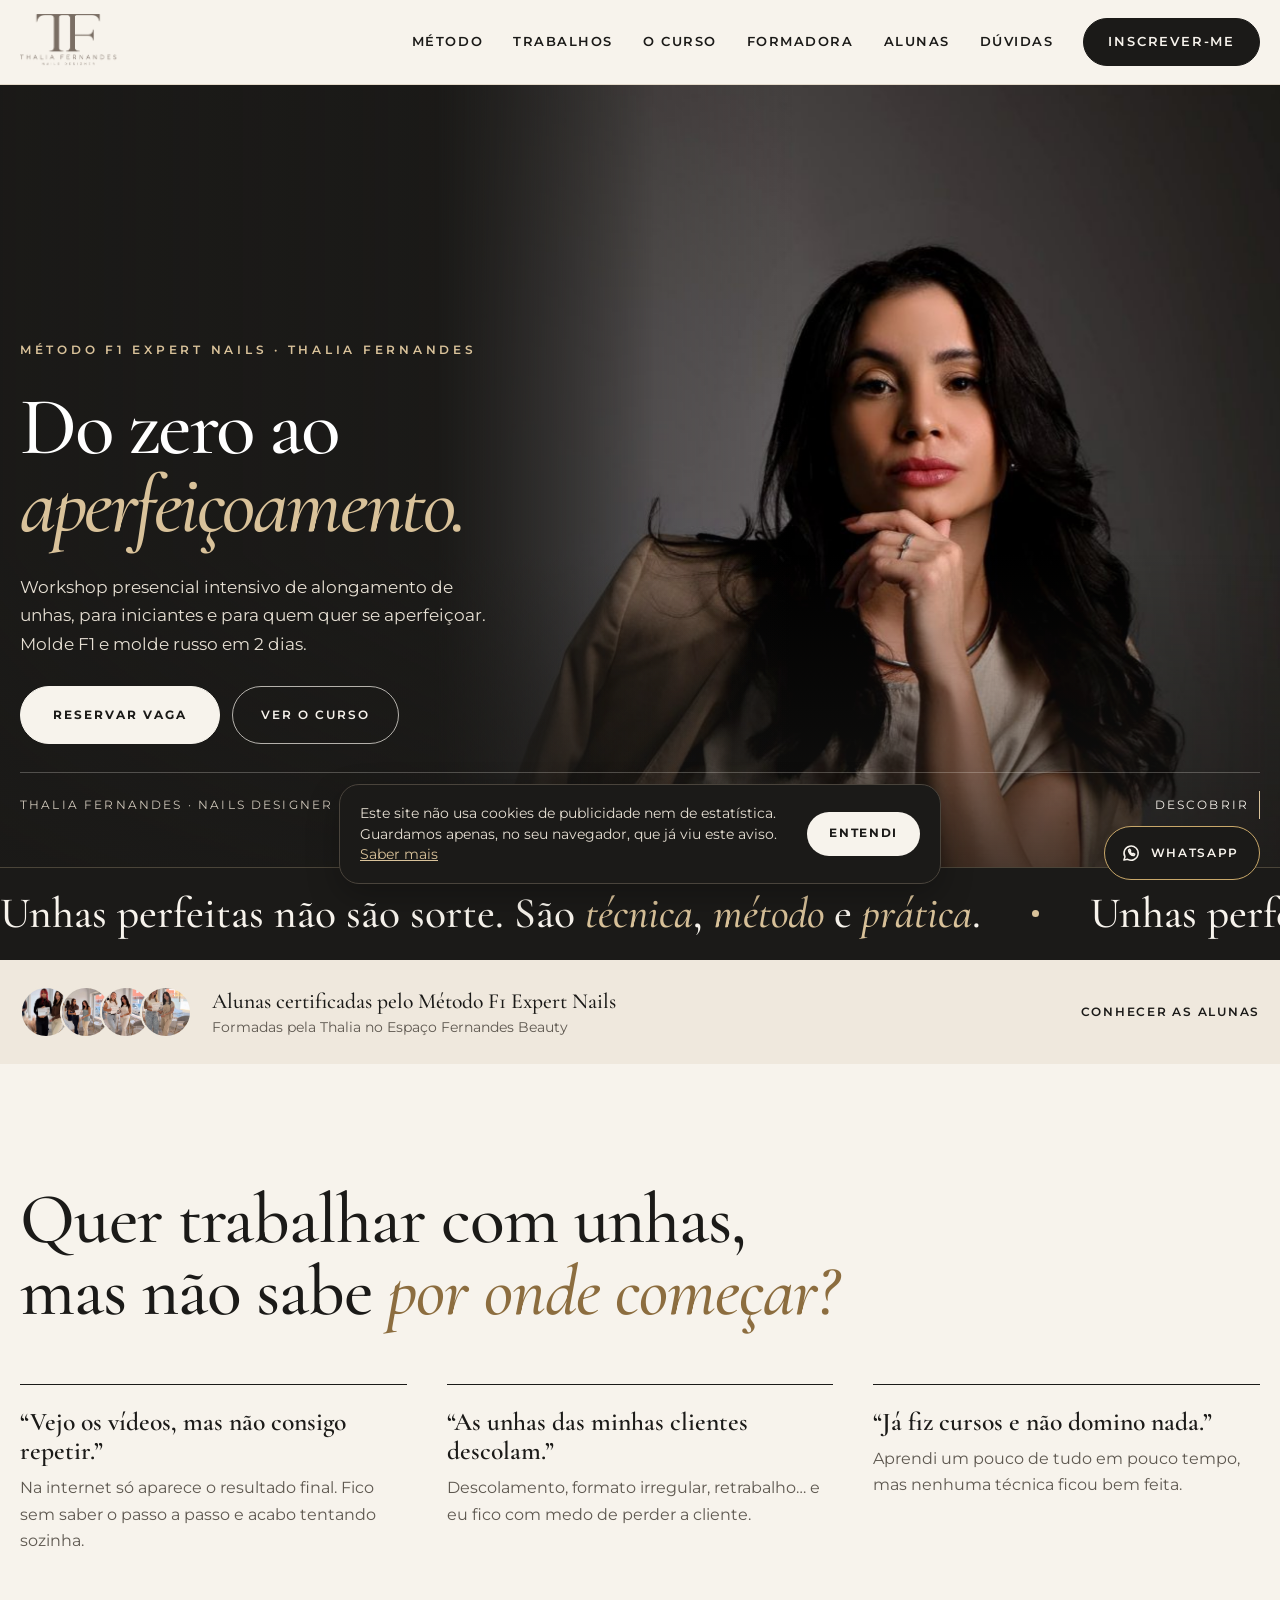
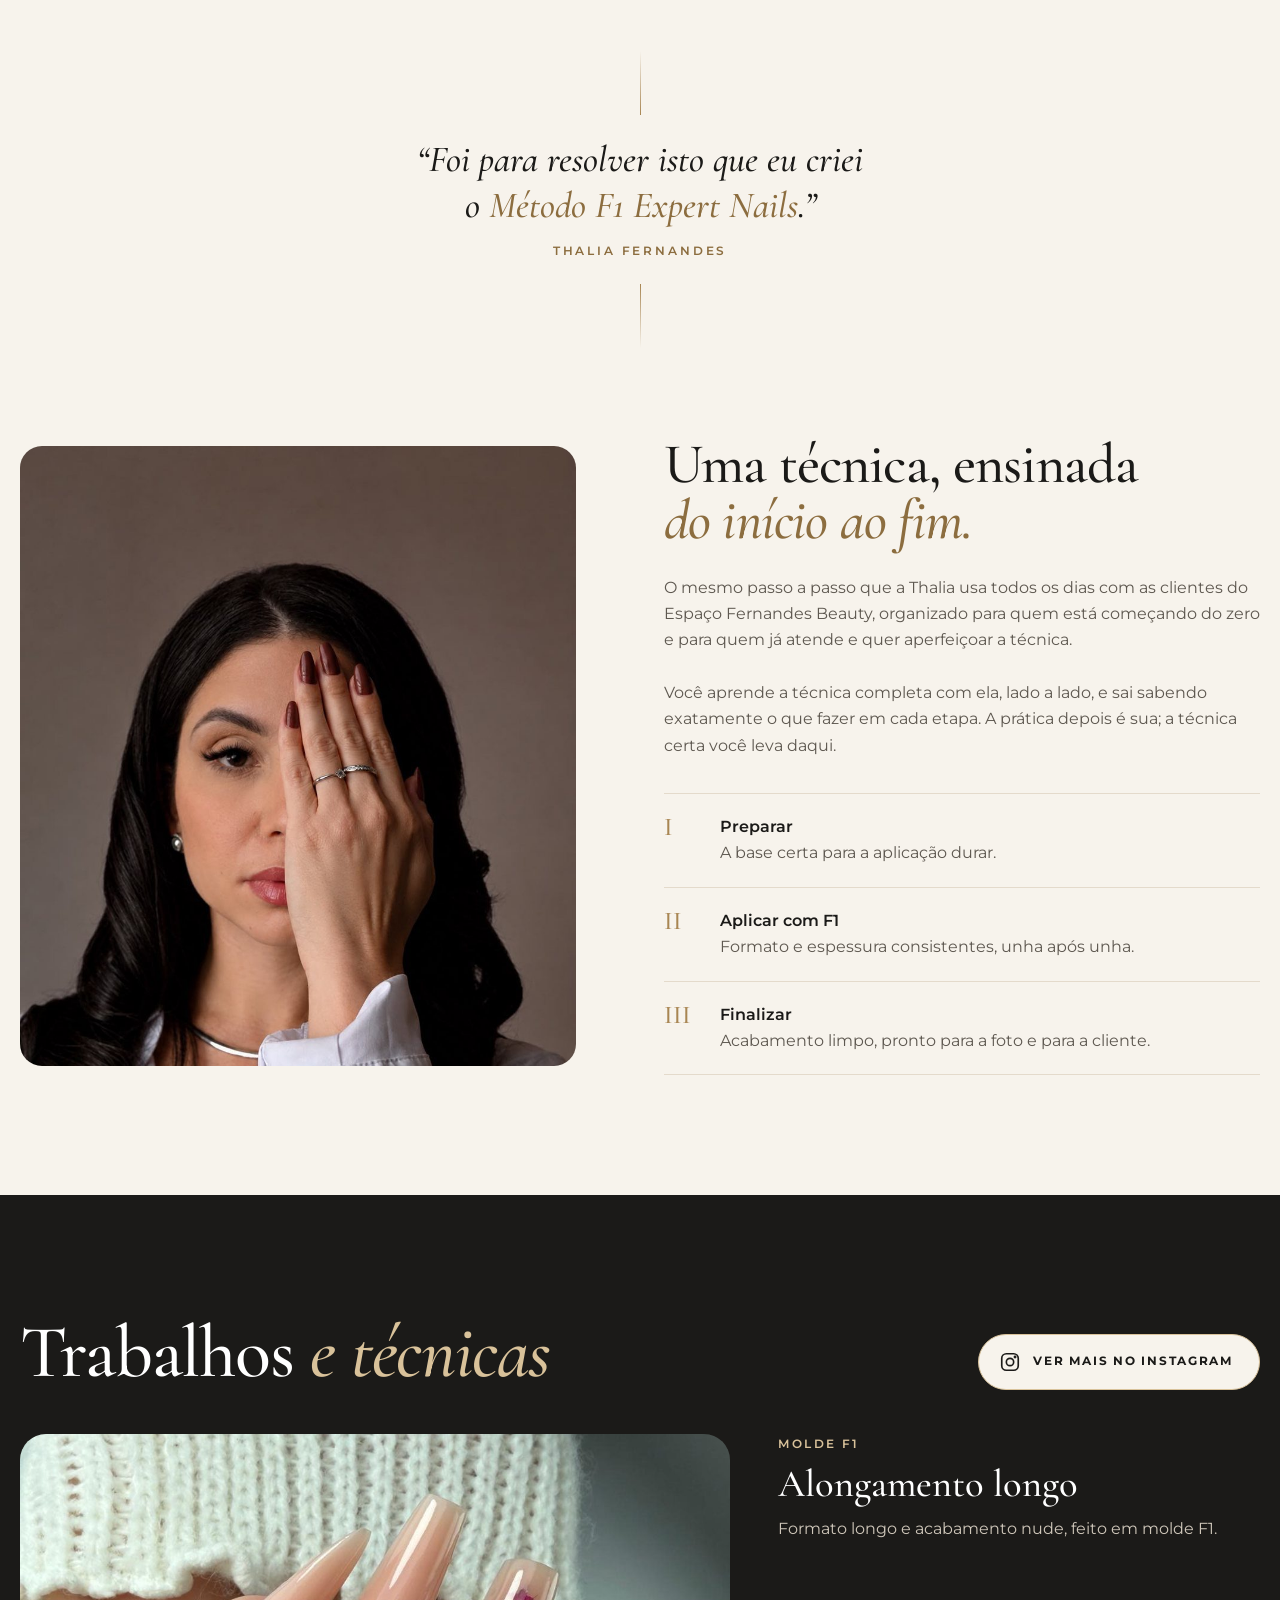
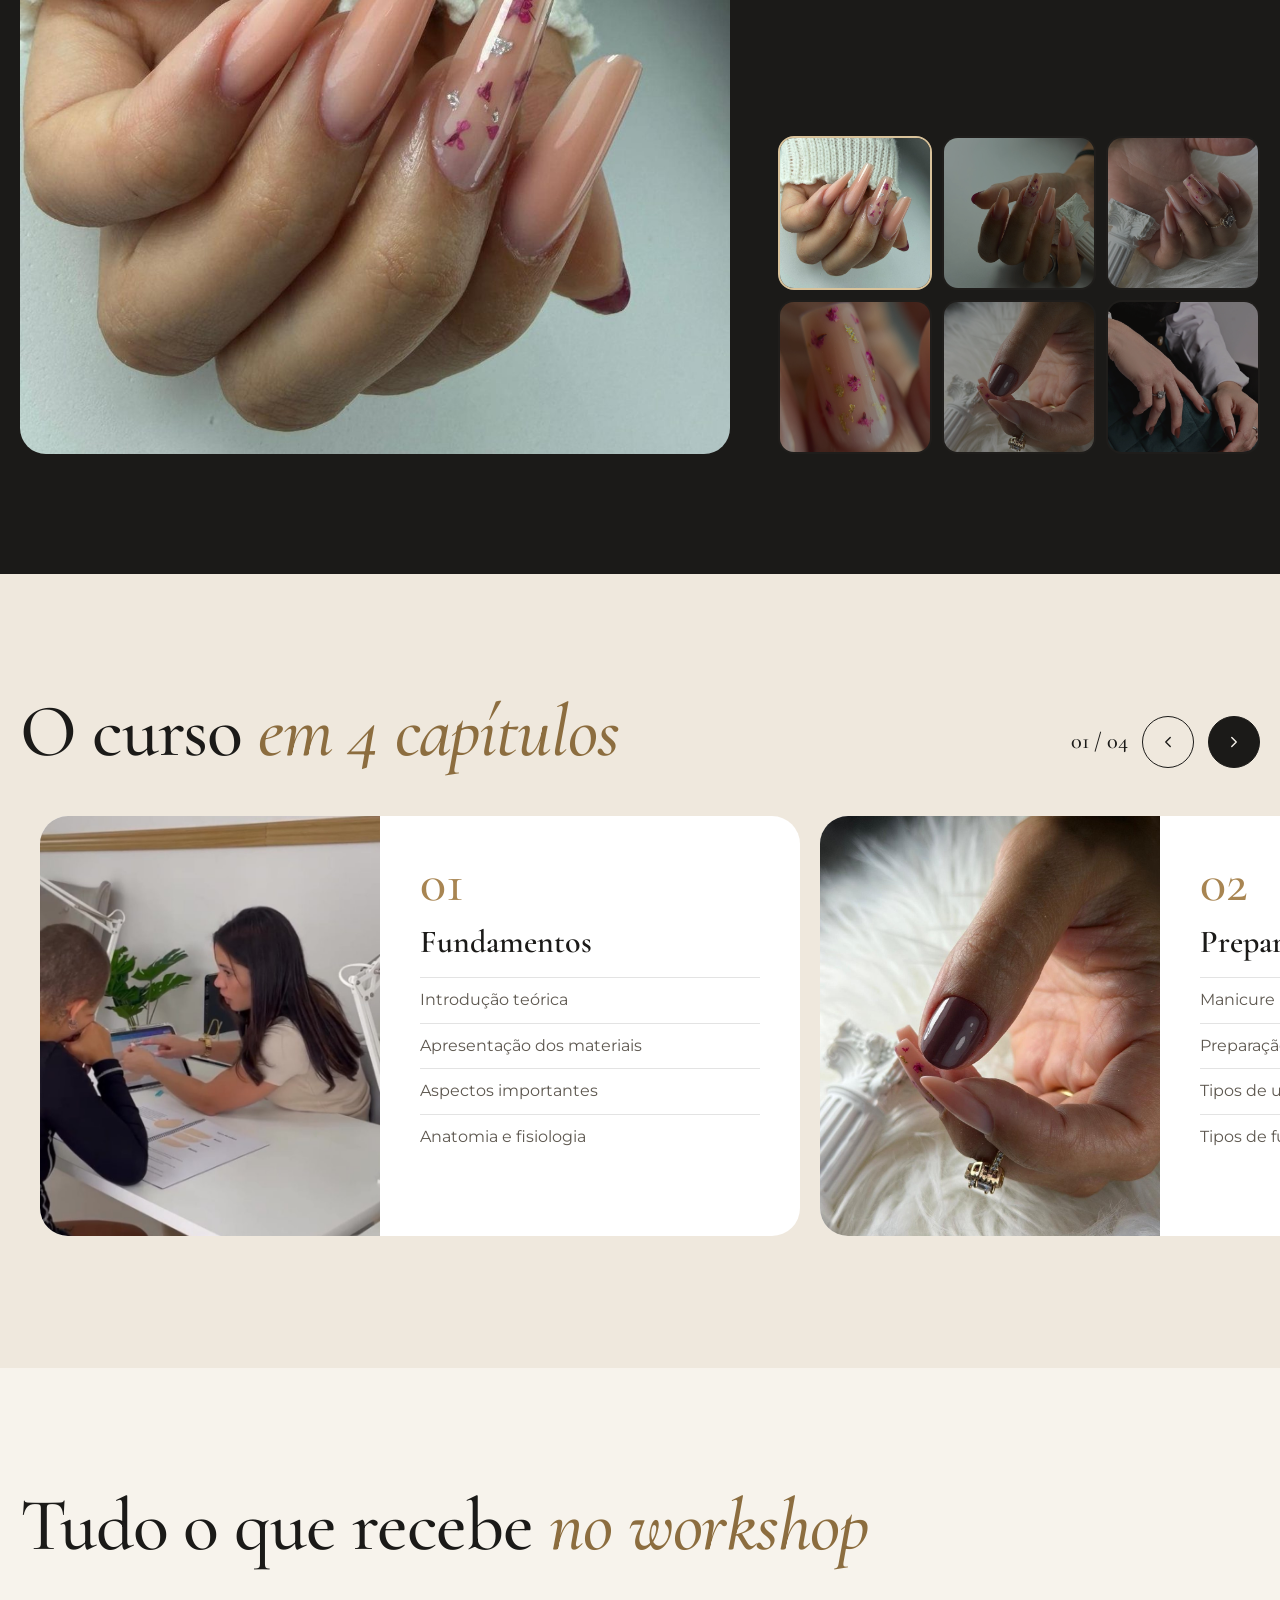
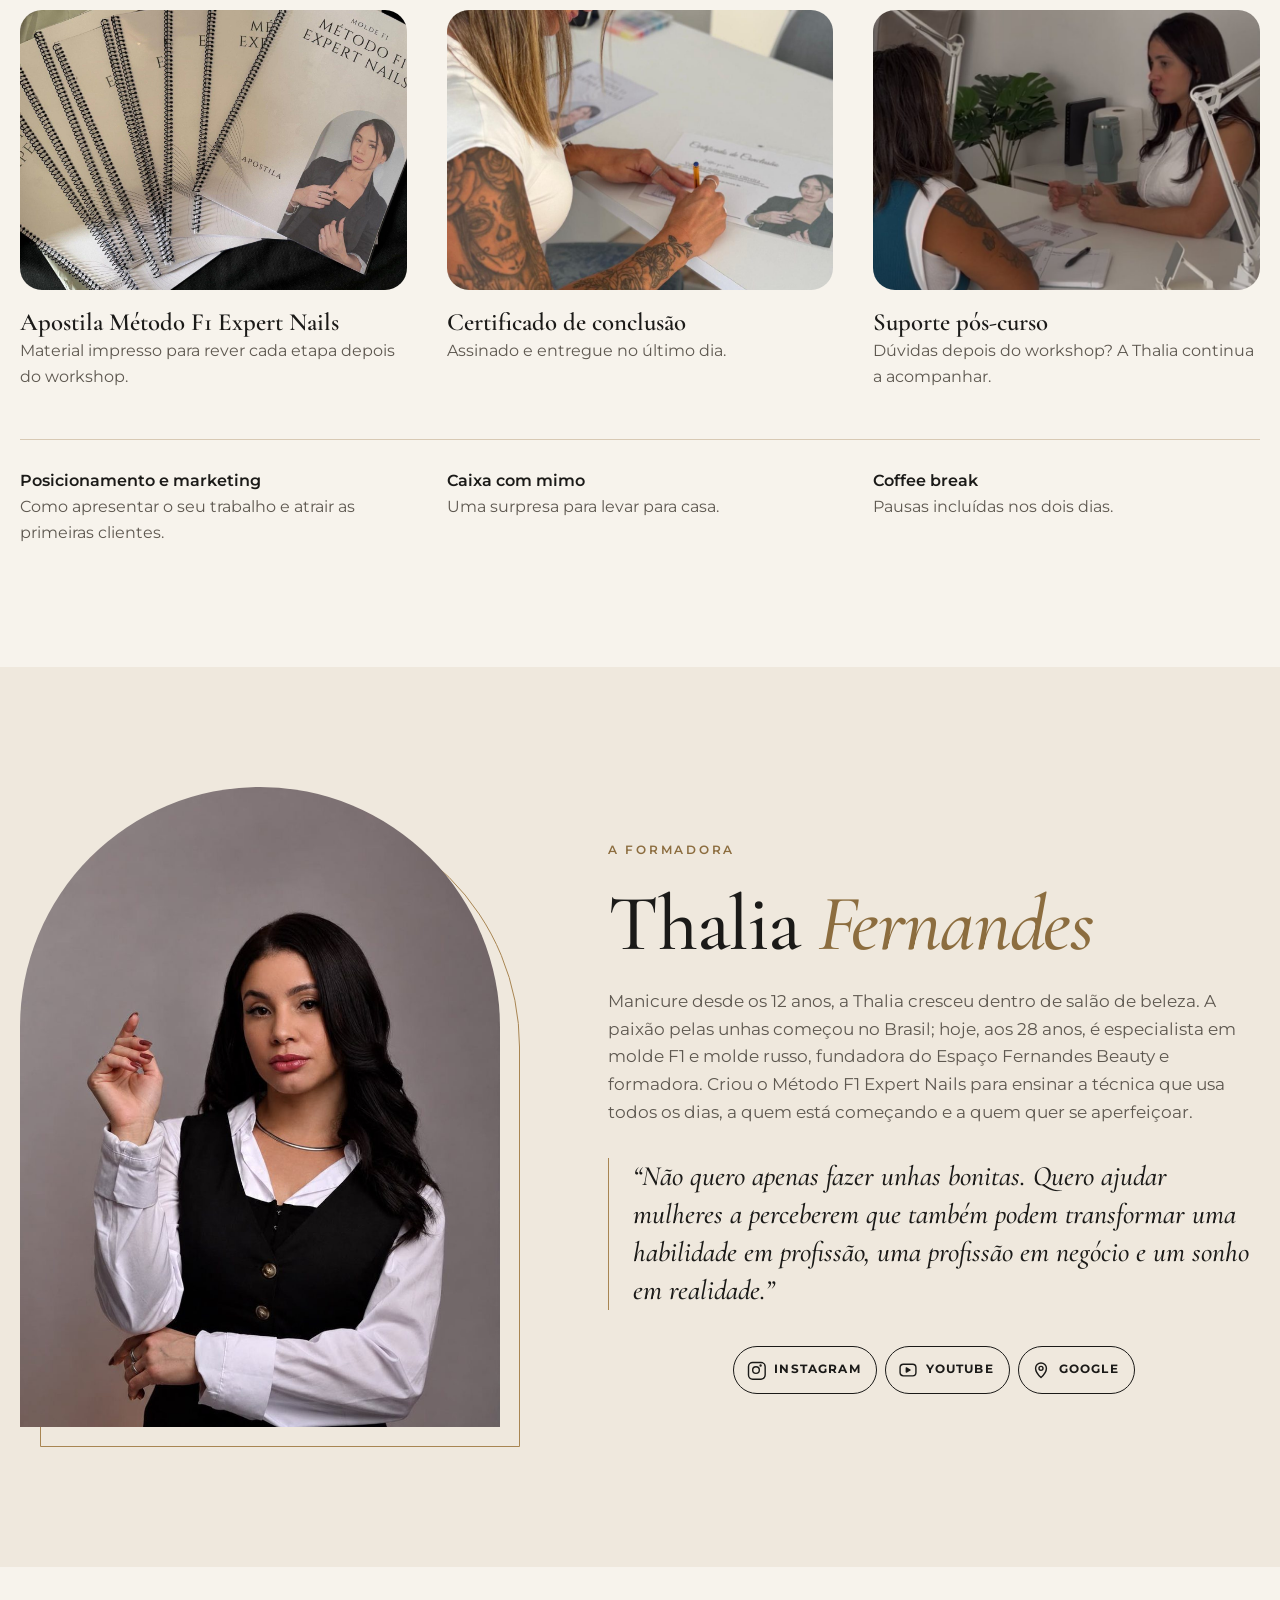
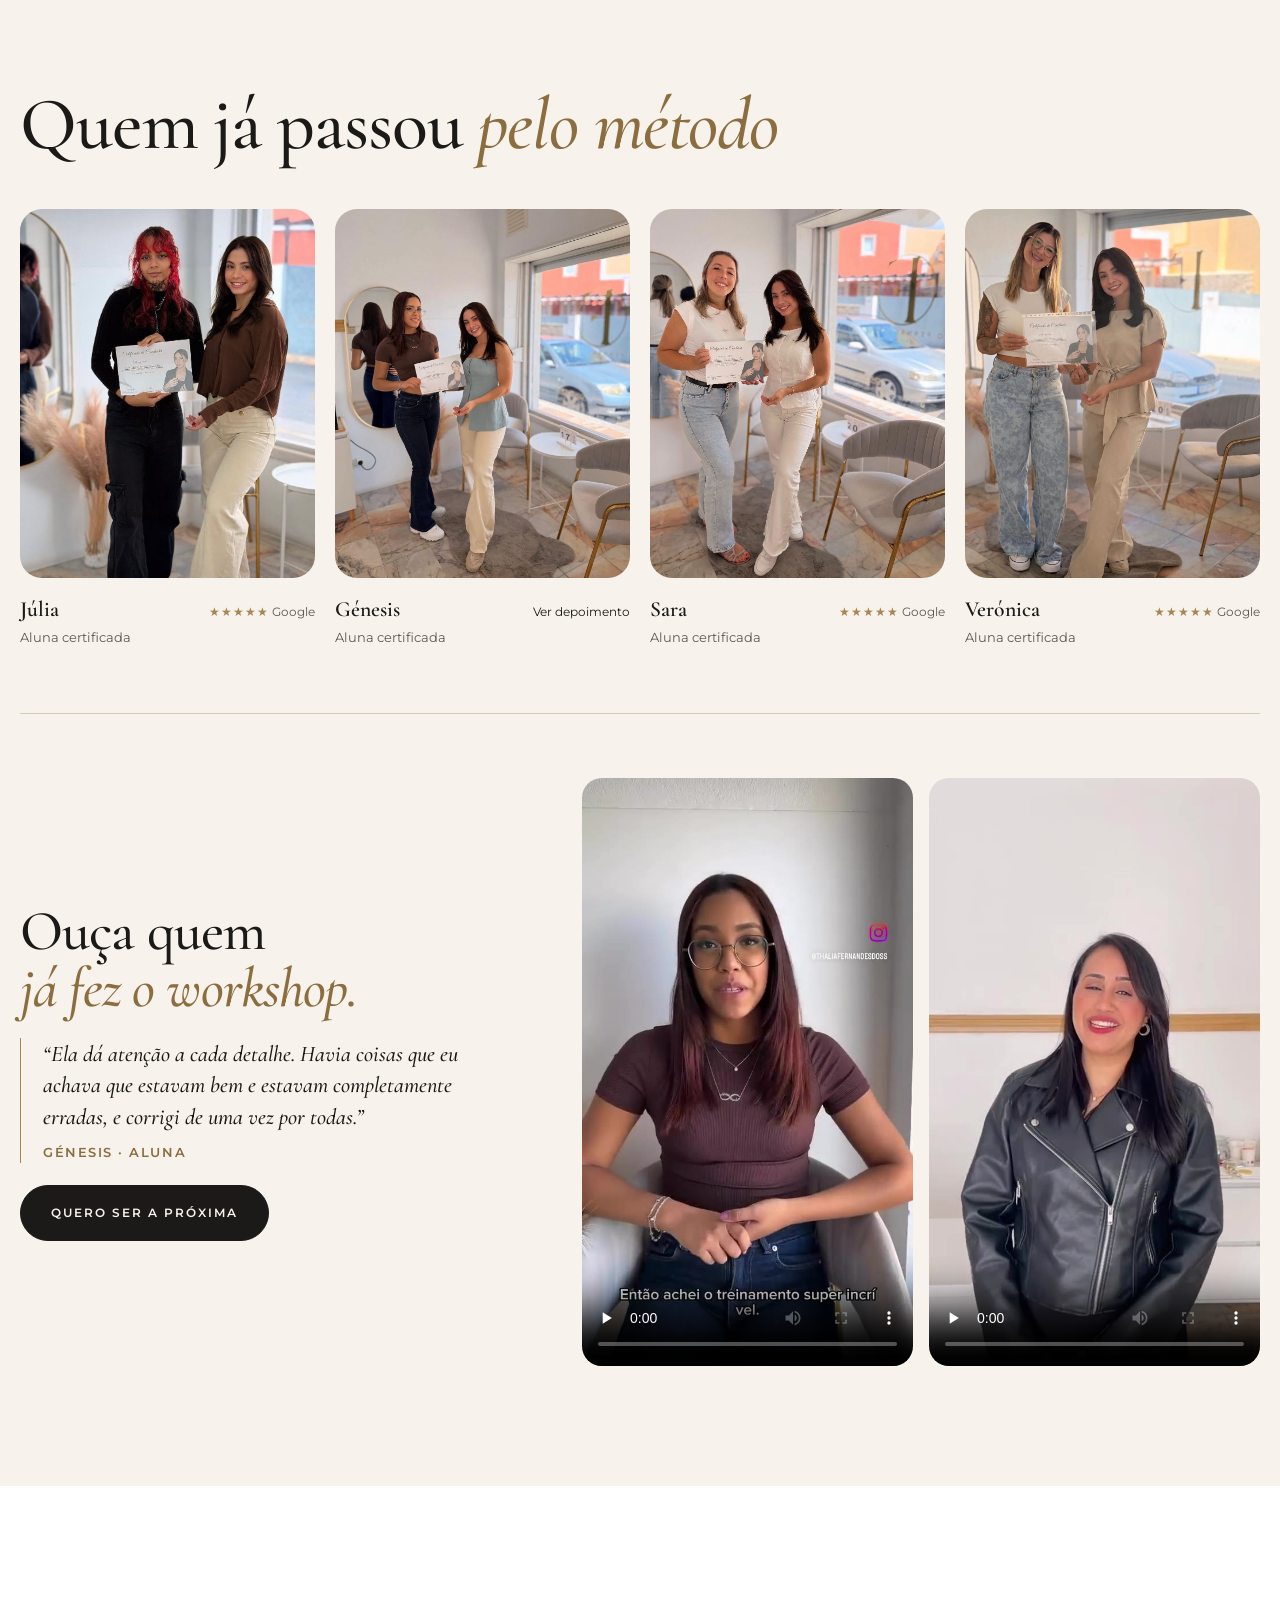
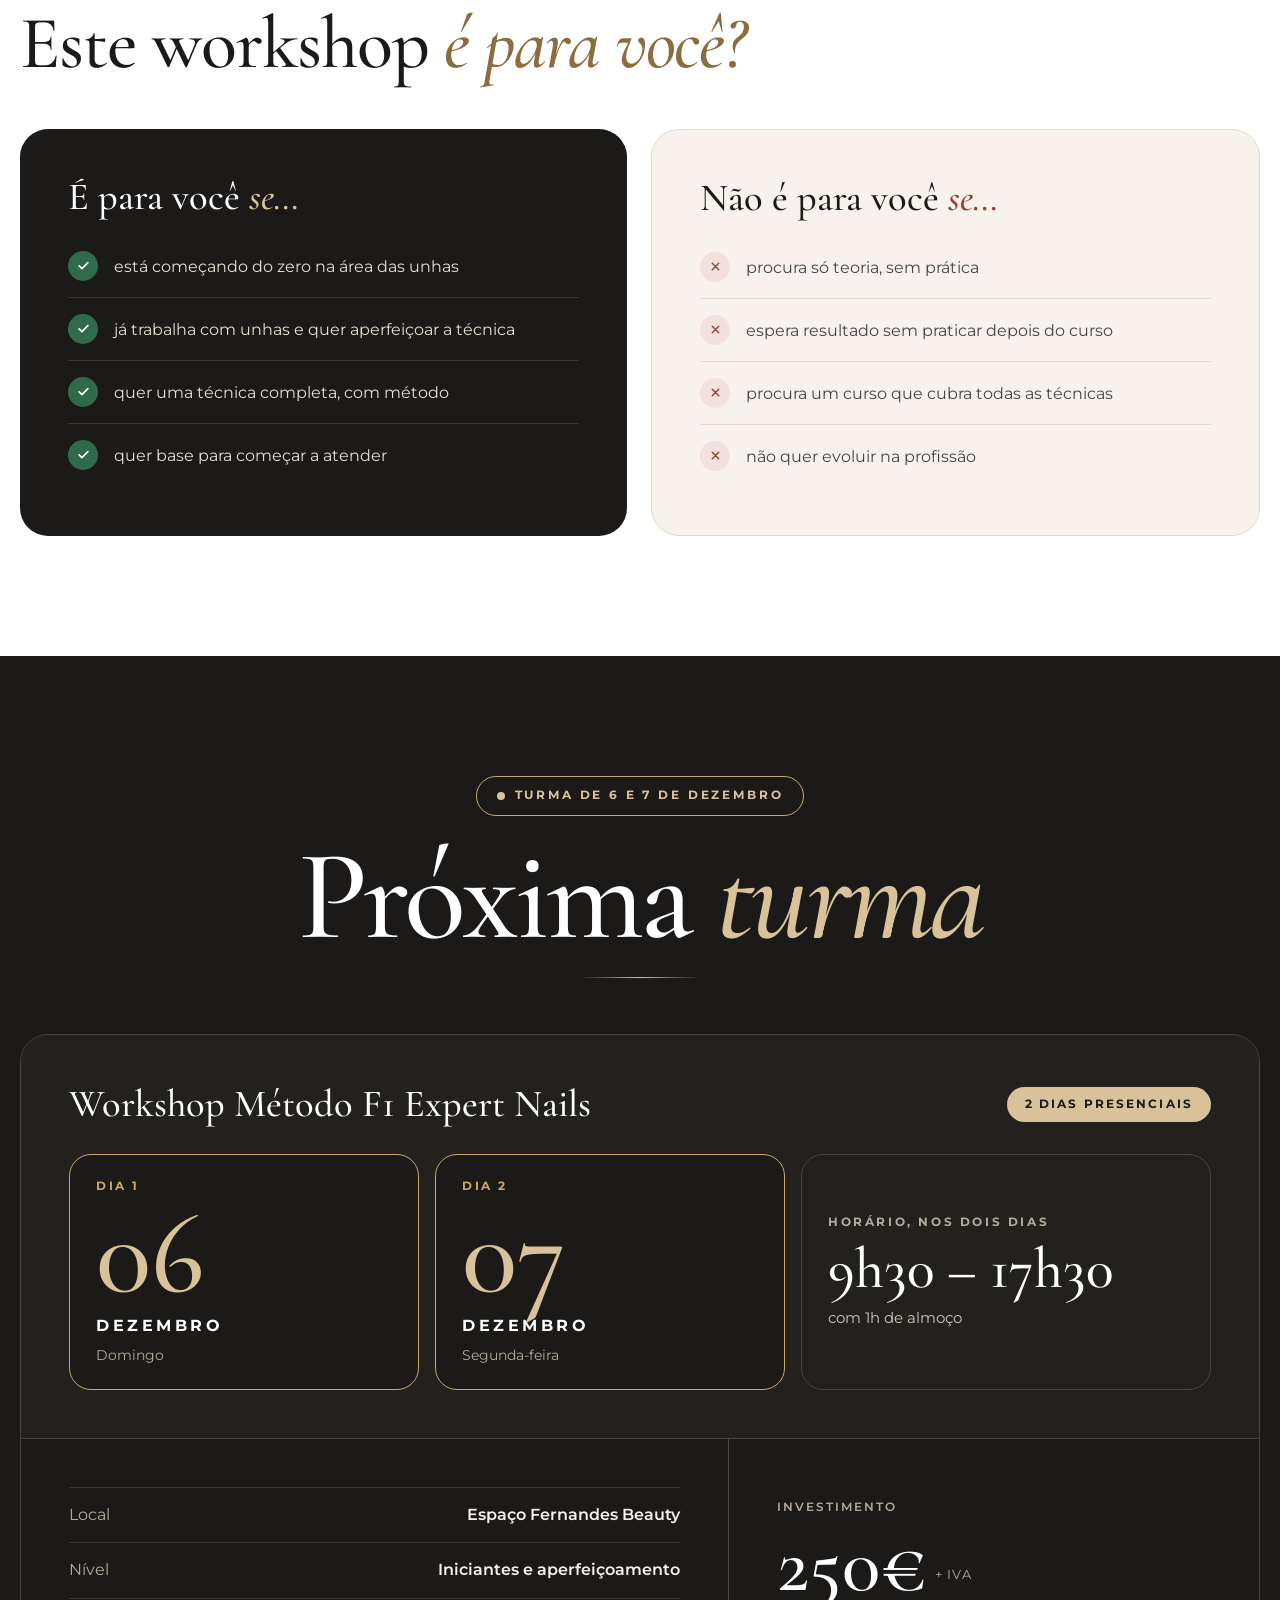
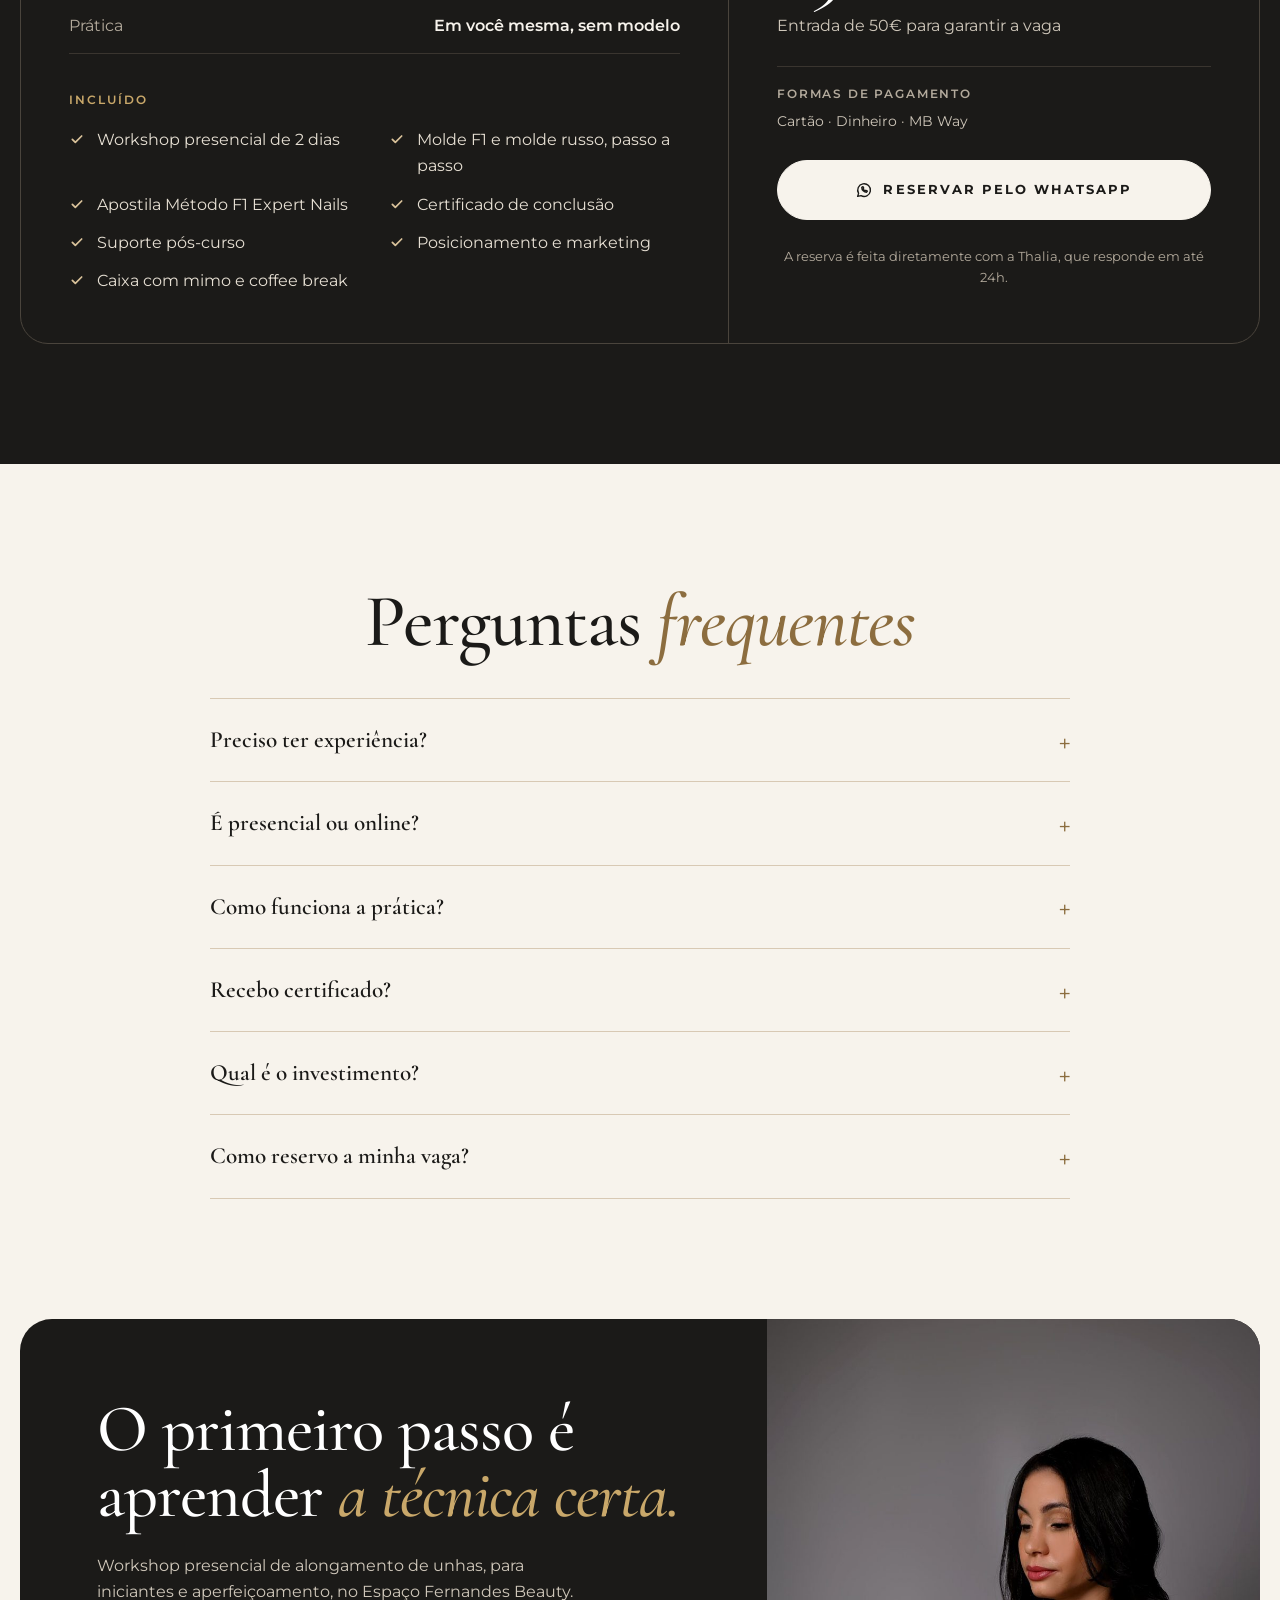
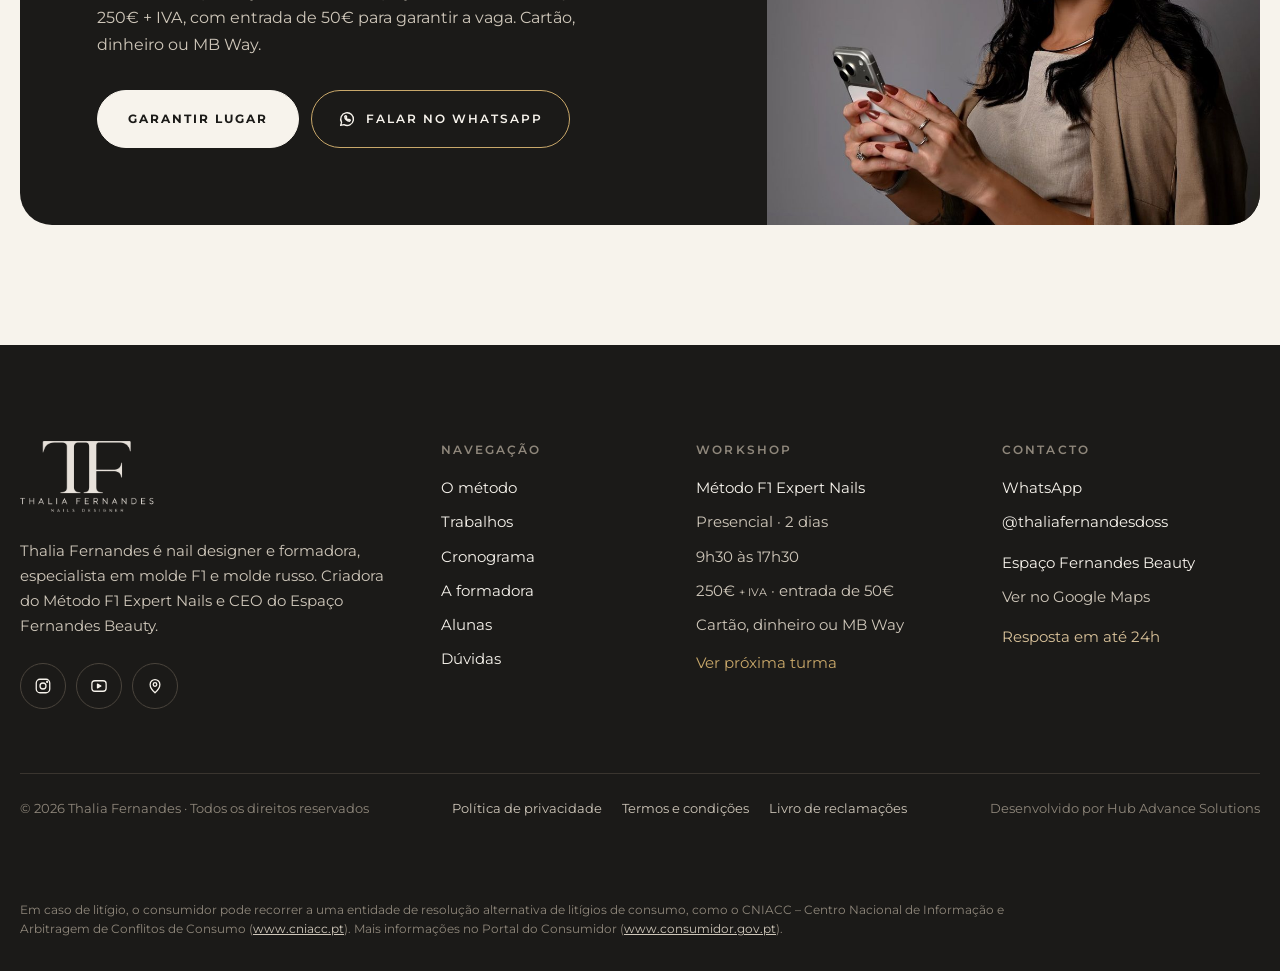
==== index.html @ 5b466d28 "Add files via upload" ====
<!doctype html>
<html lang="pt-BR">
<head>
<meta charset="utf-8">
<title>Método F1 Expert Nails · Workshop de alongamento de unhas com Thalia Fernandes</title>
<meta name="description" content="Workshop presencial intensivo de alongamento de unhas com Thalia Fernandes, para iniciantes e aperfeiçoamento. Molde F1 e molde russo em 2 dias, com apostila e certificado.">
<meta property="og:title" content="Método F1 Expert Nails · Thalia Fernandes">
<meta property="og:description" content="Workshop presencial intensivo de alongamento de unhas, para iniciantes e aperfeiçoamento. Molde F1 e molde russo em 2 dias.">
<meta property="og:type" content="website">
<meta http-equiv="Content-Security-Policy" content="default-src 'self'; img-src 'self' data:; media-src 'self'; font-src 'self'; style-src 'self' 'unsafe-inline'; script-src 'self'; connect-src 'self'; object-src 'none'; base-uri 'self'; form-action 'self'">
<meta name="referrer" content="strict-origin-when-cross-origin">
<meta name="viewport" content="width=device-width, initial-scale=1">
<meta name="robots" content="index, follow">
<link rel="icon" href="logo-dark.png">
</head>
<body>
<style>
@font-face{font-family:'Cormorant Garamond';font-style:normal;font-weight:500;font-display:swap;src:url(cg-500.woff2) format('woff2')}@font-face{font-family:'Cormorant Garamond';font-style:normal;font-weight:600;font-display:swap;src:url(cg-600.woff2) format('woff2')}@font-face{font-family:'Cormorant Garamond';font-style:italic;font-weight:500;font-display:swap;src:url(cg-500i.woff2) format('woff2')}@font-face{font-family:'Cormorant Garamond';font-style:italic;font-weight:600;font-display:swap;src:url(cg-600i.woff2) format('woff2')}@font-face{font-family:'Montserrat';font-style:normal;font-weight:400;font-display:swap;src:url(mo-400.woff2) format('woff2')}@font-face{font-family:'Montserrat';font-style:normal;font-weight:500;font-display:swap;src:url(mo-500.woff2) format('woff2')}@font-face{font-family:'Montserrat';font-style:normal;font-weight:600;font-display:swap;src:url(mo-600.woff2) format('woff2')}@font-face{font-family:'Montserrat';font-style:normal;font-weight:700;font-display:swap;src:url(mo-700.woff2) format('woff2')}
.tf-ck{font-family:'Montserrat',sans-serif;position:fixed;left:16px;right:16px;bottom:16px;z-index:9998;max-width:560px;margin:0 auto;background:#1B1A18;color:#E6DFD3;border:1px solid #4A443C;border-radius:20px;padding:18px 20px;display:none;gap:14px 18px;align-items:center;flex-wrap:wrap;font-size:.86rem;line-height:1.5;box-shadow:0 12px 32px rgba(0,0,0,.25)}.tf-ck.on{display:flex}.tf-ck p{margin:0;flex:1 1 260px}.tf-ck a{color:#D9C29A}.tf-ck button{font:inherit;font-size:.74rem;letter-spacing:.14em;text-transform:uppercase;font-weight:700;border:0;border-radius:999px;min-height:44px;padding:0 22px;background:#F7F3EC;color:#1B1A18;cursor:pointer}.tf-ck button:hover{background:#D9C29A}
html{scroll-padding-top:96px;scroll-behavior:smooth}body{margin:0;background:#F7F3EC}
a{color:#1B1A18}a:hover{color:#8C6D3F}
a:focus-visible,button:focus-visible,summary:focus-visible,video:focus-visible{outline:2px solid #A88552;outline-offset:3px}
em{font-style:italic}
h2 em,h3 em{color:#8C6D3F;font-weight:500}
.tf-btn{transition:background-color .3s ease,color .3s ease,border-color .3s ease,transform .3s cubic-bezier(.2,.7,.2,1),box-shadow .3s ease}
.tf-btn:hover{transform:translateY(-2px);box-shadow:0 8px 20px rgba(27,26,24,.14)}
.tf-btn:active{transform:translateY(0);box-shadow:none}
.tf-dark:hover{background:#8C6D3F!important;border-color:#8C6D3F!important;color:#FFFFFF!important}
.tf-line:hover{background:#1B1A18!important;color:#F7F3EC!important}
.tf-light:hover{background:#C9A86A!important;border-color:#C9A86A!important;color:#1B1A18!important}
.tf-soc:hover{background:#C9A86A!important;border-color:#C9A86A!important;color:#1B1A18!important}
.tf-gold:hover{background:#F7F3EC!important;color:#1B1A18!important}
.tf-u{position:relative;text-decoration:none;transition:color .25s ease}
.tf-u::after{content:"";position:absolute;left:0;right:0;bottom:-5px;height:1px;background:#A88552;transform:scaleX(0);transform-origin:right;transition:transform .35s cubic-bezier(.2,.7,.2,1)}
.tf-u:hover::after{transform:scaleX(1);transform-origin:left}
.tf-zoom{overflow:hidden;border-radius:22px}
video{border-radius:20px}
.tf-zoom img{transition:transform .7s cubic-bezier(.2,.7,.2,1)}
.tf-zoom:hover img{transform:scale(1.05)}
.tf-par{transform:translate3d(0,var(--tf-py,0px),0) scale(1.08);transition:transform .6s cubic-bezier(.2,.7,.2,1)!important;will-change:transform}
.tf-zoom:hover .tf-par{transform:translate3d(0,var(--tf-py,0px),0) scale(1.12)}
.tf-av img{transition:transform .3s cubic-bezier(.2,.7,.2,1)}
.tf-av img:hover{transform:translateY(-4px)}
.tf-mnav nav a{transition:color .25s ease,padding-left .3s ease}
.tf-mnav nav a:hover{padding-left:6px}
.tf-faq summary{cursor:pointer;list-style:none;display:flex;justify-content:space-between;gap:16px;align-items:center}
.tf-faq summary::-webkit-details-marker{display:none}
.tf-faq summary::after{content:"+";font-family:'Cormorant Garamond',serif;font-size:1.8rem;line-height:1;color:#8C6D3F;transition:transform .3s ease}
.tf-faq details[open] summary::after{transform:rotate(45deg)}
.tf-mnav summary{cursor:pointer;list-style:none}
.tf-mnav summary::-webkit-details-marker{display:none}
.tf-g3{display:grid;grid-template-columns:repeat(3,minmax(0,1fr));gap:40px}
.tf-g4{display:grid;grid-template-columns:repeat(4,minmax(0,1fr));gap:20px}
.tf-gal{display:grid;grid-template-columns:1.25fr 1fr 1fr;grid-template-rows:300px 300px;gap:16px}
.tf-gal > :first-child{grid-row:span 2}
.tf-mob{display:none!important}
.tf-w{opacity:clamp(0.14,calc(var(--p, 1) * (var(--n) + 4) - var(--i)),1);transition:opacity .25s linear}
.tf-track{scrollbar-width:thin;scrollbar-color:#A88552 transparent;scroll-behavior:smooth}
.tf-track:focus-visible{outline:2px solid #A88552;outline-offset:4px}
.tf-thumb{transition:opacity .3s ease,border-color .3s ease,transform .3s cubic-bezier(.2,.7,.2,1)}
.tf-thumb:hover{opacity:1!important;transform:translateY(-3px)}
.tf-gimg{animation:tfgal .6s cubic-bezier(.2,.7,.2,1)}
@keyframes tfgal{from{opacity:.4;transform:scale(1.03)}to{opacity:1;transform:none}}
@keyframes tfcue{0%{transform:scaleY(0);transform-origin:top}50%{transform:scaleY(1);transform-origin:top}51%{transform-origin:bottom}100%{transform:scaleY(0);transform-origin:bottom}}
@media (prefers-reduced-motion:no-preference){.tf-cue{animation:tfcue 2.2s ease-in-out infinite}}
@media (prefers-reduced-motion:reduce){.tf-w{opacity:1!important}.tf-expand{height:auto!important}.tf-expand > div{position:relative!important;height:auto!important;padding:40px 20px}.tf-expand figure{width:100%!important;height:80vh!important;border-radius:24px!important}.tf-expand figcaption{opacity:1!important}.tf-track{scroll-behavior:auto}.tf-gimg{animation:none}}
@media (max-width:760px){.tf-expand{height:170vh!important}}
@keyframes tfkb{from{scale:1;translate:0 0}to{scale:1.07;translate:-1.5% -1%}}
@keyframes tfmq{from{transform:translateX(0)}to{transform:translateX(-50%)}}
.tf-mq{display:flex;width:max-content}
@media (prefers-reduced-motion:no-preference){.tf-hero-img img{animation:tfkb 16s ease-in-out infinite alternate}.tf-mq{animation:tfmq 34s linear infinite}.tf-mqw:hover .tf-mq{animation-play-state:paused}}
@media (min-width:761px){.tf-hero-img{left:34%!important;-webkit-mask-image:linear-gradient(to right,transparent 0,#000 26%);mask-image:linear-gradient(to right,transparent 0,#000 26%)}.tf-hero-img img{object-position:center 22%!important}}
.tf-intro{display:none}
@keyframes tfiout{0%{clip-path:inset(0 0 0 0)}100%{clip-path:inset(0 0 100% 0);visibility:hidden}}
@keyframes tfilogo{0%{opacity:0;transform:scale(.9);filter:blur(8px)}60%{opacity:1;filter:blur(0)}100%{opacity:1;transform:scale(1);filter:blur(0)}}
@keyframes tfiline{from{transform:scaleX(0)}to{transform:scaleX(1)}}
@keyframes tfitxt{from{opacity:0;letter-spacing:.2em}to{opacity:1;letter-spacing:.42em}}
@media (prefers-reduced-motion:no-preference){
.tf-intro{display:flex;position:fixed;inset:0;z-index:9999;background:#1B1A18;flex-direction:column;align-items:center;justify-content:center;gap:24px;pointer-events:none;animation:tfiout .9s 2.1s cubic-bezier(.76,0,.24,1) forwards}
.tf-intro img{width:clamp(120px,16vw,180px);height:auto;animation:tfilogo 1.2s .15s cubic-bezier(.2,.7,.2,1) both}
.tf-intro i{display:block;width:140px;height:1px;background:#D9C29A;transform-origin:center;animation:tfiline .9s .7s cubic-bezier(.2,.7,.2,1) both}
.tf-intro span{font-size:.72rem;padding-left:.42em;text-transform:uppercase;color:#D9C29A;font-weight:600;animation:tfitxt 1.1s .9s cubic-bezier(.2,.7,.2,1) both}
.tf-hero .tf-in{animation-delay:2.35s!important}.tf-hero .tf-in2{animation-delay:2.5s!important}.tf-hero .tf-in3{animation-delay:2.65s!important}.tf-hero-img{animation-delay:2.2s!important}
}
.tf-hlg .tf-hl:first-child{border-left:0!important}
@media (max-width:960px){.tf-hlg{grid-template-columns:1fr 1fr!important}.tf-hlg .tf-hl:nth-child(3){border-left:0!important}.tf-hlg .tf-hl:nth-child(n+3){border-top:1px solid rgba(168,133,82,0.35)}}
@media (max-width:560px){.tf-hlg{grid-template-columns:1fr!important}.tf-hlg .tf-hl{border-left:0!important}.tf-hlg .tf-hl:nth-child(n+2){border-top:1px solid rgba(168,133,82,0.35)}}
@keyframes tfpulse{0%{box-shadow:0 0 0 0 rgba(217,194,154,.6)}70%{box-shadow:0 0 0 10px rgba(217,194,154,0)}100%{box-shadow:0 0 0 0 rgba(217,194,154,0)}}
@media (prefers-reduced-motion:no-preference){.tf-pulse{animation:tfpulse 2s ease-out infinite}}
@media (max-width:760px){.tf-brd{display:none}}
@media (max-width:760px){.tf-hero{display:block!important;min-height:0!important}.tf-hero-img{top:-20vw!important;bottom:auto!important;height:172vw}.tf-hero-img img{object-position:8% 60%!important}.tf-hero-scrim{top:-20vw!important;bottom:auto!important;height:172.5vw;background:linear-gradient(to bottom,rgba(27,26,24,0) 45%,rgba(27,26,24,0.55) 75%,#1B1A18 100%)!important}.tf-hero-body{box-sizing:border-box;padding-top:108vw!important;gap:22px!important}}
@keyframes tfin{from{opacity:0;transform:translateY(24px)}to{opacity:1;transform:none}}
@keyframes tfimg{from{opacity:0;transform:translateY(32px) scale(.98)}to{opacity:1;transform:none}}
@keyframes tfdraw{from{opacity:0;transform:translate(-16px,-16px)}to{opacity:1;transform:none}}
@media (prefers-reduced-motion:no-preference){
.tf-in{animation:tfin .7s cubic-bezier(.2,.7,.2,1) both}
.tf-in2{animation:tfin .7s .12s cubic-bezier(.2,.7,.2,1) both}
.tf-in3{animation:tfin .7s .24s cubic-bezier(.2,.7,.2,1) both}
.tf-hero-img{animation:tfimg .7s .18s cubic-bezier(.2,.7,.2,1) both}
.tf-draw{animation:tfdraw .7s .5s cubic-bezier(.2,.7,.2,1) both}
[data-anim] .tf-rv{opacity:0;transform:translateY(28px);transition:opacity .7s cubic-bezier(.2,.7,.2,1),transform .7s cubic-bezier(.2,.7,.2,1)}
[data-anim] .tf-rv[data-in]{opacity:1;transform:none}
[data-anim] .tf-stag > *{opacity:0;transform:translateY(20px);transition:opacity .6s cubic-bezier(.2,.7,.2,1),transform .6s cubic-bezier(.2,.7,.2,1)}
[data-anim] .tf-stag[data-in] > *{opacity:1;transform:none}
.tf-stag > :nth-child(2){transition-delay:.06s}.tf-stag > :nth-child(3){transition-delay:.12s}.tf-stag > :nth-child(4){transition-delay:.18s}.tf-stag > :nth-child(5){transition-delay:.24s}.tf-stag > :nth-child(6){transition-delay:.3s}.tf-stag > :nth-child(n+7){transition-delay:.36s}
}
@media (prefers-reduced-motion:reduce){*,*::before,*::after{animation:none!important;transition-duration:.01ms!important}.tf-zoom:hover img,.tf-btn:hover,.tf-av img:hover{transform:none!important}.tf-par{transform:none!important}}
@media (max-width:960px){.tf-g4{grid-template-columns:repeat(2,minmax(0,1fr))}.tf-desk{display:none!important}.tf-mob{display:block!important}}
@media (max-width:760px){.tf-g3{grid-template-columns:1fr;gap:28px}.tf-gal{grid-template-columns:1fr 1fr;grid-template-rows:220px 220px 220px}.tf-gal > :first-child{grid-row:span 1;grid-column:span 2}}
</style>
<div id="topo" style="font-family: 'Montserrat', sans-serif; color: #1B1A18; background: #F7F3EC; width: 100%; line-height: 1.65; font-size: 1rem">
<div class="tf-intro" aria-hidden="true"><img src="logo-light.png" alt=""><i></i><span>Método F1 Expert Nails</span></div>


<header style="position: sticky; top: 0; z-index: 30; background: rgba(247,243,236,0.94); border-bottom: 1px solid #E4DACB; padding: 0 20px">
<div style="max-width: 1240px; margin: 0 auto; min-height: 84px; display: flex; align-items: center; justify-content: space-between; gap: 20px">
<a href="#topo" aria-label="Thalia Fernandes · voltar ao início" style="display: inline-flex; align-items: center"><img src="logo-dark.png" alt="Thalia Fernandes · Nails Designer" style="height: 56px; width: auto; display: block"></a>
<nav aria-label="Navegação principal" class="tf-desk" style="display: flex; align-items: center; gap: 30px; font-size: 0.8rem; letter-spacing: 0.12em; text-transform: uppercase; font-weight: 600">
<a href="#metodo" class="tf-u">Método</a>
<a href="#resultados" class="tf-u">Trabalhos</a>
<a href="#cronograma" class="tf-u">O curso</a>
<a href="#sobre" class="tf-u">Formadora</a>
<a href="#alunas" class="tf-u">Alunas</a>
<a href="#faq" class="tf-u">Dúvidas</a>
<a href="#inscricao" class="tf-btn tf-dark" style="border-radius: 999px; display: inline-flex; align-items: center; min-height: 46px; padding: 0 24px; background: #1B1A18; border: 1px solid #1B1A18; color: #F7F3EC; text-decoration: none; letter-spacing: 0.14em">Inscrever-me</a>
</nav>
<details class="tf-mnav tf-mob" style="position: relative">
<summary aria-label="Abrir menu" style="border-radius: 999px; display: inline-flex; align-items: center; gap: 10px; min-height: 44px; padding: 0 16px; border: 1px solid #1B1A18; font-size: 0.75rem; letter-spacing: 0.16em; text-transform: uppercase; font-weight: 600">Menu</summary>
<nav aria-label="Navegação móvel" style="position: absolute; right: 0; top: 54px; width: 240px; background: #F7F3EC; border: 1px solid #E4DACB; border-radius: 18px; padding: 12px 20px; display: flex; flex-direction: column; font-size: 0.8rem; letter-spacing: 0.12em; text-transform: uppercase; font-weight: 600">
<a href="#metodo" style="text-decoration: none; padding: 12px 0; border-bottom: 1px solid #E4DACB">Método</a>
<a href="#resultados" style="text-decoration: none; padding: 12px 0; border-bottom: 1px solid #E4DACB">Trabalhos</a>
<a href="#cronograma" style="text-decoration: none; padding: 12px 0; border-bottom: 1px solid #E4DACB">Cronograma</a>
<a href="#sobre" style="text-decoration: none; padding: 12px 0; border-bottom: 1px solid #E4DACB">Formadora</a>
<a href="#alunas" style="text-decoration: none; padding: 12px 0; border-bottom: 1px solid #E4DACB">Alunas</a>
<a href="#faq" style="text-decoration: none; padding: 12px 0; border-bottom: 1px solid #E4DACB">Dúvidas</a>
<a href="#inscricao" style="text-decoration: none; padding: 14px 0 6px; color: #8C6D3F">Inscrever-me</a>
</nav>
</details>
</div>
</header>

<main>

<section aria-labelledby="hero-titulo" class="tf-hero" style="position: relative; min-height: max(620px, calc(100svh - 118px)); display: flex; align-items: flex-end; overflow: hidden; background: #1B1A18; color: #F7F3EC">
<div class="tf-hero-img" aria-hidden="true" style="position: absolute; inset: 0; overflow: hidden"><img class="tf-par" src="retrato.jpg" alt="" style="width: 100%; height: 100%; object-fit: cover; object-position: center 32%; display: block"></div>
<div aria-hidden="true" class="tf-hero-scrim" style="position: absolute; inset: 0; background: linear-gradient(to right, rgba(27,26,24,0.82) 0%, rgba(27,26,24,0.55) 34%, rgba(27,26,24,0) 62%), linear-gradient(to top, rgba(27,26,24,0.7) 0%, rgba(27,26,24,0) 40%)"></div>
<div class="tf-hero-body" style="position: relative; width: 100%; max-width: 1320px; margin: 0 auto; padding: 64px 20px 48px; display: flex; flex-direction: column; gap: 28px">
<span class="tf-in" style="font-size: 0.78rem; letter-spacing: 0.3em; text-transform: uppercase; font-weight: 600; color: #D9C29A">Método F1 Expert Nails · Thalia Fernandes</span>
<h1 id="hero-titulo" class="tf-in" style="margin: 0; font-family: 'Cormorant Garamond', serif; font-weight: 500; font-size: clamp(2.6rem, 6.4vw, 6.6rem); line-height: 0.95; letter-spacing: -0.03em; color: #FFFFFF">Do zero ao<br><em style="color: #D9C29A">aperfeiçoamento.</em></h1>
<div class="tf-in2" style="display: flex; flex-direction: column; align-items: stretch; gap: 28px">
<p style="margin: 0; max-width: 30rem; font-size: 1.08rem; color: #E6DFD3">Workshop presencial intensivo de alongamento de unhas, para iniciantes e para quem quer se aperfeiçoar. Molde F1 e molde russo em 2 dias.</p>
<div style="display: flex; flex-wrap: wrap; gap: 12px">
<a href="#inscricao" class="tf-btn tf-light" style="border-radius: 999px; display: inline-flex; align-items: center; min-height: 56px; padding: 0 32px; background: #F7F3EC; border: 1px solid #F7F3EC; color: #1B1A18; text-decoration: none; font-size: 0.78rem; letter-spacing: 0.16em; text-transform: uppercase; font-weight: 700">Reservar vaga</a>
<a href="#cronograma" class="tf-btn tf-gold" style="border-radius: 999px; display: inline-flex; align-items: center; min-height: 56px; padding: 0 28px; border: 1px solid rgba(247,243,236,0.7); color: #F7F3EC; text-decoration: none; font-size: 0.78rem; letter-spacing: 0.16em; text-transform: uppercase; font-weight: 600">Ver o curso</a>
</div>
</div>
<div class="tf-in3" style="display: flex; justify-content: space-between; align-items: center; gap: 16px; border-top: 1px solid rgba(247,243,236,0.25); padding-top: 18px; font-size: 0.75rem; letter-spacing: 0.18em; text-transform: uppercase; color: #CFC7BA">
<span>Thalia Fernandes · Nails Designer</span>
<a href="#metodo" class="tf-u" style="color: #F7F3EC; display: inline-flex; align-items: center; gap: 10px">Descobrir<span aria-hidden="true" class="tf-cue" style="display: inline-block; width: 1px; height: 28px; background: #D9C29A"></span></a>
</div>
</div>
</section>
<div class="tf-mqw" style="overflow:hidden;background:#1B1A18;color:#F7F3EC;border-top:1px solid rgba(217,194,154,0.25);padding:24px 0"><p class="tf-mq" style="margin:0;font-family: 'Cormorant Garamond', serif; font-size: clamp(1.7rem, 3.4vw, 2.8rem); line-height:1; white-space:nowrap"><span style="display:inline-flex"><span style="display:inline-flex;align-items:center;gap:clamp(28px,4vw,56px);padding-right:clamp(28px,4vw,56px)"><span>Unhas perfeitas não são sorte. São <em style="color:#D9C29A">técnica</em>, <em style="color:#D9C29A">método</em> e <em style="color:#D9C29A">prática</em>.</span><span aria-hidden="true" style="width:7px;height:7px;border-radius:50%;background:#D9C29A;display:inline-block"></span></span><span style="display:inline-flex;align-items:center;gap:clamp(28px,4vw,56px);padding-right:clamp(28px,4vw,56px)"><span>Unhas perfeitas não são sorte. São <em style="color:#D9C29A">técnica</em>, <em style="color:#D9C29A">método</em> e <em style="color:#D9C29A">prática</em>.</span><span aria-hidden="true" style="width:7px;height:7px;border-radius:50%;background:#D9C29A;display:inline-block"></span></span></span><span aria-hidden="true" style="display:inline-flex"><span style="display:inline-flex;align-items:center;gap:clamp(28px,4vw,56px);padding-right:clamp(28px,4vw,56px)"><span>Unhas perfeitas não são sorte. São <em style="color:#D9C29A">técnica</em>, <em style="color:#D9C29A">método</em> e <em style="color:#D9C29A">prática</em>.</span><span aria-hidden="true" style="width:7px;height:7px;border-radius:50%;background:#D9C29A;display:inline-block"></span></span><span style="display:inline-flex;align-items:center;gap:clamp(28px,4vw,56px);padding-right:clamp(28px,4vw,56px)"><span>Unhas perfeitas não são sorte. São <em style="color:#D9C29A">técnica</em>, <em style="color:#D9C29A">método</em> e <em style="color:#D9C29A">prática</em>.</span><span aria-hidden="true" style="width:7px;height:7px;border-radius:50%;background:#D9C29A;display:inline-block"></span></span></span></p></div>

<section aria-label="Alunas certificadas" style="background: #EFE8DD; padding: 26px 20px">
<div style="max-width: 1240px; margin: 0 auto; display: flex; flex-wrap: wrap; align-items: center; justify-content: space-between; gap: 16px 32px">
<div style="display: flex; align-items: center; gap: 20px; flex-wrap: wrap">
<div class="tf-av" style="display: flex"><img src="aluna-julia.jpg" alt="" style="width: 48px; height: 48px; border-radius: 999px; object-fit: cover; object-position: 30% 22%; border: 2px solid #EFE8DD"><img src="aluna-genesis.jpg" alt="" style="width: 48px; height: 48px; border-radius: 999px; object-fit: cover; object-position: 30% 22%; border: 2px solid #EFE8DD; margin-left: -12px"><img src="aluna-sara.jpg" alt="" style="width: 48px; height: 48px; border-radius: 999px; object-fit: cover; object-position: 30% 22%; border: 2px solid #EFE8DD; margin-left: -12px"><img src="aluna-veronica.jpg" alt="" style="width: 48px; height: 48px; border-radius: 999px; object-fit: cover; object-position: 30% 22%; border: 2px solid #EFE8DD; margin-left: -12px"></div>
<p style="margin: 0; line-height: 1.4"><span style="font-family: 'Cormorant Garamond', serif; font-size: 1.35rem">Alunas certificadas pelo Método F1 Expert Nails</span><br><span style="font-size: 0.85rem; color: #5E5850">Formadas pela Thalia no Espaço Fernandes Beauty</span></p>
</div>
<a href="#alunas" class="tf-u" style="font-size: 0.78rem; letter-spacing: 0.14em; text-transform: uppercase; font-weight: 600">Conhecer as alunas</a>
</div>
</section>
<section aria-labelledby="desafio-titulo" style="padding: 120px 20px 0">
<div style="max-width: 1240px; margin: 0 auto; display: flex; flex-direction: column; gap: 56px">
<div style="display: flex; flex-wrap: wrap; justify-content: space-between; align-items: flex-end; gap: 24px">
<h2 id="desafio-titulo" class="tf-rv" style="margin: 0; font-family: 'Cormorant Garamond', serif; font-weight: 500; font-size: clamp(2.2rem, 5.6vw, 4.9rem); line-height: 1; letter-spacing: -0.015em">Quer trabalhar com unhas,<br class="tf-brd"> mas não sabe <em>por onde começar?</em></h2>
</div>
<div class="tf-g3 tf-stag">
<div style="border-top: 1px solid #1B1A18; padding-top: 22px"><h3 style="margin: 0 0 10px; font-family: 'Cormorant Garamond', serif; font-weight: 600; font-size: 1.6rem; line-height: 1.15">“Vejo os vídeos, mas não consigo repetir.”</h3><p style="margin: 0; color: #5E5850">Na internet só aparece o resultado final. Fico sem saber o passo a passo e acabo tentando sozinha.</p></div>
<div style="border-top: 1px solid #1B1A18; padding-top: 22px"><h3 style="margin: 0 0 10px; font-family: 'Cormorant Garamond', serif; font-weight: 600; font-size: 1.6rem; line-height: 1.15">“As unhas das minhas clientes descolam.”</h3><p style="margin: 0; color: #5E5850">Descolamento, formato irregular, retrabalho… e eu fico com medo de perder a cliente.</p></div>
<div style="border-top: 1px solid #1B1A18; padding-top: 22px"><h3 style="margin: 0 0 10px; font-family: 'Cormorant Garamond', serif; font-weight: 600; font-size: 1.6rem; line-height: 1.15">“Já fiz cursos e não domino nada.”</h3><p style="margin: 0; color: #5E5850">Aprendi um pouco de tudo em pouco tempo, mas nenhuma técnica ficou bem feita.</p></div>
</div>
</div>
<div class="tf-rv" style="max-width: 1240px; margin: 0 auto; padding: clamp(64px, 8vw, 96px) 0 clamp(56px, 7vw, 88px); display: flex; flex-direction: column; align-items: center; text-align: center; gap: 22px"><span aria-hidden="true" style="display: block; width: 1px; height: 64px; background: linear-gradient(to bottom, rgba(168,133,82,0), #A88552)"></span><p style="margin: 0; font-family: 'Cormorant Garamond', serif; font-style: italic; font-size: clamp(1.15rem, 4.6vw, 2.3rem); line-height: 1.25; color: #1B1A18"><span style="white-space: nowrap">“Foi para resolver isto que eu criei</span><br><span style="white-space: nowrap">o <span style="color: #8C6D3F">Método F1 Expert Nails</span>.”</span></p><p style="margin: -8px 0 0; font-size: 0.74rem; letter-spacing: 0.24em; text-transform: uppercase; font-weight: 600; color: #8C6D3F">Thalia Fernandes</p><span aria-hidden="true" style="display: block; width: 1px; height: 64px; background: linear-gradient(to bottom, #A88552, rgba(168,133,82,0))"></span></div>
</section>

<section id="metodo" aria-labelledby="metodo-titulo" style="background: #F7F3EC; padding: 0 20px 120px">
<div style="max-width: 1240px; margin: 0 auto; display: flex; flex-wrap: wrap; align-items: center; gap: 56px 88px">
<figure class="tf-zoom tf-rv" style="margin: 0; flex: 1 1 380px; min-width: 0; height: clamp(440px, 50vw, 620px)"><img src="mao-rosto.jpg" alt="Thalia Fernandes mostrando unhas amêndoa em tom chocolate" style="width: 100%; height: 100%; object-fit: cover; object-position: center 35%; display: block"></figure>
<div class="tf-rv" style="flex: 1 1 420px; min-width: 0; display: flex; flex-direction: column; gap: 26px">
<h2 id="metodo-titulo" style="margin: 0; font-family: 'Cormorant Garamond', serif; font-weight: 500; font-size: clamp(2.2rem, 4.4vw, 4.2rem); line-height: 1; letter-spacing: -0.015em">Uma técnica, ensinada<br class="tf-brd"> <em>do início ao fim.</em></h2>
<p style="margin: 0; color: #5E5850">O mesmo passo a passo que a Thalia usa todos os dias com as clientes do Espaço Fernandes Beauty, organizado para quem está começando do zero e para quem já atende e quer aperfeiçoar a técnica.</p>
<p style="margin: 0; color: #5E5850">Você aprende a técnica completa com ela, lado a lado, e sai sabendo exatamente o que fazer em cada etapa. A prática depois é sua; a técnica certa você leva daqui.</p>
<ol style="list-style: none; margin: 8px 0 0; padding: 0">
<li style="display: flex; gap: 22px; padding: 20px 0; border-top: 1px solid #E4DACB"><span aria-hidden="true" style="font-family: 'Cormorant Garamond', serif; font-size: 1.6rem; line-height: 1; color: #A88552; min-width: 34px">I</span><span><strong style="display: block; font-weight: 600">Preparar</strong><span style="color: #5E5850">A base certa para a aplicação durar.</span></span></li>
<li style="display: flex; gap: 22px; padding: 20px 0; border-top: 1px solid #E4DACB"><span aria-hidden="true" style="font-family: 'Cormorant Garamond', serif; font-size: 1.6rem; line-height: 1; color: #A88552; min-width: 34px">II</span><span><strong style="display: block; font-weight: 600">Aplicar com F1</strong><span style="color: #5E5850">Formato e espessura consistentes, unha após unha.</span></span></li>
<li style="display: flex; gap: 22px; padding: 20px 0; border-top: 1px solid #E4DACB; border-bottom: 1px solid #E4DACB"><span aria-hidden="true" style="font-family: 'Cormorant Garamond', serif; font-size: 1.6rem; line-height: 1; color: #A88552; min-width: 34px">III</span><span><strong style="display: block; font-weight: 600">Finalizar</strong><span style="color: #5E5850">Acabamento limpo, pronto para a foto e para a cliente.</span></span></li>
</ol>
</div>
</div>
</section>

<section id="resultados" aria-labelledby="trabalhos-titulo" style="background: #1B1A18; color: #F7F3EC; padding: 120px 20px">
<div style="max-width: 1240px; margin: 0 auto; display: flex; flex-direction: column; gap: 44px">
<div class="tf-rv" style="display: flex; flex-wrap: wrap; justify-content: space-between; align-items: flex-end; gap: 16px">
<h2 id="trabalhos-titulo" style="margin: 0; font-family: 'Cormorant Garamond', serif; font-weight: 500; font-size: clamp(2.6rem, 5.8vw, 4.9rem); line-height: 1; letter-spacing: -0.015em; color: #FFFFFF">Trabalhos <em style="color: #D9C29A">e técnicas</em></h2>
<a href="https://www.instagram.com/thaliafernandesdoss/" target="_blank" rel="noopener" class="tf-btn tf-light" style="border-radius: 999px; display: inline-flex; align-items: center; gap: 12px; min-height: 54px; padding: 0 26px 0 20px; background: #F7F3EC; border: 1px solid #D9C29A; color: #1B1A18; text-decoration: none; font-size: 0.78rem; letter-spacing: 0.14em; text-transform: uppercase; font-weight: 700"><svg width="22" height="22" viewBox="0 0 24 24" fill="none" stroke="currentColor" stroke-width="1.8" stroke-linecap="round" stroke-linejoin="round" aria-hidden="true"><rect x="3" y="3" width="18" height="18" rx="5"></rect><circle cx="12" cy="12" r="4"></circle><circle cx="17.5" cy="6.5" r="0.7" fill="currentColor"></circle></svg>Ver mais no Instagram</a>
</div>
<div class="tf-rv" style="display: flex; flex-wrap: wrap; gap: 32px 48px; align-items: stretch">
<figure style="margin: 0; flex: 1.6 1 420px; min-width: 0; position: relative; height: clamp(380px, 52vw, 620px); border-radius: 26px; overflow: hidden; background: #23211E">
<img id="g-img" src="unha-camisola.jpg" alt="Alongamento longo em molde F1" class="tf-gimg" style="width: 100%; height: 100%; object-fit: cover; object-position: center 62%; display: block" data-x="1">
</figure>
<div style="flex: 1 1 300px; min-width: 0; display: flex; flex-direction: column; justify-content: space-between; gap: 28px">
<div aria-live="polite" style="display: flex; flex-direction: column; gap: 10px">
<span style="font-size: 0.75rem; letter-spacing: 0.2em; text-transform: uppercase; font-weight: 600; color: #D9C29A" id="g-tech">Molde F1</span>
<p style="margin: 0; font-family: 'Cormorant Garamond', serif; font-size: clamp(1.8rem, 3vw, 2.6rem); line-height: 1.1; color: #FFFFFF" id="g-title">Alongamento longo</p>
<p style="margin: 0; color: #CFC7BA" id="g-text">Formato longo e acabamento nude, feito em molde F1.</p>
</div>
<div role="group" aria-label="Escolher trabalho" style="display: grid; grid-template-columns: repeat(3, minmax(0, 1fr)); gap: 10px">

<button type="button" data-i="0" aria-label="Alongamento longo" aria-pressed="true" class="tf-thumb" style="padding: 0; aspect-ratio: 1 / 1; border-radius: 16px; overflow: hidden; cursor: pointer; background: #23211E; border: 2px solid #D9C29A; opacity: 1"><img src="unha-camisola.jpg" alt="" style="width: 100%; height: 100%; object-fit: cover; object-position: center 62%; display: block"></button>

<button type="button" data-i="1" aria-label="Nude com flores secas" aria-pressed="false" class="tf-thumb" style="padding: 0; aspect-ratio: 1 / 1; border-radius: 16px; overflow: hidden; cursor: pointer; background: #23211E; border: 2px solid transparent; opacity: 0.55"><img src="unha-coluna.jpg" alt="" style="width: 100%; height: 100%; object-fit: cover; object-position: center 55%; display: block"></button>

<button type="button" data-i="2" aria-label="Flores e folha de ouro" aria-pressed="false" class="tf-thumb" style="padding: 0; aspect-ratio: 1 / 1; border-radius: 16px; overflow: hidden; cursor: pointer; background: #23211E; border: 2px solid transparent; opacity: 0.55"><img src="unha-pelo.jpg" alt="" style="width: 100%; height: 100%; object-fit: cover; object-position: center 55%; display: block"></button>

<button type="button" data-i="3" aria-label="Detalhe em macro" aria-pressed="false" class="tf-thumb" style="padding: 0; aspect-ratio: 1 / 1; border-radius: 16px; overflow: hidden; cursor: pointer; background: #23211E; border: 2px solid transparent; opacity: 0.55"><img src="unha-macro.jpg" alt="" style="width: 100%; height: 100%; object-fit: cover; object-position: center 45%; display: block"></button>

<button type="button" data-i="4" aria-label="Tom chocolate" aria-pressed="false" class="tf-thumb" style="padding: 0; aspect-ratio: 1 / 1; border-radius: 16px; overflow: hidden; cursor: pointer; background: #23211E; border: 2px solid transparent; opacity: 0.55"><img src="unha-polegar.jpg" alt="" style="width: 100%; height: 100%; object-fit: cover; object-position: center 50%; display: block"></button>

<button type="button" data-i="5" aria-label="Chocolate em amêndoa" aria-pressed="false" class="tf-thumb" style="padding: 0; aspect-ratio: 1 / 1; border-radius: 16px; overflow: hidden; cursor: pointer; background: #23211E; border: 2px solid transparent; opacity: 0.55"><img src="thalia-maos.jpg" alt="" style="width: 100%; height: 100%; object-fit: cover; object-position: 60% center; display: block"></button>

</div>
</div>
</div>
</div>
</section>

<section id="cronograma" aria-labelledby="crono-titulo" style="background: #EFE8DD; padding: 120px 0">
<div style="max-width: 1240px; margin: 0 auto; padding: 0 20px; display: flex; flex-wrap: wrap; justify-content: space-between; align-items: flex-end; gap: 24px">
<div class="tf-rv" style="display: flex; flex-direction: column; gap: 14px; max-width: 46rem">
<h2 id="crono-titulo" style="margin: 0; font-family: 'Cormorant Garamond', serif; font-weight: 500; font-size: clamp(2.6rem, 5.8vw, 4.9rem); line-height: 1; letter-spacing: -0.015em">O curso <em>em 4 capítulos</em></h2>
</div>
<div style="display: flex; align-items: center; gap: 14px">
<span id="chap-label" aria-live="polite" style="font-family: 'Cormorant Garamond', serif; font-size: 1.4rem; min-width: 64px; text-align: right">01 / 04</span>
<button type="button" id="chap-prev" aria-label="Capítulo anterior" class="tf-btn tf-line" style="border-radius: 999px; width: 52px; height: 52px; display: inline-flex; align-items: center; justify-content: center; border: 1px solid #1B1A18; background: transparent; color: #1B1A18; cursor: pointer"><svg width="18" height="18" viewBox="0 0 24 24" fill="none" stroke="currentColor" stroke-width="1.8" stroke-linecap="round" stroke-linejoin="round" aria-hidden="true"><path d="M15 6l-6 6 6 6"></path></svg></button>
<button type="button" id="chap-next" aria-label="Próximo capítulo" class="tf-btn tf-dark" style="border-radius: 999px; width: 52px; height: 52px; display: inline-flex; align-items: center; justify-content: center; border: 1px solid #1B1A18; background: #1B1A18; color: #F7F3EC; cursor: pointer"><svg width="18" height="18" viewBox="0 0 24 24" fill="none" stroke="currentColor" stroke-width="1.8" stroke-linecap="round" stroke-linejoin="round" aria-hidden="true"><path d="M9 6l6 6-6 6"></path></svg></button>
</div>
</div>
<div id="tf-track" class="tf-track" role="region" aria-label="Capítulos do curso" tabindex="0" style="margin-top: 48px; display: flex; gap: 20px; overflow-x: auto; scroll-snap-type: x mandatory; scroll-padding-left: max(20px, calc((100vw - 1240px) / 2 + 20px)); padding: 0 max(20px, calc((100vw - 1240px) / 2 + 20px)) 12px">
<article class="tf-card" style="flex: 0 0 min(84vw, 760px); scroll-snap-align: start; display: flex; flex-wrap: wrap; background: #FFFFFF; border-radius: 28px; overflow: hidden; min-height: 420px">
<div class="tf-zoom" style="flex: 1 1 280px; min-width: 0; min-height: 240px; position: relative; border-radius: 0"><img src="aula1.jpg" alt="Thalia explicando a apostila a uma aluna" style="position: absolute; inset: 0; width: 100%; height: 100%; object-fit: cover; object-position: center 40%; display: block"></div>
<div style="flex: 1 1 280px; min-width: 0; padding: clamp(24px, 3.4vw, 40px); display: flex; flex-direction: column; gap: 14px">
<span aria-hidden="true" style="font-family: 'Cormorant Garamond', serif; font-size: 3.4rem; line-height: 1; color: #A88552">01</span>
<h3 style="margin: 0; font-family: 'Cormorant Garamond', serif; font-weight: 600; font-size: 2rem; line-height: 1.1">Fundamentos</h3>
<ul style="list-style: none; margin: 4px 0 0; padding: 0; color: #5E5850"><li style="padding: 9px 0; border-top: 1px solid rgba(27,26,24,0.12)">Introdução teórica</li><li style="padding: 9px 0; border-top: 1px solid rgba(27,26,24,0.12)">Apresentação dos materiais</li><li style="padding: 9px 0; border-top: 1px solid rgba(27,26,24,0.12)">Aspectos importantes</li><li style="padding: 9px 0; border-top: 1px solid rgba(27,26,24,0.12)">Anatomia e fisiologia</li></ul>
</div>
</article>
<article class="tf-card" style="flex: 0 0 min(84vw, 760px); scroll-snap-align: start; display: flex; flex-wrap: wrap; background: #FFFFFF; border-radius: 28px; overflow: hidden; min-height: 420px">
<div class="tf-zoom" style="flex: 1 1 280px; min-width: 0; min-height: 240px; position: relative; border-radius: 0"><img src="unha-polegar.jpg" alt="Unha preparada e esmaltada em gel" style="position: absolute; inset: 0; width: 100%; height: 100%; object-fit: cover; object-position: center 50%; display: block"></div>
<div style="flex: 1 1 280px; min-width: 0; padding: clamp(24px, 3.4vw, 40px); display: flex; flex-direction: column; gap: 14px">
<span aria-hidden="true" style="font-family: 'Cormorant Garamond', serif; font-size: 3.4rem; line-height: 1; color: #A88552">02</span>
<h3 style="margin: 0; font-family: 'Cormorant Garamond', serif; font-weight: 600; font-size: 2rem; line-height: 1.1">Preparação</h3>
<ul style="list-style: none; margin: 4px 0 0; padding: 0; color: #5E5850"><li style="padding: 9px 0; border-top: 1px solid rgba(27,26,24,0.12)">Manicure russa e combinada</li><li style="padding: 9px 0; border-top: 1px solid rgba(27,26,24,0.12)">Preparação correta da lâmina</li><li style="padding: 9px 0; border-top: 1px solid rgba(27,26,24,0.12)">Tipos de unhas</li><li style="padding: 9px 0; border-top: 1px solid rgba(27,26,24,0.12)">Tipos de fungos</li></ul>
</div>
</article>
<article class="tf-card" style="flex: 0 0 min(84vw, 760px); scroll-snap-align: start; display: flex; flex-wrap: wrap; background: #FFFFFF; border-radius: 28px; overflow: hidden; min-height: 420px">
<div class="tf-zoom" style="flex: 1 1 280px; min-width: 0; min-height: 240px; position: relative; border-radius: 0"><img src="unha-coluna.jpg" alt="Alongamento nude com flores secas" style="position: absolute; inset: 0; width: 100%; height: 100%; object-fit: cover; object-position: center 32%; display: block"></div>
<div style="flex: 1 1 280px; min-width: 0; padding: clamp(24px, 3.4vw, 40px); display: flex; flex-direction: column; gap: 14px">
<span aria-hidden="true" style="font-family: 'Cormorant Garamond', serif; font-size: 3.4rem; line-height: 1; color: #A88552">03</span>
<h3 style="margin: 0; font-family: 'Cormorant Garamond', serif; font-weight: 600; font-size: 2rem; line-height: 1.1">Aplicação</h3>
<ul style="list-style: none; margin: 4px 0 0; padding: 0; color: #5E5850"><li style="padding: 9px 0; border-top: 1px solid rgba(27,26,24,0.12)">Aplicações corretas</li><li style="padding: 9px 0; border-top: 1px solid rgba(27,26,24,0.12)">Formatos</li><li style="padding: 9px 0; border-top: 1px solid rgba(27,26,24,0.12)">Lixamentos técnicos</li><li style="padding: 9px 0; border-top: 1px solid rgba(27,26,24,0.12)">Esmaltação em gel correta</li></ul>
</div>
</article>
<article class="tf-card" style="flex: 0 0 min(84vw, 760px); scroll-snap-align: start; display: flex; flex-wrap: wrap; background: #FFFFFF; border-radius: 28px; overflow: hidden; min-height: 420px">
<div class="tf-zoom" style="flex: 1 1 280px; min-width: 0; min-height: 240px; position: relative; border-radius: 0"><img src="unha-camisola.jpg" alt="Alongamento longo em molde F1" style="position: absolute; inset: 0; width: 100%; height: 100%; object-fit: cover; object-position: center 62%; display: block"></div>
<div style="flex: 1 1 280px; min-width: 0; padding: clamp(24px, 3.4vw, 40px); display: flex; flex-direction: column; gap: 14px">
<span aria-hidden="true" style="font-family: 'Cormorant Garamond', serif; font-size: 3.4rem; line-height: 1; color: #A88552">04</span>
<h3 style="margin: 0; font-family: 'Cormorant Garamond', serif; font-weight: 600; font-size: 2rem; line-height: 1.1">Moldes e acabamento</h3>
<ul style="list-style: none; margin: 4px 0 0; padding: 0; color: #5E5850"><li style="padding: 9px 0; border-top: 1px solid rgba(27,26,24,0.12)">Acabamento fino</li><li style="padding: 9px 0; border-top: 1px solid rgba(27,26,24,0.12)">Molde F1</li><li style="padding: 9px 0; border-top: 1px solid rgba(27,26,24,0.12)">Molde russo</li></ul>
</div>
</article>
</div>
</section>

<section aria-labelledby="incluido-titulo" style="padding: 120px 20px">
<div style="max-width: 1240px; margin: 0 auto; display: flex; flex-direction: column; gap: 48px">
<h2 id="incluido-titulo" class="tf-rv" style="margin: 0; font-family: 'Cormorant Garamond', serif; font-weight: 500; font-size: clamp(2.6rem, 5.8vw, 4.9rem); line-height: 1; letter-spacing: -0.015em">Tudo o que recebe <em>no workshop</em></h2>
<div class="tf-g3 tf-stag">
<figure style="margin: 0; display: flex; flex-direction: column; gap: 18px"><div class="tf-zoom" style="height: 280px"><img src="apostila-rodada.jpg" alt="Apostilas do Método F1 Expert Nails" style="width: 100%; height: 100%; object-fit: cover; object-position: 85% 40%; display: block"></div><figcaption><strong style="display: block; font-family: 'Cormorant Garamond', serif; font-size: 1.55rem; font-weight: 600; line-height: 1.2">Apostila Método F1 Expert Nails</strong><span style="color: #5E5850">Material impresso para rever cada etapa depois do workshop.</span></figcaption></figure>
<figure style="margin: 0; display: flex; flex-direction: column; gap: 18px"><div class="tf-zoom" style="height: 280px"><img src="assina1.jpg" alt="Aluna assinando o certificado de conclusão" style="width: 100%; height: 100%; object-fit: cover; object-position: center 60%; display: block"></div><figcaption><strong style="display: block; font-family: 'Cormorant Garamond', serif; font-size: 1.55rem; font-weight: 600; line-height: 1.2">Certificado de conclusão</strong><span style="color: #5E5850">Assinado e entregue no último dia.</span></figcaption></figure>
<figure style="margin: 0; display: flex; flex-direction: column; gap: 18px"><div class="tf-zoom" style="height: 280px"><img src="aula2.jpg" alt="Thalia conversando com uma aluna no estúdio" style="width: 100%; height: 100%; object-fit: cover; object-position: center 45%; display: block"></div><figcaption><strong style="display: block; font-family: 'Cormorant Garamond', serif; font-size: 1.55rem; font-weight: 600; line-height: 1.2">Suporte pós-curso</strong><span style="color: #5E5850">Dúvidas depois do workshop? A Thalia continua a acompanhar.</span></figcaption></figure>
</div>
<div class="tf-g3 tf-stag" style="border-top: 1px solid #D8C9B4; padding-top: 28px">
<p style="margin: 0"><strong style="display: block; font-weight: 600">Posicionamento e marketing</strong><span style="color: #5E5850">Como apresentar o seu trabalho e atrair as primeiras clientes.</span></p>
<p style="margin: 0"><strong style="display: block; font-weight: 600">Caixa com mimo</strong><span style="color: #5E5850">Uma surpresa para levar para casa.</span></p>
<p style="margin: 0"><strong style="display: block; font-weight: 600">Coffee break</strong><span style="color: #5E5850">Pausas incluídas nos dois dias.</span></p>
</div>
</div>
</section>

<section id="sobre" aria-labelledby="sobre-titulo" style="background: #EFE8DD; padding: 120px 20px">
<div style="max-width: 1240px; margin: 0 auto; display: flex; flex-wrap: wrap; align-items: center; gap: 56px 88px">
<figure class="tf-rv" style="margin: 0; flex: 1 1 340px; min-width: 0; max-width: 480px; position: relative; padding: 0 20px 20px 0">
<div aria-hidden="true" style="position: absolute; top: 20px; left: 20px; right: 0; bottom: 0; border: 1px solid #A88552; border-radius: 240px 240px 0 0"></div>
<div class="tf-zoom" style="position: relative; aspect-ratio: 3 / 4; border-radius: 240px 240px 0 0"><img src="colete.jpg" alt="Thalia Fernandes, formadora do Método F1 Expert Nails" style="width: 100%; height: 100%; object-fit: cover; object-position: center 20%; display: block"></div>
</figure>
<div class="tf-rv" style="flex: 1 1 420px; min-width: 0; display: flex; flex-direction: column; gap: 24px">
<span style="font-size: 0.78rem; letter-spacing: 0.22em; text-transform: uppercase; font-weight: 600; color: #8C6D3F">A formadora</span>
<h2 id="sobre-titulo" style="margin: 0; font-family: 'Cormorant Garamond', serif; font-weight: 500; font-size: clamp(2.9rem, 6.2vw, 5.2rem); line-height: 1; letter-spacing: -0.015em">Thalia <em>Fernandes</em></h2>
<p style="margin: 0; color: #5E5850; font-size: 1.05rem">Manicure desde os 12 anos, a Thalia cresceu dentro de salão de beleza. A paixão pelas unhas começou no Brasil; hoje, aos 28 anos, é especialista em molde F1 e molde russo, fundadora do Espaço Fernandes Beauty e formadora. Criou o Método F1 Expert Nails para ensinar a técnica que usa todos os dias, a quem está começando e a quem quer se aperfeiçoar.</p>
<blockquote style="margin: 8px 0 0; padding: 0 0 0 24px; border-left: 1px solid #A88552; font-family: 'Cormorant Garamond', serif; font-style: italic; font-size: clamp(1.35rem, 2.4vw, 1.75rem); line-height: 1.35">“Não quero apenas fazer unhas bonitas. Quero ajudar mulheres a perceberem que também podem transformar uma habilidade em profissão, uma profissão em negócio e um sonho em realidade.”</blockquote>
<ul aria-label="Redes sociais da Thalia" style="list-style: none; margin: 12px 0 0; padding: 0; display: flex; flex-wrap: wrap; justify-content: center; gap: 8px"><li><a href="https://www.instagram.com/thaliafernandesdoss/" target="_blank" rel="noopener" aria-label="Instagram" class="tf-btn tf-line" style="border-radius: 999px; display: inline-flex; align-items: center; gap: 8px; min-height: 46px; padding: 0 15px 0 12px; border: 1px solid #1B1A18; color: #1B1A18; text-decoration: none; font-size: 0.72rem; letter-spacing: 0.1em; text-transform: uppercase; font-weight: 700"><svg width="20" height="20" viewBox="0 0 24 24" fill="none" stroke="currentColor" stroke-width="1.7" stroke-linecap="round" stroke-linejoin="round" aria-hidden="true"><rect x="3" y="3" width="20" height="20" rx="5"></rect><circle cx="12" cy="12" r="4"></circle><circle cx="17.5" cy="6.5" r="0.6" fill="currentColor"></circle></svg>Instagram</a></li><li><a href="https://www.youtube.com/@MThaliaFernandes" target="_blank" rel="noopener" aria-label="YouTube" class="tf-btn tf-line" style="border-radius: 999px; display: inline-flex; align-items: center; gap: 8px; min-height: 46px; padding: 0 15px 0 12px; border: 1px solid #1B1A18; color: #1B1A18; text-decoration: none; font-size: 0.72rem; letter-spacing: 0.1em; text-transform: uppercase; font-weight: 700"><svg width="20" height="20" viewBox="0 0 24 24" fill="none" stroke="currentColor" stroke-width="1.7" stroke-linecap="round" stroke-linejoin="round" aria-hidden="true"><rect x="2.5" y="5" width="19" height="14" rx="4"></rect><path d="M10 9.5v5l4.5-2.5z" fill="currentColor"></path></svg>YouTube</a></li><li><a href="https://share.google/vgiZKCmhRd2VCCxEB" target="_blank" rel="noopener" aria-label="Google" class="tf-btn tf-line" style="border-radius: 999px; display: inline-flex; align-items: center; gap: 8px; min-height: 46px; padding: 0 15px 0 12px; border: 1px solid #1B1A18; color: #1B1A18; text-decoration: none; font-size: 0.72rem; letter-spacing: 0.1em; text-transform: uppercase; font-weight: 700"><svg width="20" height="20" viewBox="0 0 24 24" fill="none" stroke="currentColor" stroke-width="1.7" stroke-linecap="round" stroke-linejoin="round" aria-hidden="true"><path d="M12 21s-6.5-5.6-6.5-11a6.5 6.5 0 0 1 13 0c0 5.4-6.5 11-6.5 11z"></path><circle cx="12" cy="10" r="2.4"></circle></svg>Google</a></li></ul>
</div>
</div>
</section>

<section id="alunas" aria-labelledby="alunas-titulo" style="padding: 120px 20px">
<div style="max-width: 1240px; margin: 0 auto; display: flex; flex-direction: column; gap: 48px">
<div class="tf-rv" style="display: flex; flex-wrap: wrap; justify-content: space-between; align-items: flex-end; gap: 20px">
<h2 id="alunas-titulo" style="margin: 0; font-family: 'Cormorant Garamond', serif; font-weight: 500; font-size: clamp(2.6rem, 5.8vw, 4.9rem); line-height: 1; letter-spacing: -0.015em">Quem já passou <em>pelo método</em></h2>
</div>
<div class="tf-g4 tf-stag">
<figure style="margin: 0; display: flex; flex-direction: column; gap: 14px"><div class="tf-zoom" style="aspect-ratio: 4 / 5"><img src="aluna-julia.jpg" alt="Júlia com o certificado, ao lado da Thalia" style="width: 100%; height: 100%; object-fit: cover; object-position: center 25%; display: block"></div><figcaption style="display: flex; justify-content: space-between; align-items: baseline; gap: 8px; flex-wrap: wrap"><span><strong style="font-family: 'Cormorant Garamond', serif; font-size: 1.35rem; font-weight: 600">Júlia</strong><span style="display: block; font-size: 0.82rem; color: #5E5850">Aluna certificada</span></span><span role="img" aria-label="Avaliação de 5 estrelas no Google" style="font-size: 0.75rem; color: #5E5850; white-space: nowrap"><span aria-hidden="true" style="color: #A88552; letter-spacing: 1px">★★★★★</span> Google</span></figcaption></figure>
<figure style="margin: 0; display: flex; flex-direction: column; gap: 14px"><div class="tf-zoom" style="aspect-ratio: 4 / 5"><img src="aluna-genesis.jpg" alt="Génesis com o certificado, ao lado da Thalia" style="width: 100%; height: 100%; object-fit: cover; object-position: center 25%; display: block"></div><figcaption style="display: flex; justify-content: space-between; align-items: baseline; gap: 8px; flex-wrap: wrap"><span><strong style="font-family: 'Cormorant Garamond', serif; font-size: 1.35rem; font-weight: 600">Génesis</strong><span style="display: block; font-size: 0.82rem; color: #5E5850">Aluna certificada</span></span><a href="#depoimentos" class="tf-u" style="font-size: 0.75rem; white-space: nowrap">Ver depoimento</a></figcaption></figure>
<figure style="margin: 0; display: flex; flex-direction: column; gap: 14px"><div class="tf-zoom" style="aspect-ratio: 4 / 5"><img src="aluna-sara.jpg" alt="Sara com o certificado, ao lado da Thalia" style="width: 100%; height: 100%; object-fit: cover; object-position: center 25%; display: block"></div><figcaption style="display: flex; justify-content: space-between; align-items: baseline; gap: 8px; flex-wrap: wrap"><span><strong style="font-family: 'Cormorant Garamond', serif; font-size: 1.35rem; font-weight: 600">Sara</strong><span style="display: block; font-size: 0.82rem; color: #5E5850">Aluna certificada</span></span><span role="img" aria-label="Avaliação de 5 estrelas no Google" style="font-size: 0.75rem; color: #5E5850; white-space: nowrap"><span aria-hidden="true" style="color: #A88552; letter-spacing: 1px">★★★★★</span> Google</span></figcaption></figure>
<figure style="margin: 0; display: flex; flex-direction: column; gap: 14px"><div class="tf-zoom" style="aspect-ratio: 4 / 5"><img src="aluna-veronica.jpg" alt="Verónica com o certificado, ao lado da Thalia" style="width: 100%; height: 100%; object-fit: cover; object-position: center 25%; display: block"></div><figcaption style="display: flex; justify-content: space-between; align-items: baseline; gap: 8px; flex-wrap: wrap"><span><strong style="font-family: 'Cormorant Garamond', serif; font-size: 1.35rem; font-weight: 600">Verónica</strong><span style="display: block; font-size: 0.82rem; color: #5E5850">Aluna certificada</span></span><span role="img" aria-label="Avaliação de 5 estrelas no Google" style="font-size: 0.75rem; color: #5E5850; white-space: nowrap"><span aria-hidden="true" style="color: #A88552; letter-spacing: 1px">★★★★★</span> Google</span></figcaption></figure>
</div>
<div id="depoimentos" class="tf-rv" style="display: flex; flex-wrap: wrap; align-items: center; gap: 48px 72px; border-top: 1px solid #D8C9B4; padding-top: 64px; margin-top: 16px">
<div style="flex: 1 1 320px; min-width: 0; display: flex; flex-direction: column; gap: 22px">
<h3 style="margin: 0; font-family: 'Cormorant Garamond', serif; font-weight: 500; font-size: clamp(2.4rem, 4.4vw, 3.6rem); line-height: 1; letter-spacing: -0.015em">Ouça quem<br><em>já fez o workshop.</em></h3>
<blockquote style="margin: 0; padding: 0 0 0 22px; border-left: 1px solid #A88552"><p style="margin: 0; font-family: 'Cormorant Garamond', serif; font-style: italic; font-size: 1.4rem; line-height: 1.4">“Ela dá atenção a cada detalhe. Havia coisas que eu achava que estavam bem e estavam completamente erradas, e corrigi de uma vez por todas.”</p><footer style="margin-top: 10px; font-size: 0.8rem; letter-spacing: 0.12em; text-transform: uppercase; font-weight: 600; color: #8C6D3F">Génesis · aluna</footer></blockquote>
<a href="#inscricao" class="tf-btn tf-dark" style="border-radius: 999px; align-self: flex-start; display: inline-flex; align-items: center; min-height: 54px; padding: 0 30px; background: #1B1A18; border: 1px solid #1B1A18; color: #F7F3EC; text-decoration: none; font-size: 0.78rem; letter-spacing: 0.16em; text-transform: uppercase; font-weight: 600">Quero ser a próxima</a>
</div>
<div style="flex: 1.4 1 440px; min-width: 0; display: grid; grid-template-columns: repeat(2, minmax(0, 1fr)); gap: 16px">
<video src="depoimento-genesis.mp4" poster="poster-genesis.jpg" controls="" playsinline="" preload="none" aria-label="Depoimento em vídeo da aluna Génesis" style="width: 100%; aspect-ratio: 9 / 16; background: #1B1A18; object-fit: cover; display: block"></video>
<video src="depoimento-2.mp4" poster="poster-2.jpg" controls="" playsinline="" preload="none" aria-label="Depoimento em vídeo de aluna" style="width: 100%; aspect-ratio: 9 / 16; background: #1B1A18; object-fit: cover; display: block"></video>
</div>
</div>
</div>
</section>

<section aria-labelledby="paraquem-titulo" style="background: #FFFFFF; padding: 120px 20px">
<div style="max-width: 1240px; margin: 0 auto; display: flex; flex-direction: column; gap: 48px">
<h2 id="paraquem-titulo" class="tf-rv" style="margin: 0; font-family: 'Cormorant Garamond', serif; font-weight: 500; font-size: clamp(2.6rem, 5.8vw, 4.9rem); line-height: 1; letter-spacing: -0.015em">Este workshop <em>é para você?</em></h2>
<div class="tf-rv tf-stag" style="display: flex; flex-wrap: wrap; gap: 24px">
<div style="flex: 1 1 340px; min-width: 0; background: #1B1A18; color: #F7F3EC; border-radius: 28px; padding: clamp(28px, 4vw, 48px)">
<h3 style="margin: 0 0 18px; font-family: 'Cormorant Garamond', serif; font-weight: 500; font-size: clamp(1.9rem, 3vw, 2.4rem); line-height: 1.05; color: #FFFFFF">É para você <em style="color: #D9C29A">se…</em></h3>
<ul style="list-style: none; margin: 0; padding: 0"><li style="display: flex; gap: 16px; align-items: center; padding: 16px 0;; color: #E6DFD3; font-size: 1.02rem"><span aria-hidden="true" style="flex: 0 0 auto; width: 30px; height: 30px; border-radius: 50%; background: #2F6B4A; display: inline-flex; align-items: center; justify-content: center"><svg width="15" height="15" viewBox="0 0 24 24" fill="none" stroke="#FFFFFF" stroke-width="2.6" stroke-linecap="round" stroke-linejoin="round"><path d="M5 12.5l4.5 4.5L19 7.5"></path></svg></span>está começando do zero na área das unhas</li><li style="display: flex; gap: 16px; align-items: center; padding: 16px 0; border-top: 1px solid #3A352F; color: #E6DFD3; font-size: 1.02rem"><span aria-hidden="true" style="flex: 0 0 auto; width: 30px; height: 30px; border-radius: 50%; background: #2F6B4A; display: inline-flex; align-items: center; justify-content: center"><svg width="15" height="15" viewBox="0 0 24 24" fill="none" stroke="#FFFFFF" stroke-width="2.6" stroke-linecap="round" stroke-linejoin="round"><path d="M5 12.5l4.5 4.5L19 7.5"></path></svg></span>já trabalha com unhas e quer aperfeiçoar a técnica</li><li style="display: flex; gap: 16px; align-items: center; padding: 16px 0; border-top: 1px solid #3A352F; color: #E6DFD3; font-size: 1.02rem"><span aria-hidden="true" style="flex: 0 0 auto; width: 30px; height: 30px; border-radius: 50%; background: #2F6B4A; display: inline-flex; align-items: center; justify-content: center"><svg width="15" height="15" viewBox="0 0 24 24" fill="none" stroke="#FFFFFF" stroke-width="2.6" stroke-linecap="round" stroke-linejoin="round"><path d="M5 12.5l4.5 4.5L19 7.5"></path></svg></span>quer uma técnica completa, com método</li><li style="display: flex; gap: 16px; align-items: center; padding: 16px 0; border-top: 1px solid #3A352F; color: #E6DFD3; font-size: 1.02rem"><span aria-hidden="true" style="flex: 0 0 auto; width: 30px; height: 30px; border-radius: 50%; background: #2F6B4A; display: inline-flex; align-items: center; justify-content: center"><svg width="15" height="15" viewBox="0 0 24 24" fill="none" stroke="#FFFFFF" stroke-width="2.6" stroke-linecap="round" stroke-linejoin="round"><path d="M5 12.5l4.5 4.5L19 7.5"></path></svg></span>quer base para começar a atender</li></ul>
</div>
<div style="flex: 1 1 340px; min-width: 0; background: #F7F3EC; border: 1px solid #E4DACB; border-radius: 28px; padding: clamp(28px, 4vw, 48px)">
<h3 style="margin: 0 0 18px; font-family: 'Cormorant Garamond', serif; font-weight: 500; font-size: clamp(1.9rem, 3vw, 2.4rem); line-height: 1.05; color: #1B1A18">Não é para você <em style="color: #9A3F37">se…</em></h3>
<ul style="list-style: none; margin: 0; padding: 0"><li style="display: flex; gap: 16px; align-items: center; padding: 16px 0;; color: #4A443C; font-size: 1.02rem"><span aria-hidden="true" style="flex: 0 0 auto; width: 30px; height: 30px; border-radius: 50%; background: #F3E1DE; display: inline-flex; align-items: center; justify-content: center"><svg width="13" height="13" viewBox="0 0 24 24" fill="none" stroke="#9A3F37" stroke-width="2.6" stroke-linecap="round"><path d="M6 6l12 12M18 6L6 18"></path></svg></span>procura só teoria, sem prática</li><li style="display: flex; gap: 16px; align-items: center; padding: 16px 0; border-top: 1px solid #E4DACB; color: #4A443C; font-size: 1.02rem"><span aria-hidden="true" style="flex: 0 0 auto; width: 30px; height: 30px; border-radius: 50%; background: #F3E1DE; display: inline-flex; align-items: center; justify-content: center"><svg width="13" height="13" viewBox="0 0 24 24" fill="none" stroke="#9A3F37" stroke-width="2.6" stroke-linecap="round"><path d="M6 6l12 12M18 6L6 18"></path></svg></span>espera resultado sem praticar depois do curso</li><li style="display: flex; gap: 16px; align-items: center; padding: 16px 0; border-top: 1px solid #E4DACB; color: #4A443C; font-size: 1.02rem"><span aria-hidden="true" style="flex: 0 0 auto; width: 30px; height: 30px; border-radius: 50%; background: #F3E1DE; display: inline-flex; align-items: center; justify-content: center"><svg width="13" height="13" viewBox="0 0 24 24" fill="none" stroke="#9A3F37" stroke-width="2.6" stroke-linecap="round"><path d="M6 6l12 12M18 6L6 18"></path></svg></span>procura um curso que cubra todas as técnicas</li><li style="display: flex; gap: 16px; align-items: center; padding: 16px 0; border-top: 1px solid #E4DACB; color: #4A443C; font-size: 1.02rem"><span aria-hidden="true" style="flex: 0 0 auto; width: 30px; height: 30px; border-radius: 50%; background: #F3E1DE; display: inline-flex; align-items: center; justify-content: center"><svg width="13" height="13" viewBox="0 0 24 24" fill="none" stroke="#9A3F37" stroke-width="2.6" stroke-linecap="round"><path d="M6 6l12 12M18 6L6 18"></path></svg></span>não quer evoluir na profissão</li></ul>
</div>
</div>
</div>
</section>

<section id="inscricao" aria-labelledby="turma-titulo" style="background: #1B1A18; color: #F7F3EC; padding: 120px 20px">
<div style="max-width: 1240px; margin: 0 auto; display: flex; flex-direction: column; gap: 56px">
<div class="tf-rv" style="display: flex; flex-direction: column; align-items: center; text-align: center; gap: 22px">
<span style="display: inline-flex; align-items: center; gap: 10px; border: 1px solid #C9A86A; border-radius: 999px; padding: 9px 20px; font-size: 0.74rem; letter-spacing: 0.24em; text-transform: uppercase; font-weight: 700; color: #D9C29A"><span aria-hidden="true" class="tf-pulse" style="width: 8px; height: 8px; border-radius: 50%; background: #D9C29A; display: inline-block"></span>Turma de 6 e 7 de dezembro</span>
<h2 id="turma-titulo" style="margin: 0; font-family: 'Cormorant Garamond', serif; font-weight: 500; font-size: clamp(3.6rem, 10vw, 8.4rem); line-height: 0.92; letter-spacing: -0.03em; color: #FFFFFF">Próxima <em style="color: #D9C29A">turma</em></h2>
<span aria-hidden="true" style="display: block; width: 120px; height: 1px; background: linear-gradient(90deg, rgba(217,194,154,0), #D9C29A, rgba(217,194,154,0))"></span>
</div>
<div class="tf-rv" style="display: flex; flex-direction: column; border: 1px solid #4A443C; border-radius: 28px; overflow: hidden">
<div style="padding: clamp(28px, 4vw, 48px); background: #23211E; border-bottom: 1px solid #4A443C; display: flex; flex-direction: column; gap: 28px">
<div style="display: flex; flex-wrap: wrap; align-items: center; justify-content: space-between; gap: 12px 24px">
<h3 style="margin: 0; font-family: 'Cormorant Garamond', serif; font-weight: 500; font-size: clamp(1.8rem, 3vw, 2.4rem); line-height: 1.1; color: #FFFFFF">Workshop Método F1 Expert Nails</h3>
<span style="display: inline-flex; align-items: center; gap: 8px; background: #D9C29A; color: #1B1A18; border-radius: 999px; padding: 8px 18px; font-size: 0.74rem; letter-spacing: 0.18em; text-transform: uppercase; font-weight: 700">2 dias presenciais</span>
</div>
<div style="display: flex; flex-wrap: wrap; gap: 16px">
<div style="flex: 1 1 200px; min-width: 0; border: 1px solid #C9A86A; border-radius: 22px; padding: 22px 26px; background: #1B1A18; display: flex; flex-direction: column; gap: 4px">
<span style="font-size: 0.74rem; letter-spacing: 0.22em; text-transform: uppercase; font-weight: 700; color: #C9A86A">Dia 1</span>
<span style="font-family: 'Cormorant Garamond', serif; font-weight: 500; font-size: clamp(4.6rem, 9vw, 7.4rem); line-height: 0.95; color: #D9C29A">06</span>
<span style="font-size: 1rem; letter-spacing: 0.22em; text-transform: uppercase; font-weight: 700; color: #FFFFFF">Dezembro</span>
<span style="font-size: 0.88rem; color: #B3AA9C">Domingo</span>
</div>
<div style="flex: 1 1 200px; min-width: 0; border: 1px solid #C9A86A; border-radius: 22px; padding: 22px 26px; background: #1B1A18; display: flex; flex-direction: column; gap: 4px">
<span style="font-size: 0.74rem; letter-spacing: 0.22em; text-transform: uppercase; font-weight: 700; color: #C9A86A">Dia 2</span>
<span style="font-family: 'Cormorant Garamond', serif; font-weight: 500; font-size: clamp(4.6rem, 9vw, 7.4rem); line-height: 0.95; color: #D9C29A">07</span>
<span style="font-size: 1rem; letter-spacing: 0.22em; text-transform: uppercase; font-weight: 700; color: #FFFFFF">Dezembro</span>
<span style="font-size: 0.88rem; color: #B3AA9C">Segunda-feira</span>
</div>
<div style="flex: 1 1 260px; min-width: 0; border: 1px solid #4A443C; border-radius: 22px; padding: 22px 26px; display: flex; flex-direction: column; justify-content: center; gap: 8px">
<span style="font-size: 0.74rem; letter-spacing: 0.22em; text-transform: uppercase; font-weight: 700; color: #B3AA9C">Horário, nos dois dias</span>
<span style="font-family: 'Cormorant Garamond', serif; font-weight: 500; font-size: clamp(2.4rem, 4.6vw, 3.6rem); line-height: 1; color: #FFFFFF; white-space: nowrap">9h30 – 17h30</span>
<span style="font-size: 0.92rem; color: #CFC7BA">com 1h de almoço</span>
</div>
</div>
</div>
<div style="display: flex; flex-wrap: wrap">
<div style="flex: 3 1 440px; min-width: 0; padding: clamp(28px, 4vw, 48px); display: flex; flex-direction: column; gap: 36px">
<dl style="margin: 0">
<div style="display: flex; justify-content: space-between; gap: 16px; padding: 14px 0; border-top: 1px solid #3A352F"><dt style="color: #B3AA9C">Local</dt><dd style="margin: 0; text-align: right; font-weight: 600">Espaço Fernandes Beauty</dd></div>
<div style="display: flex; justify-content: space-between; gap: 16px; padding: 14px 0; border-top: 1px solid #3A352F"><dt style="color: #B3AA9C">Nível</dt><dd style="margin: 0; text-align: right; font-weight: 600">Iniciantes e aperfeiçoamento</dd></div>
<div style="display: flex; justify-content: space-between; gap: 16px; padding: 14px 0; border-top: 1px solid #3A352F; border-bottom: 1px solid #3A352F"><dt style="color: #B3AA9C">Prática</dt><dd style="margin: 0; text-align: right; font-weight: 600">Em você mesma, sem modelo</dd></div>
</dl>
<div>
<h4 style="margin: 0 0 16px; font-size: 0.78rem; letter-spacing: 0.16em; text-transform: uppercase; font-weight: 600; color: #C9A86A">Incluído</h4>
<ul style="list-style: none; margin: 0; padding: 0; display: grid; grid-template-columns: repeat(auto-fit, minmax(240px, 1fr)); gap: 12px 28px; color: #E6DFD3">
<li style="display: flex; gap: 12px; align-items: flex-start"><svg width="16" height="16" viewBox="0 0 24 24" fill="none" stroke="#D9C29A" stroke-width="2.6" stroke-linecap="round" stroke-linejoin="round" aria-hidden="true" style="flex: 0 0 auto; margin-top: 4px"><path d="M5 12.5l4.5 4.5L19 7.5"></path></svg>Workshop presencial de 2 dias</li>
<li style="display: flex; gap: 12px; align-items: flex-start"><svg width="16" height="16" viewBox="0 0 24 24" fill="none" stroke="#D9C29A" stroke-width="2.6" stroke-linecap="round" stroke-linejoin="round" aria-hidden="true" style="flex: 0 0 auto; margin-top: 4px"><path d="M5 12.5l4.5 4.5L19 7.5"></path></svg>Molde F1 e molde russo, passo a passo</li>
<li style="display: flex; gap: 12px; align-items: flex-start"><svg width="16" height="16" viewBox="0 0 24 24" fill="none" stroke="#D9C29A" stroke-width="2.6" stroke-linecap="round" stroke-linejoin="round" aria-hidden="true" style="flex: 0 0 auto; margin-top: 4px"><path d="M5 12.5l4.5 4.5L19 7.5"></path></svg>Apostila Método F1 Expert Nails</li>
<li style="display: flex; gap: 12px; align-items: flex-start"><svg width="16" height="16" viewBox="0 0 24 24" fill="none" stroke="#D9C29A" stroke-width="2.6" stroke-linecap="round" stroke-linejoin="round" aria-hidden="true" style="flex: 0 0 auto; margin-top: 4px"><path d="M5 12.5l4.5 4.5L19 7.5"></path></svg>Certificado de conclusão</li>
<li style="display: flex; gap: 12px; align-items: flex-start"><svg width="16" height="16" viewBox="0 0 24 24" fill="none" stroke="#D9C29A" stroke-width="2.6" stroke-linecap="round" stroke-linejoin="round" aria-hidden="true" style="flex: 0 0 auto; margin-top: 4px"><path d="M5 12.5l4.5 4.5L19 7.5"></path></svg>Suporte pós-curso</li>
<li style="display: flex; gap: 12px; align-items: flex-start"><svg width="16" height="16" viewBox="0 0 24 24" fill="none" stroke="#D9C29A" stroke-width="2.6" stroke-linecap="round" stroke-linejoin="round" aria-hidden="true" style="flex: 0 0 auto; margin-top: 4px"><path d="M5 12.5l4.5 4.5L19 7.5"></path></svg>Posicionamento e marketing</li>
<li style="display: flex; gap: 12px; align-items: flex-start"><svg width="16" height="16" viewBox="0 0 24 24" fill="none" stroke="#D9C29A" stroke-width="2.6" stroke-linecap="round" stroke-linejoin="round" aria-hidden="true" style="flex: 0 0 auto; margin-top: 4px"><path d="M5 12.5l4.5 4.5L19 7.5"></path></svg>Caixa com mimo e coffee break</li>
</ul>
</div>
</div>
<div style="flex: 2 1 320px; min-width: 0; padding: clamp(28px, 4vw, 48px); border-left: 1px solid #4A443C; display: flex; flex-direction: column; justify-content: center; gap: 26px">
<div>
<span style="font-size: 0.78rem; letter-spacing: 0.16em; text-transform: uppercase; font-weight: 600; color: #B3AA9C">Investimento</span>
<p style="margin: 6px 0 0; font-family: 'Cormorant Garamond', serif; font-size: clamp(3.6rem, 7vw, 5rem); line-height: 1; color: #FFFFFF">250€<span style="font-family: 'Montserrat', sans-serif; font-size: 0.8rem; letter-spacing: 0.08em; color: #B3AA9C; margin-left: 8px; vertical-align: middle">+ IVA</span></p>
<p style="margin: 8px 0 0; color: #CFC7BA">Entrada de 50€ para garantir a vaga</p>
</div>
<p style="margin: 0; font-size: 0.9rem; color: #CFC7BA; border-top: 1px solid #3A352F; padding-top: 18px"><span style="display: block; font-size: 0.72rem; letter-spacing: 0.16em; text-transform: uppercase; font-weight: 600; color: #B3AA9C; margin-bottom: 6px">Formas de pagamento</span>Cartão · Dinheiro · MB Way</p>
<a href="https://wa.me/351960323924?text=Ol%C3%A1%20Thalia%2C%20quero%20reservar%20a%20minha%20vaga%20no%20workshop%20M%C3%A9todo%20F1" target="_blank" rel="noopener" class="tf-btn tf-light" style="border-radius: 999px; display: inline-flex; align-items: center; justify-content: center; gap: 10px; min-height: 58px; padding: 0 24px; background: #F7F3EC; border: 1px solid #F7F3EC; color: #1B1A18; text-decoration: none; font-size: 0.8rem; letter-spacing: 0.16em; text-transform: uppercase; font-weight: 700"><svg width="18" height="18" viewBox="0 0 24 24" fill="none" stroke="currentColor" stroke-width="1.8" stroke-linecap="round" stroke-linejoin="round" aria-hidden="true"><path d="M3.5 20.5l1.3-4A8.5 8.5 0 1 1 8 19.6z"></path><path d="M9 8.5c0 3.5 3 6.5 6.5 6.5l1-1.6-2-1-1 .8a5 5 0 0 1-2.7-2.7l.8-1-1-2z"></path></svg>Reservar pelo WhatsApp</a>
<p style="margin: 0; font-size: 0.82rem; color: #B3AA9C; text-align: center">A reserva é feita diretamente com a Thalia, que responde em até 24h.</p>
</div>
</div>
</div>
</div>
</section>

<section id="faq" aria-labelledby="faq-titulo" style="padding: 120px 20px">
<div class="tf-faq" style="max-width: 860px; margin: 0 auto; display: flex; flex-direction: column; gap: 40px">
<h2 id="faq-titulo" class="tf-rv" style="margin: 0; text-align: center; font-family: 'Cormorant Garamond', serif; font-weight: 500; font-size: clamp(2.6rem, 5.8vw, 4.9rem); line-height: 1; letter-spacing: -0.015em">Perguntas <em>frequentes</em></h2>
<div class="tf-rv" style="border-top: 1px solid #D8C9B4">
<details style="border-bottom: 1px solid #D8C9B4; padding: 22px 0"><summary style="font-family: 'Cormorant Garamond', serif; font-size: 1.45rem; font-weight: 600">Preciso ter experiência?</summary><p style="margin: 12px 0 0; color: #5E5850">Não. O workshop começa do zero para quem é iniciante e também serve para quem já trabalha com unhas e quer aperfeiçoar a técnica.</p></details>
<details style="border-bottom: 1px solid #D8C9B4; padding: 22px 0"><summary style="font-family: 'Cormorant Garamond', serif; font-size: 1.45rem; font-weight: 600">É presencial ou online?</summary><p style="margin: 12px 0 0; color: #5E5850">Presencial, no Espaço Fernandes Beauty, em 2 dias intensivos, das 9h30 às 17h30, com 1 hora de pausa para almoço.</p></details>
<details style="border-bottom: 1px solid #D8C9B4; padding: 22px 0"><summary style="font-family: 'Cormorant Garamond', serif; font-size: 1.45rem; font-weight: 600">Como funciona a prática?</summary><p style="margin: 12px 0 0; color: #5E5850">Não há modelo: a prática é feita em você mesma. Por isso, venha com as unhas sem resíduos de produto.</p></details>
<details style="border-bottom: 1px solid #D8C9B4; padding: 22px 0"><summary style="font-family: 'Cormorant Garamond', serif; font-size: 1.45rem; font-weight: 600">Recebo certificado?</summary><p style="margin: 12px 0 0; color: #5E5850">Sim. Ao terminar o workshop recebe o certificado de conclusão, além da apostila Método F1 Expert Nails.</p></details>
<details style="border-bottom: 1px solid #D8C9B4; padding: 22px 0"><summary style="font-family: 'Cormorant Garamond', serif; font-size: 1.45rem; font-weight: 600">Qual é o investimento?</summary><p style="margin: 12px 0 0; color: #5E5850">250€ + IVA no total. A vaga fica garantida com uma entrada de 50€; as vagas são limitadas. Pode pagar com cartão, dinheiro ou MB Way.</p></details>
<details style="border-bottom: 1px solid #D8C9B4; padding: 22px 0"><summary style="font-family: 'Cormorant Garamond', serif; font-size: 1.45rem; font-weight: 600">Como reservo a minha vaga?</summary><p style="margin: 12px 0 0; color: #5E5850">Fale com a Thalia pelo WhatsApp e garanta a vaga com a entrada de 50€.</p></details>
</div>
</div>
</section>

<section aria-labelledby="final-titulo" style="padding: 0 20px 120px">
<div class="tf-rv" style="max-width: 1240px; margin: 0 auto; display: flex; flex-wrap: wrap; background: #1B1A18; color: #F7F3EC; border-radius: 32px; overflow: hidden">
<div style="flex: 1 1 460px; min-width: 0; padding: clamp(40px, 6vw, 80px); display: flex; flex-direction: column; justify-content: center; gap: 24px">
<h2 id="final-titulo" style="margin: 0; font-family: 'Cormorant Garamond', serif; font-weight: 500; font-size: clamp(2.5rem, 5.2vw, 4.2rem); line-height: 1; letter-spacing: -0.015em; color: #FFFFFF">O primeiro passo é aprender <em style="color: #C9A86A">a técnica certa.</em></h2>
<p style="margin: 0; color: #CFC7BA; max-width: 30rem">Workshop presencial de alongamento de unhas, para iniciantes e aperfeiçoamento, no Espaço Fernandes Beauty. 250€ + IVA, com entrada de 50€ para garantir a vaga. Cartão, dinheiro ou MB Way.</p>
<div style="display: flex; flex-wrap: wrap; gap: 12px; margin-top: 8px">
<a href="#inscricao" class="tf-btn tf-light" style="border-radius: 999px; display: inline-flex; align-items: center; justify-content: center; min-height: 56px; padding: 0 30px; background: #F7F3EC; border: 1px solid #F7F3EC; color: #1B1A18; text-decoration: none; font-size: 0.78rem; letter-spacing: 0.16em; text-transform: uppercase; font-weight: 700">Garantir lugar</a>
<a href="https://wa.me/351960323924?text=Ol%C3%A1%20Thalia%2C%20quero%20mais%20informa%C3%A7%C3%B5es%20sobre%20o%20M%C3%A9todo%20F1" target="_blank" rel="noopener" class="tf-btn tf-gold" style="border-radius: 999px; display: inline-flex; align-items: center; justify-content: center; gap: 10px; min-height: 56px; padding: 0 26px; border: 1px solid #C9A86A; color: #F7F3EC; text-decoration: none; font-size: 0.78rem; letter-spacing: 0.16em; text-transform: uppercase; font-weight: 600"><svg width="18" height="18" viewBox="0 0 24 24" fill="none" stroke="currentColor" stroke-width="1.8" stroke-linecap="round" stroke-linejoin="round" aria-hidden="true"><path d="M3.5 20.5l1.3-4A8.5 8.5 0 1 1 8 19.6z"></path><path d="M9 8.5c0 3.5 3 6.5 6.5 6.5l1-1.6-2-1-1 .8a5 5 0 0 1-2.7-2.7l.8-1-1-2z"></path></svg>Falar no WhatsApp</a>
</div>
</div>
<figure class="tf-zoom" style="margin: 0; flex: 1 1 360px; min-width: 0; min-height: 440px; position: relative; border-radius: 0"><img src="telemovel.jpg" alt="Thalia Fernandes ao telemóvel" style="position: absolute; inset: 0; width: 100%; height: 100%; object-fit: cover; object-position: center 30%; display: block"></figure>
</div>
</section>

</main>

<a href="https://wa.me/351960323924?text=Ol%C3%A1%20Thalia%2C%20quero%20mais%20informa%C3%A7%C3%B5es%20sobre%20o%20M%C3%A9todo%20F1" target="_blank" rel="noopener" aria-label="Falar com a Thalia no WhatsApp" class="tf-btn tf-dark" style="border-radius: 999px; position: fixed; right: 20px; bottom: 20px; z-index: 50; display: inline-flex; align-items: center; gap: 10px; min-height: 52px; padding: 0 20px 0 16px; background: #1B1A18; border: 1px solid #C9A86A; color: #F7F3EC; text-decoration: none; font-size: 0.75rem; letter-spacing: 0.14em; text-transform: uppercase; font-weight: 600"><svg width="20" height="20" viewBox="0 0 24 24" fill="none" stroke="currentColor" stroke-width="1.8" stroke-linecap="round" stroke-linejoin="round" aria-hidden="true"><path d="M3.5 20.5l1.3-4A8.5 8.5 0 1 1 8 19.6z"></path><path d="M9 8.5c0 3.5 3 6.5 6.5 6.5l1-1.6-2-1-1 .8a5 5 0 0 1-2.7-2.7l.8-1-1-2z"></path></svg>WhatsApp</a>


<footer style="background: #1B1A18; color: #CFC7BA; padding: 96px 20px 32px; font-size: 0.92rem">
<div style="max-width: 1240px; margin: 0 auto; display: flex; flex-direction: column; gap: 64px">
<div style="display: flex; flex-wrap: wrap; gap: 48px; justify-content: space-between">
<div style="flex: 1.6 1 280px; min-width: 0; display: flex; flex-direction: column; gap: 20px">
<a href="#topo" aria-label="Voltar ao início" style="align-self: flex-start"><img src="logo-light.png" alt="Thalia Fernandes · Nails Designer" style="height: 78px; width: auto; display: block"></a>
<p style="margin: 0; max-width: 24rem; line-height: 1.7">Thalia Fernandes é nail designer e formadora, especialista em molde F1 e molde russo. Criadora do Método F1 Expert Nails e CEO do Espaço Fernandes Beauty.</p>
<ul aria-label="Redes sociais" style="list-style: none; margin: 4px 0 0; padding: 0; display: flex; flex-wrap: wrap; gap: 10px"><li><a href="https://www.instagram.com/thaliafernandesdoss/" target="_blank" rel="noopener" aria-label="Instagram" title="Instagram" class="tf-btn tf-soc" style="display: inline-flex; align-items: center; justify-content: center; width: 44px; height: 44px; border-radius: 999px; border: 1px solid #4A443C; color: #F7F3EC"><svg width="18" height="18" viewBox="0 0 24 24" fill="none" stroke="currentColor" stroke-width="1.7" stroke-linecap="round" stroke-linejoin="round" aria-hidden="true"><rect x="3" y="3" width="18" height="18" rx="5"></rect><circle cx="12" cy="12" r="4"></circle><circle cx="17.5" cy="6.5" r="0.6" fill="currentColor"></circle></svg></a></li><li><a href="https://www.youtube.com/@MThaliaFernandes" target="_blank" rel="noopener" aria-label="YouTube" title="YouTube" class="tf-btn tf-soc" style="display: inline-flex; align-items: center; justify-content: center; width: 44px; height: 44px; border-radius: 999px; border: 1px solid #4A443C; color: #F7F3EC"><svg width="18" height="18" viewBox="0 0 24 24" fill="none" stroke="currentColor" stroke-width="1.7" stroke-linecap="round" stroke-linejoin="round" aria-hidden="true"><rect x="2.5" y="5" width="19" height="14" rx="4"></rect><path d="M10 9.5v5l4.5-2.5z" fill="currentColor"></path></svg></a></li><li><a href="https://share.google/vgiZKCmhRd2VCCxEB" target="_blank" rel="noopener" aria-label="Google Business" title="Google Business" class="tf-btn tf-soc" style="display: inline-flex; align-items: center; justify-content: center; width: 44px; height: 44px; border-radius: 999px; border: 1px solid #4A443C; color: #F7F3EC"><svg width="18" height="18" viewBox="0 0 24 24" fill="none" stroke="currentColor" stroke-width="1.7" stroke-linecap="round" stroke-linejoin="round" aria-hidden="true"><path d="M12 21s-6.5-5.6-6.5-11a6.5 6.5 0 0 1 13 0c0 5.4-6.5 11-6.5 11z"></path><circle cx="12" cy="10" r="2.4"></circle></svg></a></li></ul>
</div>
<nav aria-label="Rodapé" style="flex: 1 1 150px; display: flex; flex-direction: column; gap: 10px">
<h2 style="margin: 0 0 6px; font-size: 0.72rem; letter-spacing: 0.18em; text-transform: uppercase; font-weight: 600; color: #8F877B">Navegação</h2>
<a href="#metodo" class="tf-u" style="color: #F7F3EC; align-self: flex-start">O método</a>
<a href="#resultados" class="tf-u" style="color: #F7F3EC; align-self: flex-start">Trabalhos</a>
<a href="#cronograma" class="tf-u" style="color: #F7F3EC; align-self: flex-start">Cronograma</a>
<a href="#sobre" class="tf-u" style="color: #F7F3EC; align-self: flex-start">A formadora</a>
<a href="#alunas" class="tf-u" style="color: #F7F3EC; align-self: flex-start">Alunas</a>
<a href="#faq" class="tf-u" style="color: #F7F3EC; align-self: flex-start">Dúvidas</a>
</nav>
<div style="flex: 1 1 200px; display: flex; flex-direction: column; gap: 10px">
<h2 style="margin: 0 0 6px; font-size: 0.72rem; letter-spacing: 0.18em; text-transform: uppercase; font-weight: 600; color: #8F877B">Workshop</h2>
<span style="color: #F7F3EC">Método F1 Expert Nails</span>
<span>Presencial · 2 dias</span>
<span>9h30 às 17h30</span>
<span>250€ <small style="font-size: 0.72em">+ IVA</small> · entrada de 50€</span>
<span>Cartão, dinheiro ou MB Way</span>
<a href="#inscricao" class="tf-u" style="color: #C9A86A; align-self: flex-start; margin-top: 4px">Ver próxima turma</a>
</div>
<address style="flex: 1 1 200px; display: flex; flex-direction: column; gap: 10px; font-style: normal">
<h2 style="margin: 0 0 6px; font-size: 0.72rem; letter-spacing: 0.18em; text-transform: uppercase; font-weight: 600; color: #8F877B">Contacto</h2>
<a href="https://wa.me/351960323924?text=Ol%C3%A1%20Thalia%2C%20quero%20mais%20informa%C3%A7%C3%B5es%20sobre%20o%20M%C3%A9todo%20F1" target="_blank" rel="noopener" class="tf-u" style="color: #F7F3EC; align-self: flex-start">WhatsApp</a>
<a href="https://www.instagram.com/thaliafernandesdoss/" target="_blank" rel="noopener" class="tf-u" style="color: #F7F3EC; align-self: flex-start">@thaliafernandesdoss</a>
<span style="color: #F7F3EC; margin-top: 6px">Espaço Fernandes Beauty</span>
<a href="https://share.google/vgiZKCmhRd2VCCxEB" target="_blank" rel="noopener" class="tf-u" style="color: #CFC7BA; align-self: flex-start">Ver no Google Maps</a>
<span style="margin-top: 6px; color: #D9C29A">Resposta em até 24h</span>
</address>
</div>
<div style="border-top: 1px solid #3A352F; padding-top: 24px; display: flex; flex-wrap: wrap; justify-content: space-between; align-items: center; gap: 12px 24px; font-size: 0.8rem; color: #8F877B">
<span>© 2026 Thalia Fernandes · Todos os direitos reservados</span>
<div style="display: flex; flex-wrap: wrap; gap: 20px"><a href="privacidade.html" class="tf-u" style="color: #CFC7BA">Política de privacidade</a><a href="termos.html" class="tf-u" style="color: #CFC7BA">Termos e condições</a><a href="https://www.livroreclamacoes.pt" target="_blank" rel="noopener" class="tf-u" style="color: #CFC7BA">Livro de reclamações</a></div>
<span>Desenvolvido por Hub Advance Solutions</span>
</div>
<p style="margin: 18px 0 0; font-size: 0.74rem; line-height: 1.6; color: #8F877B; max-width: 62rem">Em caso de litígio, o consumidor pode recorrer a uma entidade de resolução alternativa de litígios de consumo, como o CNIACC – Centro Nacional de Informação e Arbitragem de Conflitos de Consumo (<a href="https://www.cniacc.pt" target="_blank" rel="noopener" style="color: #CFC7BA">www.cniacc.pt</a>). Mais informações no Portal do Consumidor (<a href="https://www.consumidor.gov.pt" target="_blank" rel="noopener" style="color: #CFC7BA">www.consumidor.gov.pt</a>).</p>
</div>
</footer>

</div>
<div class="tf-ck" id="tf-ck" role="region" aria-label="Aviso de cookies"><p>Este site não usa cookies de publicidade nem de estatística. Guardamos apenas, no seu navegador, que já viu este aviso. <a href="privacidade.html#cookies">Saber mais</a></p><button type="button" id="tf-ck-ok">Entendi</button></div>
<script src="site.js" defer></script>
</body>
</html>
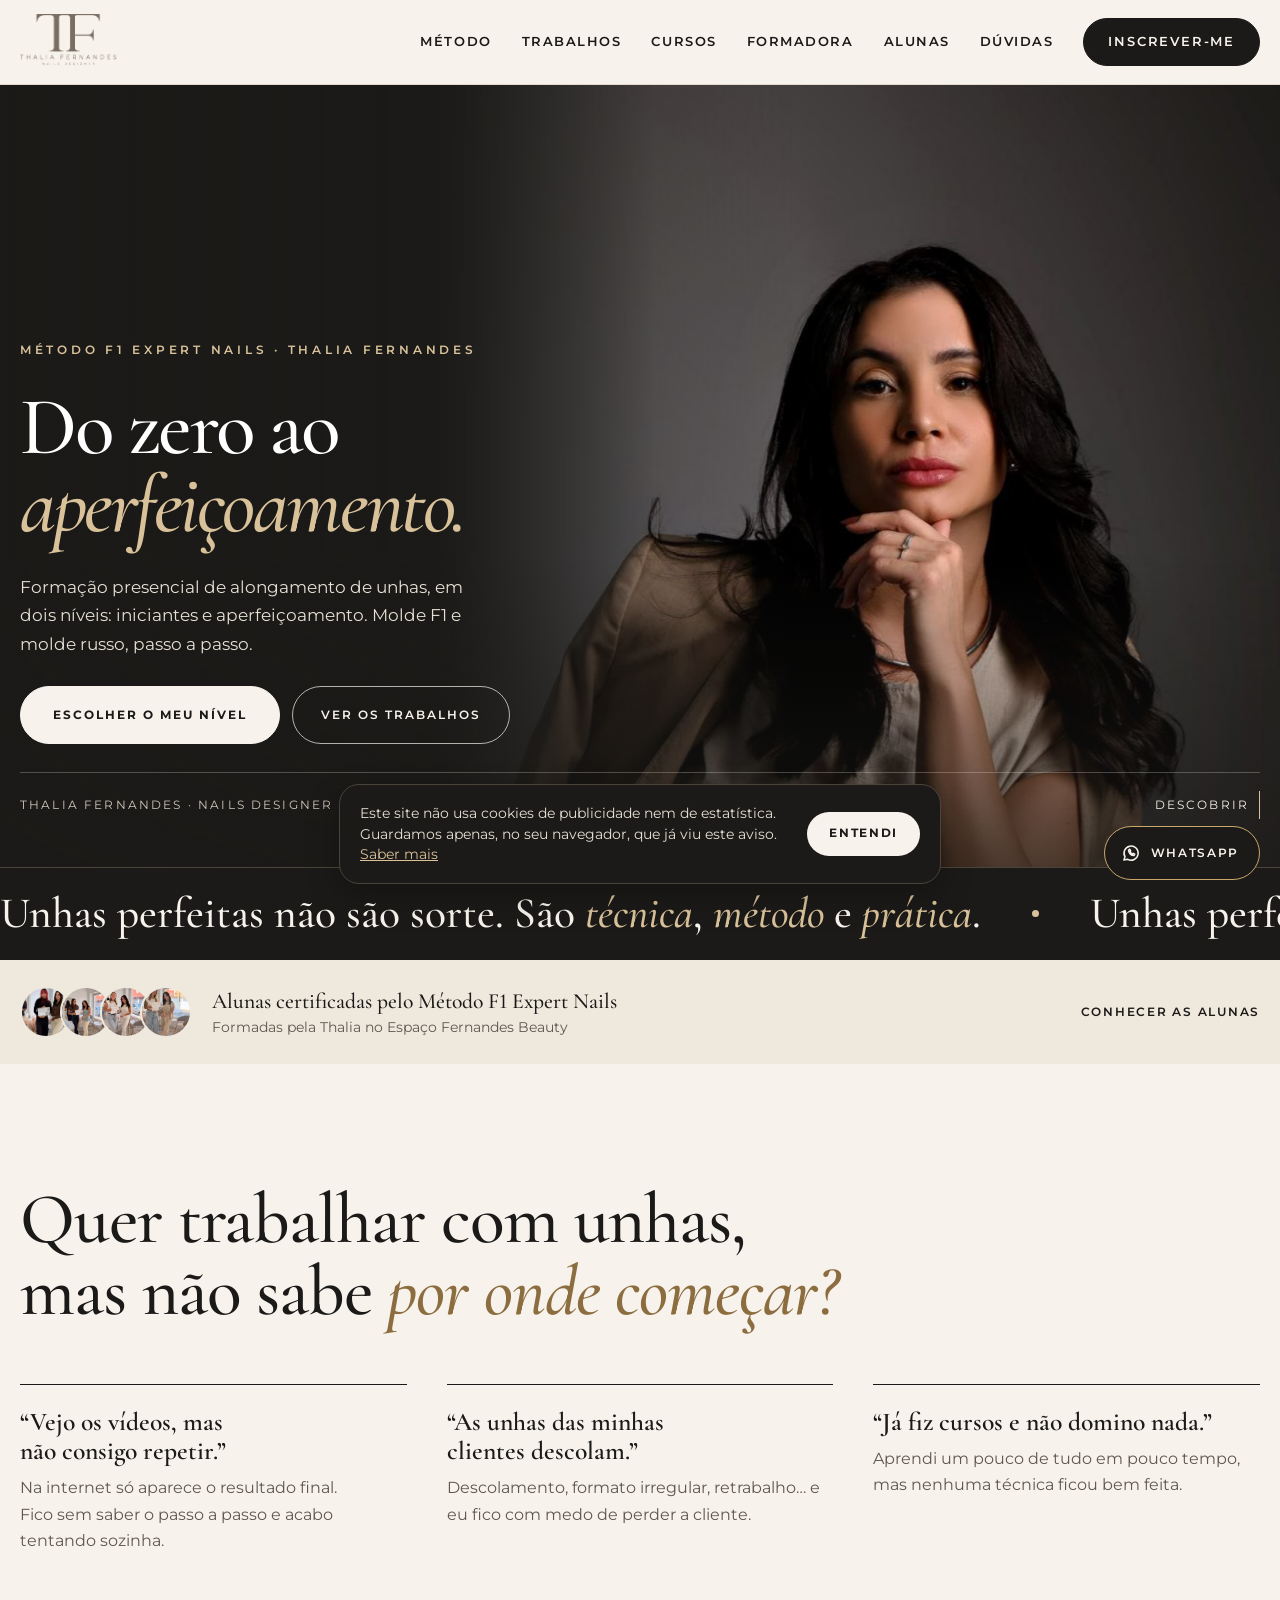
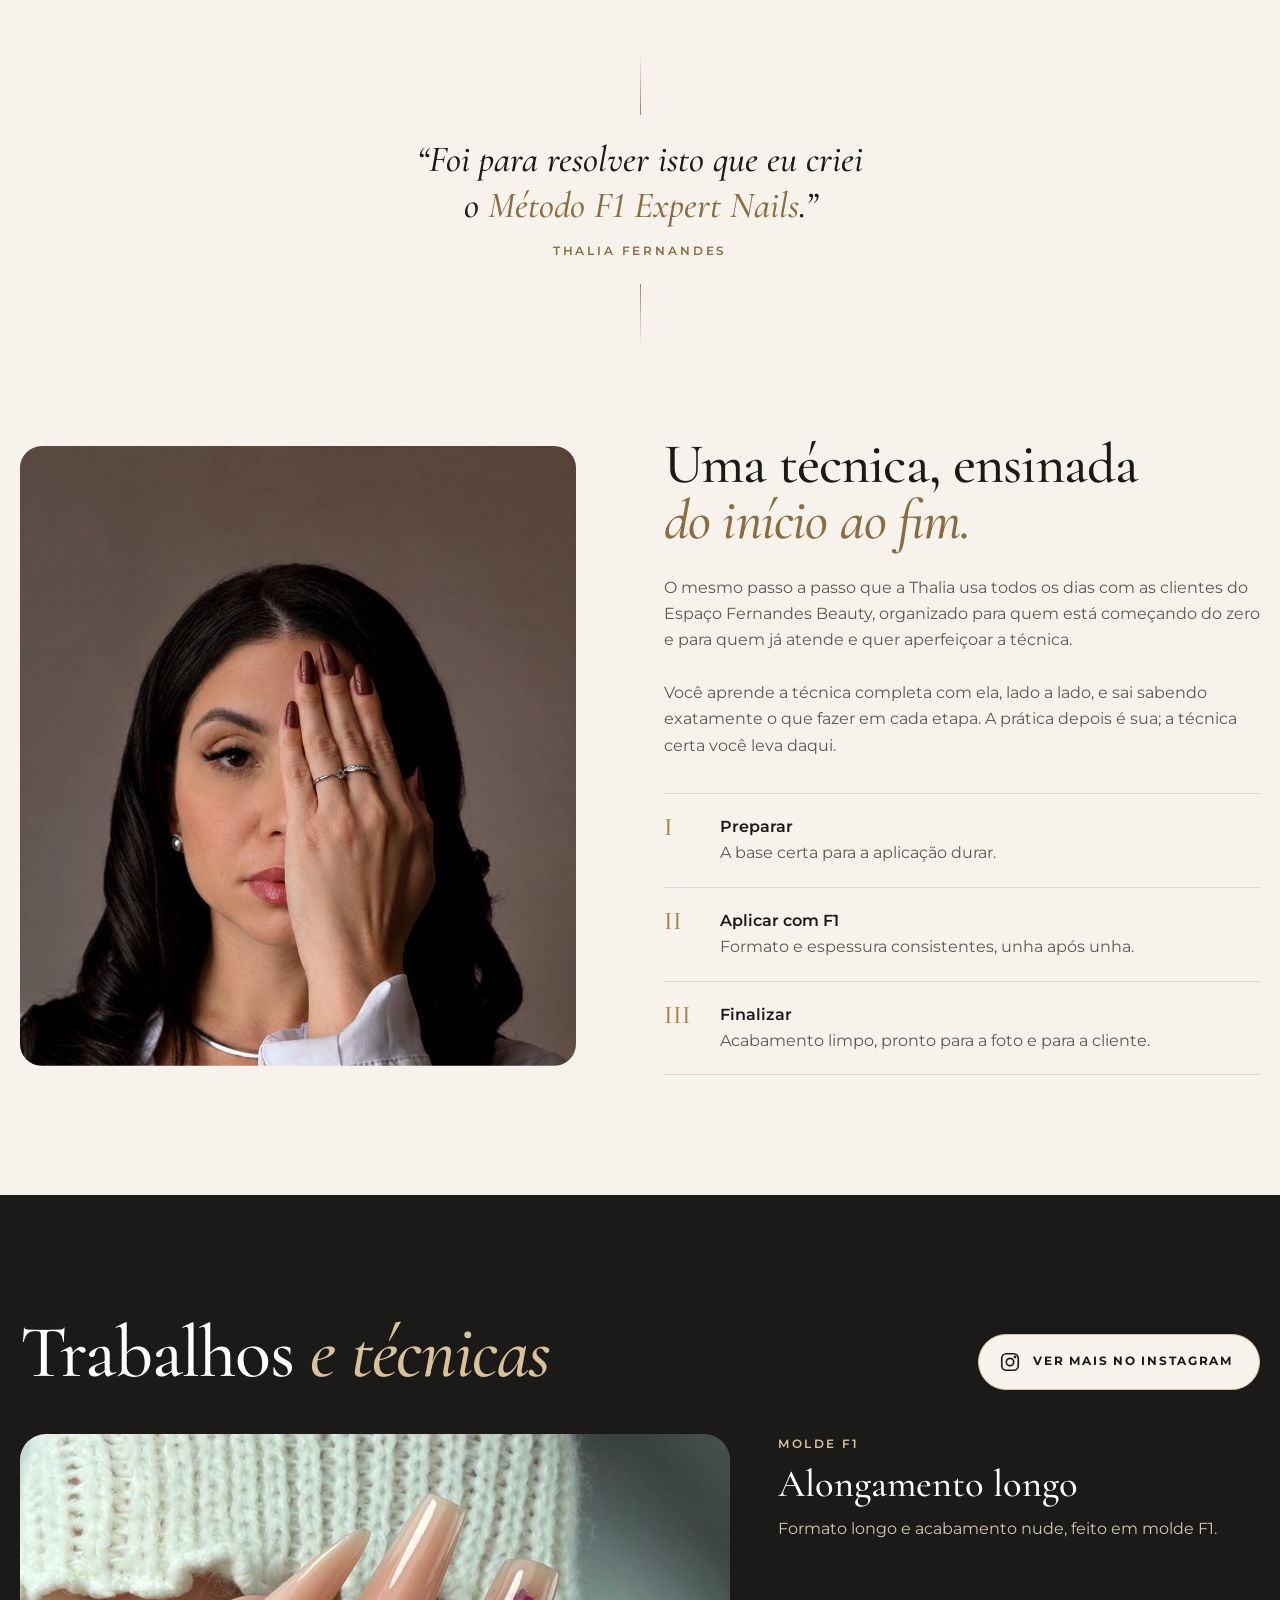
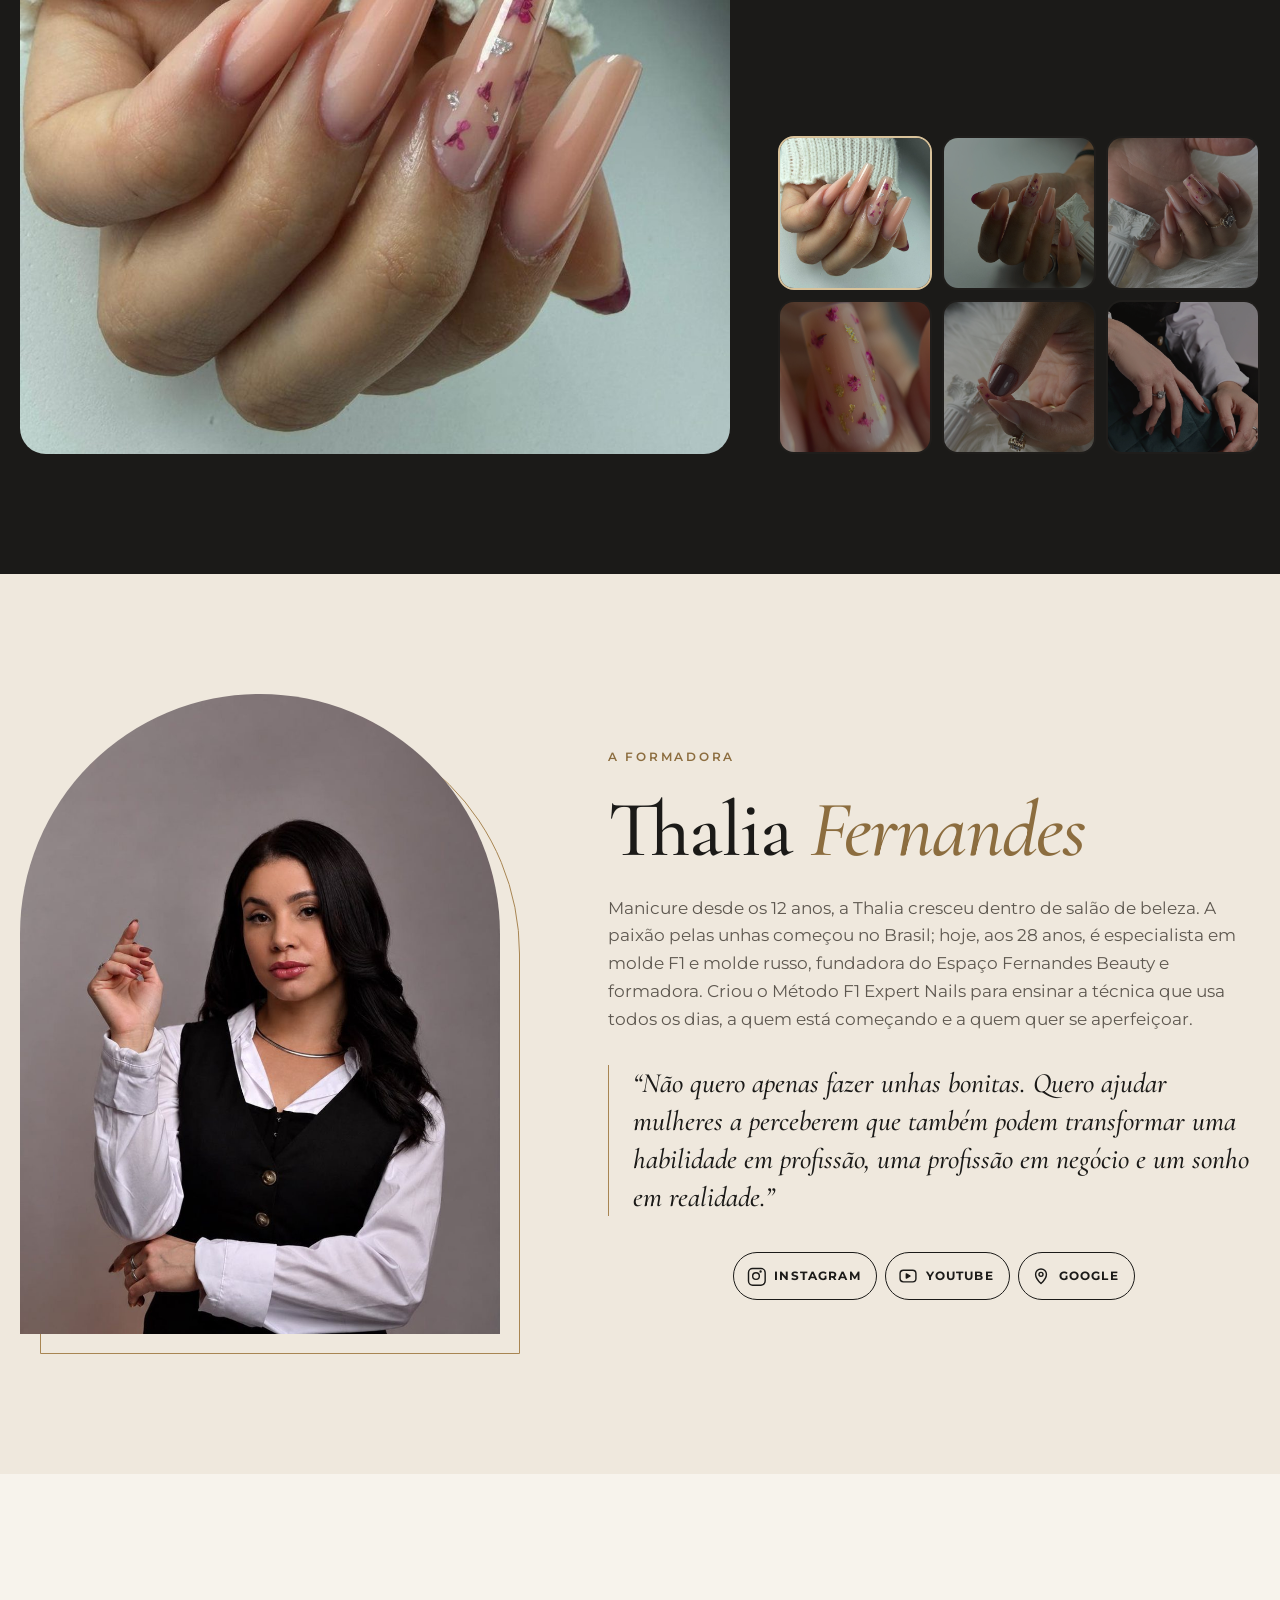
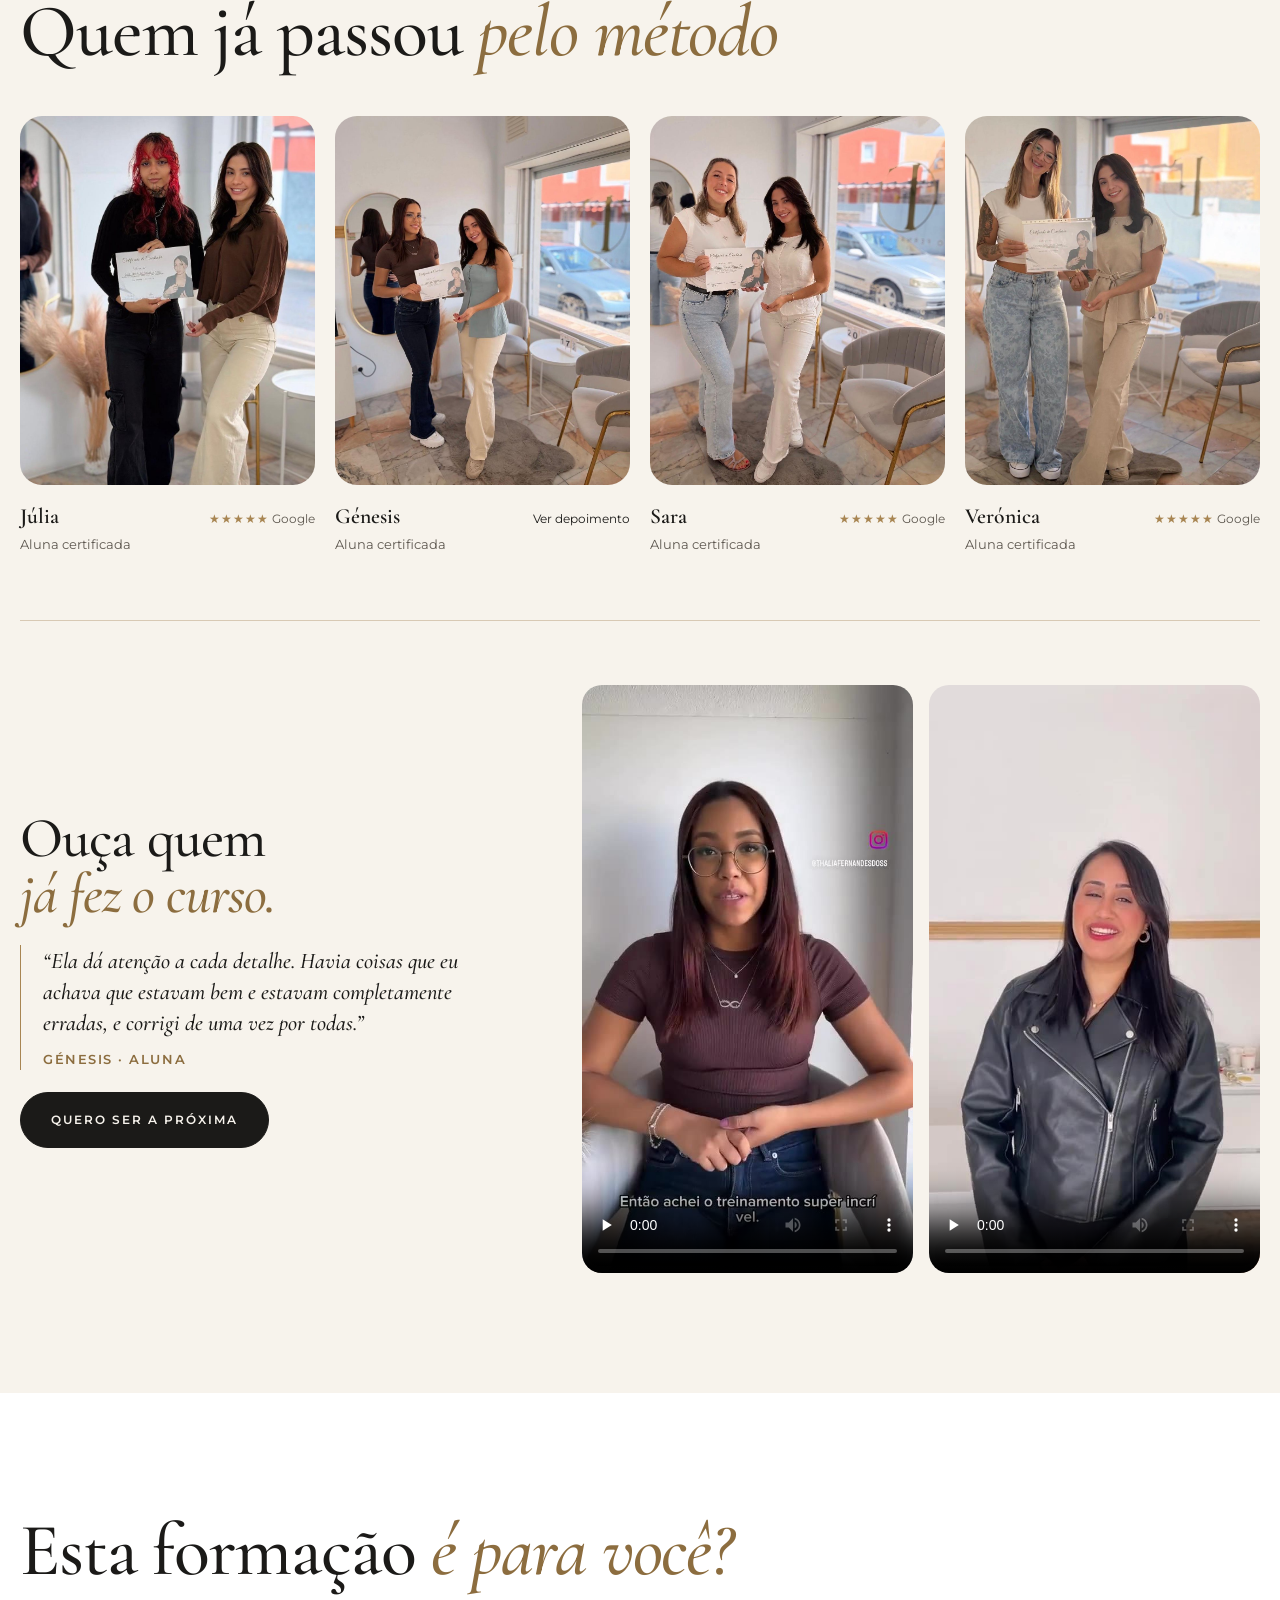
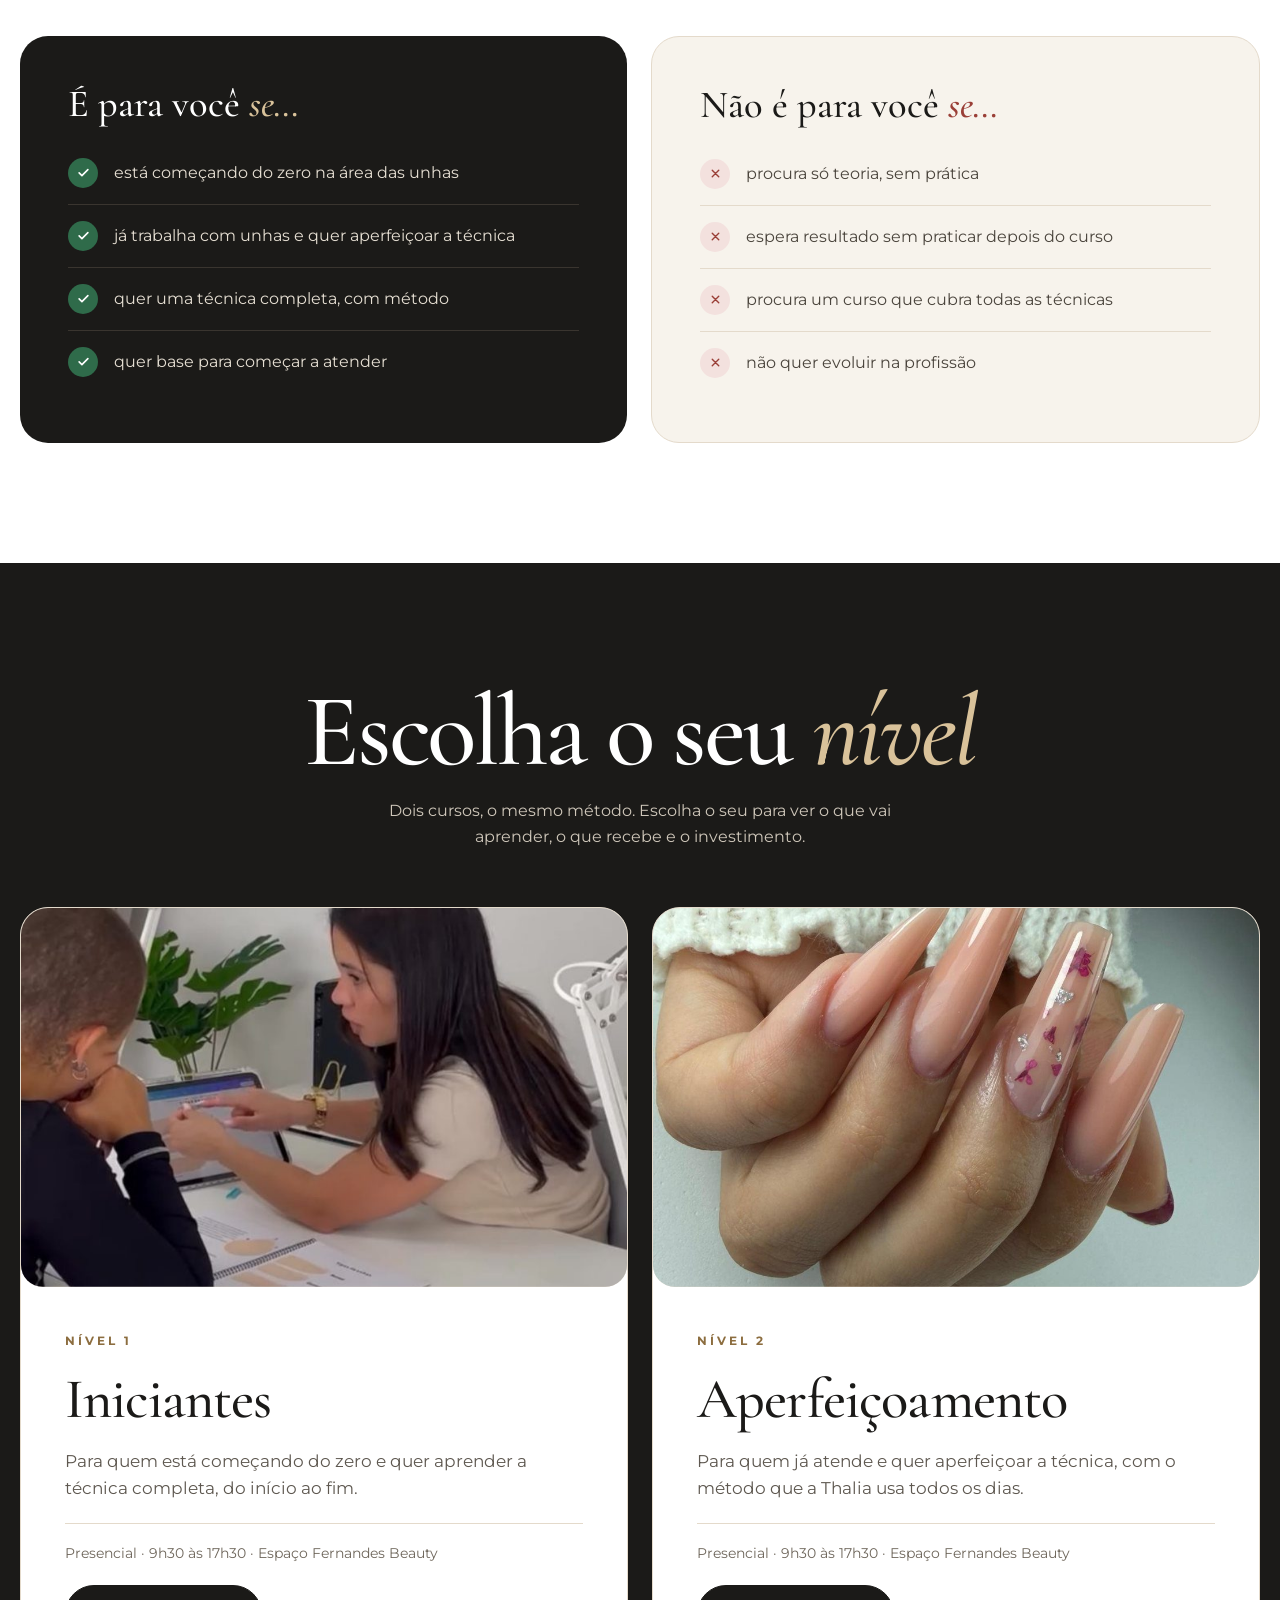
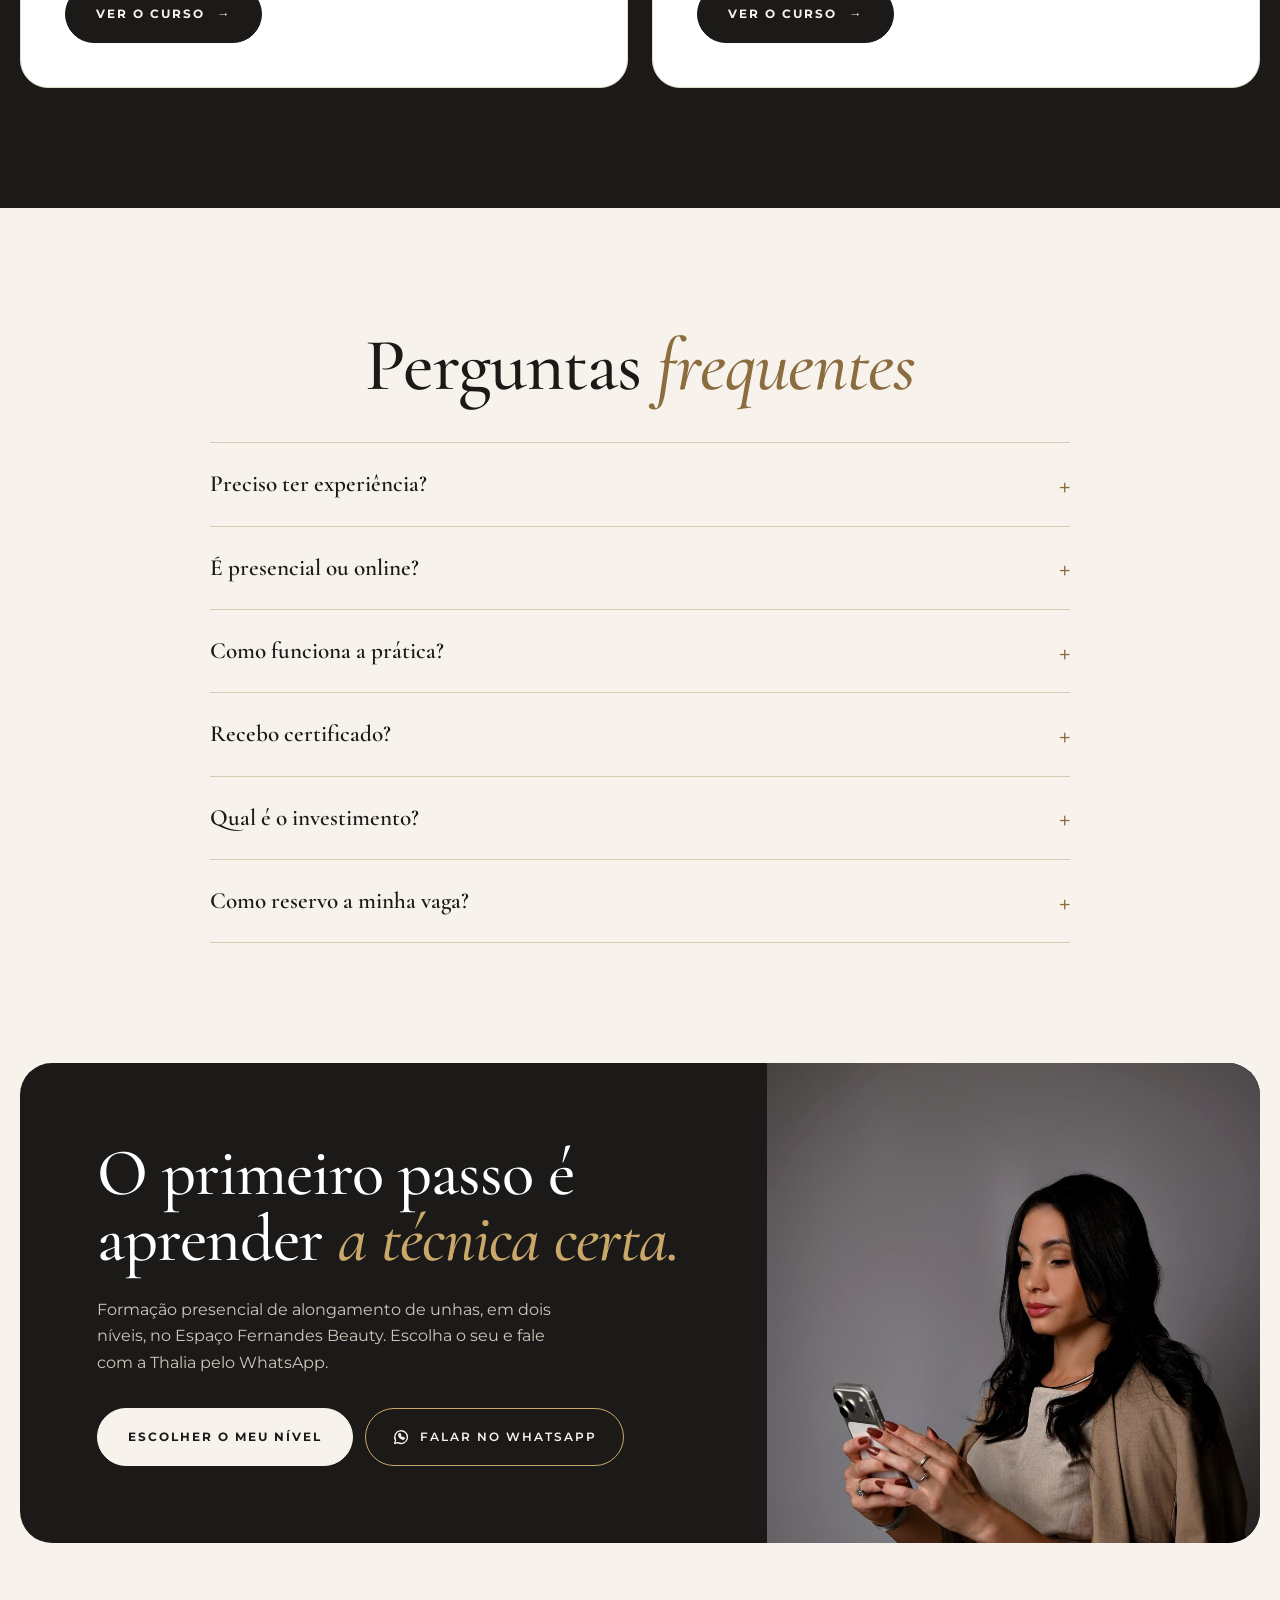
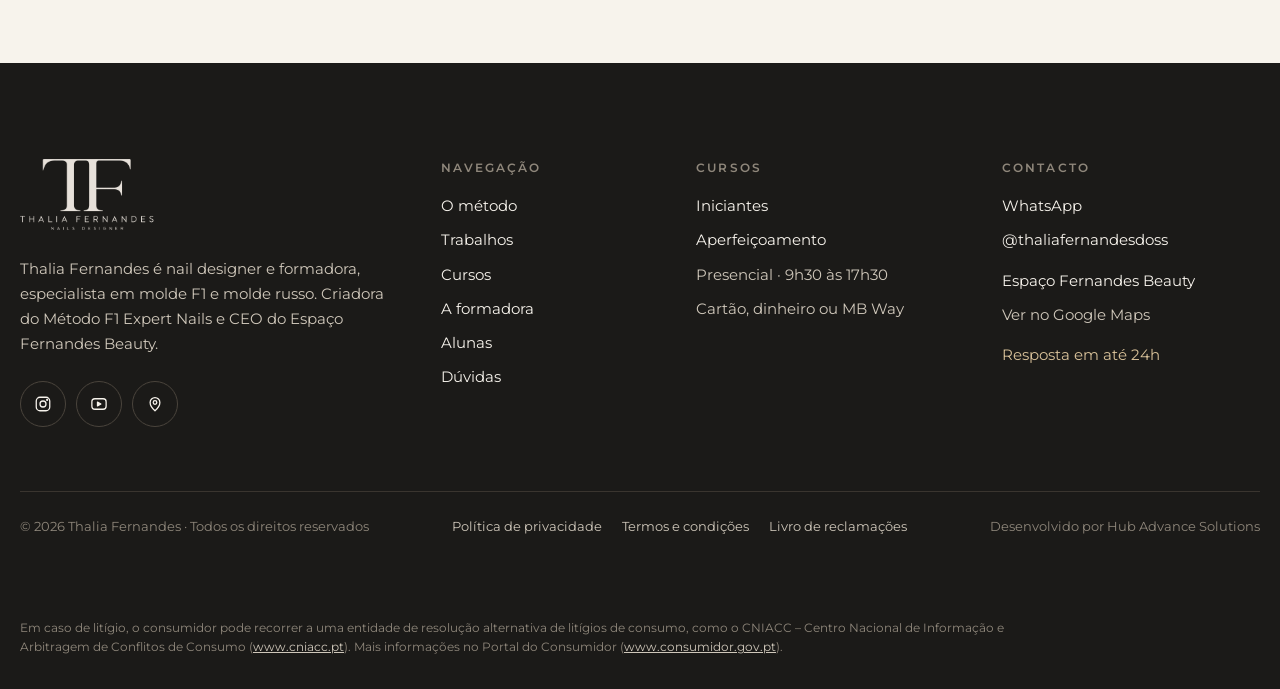
==== commit 2ea5b6e3: "Add files via upload" ====
--- a/index.html
+++ b/index.html
@@ -2,16 +2,17 @@
 <html lang="pt-BR">
 <head>
 <meta charset="utf-8">
-<title>Método F1 Expert Nails · Workshop de alongamento de unhas com Thalia Fernandes</title>
-<meta name="description" content="Workshop presencial intensivo de alongamento de unhas com Thalia Fernandes, para iniciantes e aperfeiçoamento. Molde F1 e molde russo em 2 dias, com apostila e certificado.">
+<title>Método F1 Expert Nails · Formação de alongamento de unhas com Thalia Fernandes</title>
+<meta name="description" content="Formação presencial de alongamento de unhas com Thalia Fernandes, em dois níveis: iniciantes e aperfeiçoamento. Molde F1 e molde russo, com certificado.">
 <meta property="og:title" content="Método F1 Expert Nails · Thalia Fernandes">
-<meta property="og:description" content="Workshop presencial intensivo de alongamento de unhas, para iniciantes e aperfeiçoamento. Molde F1 e molde russo em 2 dias.">
+<meta property="og:description" content="Formação presencial de alongamento de unhas, em dois níveis: iniciantes e aperfeiçoamento. Molde F1 e molde russo.">
 <meta property="og:type" content="website">
 <meta http-equiv="Content-Security-Policy" content="default-src 'self'; img-src 'self' data:; media-src 'self'; font-src 'self'; style-src 'self' 'unsafe-inline'; script-src 'self'; connect-src 'self'; object-src 'none'; base-uri 'self'; form-action 'self'">
 <meta name="referrer" content="strict-origin-when-cross-origin">
 <meta name="viewport" content="width=device-width, initial-scale=1">
 <meta name="robots" content="index, follow">
 <link rel="icon" href="logo-dark.png">
+<link rel="stylesheet" href="motion.css">
 </head>
 <body>
 <style>
@@ -118,22 +119,22 @@
 <nav aria-label="Navegação principal" class="tf-desk" style="display: flex; align-items: center; gap: 30px; font-size: 0.8rem; letter-spacing: 0.12em; text-transform: uppercase; font-weight: 600">
 <a href="#metodo" class="tf-u">Método</a>
 <a href="#resultados" class="tf-u">Trabalhos</a>
-<a href="#cronograma" class="tf-u">O curso</a>
+<a href="#niveis" class="tf-u">Cursos</a>
 <a href="#sobre" class="tf-u">Formadora</a>
 <a href="#alunas" class="tf-u">Alunas</a>
 <a href="#faq" class="tf-u">Dúvidas</a>
-<a href="#inscricao" class="tf-btn tf-dark" style="border-radius: 999px; display: inline-flex; align-items: center; min-height: 46px; padding: 0 24px; background: #1B1A18; border: 1px solid #1B1A18; color: #F7F3EC; text-decoration: none; letter-spacing: 0.14em">Inscrever-me</a>
+<a href="#niveis" class="tf-btn tf-dark" style="border-radius: 999px; display: inline-flex; align-items: center; min-height: 46px; padding: 0 24px; background: #1B1A18; border: 1px solid #1B1A18; color: #F7F3EC; text-decoration: none; letter-spacing: 0.14em">Inscrever-me</a>
 </nav>
 <details class="tf-mnav tf-mob" style="position: relative">
 <summary aria-label="Abrir menu" style="border-radius: 999px; display: inline-flex; align-items: center; gap: 10px; min-height: 44px; padding: 0 16px; border: 1px solid #1B1A18; font-size: 0.75rem; letter-spacing: 0.16em; text-transform: uppercase; font-weight: 600">Menu</summary>
 <nav aria-label="Navegação móvel" style="position: absolute; right: 0; top: 54px; width: 240px; background: #F7F3EC; border: 1px solid #E4DACB; border-radius: 18px; padding: 12px 20px; display: flex; flex-direction: column; font-size: 0.8rem; letter-spacing: 0.12em; text-transform: uppercase; font-weight: 600">
 <a href="#metodo" style="text-decoration: none; padding: 12px 0; border-bottom: 1px solid #E4DACB">Método</a>
 <a href="#resultados" style="text-decoration: none; padding: 12px 0; border-bottom: 1px solid #E4DACB">Trabalhos</a>
-<a href="#cronograma" style="text-decoration: none; padding: 12px 0; border-bottom: 1px solid #E4DACB">Cronograma</a>
+<a href="#niveis" style="text-decoration: none; padding: 12px 0; border-bottom: 1px solid #E4DACB">Cursos</a>
 <a href="#sobre" style="text-decoration: none; padding: 12px 0; border-bottom: 1px solid #E4DACB">Formadora</a>
 <a href="#alunas" style="text-decoration: none; padding: 12px 0; border-bottom: 1px solid #E4DACB">Alunas</a>
 <a href="#faq" style="text-decoration: none; padding: 12px 0; border-bottom: 1px solid #E4DACB">Dúvidas</a>
-<a href="#inscricao" style="text-decoration: none; padding: 14px 0 6px; color: #8C6D3F">Inscrever-me</a>
+<a href="#niveis" style="text-decoration: none; padding: 14px 0 6px; color: #8C6D3F">Inscrever-me</a>
 </nav>
 </details>
 </div>
@@ -148,10 +149,10 @@
 <span class="tf-in" style="font-size: 0.78rem; letter-spacing: 0.3em; text-transform: uppercase; font-weight: 600; color: #D9C29A">Método F1 Expert Nails · Thalia Fernandes</span>
 <h1 id="hero-titulo" class="tf-in" style="margin: 0; font-family: 'Cormorant Garamond', serif; font-weight: 500; font-size: clamp(2.6rem, 6.4vw, 6.6rem); line-height: 0.95; letter-spacing: -0.03em; color: #FFFFFF">Do zero ao<br><em style="color: #D9C29A">aperfeiçoamento.</em></h1>
 <div class="tf-in2" style="display: flex; flex-direction: column; align-items: stretch; gap: 28px">
-<p style="margin: 0; max-width: 30rem; font-size: 1.08rem; color: #E6DFD3">Workshop presencial intensivo de alongamento de unhas, para iniciantes e para quem quer se aperfeiçoar. Molde F1 e molde russo em 2 dias.</p>
+<p style="margin: 0; max-width: 30rem; font-size: 1.08rem; color: #E6DFD3">Formação presencial de alongamento de unhas, em dois níveis: iniciantes e aperfeiçoamento. Molde F1 e molde russo, passo a passo.</p>
 <div style="display: flex; flex-wrap: wrap; gap: 12px">
-<a href="#inscricao" class="tf-btn tf-light" style="border-radius: 999px; display: inline-flex; align-items: center; min-height: 56px; padding: 0 32px; background: #F7F3EC; border: 1px solid #F7F3EC; color: #1B1A18; text-decoration: none; font-size: 0.78rem; letter-spacing: 0.16em; text-transform: uppercase; font-weight: 700">Reservar vaga</a>
-<a href="#cronograma" class="tf-btn tf-gold" style="border-radius: 999px; display: inline-flex; align-items: center; min-height: 56px; padding: 0 28px; border: 1px solid rgba(247,243,236,0.7); color: #F7F3EC; text-decoration: none; font-size: 0.78rem; letter-spacing: 0.16em; text-transform: uppercase; font-weight: 600">Ver o curso</a>
+<a href="#niveis" class="tf-btn tf-light" style="border-radius: 999px; display: inline-flex; align-items: center; min-height: 56px; padding: 0 32px; background: #F7F3EC; border: 1px solid #F7F3EC; color: #1B1A18; text-decoration: none; font-size: 0.78rem; letter-spacing: 0.16em; text-transform: uppercase; font-weight: 700">Escolher o meu nível</a>
+<a href="#resultados" class="tf-btn tf-gold" style="border-radius: 999px; display: inline-flex; align-items: center; min-height: 56px; padding: 0 28px; border: 1px solid rgba(247,243,236,0.7); color: #F7F3EC; text-decoration: none; font-size: 0.78rem; letter-spacing: 0.16em; text-transform: uppercase; font-weight: 600">Ver os trabalhos</a>
 </div>
 </div>
 <div class="tf-in3" style="display: flex; justify-content: space-between; align-items: center; gap: 16px; border-top: 1px solid rgba(247,243,236,0.25); padding-top: 18px; font-size: 0.75rem; letter-spacing: 0.18em; text-transform: uppercase; color: #CFC7BA">
@@ -237,69 +238,6 @@
 </div>
 </section>
 
-<section id="cronograma" aria-labelledby="crono-titulo" style="background: #EFE8DD; padding: 120px 0">
-<div style="max-width: 1240px; margin: 0 auto; padding: 0 20px; display: flex; flex-wrap: wrap; justify-content: space-between; align-items: flex-end; gap: 24px">
-<div class="tf-rv" style="display: flex; flex-direction: column; gap: 14px; max-width: 46rem">
-<h2 id="crono-titulo" style="margin: 0; font-family: 'Cormorant Garamond', serif; font-weight: 500; font-size: clamp(2.6rem, 5.8vw, 4.9rem); line-height: 1; letter-spacing: -0.015em">O curso <em>em 4 capítulos</em></h2>
-</div>
-<div style="display: flex; align-items: center; gap: 14px">
-<span id="chap-label" aria-live="polite" style="font-family: 'Cormorant Garamond', serif; font-size: 1.4rem; min-width: 64px; text-align: right">01 / 04</span>
-<button type="button" id="chap-prev" aria-label="Capítulo anterior" class="tf-btn tf-line" style="border-radius: 999px; width: 52px; height: 52px; display: inline-flex; align-items: center; justify-content: center; border: 1px solid #1B1A18; background: transparent; color: #1B1A18; cursor: pointer"><svg width="18" height="18" viewBox="0 0 24 24" fill="none" stroke="currentColor" stroke-width="1.8" stroke-linecap="round" stroke-linejoin="round" aria-hidden="true"><path d="M15 6l-6 6 6 6"></path></svg></button>
-<button type="button" id="chap-next" aria-label="Próximo capítulo" class="tf-btn tf-dark" style="border-radius: 999px; width: 52px; height: 52px; display: inline-flex; align-items: center; justify-content: center; border: 1px solid #1B1A18; background: #1B1A18; color: #F7F3EC; cursor: pointer"><svg width="18" height="18" viewBox="0 0 24 24" fill="none" stroke="currentColor" stroke-width="1.8" stroke-linecap="round" stroke-linejoin="round" aria-hidden="true"><path d="M9 6l6 6-6 6"></path></svg></button>
-</div>
-</div>
-<div id="tf-track" class="tf-track" role="region" aria-label="Capítulos do curso" tabindex="0" style="margin-top: 48px; display: flex; gap: 20px; overflow-x: auto; scroll-snap-type: x mandatory; scroll-padding-left: max(20px, calc((100vw - 1240px) / 2 + 20px)); padding: 0 max(20px, calc((100vw - 1240px) / 2 + 20px)) 12px">
-<article class="tf-card" style="flex: 0 0 min(84vw, 760px); scroll-snap-align: start; display: flex; flex-wrap: wrap; background: #FFFFFF; border-radius: 28px; overflow: hidden; min-height: 420px">
-<div class="tf-zoom" style="flex: 1 1 280px; min-width: 0; min-height: 240px; position: relative; border-radius: 0"><img src="aula1.jpg" alt="Thalia explicando a apostila a uma aluna" style="position: absolute; inset: 0; width: 100%; height: 100%; object-fit: cover; object-position: center 40%; display: block"></div>
-<div style="flex: 1 1 280px; min-width: 0; padding: clamp(24px, 3.4vw, 40px); display: flex; flex-direction: column; gap: 14px">
-<span aria-hidden="true" style="font-family: 'Cormorant Garamond', serif; font-size: 3.4rem; line-height: 1; color: #A88552">01</span>
-<h3 style="margin: 0; font-family: 'Cormorant Garamond', serif; font-weight: 600; font-size: 2rem; line-height: 1.1">Fundamentos</h3>
-<ul style="list-style: none; margin: 4px 0 0; padding: 0; color: #5E5850"><li style="padding: 9px 0; border-top: 1px solid rgba(27,26,24,0.12)">Introdução teórica</li><li style="padding: 9px 0; border-top: 1px solid rgba(27,26,24,0.12)">Apresentação dos materiais</li><li style="padding: 9px 0; border-top: 1px solid rgba(27,26,24,0.12)">Aspectos importantes</li><li style="padding: 9px 0; border-top: 1px solid rgba(27,26,24,0.12)">Anatomia e fisiologia</li></ul>
-</div>
-</article>
-<article class="tf-card" style="flex: 0 0 min(84vw, 760px); scroll-snap-align: start; display: flex; flex-wrap: wrap; background: #FFFFFF; border-radius: 28px; overflow: hidden; min-height: 420px">
-<div class="tf-zoom" style="flex: 1 1 280px; min-width: 0; min-height: 240px; position: relative; border-radius: 0"><img src="unha-polegar.jpg" alt="Unha preparada e esmaltada em gel" style="position: absolute; inset: 0; width: 100%; height: 100%; object-fit: cover; object-position: center 50%; display: block"></div>
-<div style="flex: 1 1 280px; min-width: 0; padding: clamp(24px, 3.4vw, 40px); display: flex; flex-direction: column; gap: 14px">
-<span aria-hidden="true" style="font-family: 'Cormorant Garamond', serif; font-size: 3.4rem; line-height: 1; color: #A88552">02</span>
-<h3 style="margin: 0; font-family: 'Cormorant Garamond', serif; font-weight: 600; font-size: 2rem; line-height: 1.1">Preparação</h3>
-<ul style="list-style: none; margin: 4px 0 0; padding: 0; color: #5E5850"><li style="padding: 9px 0; border-top: 1px solid rgba(27,26,24,0.12)">Manicure russa e combinada</li><li style="padding: 9px 0; border-top: 1px solid rgba(27,26,24,0.12)">Preparação correta da lâmina</li><li style="padding: 9px 0; border-top: 1px solid rgba(27,26,24,0.12)">Tipos de unhas</li><li style="padding: 9px 0; border-top: 1px solid rgba(27,26,24,0.12)">Tipos de fungos</li></ul>
-</div>
-</article>
-<article class="tf-card" style="flex: 0 0 min(84vw, 760px); scroll-snap-align: start; display: flex; flex-wrap: wrap; background: #FFFFFF; border-radius: 28px; overflow: hidden; min-height: 420px">
-<div class="tf-zoom" style="flex: 1 1 280px; min-width: 0; min-height: 240px; position: relative; border-radius: 0"><img src="unha-coluna.jpg" alt="Alongamento nude com flores secas" style="position: absolute; inset: 0; width: 100%; height: 100%; object-fit: cover; object-position: center 32%; display: block"></div>
-<div style="flex: 1 1 280px; min-width: 0; padding: clamp(24px, 3.4vw, 40px); display: flex; flex-direction: column; gap: 14px">
-<span aria-hidden="true" style="font-family: 'Cormorant Garamond', serif; font-size: 3.4rem; line-height: 1; color: #A88552">03</span>
-<h3 style="margin: 0; font-family: 'Cormorant Garamond', serif; font-weight: 600; font-size: 2rem; line-height: 1.1">Aplicação</h3>
-<ul style="list-style: none; margin: 4px 0 0; padding: 0; color: #5E5850"><li style="padding: 9px 0; border-top: 1px solid rgba(27,26,24,0.12)">Aplicações corretas</li><li style="padding: 9px 0; border-top: 1px solid rgba(27,26,24,0.12)">Formatos</li><li style="padding: 9px 0; border-top: 1px solid rgba(27,26,24,0.12)">Lixamentos técnicos</li><li style="padding: 9px 0; border-top: 1px solid rgba(27,26,24,0.12)">Esmaltação em gel correta</li></ul>
-</div>
-</article>
-<article class="tf-card" style="flex: 0 0 min(84vw, 760px); scroll-snap-align: start; display: flex; flex-wrap: wrap; background: #FFFFFF; border-radius: 28px; overflow: hidden; min-height: 420px">
-<div class="tf-zoom" style="flex: 1 1 280px; min-width: 0; min-height: 240px; position: relative; border-radius: 0"><img src="unha-camisola.jpg" alt="Alongamento longo em molde F1" style="position: absolute; inset: 0; width: 100%; height: 100%; object-fit: cover; object-position: center 62%; display: block"></div>
-<div style="flex: 1 1 280px; min-width: 0; padding: clamp(24px, 3.4vw, 40px); display: flex; flex-direction: column; gap: 14px">
-<span aria-hidden="true" style="font-family: 'Cormorant Garamond', serif; font-size: 3.4rem; line-height: 1; color: #A88552">04</span>
-<h3 style="margin: 0; font-family: 'Cormorant Garamond', serif; font-weight: 600; font-size: 2rem; line-height: 1.1">Moldes e acabamento</h3>
-<ul style="list-style: none; margin: 4px 0 0; padding: 0; color: #5E5850"><li style="padding: 9px 0; border-top: 1px solid rgba(27,26,24,0.12)">Acabamento fino</li><li style="padding: 9px 0; border-top: 1px solid rgba(27,26,24,0.12)">Molde F1</li><li style="padding: 9px 0; border-top: 1px solid rgba(27,26,24,0.12)">Molde russo</li></ul>
-</div>
-</article>
-</div>
-</section>
-
-<section aria-labelledby="incluido-titulo" style="padding: 120px 20px">
-<div style="max-width: 1240px; margin: 0 auto; display: flex; flex-direction: column; gap: 48px">
-<h2 id="incluido-titulo" class="tf-rv" style="margin: 0; font-family: 'Cormorant Garamond', serif; font-weight: 500; font-size: clamp(2.6rem, 5.8vw, 4.9rem); line-height: 1; letter-spacing: -0.015em">Tudo o que recebe <em>no workshop</em></h2>
-<div class="tf-g3 tf-stag">
-<figure style="margin: 0; display: flex; flex-direction: column; gap: 18px"><div class="tf-zoom" style="height: 280px"><img src="apostila-rodada.jpg" alt="Apostilas do Método F1 Expert Nails" style="width: 100%; height: 100%; object-fit: cover; object-position: 85% 40%; display: block"></div><figcaption><strong style="display: block; font-family: 'Cormorant Garamond', serif; font-size: 1.55rem; font-weight: 600; line-height: 1.2">Apostila Método F1 Expert Nails</strong><span style="color: #5E5850">Material impresso para rever cada etapa depois do workshop.</span></figcaption></figure>
-<figure style="margin: 0; display: flex; flex-direction: column; gap: 18px"><div class="tf-zoom" style="height: 280px"><img src="assina1.jpg" alt="Aluna assinando o certificado de conclusão" style="width: 100%; height: 100%; object-fit: cover; object-position: center 60%; display: block"></div><figcaption><strong style="display: block; font-family: 'Cormorant Garamond', serif; font-size: 1.55rem; font-weight: 600; line-height: 1.2">Certificado de conclusão</strong><span style="color: #5E5850">Assinado e entregue no último dia.</span></figcaption></figure>
-<figure style="margin: 0; display: flex; flex-direction: column; gap: 18px"><div class="tf-zoom" style="height: 280px"><img src="aula2.jpg" alt="Thalia conversando com uma aluna no estúdio" style="width: 100%; height: 100%; object-fit: cover; object-position: center 45%; display: block"></div><figcaption><strong style="display: block; font-family: 'Cormorant Garamond', serif; font-size: 1.55rem; font-weight: 600; line-height: 1.2">Suporte pós-curso</strong><span style="color: #5E5850">Dúvidas depois do workshop? A Thalia continua a acompanhar.</span></figcaption></figure>
-</div>
-<div class="tf-g3 tf-stag" style="border-top: 1px solid #D8C9B4; padding-top: 28px">
-<p style="margin: 0"><strong style="display: block; font-weight: 600">Posicionamento e marketing</strong><span style="color: #5E5850">Como apresentar o seu trabalho e atrair as primeiras clientes.</span></p>
-<p style="margin: 0"><strong style="display: block; font-weight: 600">Caixa com mimo</strong><span style="color: #5E5850">Uma surpresa para levar para casa.</span></p>
-<p style="margin: 0"><strong style="display: block; font-weight: 600">Coffee break</strong><span style="color: #5E5850">Pausas incluídas nos dois dias.</span></p>
-</div>
-</div>
-</section>
-
 <section id="sobre" aria-labelledby="sobre-titulo" style="background: #EFE8DD; padding: 120px 20px">
 <div style="max-width: 1240px; margin: 0 auto; display: flex; flex-wrap: wrap; align-items: center; gap: 56px 88px">
 <figure class="tf-rv" style="margin: 0; flex: 1 1 340px; min-width: 0; max-width: 480px; position: relative; padding: 0 20px 20px 0">
@@ -329,9 +267,9 @@
 </div>
 <div id="depoimentos" class="tf-rv" style="display: flex; flex-wrap: wrap; align-items: center; gap: 48px 72px; border-top: 1px solid #D8C9B4; padding-top: 64px; margin-top: 16px">
 <div style="flex: 1 1 320px; min-width: 0; display: flex; flex-direction: column; gap: 22px">
-<h3 style="margin: 0; font-family: 'Cormorant Garamond', serif; font-weight: 500; font-size: clamp(2.4rem, 4.4vw, 3.6rem); line-height: 1; letter-spacing: -0.015em">Ouça quem<br><em>já fez o workshop.</em></h3>
+<h3 style="margin: 0; font-family: 'Cormorant Garamond', serif; font-weight: 500; font-size: clamp(2.4rem, 4.4vw, 3.6rem); line-height: 1; letter-spacing: -0.015em">Ouça quem<br><em>já fez o curso.</em></h3>
 <blockquote style="margin: 0; padding: 0 0 0 22px; border-left: 1px solid #A88552"><p style="margin: 0; font-family: 'Cormorant Garamond', serif; font-style: italic; font-size: 1.4rem; line-height: 1.4">“Ela dá atenção a cada detalhe. Havia coisas que eu achava que estavam bem e estavam completamente erradas, e corrigi de uma vez por todas.”</p><footer style="margin-top: 10px; font-size: 0.8rem; letter-spacing: 0.12em; text-transform: uppercase; font-weight: 600; color: #8C6D3F">Génesis · aluna</footer></blockquote>
-<a href="#inscricao" class="tf-btn tf-dark" style="border-radius: 999px; align-self: flex-start; display: inline-flex; align-items: center; min-height: 54px; padding: 0 30px; background: #1B1A18; border: 1px solid #1B1A18; color: #F7F3EC; text-decoration: none; font-size: 0.78rem; letter-spacing: 0.16em; text-transform: uppercase; font-weight: 600">Quero ser a próxima</a>
+<a href="#niveis" class="tf-btn tf-dark" style="border-radius: 999px; align-self: flex-start; display: inline-flex; align-items: center; min-height: 54px; padding: 0 30px; background: #1B1A18; border: 1px solid #1B1A18; color: #F7F3EC; text-decoration: none; font-size: 0.78rem; letter-spacing: 0.16em; text-transform: uppercase; font-weight: 600">Quero ser a próxima</a>
 </div>
 <div style="flex: 1.4 1 440px; min-width: 0; display: grid; grid-template-columns: repeat(2, minmax(0, 1fr)); gap: 16px">
 <video src="depoimento-genesis.mp4" poster="poster-genesis.jpg" controls="" playsinline="" preload="none" aria-label="Depoimento em vídeo da aluna Génesis" style="width: 100%; aspect-ratio: 9 / 16; background: #1B1A18; object-fit: cover; display: block"></video>
@@ -343,7 +281,7 @@
 
 <section aria-labelledby="paraquem-titulo" style="background: #FFFFFF; padding: 120px 20px">
 <div style="max-width: 1240px; margin: 0 auto; display: flex; flex-direction: column; gap: 48px">
-<h2 id="paraquem-titulo" class="tf-rv" style="margin: 0; font-family: 'Cormorant Garamond', serif; font-weight: 500; font-size: clamp(2.6rem, 5.8vw, 4.9rem); line-height: 1; letter-spacing: -0.015em">Este workshop <em>é para você?</em></h2>
+<h2 id="paraquem-titulo" class="tf-rv" style="margin: 0; font-family: 'Cormorant Garamond', serif; font-weight: 500; font-size: clamp(2.6rem, 5.8vw, 4.9rem); line-height: 1; letter-spacing: -0.015em">Esta formação <em>é para você?</em></h2>
 <div class="tf-rv tf-stag" style="display: flex; flex-wrap: wrap; gap: 24px">
 <div style="flex: 1 1 340px; min-width: 0; background: #1B1A18; color: #F7F3EC; border-radius: 28px; padding: clamp(28px, 4vw, 48px)">
 <h3 style="margin: 0 0 18px; font-family: 'Cormorant Garamond', serif; font-weight: 500; font-size: clamp(1.9rem, 3vw, 2.4rem); line-height: 1.05; color: #FFFFFF">É para você <em style="color: #D9C29A">se…</em></h3>
@@ -357,68 +295,31 @@
 </div>
 </section>
 
-<section id="inscricao" aria-labelledby="turma-titulo" style="background: #1B1A18; color: #F7F3EC; padding: 120px 20px">
+<section id="niveis" aria-labelledby="niveis-titulo" style="background: #1B1A18; color: #F7F3EC; padding: 120px 20px">
 <div style="max-width: 1240px; margin: 0 auto; display: flex; flex-direction: column; gap: 56px">
-<div class="tf-rv" style="display: flex; flex-direction: column; align-items: center; text-align: center; gap: 22px">
-<span style="display: inline-flex; align-items: center; gap: 10px; border: 1px solid #C9A86A; border-radius: 999px; padding: 9px 20px; font-size: 0.74rem; letter-spacing: 0.24em; text-transform: uppercase; font-weight: 700; color: #D9C29A"><span aria-hidden="true" class="tf-pulse" style="width: 8px; height: 8px; border-radius: 50%; background: #D9C29A; display: inline-block"></span>Turma de 6 e 7 de dezembro</span>
-<h2 id="turma-titulo" style="margin: 0; font-family: 'Cormorant Garamond', serif; font-weight: 500; font-size: clamp(3.6rem, 10vw, 8.4rem); line-height: 0.92; letter-spacing: -0.03em; color: #FFFFFF">Próxima <em style="color: #D9C29A">turma</em></h2>
-<span aria-hidden="true" style="display: block; width: 120px; height: 1px; background: linear-gradient(90deg, rgba(217,194,154,0), #D9C29A, rgba(217,194,154,0))"></span>
-</div>
-<div class="tf-rv" style="display: flex; flex-direction: column; border: 1px solid #4A443C; border-radius: 28px; overflow: hidden">
-<div style="padding: clamp(28px, 4vw, 48px); background: #23211E; border-bottom: 1px solid #4A443C; display: flex; flex-direction: column; gap: 28px">
-<div style="display: flex; flex-wrap: wrap; align-items: center; justify-content: space-between; gap: 12px 24px">
-<h3 style="margin: 0; font-family: 'Cormorant Garamond', serif; font-weight: 500; font-size: clamp(1.8rem, 3vw, 2.4rem); line-height: 1.1; color: #FFFFFF">Workshop Método F1 Expert Nails</h3>
-<span style="display: inline-flex; align-items: center; gap: 8px; background: #D9C29A; color: #1B1A18; border-radius: 999px; padding: 8px 18px; font-size: 0.74rem; letter-spacing: 0.18em; text-transform: uppercase; font-weight: 700">2 dias presenciais</span>
-</div>
-<div style="display: flex; flex-wrap: wrap; gap: 16px">
-<div style="flex: 1 1 200px; min-width: 0; border: 1px solid #C9A86A; border-radius: 22px; padding: 22px 26px; background: #1B1A18; display: flex; flex-direction: column; gap: 4px">
-<span style="font-size: 0.74rem; letter-spacing: 0.22em; text-transform: uppercase; font-weight: 700; color: #C9A86A">Dia 1</span>
-<span style="font-family: 'Cormorant Garamond', serif; font-weight: 500; font-size: clamp(4.6rem, 9vw, 7.4rem); line-height: 0.95; color: #D9C29A">06</span>
-<span style="font-size: 1rem; letter-spacing: 0.22em; text-transform: uppercase; font-weight: 700; color: #FFFFFF">Dezembro</span>
-<span style="font-size: 0.88rem; color: #B3AA9C">Domingo</span>
-</div>
-<div style="flex: 1 1 200px; min-width: 0; border: 1px solid #C9A86A; border-radius: 22px; padding: 22px 26px; background: #1B1A18; display: flex; flex-direction: column; gap: 4px">
-<span style="font-size: 0.74rem; letter-spacing: 0.22em; text-transform: uppercase; font-weight: 700; color: #C9A86A">Dia 2</span>
-<span style="font-family: 'Cormorant Garamond', serif; font-weight: 500; font-size: clamp(4.6rem, 9vw, 7.4rem); line-height: 0.95; color: #D9C29A">07</span>
-<span style="font-size: 1rem; letter-spacing: 0.22em; text-transform: uppercase; font-weight: 700; color: #FFFFFF">Dezembro</span>
-<span style="font-size: 0.88rem; color: #B3AA9C">Segunda-feira</span>
-</div>
-<div style="flex: 1 1 260px; min-width: 0; border: 1px solid #4A443C; border-radius: 22px; padding: 22px 26px; display: flex; flex-direction: column; justify-content: center; gap: 8px">
-<span style="font-size: 0.74rem; letter-spacing: 0.22em; text-transform: uppercase; font-weight: 700; color: #B3AA9C">Horário, nos dois dias</span>
-<span style="font-family: 'Cormorant Garamond', serif; font-weight: 500; font-size: clamp(2.4rem, 4.6vw, 3.6rem); line-height: 1; color: #FFFFFF; white-space: nowrap">9h30 – 17h30</span>
-<span style="font-size: 0.92rem; color: #CFC7BA">com 1h de almoço</span>
-</div>
-</div>
-</div>
-<div style="display: flex; flex-wrap: wrap">
-<div style="flex: 3 1 440px; min-width: 0; padding: clamp(28px, 4vw, 48px); display: flex; flex-direction: column; gap: 36px">
-<dl style="margin: 0">
-<div style="display: flex; justify-content: space-between; gap: 16px; padding: 14px 0; border-top: 1px solid #3A352F"><dt style="color: #B3AA9C">Local</dt><dd style="margin: 0; text-align: right; font-weight: 600">Espaço Fernandes Beauty</dd></div>
-<div style="display: flex; justify-content: space-between; gap: 16px; padding: 14px 0; border-top: 1px solid #3A352F"><dt style="color: #B3AA9C">Nível</dt><dd style="margin: 0; text-align: right; font-weight: 600">Iniciantes e aperfeiçoamento</dd></div>
-<div style="display: flex; justify-content: space-between; gap: 16px; padding: 14px 0; border-top: 1px solid #3A352F; border-bottom: 1px solid #3A352F"><dt style="color: #B3AA9C">Prática</dt><dd style="margin: 0; text-align: right; font-weight: 600">Em você mesma, sem modelo</dd></div>
-</dl>
-<div>
-<h4 style="margin: 0 0 16px; font-size: 0.78rem; letter-spacing: 0.16em; text-transform: uppercase; font-weight: 600; color: #C9A86A">Incluído</h4>
-<ul style="list-style: none; margin: 0; padding: 0; display: grid; grid-template-columns: repeat(auto-fit, minmax(240px, 1fr)); gap: 12px 28px; color: #E6DFD3">
-<li style="display: flex; gap: 12px; align-items: flex-start"><svg width="16" height="16" viewBox="0 0 24 24" fill="none" stroke="#D9C29A" stroke-width="2.6" stroke-linecap="round" stroke-linejoin="round" aria-hidden="true" style="flex: 0 0 auto; margin-top: 4px"><path d="M5 12.5l4.5 4.5L19 7.5"></path></svg>Workshop presencial de 2 dias</li>
-<li style="display: flex; gap: 12px; align-items: flex-start"><svg width="16" height="16" viewBox="0 0 24 24" fill="none" stroke="#D9C29A" stroke-width="2.6" stroke-linecap="round" stroke-linejoin="round" aria-hidden="true" style="flex: 0 0 auto; margin-top: 4px"><path d="M5 12.5l4.5 4.5L19 7.5"></path></svg>Molde F1 e molde russo, passo a passo</li>
-<li style="display: flex; gap: 12px; align-items: flex-start"><svg width="16" height="16" viewBox="0 0 24 24" fill="none" stroke="#D9C29A" stroke-width="2.6" stroke-linecap="round" stroke-linejoin="round" aria-hidden="true" style="flex: 0 0 auto; margin-top: 4px"><path d="M5 12.5l4.5 4.5L19 7.5"></path></svg>Apostila Método F1 Expert Nails</li>
-<li style="display: flex; gap: 12px; align-items: flex-start"><svg width="16" height="16" viewBox="0 0 24 24" fill="none" stroke="#D9C29A" stroke-width="2.6" stroke-linecap="round" stroke-linejoin="round" aria-hidden="true" style="flex: 0 0 auto; margin-top: 4px"><path d="M5 12.5l4.5 4.5L19 7.5"></path></svg>Certificado de conclusão</li>
-<li style="display: flex; gap: 12px; align-items: flex-start"><svg width="16" height="16" viewBox="0 0 24 24" fill="none" stroke="#D9C29A" stroke-width="2.6" stroke-linecap="round" stroke-linejoin="round" aria-hidden="true" style="flex: 0 0 auto; margin-top: 4px"><path d="M5 12.5l4.5 4.5L19 7.5"></path></svg>Suporte pós-curso</li>
-<li style="display: flex; gap: 12px; align-items: flex-start"><svg width="16" height="16" viewBox="0 0 24 24" fill="none" stroke="#D9C29A" stroke-width="2.6" stroke-linecap="round" stroke-linejoin="round" aria-hidden="true" style="flex: 0 0 auto; margin-top: 4px"><path d="M5 12.5l4.5 4.5L19 7.5"></path></svg>Posicionamento e marketing</li>
-<li style="display: flex; gap: 12px; align-items: flex-start"><svg width="16" height="16" viewBox="0 0 24 24" fill="none" stroke="#D9C29A" stroke-width="2.6" stroke-linecap="round" stroke-linejoin="round" aria-hidden="true" style="flex: 0 0 auto; margin-top: 4px"><path d="M5 12.5l4.5 4.5L19 7.5"></path></svg>Caixa com mimo e coffee break</li>
-</ul>
-</div>
-</div>
-<div style="flex: 2 1 320px; min-width: 0; padding: clamp(28px, 4vw, 48px); border-left: 1px solid #4A443C; display: flex; flex-direction: column; justify-content: center; gap: 26px">
-<div>
-<span style="font-size: 0.78rem; letter-spacing: 0.16em; text-transform: uppercase; font-weight: 600; color: #B3AA9C">Investimento</span>
-<p style="margin: 6px 0 0; font-family: 'Cormorant Garamond', serif; font-size: clamp(3.6rem, 7vw, 5rem); line-height: 1; color: #FFFFFF">250€<span style="font-family: 'Montserrat', sans-serif; font-size: 0.8rem; letter-spacing: 0.08em; color: #B3AA9C; margin-left: 8px; vertical-align: middle">+ IVA</span></p>
-<p style="margin: 8px 0 0; color: #CFC7BA">Entrada de 50€ para garantir a vaga</p>
-</div>
-<p style="margin: 0; font-size: 0.9rem; color: #CFC7BA; border-top: 1px solid #3A352F; padding-top: 18px"><span style="display: block; font-size: 0.72rem; letter-spacing: 0.16em; text-transform: uppercase; font-weight: 600; color: #B3AA9C; margin-bottom: 6px">Formas de pagamento</span>Cartão · Dinheiro · MB Way</p>
-<a href="https://wa.me/351960323924?text=Ol%C3%A1%20Thalia%2C%20quero%20reservar%20a%20minha%20vaga%20no%20workshop%20M%C3%A9todo%20F1" target="_blank" rel="noopener" class="tf-btn tf-light" style="border-radius: 999px; display: inline-flex; align-items: center; justify-content: center; gap: 10px; min-height: 58px; padding: 0 24px; background: #F7F3EC; border: 1px solid #F7F3EC; color: #1B1A18; text-decoration: none; font-size: 0.8rem; letter-spacing: 0.16em; text-transform: uppercase; font-weight: 700"><svg width="18" height="18" viewBox="0 0 24 24" fill="none" stroke="currentColor" stroke-width="1.8" stroke-linecap="round" stroke-linejoin="round" aria-hidden="true"><path d="M3.5 20.5l1.3-4A8.5 8.5 0 1 1 8 19.6z"></path><path d="M9 8.5c0 3.5 3 6.5 6.5 6.5l1-1.6-2-1-1 .8a5 5 0 0 1-2.7-2.7l.8-1-1-2z"></path></svg>Reservar pelo WhatsApp</a>
-<p style="margin: 0; font-size: 0.82rem; color: #B3AA9C; text-align: center">A reserva é feita diretamente com a Thalia, que responde em até 24h.</p>
+<div class="tf-rv" style="display: flex; flex-direction: column; align-items: center; text-align: center; gap: 18px">
+<h2 id="niveis-titulo" style="margin: 0; font-family: 'Cormorant Garamond', serif; font-weight: 500; font-size: clamp(3rem, 8vw, 6.4rem); line-height: 0.95; letter-spacing: -0.03em; color: #FFFFFF">Escolha o seu <em style="color: #D9C29A">nível</em></h2>
+<p style="margin: 0; max-width: 36rem; color: #CFC7BA">Dois cursos, o mesmo método. Escolha o seu para ver o que vai aprender, o que recebe e o investimento.</p>
+</div>
+<div style="display: flex; flex-wrap: wrap; gap: 24px; color: #1B1A18">
+<div class="tf-rv tf-card" style="flex: 1 1 420px; min-width: 0; background: #FFFFFF; border: 1px solid #E4DACB; border-radius: 28px; overflow: hidden; display: flex; flex-direction: column">
+<figure class="tf-zoom" style="margin: 0; aspect-ratio: 16 / 10; background: #E4DACB; overflow: hidden"><img src="aula1.jpg" alt="Iniciantes" width="1050" height="656" loading="lazy" decoding="async" style="width: 100%; height: 100%; object-fit: cover; object-position: center 48%; display: block"></figure>
+<div style="padding: clamp(28px, 4vw, 44px); display: flex; flex-direction: column; gap: 20px; flex: 1">
+<span style="font-size: 0.78rem; letter-spacing: 0.24em; text-transform: uppercase; font-weight: 700; color: #8C6D3F">Nível 1</span>
+<h3 style="margin: 0; font-family: 'Cormorant Garamond', serif; font-weight: 500; font-size: clamp(2.6rem, 4.4vw, 3.8rem); line-height: 1; letter-spacing: -0.015em">Iniciantes</h3>
+<p style="margin: 0; color: #5E5850; font-size: 1.05rem">Para quem está começando do zero e quer aprender a técnica completa, do início ao fim.</p>
+<p style="margin: 0; font-size: 0.88rem; color: #6F675C; border-top: 1px solid #E4DACB; padding-top: 18px">Presencial · 9h30 às 17h30 · Espaço Fernandes Beauty</p>
+<a href="iniciantes.html" class="tf-btn tf-dark tf-stretch" style="border-radius: 999px; display: inline-flex; align-items: center; justify-content: center; align-self: flex-start; margin-top: auto; min-height: 56px; padding: 0 30px; background: #1B1A18; border: 1px solid #1B1A18; color: #F7F3EC; text-decoration: none; font-size: 0.78rem; letter-spacing: 0.16em; text-transform: uppercase; font-weight: 700">Ver o curso<span class="tf-arrow" aria-hidden="true">→</span></a>
+</div>
+</div>
+<div class="tf-rv tf-card" style="flex: 1 1 420px; min-width: 0; background: #FFFFFF; border: 1px solid #E4DACB; border-radius: 28px; overflow: hidden; display: flex; flex-direction: column">
+<figure class="tf-zoom" style="margin: 0; aspect-ratio: 16 / 10; background: #E4DACB; overflow: hidden"><img src="unha-camisola.jpg" alt="Aperfeiçoamento" width="1050" height="656" loading="lazy" decoding="async" style="width: 100%; height: 100%; object-fit: cover; object-position: center 62%; display: block"></figure>
+<div style="padding: clamp(28px, 4vw, 44px); display: flex; flex-direction: column; gap: 20px; flex: 1">
+<span style="font-size: 0.78rem; letter-spacing: 0.24em; text-transform: uppercase; font-weight: 700; color: #8C6D3F">Nível 2</span>
+<h3 style="margin: 0; font-family: 'Cormorant Garamond', serif; font-weight: 500; font-size: clamp(2.6rem, 4.4vw, 3.8rem); line-height: 1; letter-spacing: -0.015em">Aperfeiçoamento</h3>
+<p style="margin: 0; color: #5E5850; font-size: 1.05rem">Para quem já atende e quer aperfeiçoar a técnica, com o método que a Thalia usa todos os dias.</p>
+<p style="margin: 0; font-size: 0.88rem; color: #6F675C; border-top: 1px solid #E4DACB; padding-top: 18px">Presencial · 9h30 às 17h30 · Espaço Fernandes Beauty</p>
+<a href="aperfeicoamento.html" class="tf-btn tf-dark tf-stretch" style="border-radius: 999px; display: inline-flex; align-items: center; justify-content: center; align-self: flex-start; margin-top: auto; min-height: 56px; padding: 0 30px; background: #1B1A18; border: 1px solid #1B1A18; color: #F7F3EC; text-decoration: none; font-size: 0.78rem; letter-spacing: 0.16em; text-transform: uppercase; font-weight: 700">Ver o curso<span class="tf-arrow" aria-hidden="true">→</span></a>
 </div>
 </div>
 </div>
@@ -429,12 +330,12 @@
 <div class="tf-faq" style="max-width: 860px; margin: 0 auto; display: flex; flex-direction: column; gap: 40px">
 <h2 id="faq-titulo" class="tf-rv" style="margin: 0; text-align: center; font-family: 'Cormorant Garamond', serif; font-weight: 500; font-size: clamp(2.6rem, 5.8vw, 4.9rem); line-height: 1; letter-spacing: -0.015em">Perguntas <em>frequentes</em></h2>
 <div class="tf-rv" style="border-top: 1px solid #D8C9B4">
-<details style="border-bottom: 1px solid #D8C9B4; padding: 22px 0"><summary style="font-family: 'Cormorant Garamond', serif; font-size: 1.45rem; font-weight: 600">Preciso ter experiência?</summary><p style="margin: 12px 0 0; color: #5E5850">Não. O workshop começa do zero para quem é iniciante e também serve para quem já trabalha com unhas e quer aperfeiçoar a técnica.</p></details>
-<details style="border-bottom: 1px solid #D8C9B4; padding: 22px 0"><summary style="font-family: 'Cormorant Garamond', serif; font-size: 1.45rem; font-weight: 600">É presencial ou online?</summary><p style="margin: 12px 0 0; color: #5E5850">Presencial, no Espaço Fernandes Beauty, em 2 dias intensivos, das 9h30 às 17h30, com 1 hora de pausa para almoço.</p></details>
+<details style="border-bottom: 1px solid #D8C9B4; padding: 22px 0"><summary style="font-family: 'Cormorant Garamond', serif; font-size: 1.45rem; font-weight: 600">Preciso ter experiência?</summary><p style="margin: 12px 0 0; color: #5E5850">Não. Há um curso para quem está começando do zero, o de Iniciantes, e outro para quem já trabalha com unhas e quer aperfeiçoar a técnica, o de Aperfeiçoamento.</p></details>
+<details style="border-bottom: 1px solid #D8C9B4; padding: 22px 0"><summary style="font-family: 'Cormorant Garamond', serif; font-size: 1.45rem; font-weight: 600">É presencial ou online?</summary><p style="margin: 12px 0 0; color: #5E5850">Presencial, no Espaço Fernandes Beauty, das 9h30 às 17h30, com pausa para almoço. A duração de cada curso está na sua página.</p></details>
 <details style="border-bottom: 1px solid #D8C9B4; padding: 22px 0"><summary style="font-family: 'Cormorant Garamond', serif; font-size: 1.45rem; font-weight: 600">Como funciona a prática?</summary><p style="margin: 12px 0 0; color: #5E5850">Não há modelo: a prática é feita em você mesma. Por isso, venha com as unhas sem resíduos de produto.</p></details>
-<details style="border-bottom: 1px solid #D8C9B4; padding: 22px 0"><summary style="font-family: 'Cormorant Garamond', serif; font-size: 1.45rem; font-weight: 600">Recebo certificado?</summary><p style="margin: 12px 0 0; color: #5E5850">Sim. Ao terminar o workshop recebe o certificado de conclusão, além da apostila Método F1 Expert Nails.</p></details>
-<details style="border-bottom: 1px solid #D8C9B4; padding: 22px 0"><summary style="font-family: 'Cormorant Garamond', serif; font-size: 1.45rem; font-weight: 600">Qual é o investimento?</summary><p style="margin: 12px 0 0; color: #5E5850">250€ + IVA no total. A vaga fica garantida com uma entrada de 50€; as vagas são limitadas. Pode pagar com cartão, dinheiro ou MB Way.</p></details>
-<details style="border-bottom: 1px solid #D8C9B4; padding: 22px 0"><summary style="font-family: 'Cormorant Garamond', serif; font-size: 1.45rem; font-weight: 600">Como reservo a minha vaga?</summary><p style="margin: 12px 0 0; color: #5E5850">Fale com a Thalia pelo WhatsApp e garanta a vaga com a entrada de 50€.</p></details>
+<details style="border-bottom: 1px solid #D8C9B4; padding: 22px 0"><summary style="font-family: 'Cormorant Garamond', serif; font-size: 1.45rem; font-weight: 600">Recebo certificado?</summary><p style="margin: 12px 0 0; color: #5E5850">Sim. Ao terminar o curso recebe o certificado, além da apostila Método F1 Expert Nails.</p></details>
+<details style="border-bottom: 1px solid #D8C9B4; padding: 22px 0"><summary style="font-family: 'Cormorant Garamond', serif; font-size: 1.45rem; font-weight: 600">Qual é o investimento?</summary><p style="margin: 12px 0 0; color: #5E5850">Depende do curso: o investimento de cada um está na sua página. A vaga fica garantida com uma entrada de 50€, descontada no valor total, e as vagas são limitadas. Pode pagar com cartão, dinheiro ou MB Way.</p></details>
+<details style="border-bottom: 1px solid #D8C9B4; padding: 22px 0"><summary style="font-family: 'Cormorant Garamond', serif; font-size: 1.45rem; font-weight: 600">Como reservo a minha vaga?</summary><p style="margin: 12px 0 0; color: #5E5850">Escolha o seu curso, Iniciantes ou Aperfeiçoamento, e fale com a Thalia pelo WhatsApp para garantir a vaga com a entrada de 50€.</p></details>
 </div>
 </div>
 </section>
@@ -443,9 +344,9 @@
 <div class="tf-rv" style="max-width: 1240px; margin: 0 auto; display: flex; flex-wrap: wrap; background: #1B1A18; color: #F7F3EC; border-radius: 32px; overflow: hidden">
 <div style="flex: 1 1 460px; min-width: 0; padding: clamp(40px, 6vw, 80px); display: flex; flex-direction: column; justify-content: center; gap: 24px">
 <h2 id="final-titulo" style="margin: 0; font-family: 'Cormorant Garamond', serif; font-weight: 500; font-size: clamp(2.5rem, 5.2vw, 4.2rem); line-height: 1; letter-spacing: -0.015em; color: #FFFFFF">O primeiro passo é aprender <em style="color: #C9A86A">a técnica certa.</em></h2>
-<p style="margin: 0; color: #CFC7BA; max-width: 30rem">Workshop presencial de alongamento de unhas, para iniciantes e aperfeiçoamento, no Espaço Fernandes Beauty. 250€ + IVA, com entrada de 50€ para garantir a vaga. Cartão, dinheiro ou MB Way.</p>
+<p style="margin: 0; color: #CFC7BA; max-width: 30rem">Formação presencial de alongamento de unhas, em dois níveis, no Espaço Fernandes Beauty. Escolha o seu e fale com a Thalia pelo WhatsApp.</p>
 <div style="display: flex; flex-wrap: wrap; gap: 12px; margin-top: 8px">
-<a href="#inscricao" class="tf-btn tf-light" style="border-radius: 999px; display: inline-flex; align-items: center; justify-content: center; min-height: 56px; padding: 0 30px; background: #F7F3EC; border: 1px solid #F7F3EC; color: #1B1A18; text-decoration: none; font-size: 0.78rem; letter-spacing: 0.16em; text-transform: uppercase; font-weight: 700">Garantir lugar</a>
+<a href="#niveis" class="tf-btn tf-light" style="border-radius: 999px; display: inline-flex; align-items: center; justify-content: center; min-height: 56px; padding: 0 30px; background: #F7F3EC; border: 1px solid #F7F3EC; color: #1B1A18; text-decoration: none; font-size: 0.78rem; letter-spacing: 0.16em; text-transform: uppercase; font-weight: 700">Escolher o meu nível</a>
 <a href="https://wa.me/351960323924?text=Ol%C3%A1%20Thalia%2C%20quero%20mais%20informa%C3%A7%C3%B5es%20sobre%20o%20M%C3%A9todo%20F1" target="_blank" rel="noopener" class="tf-btn tf-gold" style="border-radius: 999px; display: inline-flex; align-items: center; justify-content: center; gap: 10px; min-height: 56px; padding: 0 26px; border: 1px solid #C9A86A; color: #F7F3EC; text-decoration: none; font-size: 0.78rem; letter-spacing: 0.16em; text-transform: uppercase; font-weight: 600"><svg width="18" height="18" viewBox="0 0 24 24" fill="none" stroke="currentColor" stroke-width="1.8" stroke-linecap="round" stroke-linejoin="round" aria-hidden="true"><path d="M3.5 20.5l1.3-4A8.5 8.5 0 1 1 8 19.6z"></path><path d="M9 8.5c0 3.5 3 6.5 6.5 6.5l1-1.6-2-1-1 .8a5 5 0 0 1-2.7-2.7l.8-1-1-2z"></path></svg>Falar no WhatsApp</a>
 </div>
 </div>
@@ -470,19 +371,17 @@
 <h2 style="margin: 0 0 6px; font-size: 0.72rem; letter-spacing: 0.18em; text-transform: uppercase; font-weight: 600; color: #8F877B">Navegação</h2>
 <a href="#metodo" class="tf-u" style="color: #F7F3EC; align-self: flex-start">O método</a>
 <a href="#resultados" class="tf-u" style="color: #F7F3EC; align-self: flex-start">Trabalhos</a>
-<a href="#cronograma" class="tf-u" style="color: #F7F3EC; align-self: flex-start">Cronograma</a>
+<a href="#niveis" class="tf-u" style="color: #F7F3EC; align-self: flex-start">Cursos</a>
 <a href="#sobre" class="tf-u" style="color: #F7F3EC; align-self: flex-start">A formadora</a>
 <a href="#alunas" class="tf-u" style="color: #F7F3EC; align-self: flex-start">Alunas</a>
 <a href="#faq" class="tf-u" style="color: #F7F3EC; align-self: flex-start">Dúvidas</a>
 </nav>
 <div style="flex: 1 1 200px; display: flex; flex-direction: column; gap: 10px">
-<h2 style="margin: 0 0 6px; font-size: 0.72rem; letter-spacing: 0.18em; text-transform: uppercase; font-weight: 600; color: #8F877B">Workshop</h2>
-<span style="color: #F7F3EC">Método F1 Expert Nails</span>
-<span>Presencial · 2 dias</span>
-<span>9h30 às 17h30</span>
-<span>250€ <small style="font-size: 0.72em">+ IVA</small> · entrada de 50€</span>
+<h2 style="margin: 0 0 6px; font-size: 0.72rem; letter-spacing: 0.18em; text-transform: uppercase; font-weight: 600; color: #8F877B">Cursos</h2>
+<a href="iniciantes.html" class="tf-u" style="color: #F7F3EC; align-self: flex-start">Iniciantes</a>
+<a href="aperfeicoamento.html" class="tf-u" style="color: #F7F3EC; align-self: flex-start">Aperfeiçoamento</a>
+<span>Presencial · 9h30 às 17h30</span>
 <span>Cartão, dinheiro ou MB Way</span>
-<a href="#inscricao" class="tf-u" style="color: #C9A86A; align-self: flex-start; margin-top: 4px">Ver próxima turma</a>
 </div>
 <address style="flex: 1 1 200px; display: flex; flex-direction: column; gap: 10px; font-style: normal">
 <h2 style="margin: 0 0 6px; font-size: 0.72rem; letter-spacing: 0.18em; text-transform: uppercase; font-weight: 600; color: #8F877B">Contacto</h2>
--- a/motion.css
+++ b/motion.css
@@ -0,0 +1,48 @@
+/* Tipografia: números alinhados, quebras de linha equilibradas, melhor leitura */
+html{-webkit-font-smoothing:antialiased;-moz-osx-font-smoothing:grayscale;text-rendering:optimizeLegibility;font-kerning:normal}
+body{font-variant-numeric:lining-nums;font-feature-settings:"kern","liga","lnum"}
+h1,h2,h3,h4{font-variant-numeric:lining-nums;font-feature-settings:"kern","liga","lnum";text-wrap:balance}
+p,li,dd,summary{text-wrap:pretty}
+::selection{background:#D9C29A;color:#1B1A18}
+
+/* Transição suave entre páginas (Chrome, Edge e Safari recentes) */
+@view-transition{navigation:auto}
+::view-transition-old(root){animation:tfvt-out .28s ease both}
+::view-transition-new(root){animation:tfvt-in .42s .05s cubic-bezier(.2,.7,.2,1) both}
+@keyframes tfvt-out{to{opacity:0}}
+@keyframes tfvt-in{from{opacity:0;transform:translateY(8px)}}
+
+/* Barra de progresso de leitura */
+.tf-prog{position:fixed;left:0;top:0;height:3px;width:100%;background:linear-gradient(90deg,#A88552,#D9C29A);transform:scaleX(0);transform-origin:0 50%;z-index:9997;pointer-events:none}
+
+/* Cabeçalho que encolhe ao fazer scroll */
+header > div,header img{transition:min-height .35s cubic-bezier(.2,.7,.2,1),height .35s cubic-bezier(.2,.7,.2,1)}
+header{transition:box-shadow .35s ease,background-color .35s ease}
+header.tf-scrolled{box-shadow:0 10px 34px rgba(27,26,24,.08);-webkit-backdrop-filter:saturate(1.2) blur(10px);backdrop-filter:saturate(1.2) blur(10px)}
+header.tf-scrolled > div{min-height:68px!important}
+header.tf-scrolled img{height:44px!important}
+
+/* Cartões dos níveis */
+.tf-card{position:relative;transition:transform .5s cubic-bezier(.2,.7,.2,1),box-shadow .5s ease,border-color .5s ease}
+.tf-stretch::after{content:"";position:absolute;inset:0;border-radius:inherit}
+.tf-arrow{display:inline-block;margin-left:12px;transition:transform .4s cubic-bezier(.2,.7,.2,1)}
+@media (hover:hover){
+.tf-card:hover{border-color:#C9A86A!important;box-shadow:0 26px 60px rgba(0,0,0,.32)}
+.tf-card:hover .tf-arrow{transform:translateX(6px)}
+}
+@media (hover:hover) and (prefers-reduced-motion:no-preference){
+[data-anim] .tf-card.tf-rv[data-in]:hover,.tf-card:hover{transform:translateY(-6px)}
+}
+
+/* Imagens que se revelam como uma cortina e assentam */
+@media (prefers-reduced-motion:no-preference){
+.tf-cur{overflow:hidden}
+.tf-cur > img{clip-path:inset(0 0 100% 0);transform:scale(1.12)}
+.tf-cur.tf-on > img{clip-path:inset(0 0 0 0);transform:scale(1);transition:clip-path 1.1s cubic-bezier(.76,0,.24,1),transform 1.7s cubic-bezier(.2,.7,.2,1)}
+.tf-cur.tf-on:hover > img{transform:scale(1.04);transition:transform .9s cubic-bezier(.2,.7,.2,1)}
+/* Entrada das secções nas páginas de curso */
+.tf-r2{opacity:0;transform:translateY(26px)}
+.tf-r2.tf-on{opacity:1;transform:none;transition:opacity .8s cubic-bezier(.2,.7,.2,1),transform .8s cubic-bezier(.2,.7,.2,1)}
+}
+@media (prefers-reduced-motion:reduce){.tf-prog{display:none}}
+@media (hover:hover) and (prefers-reduced-motion:no-preference){.tf-card:hover .tf-cur.tf-on > img{transform:scale(1.05)}}
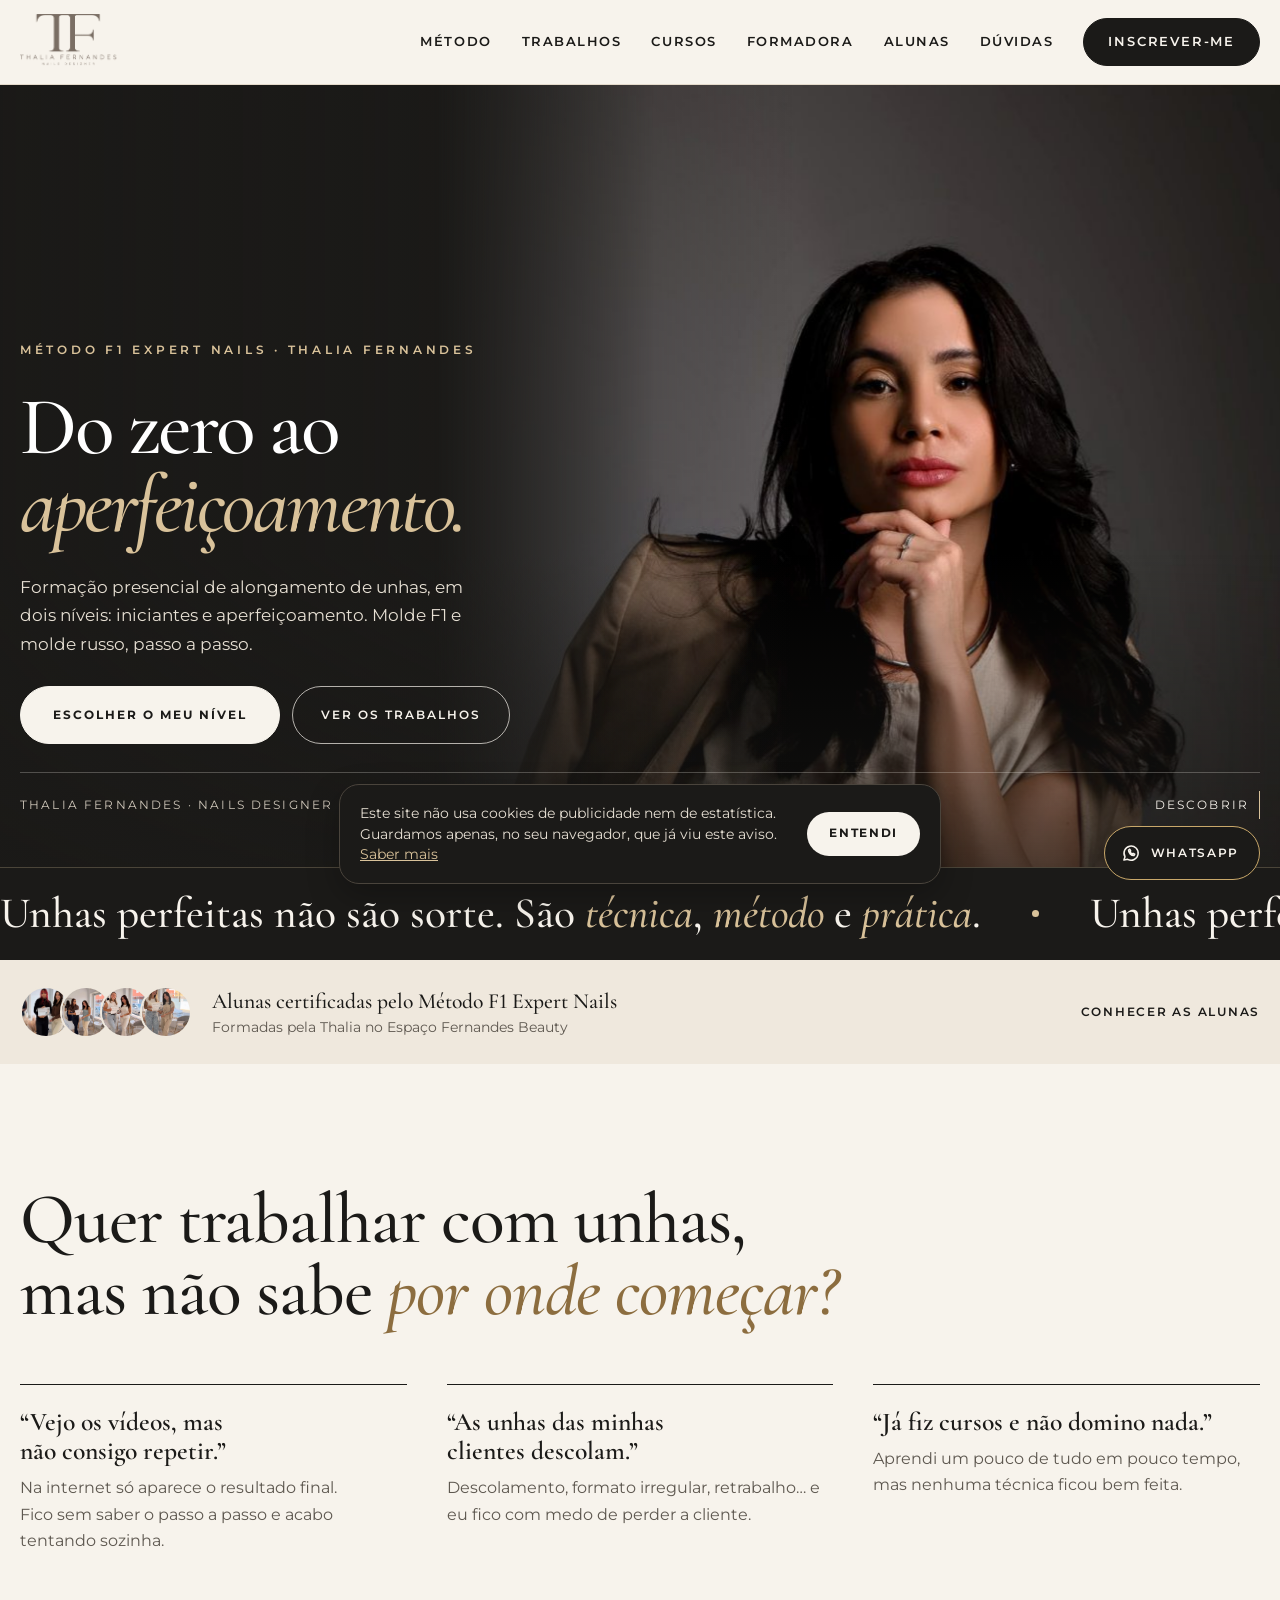
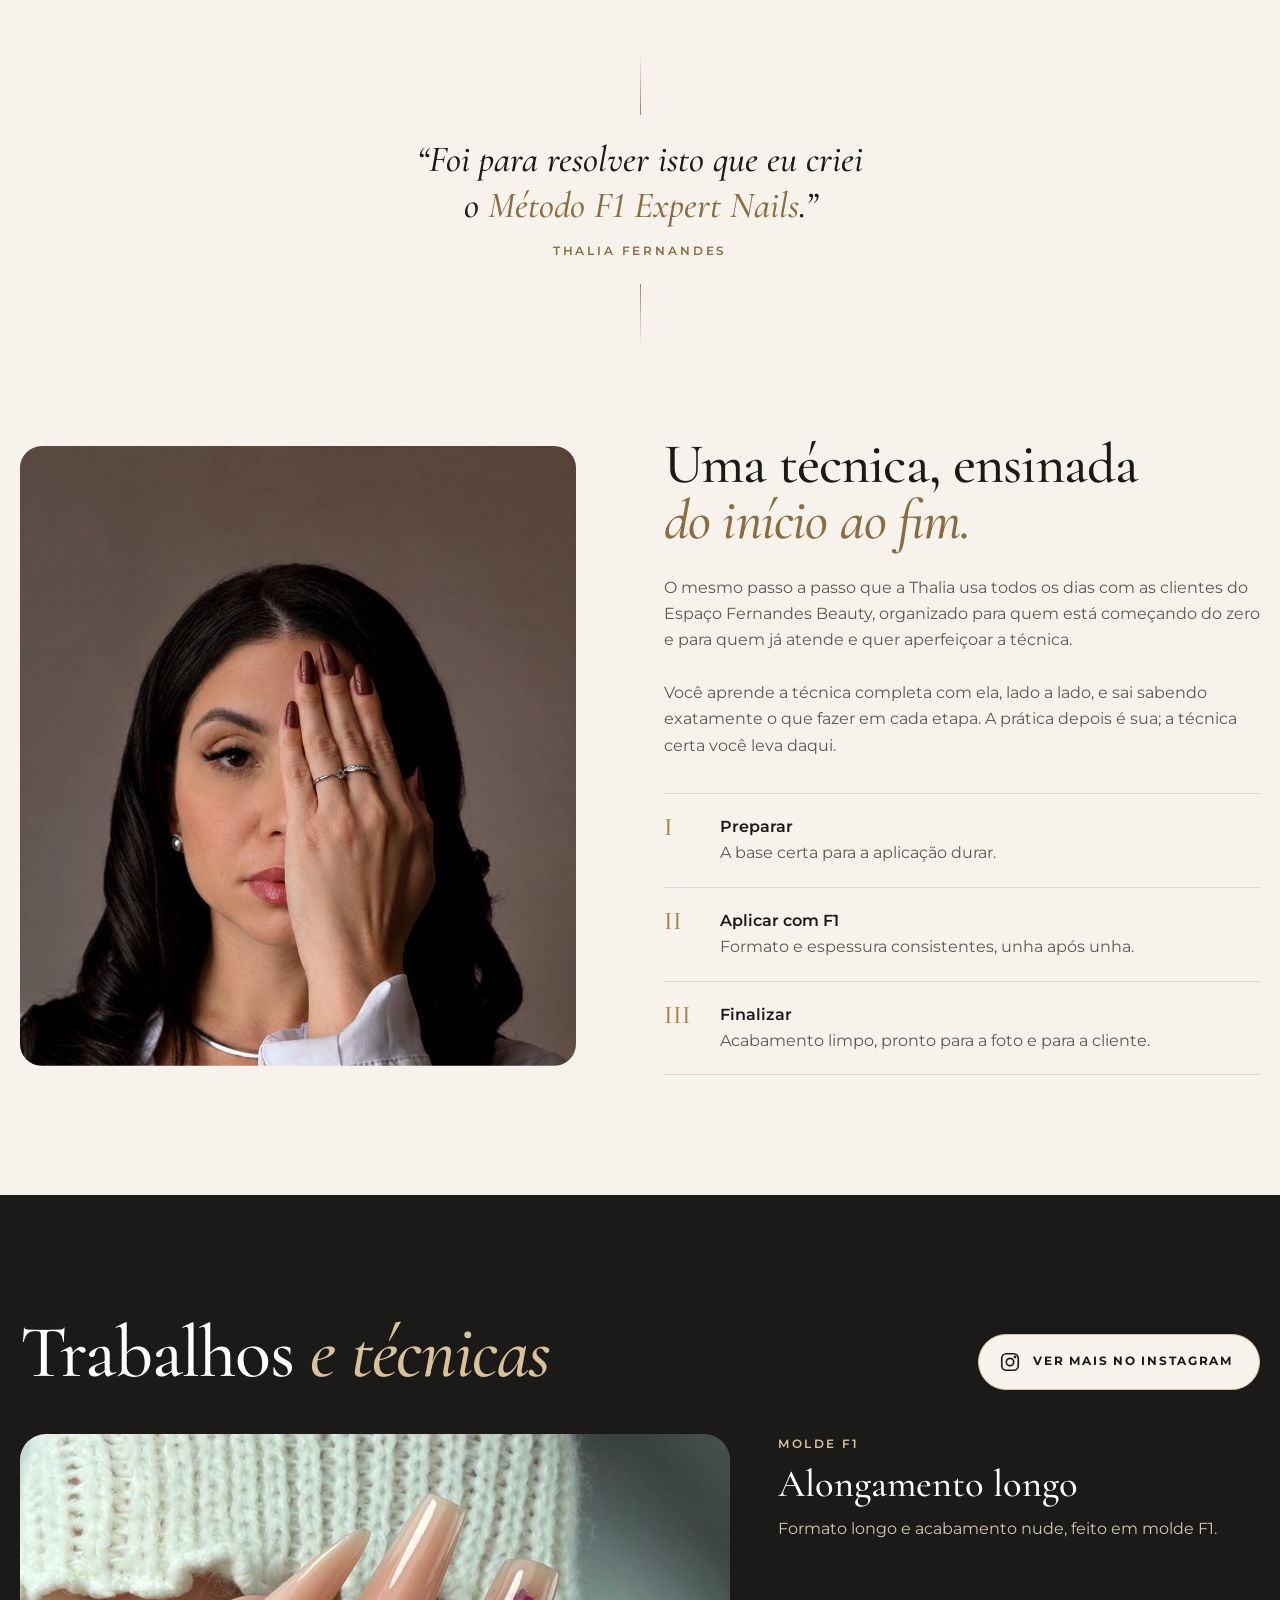
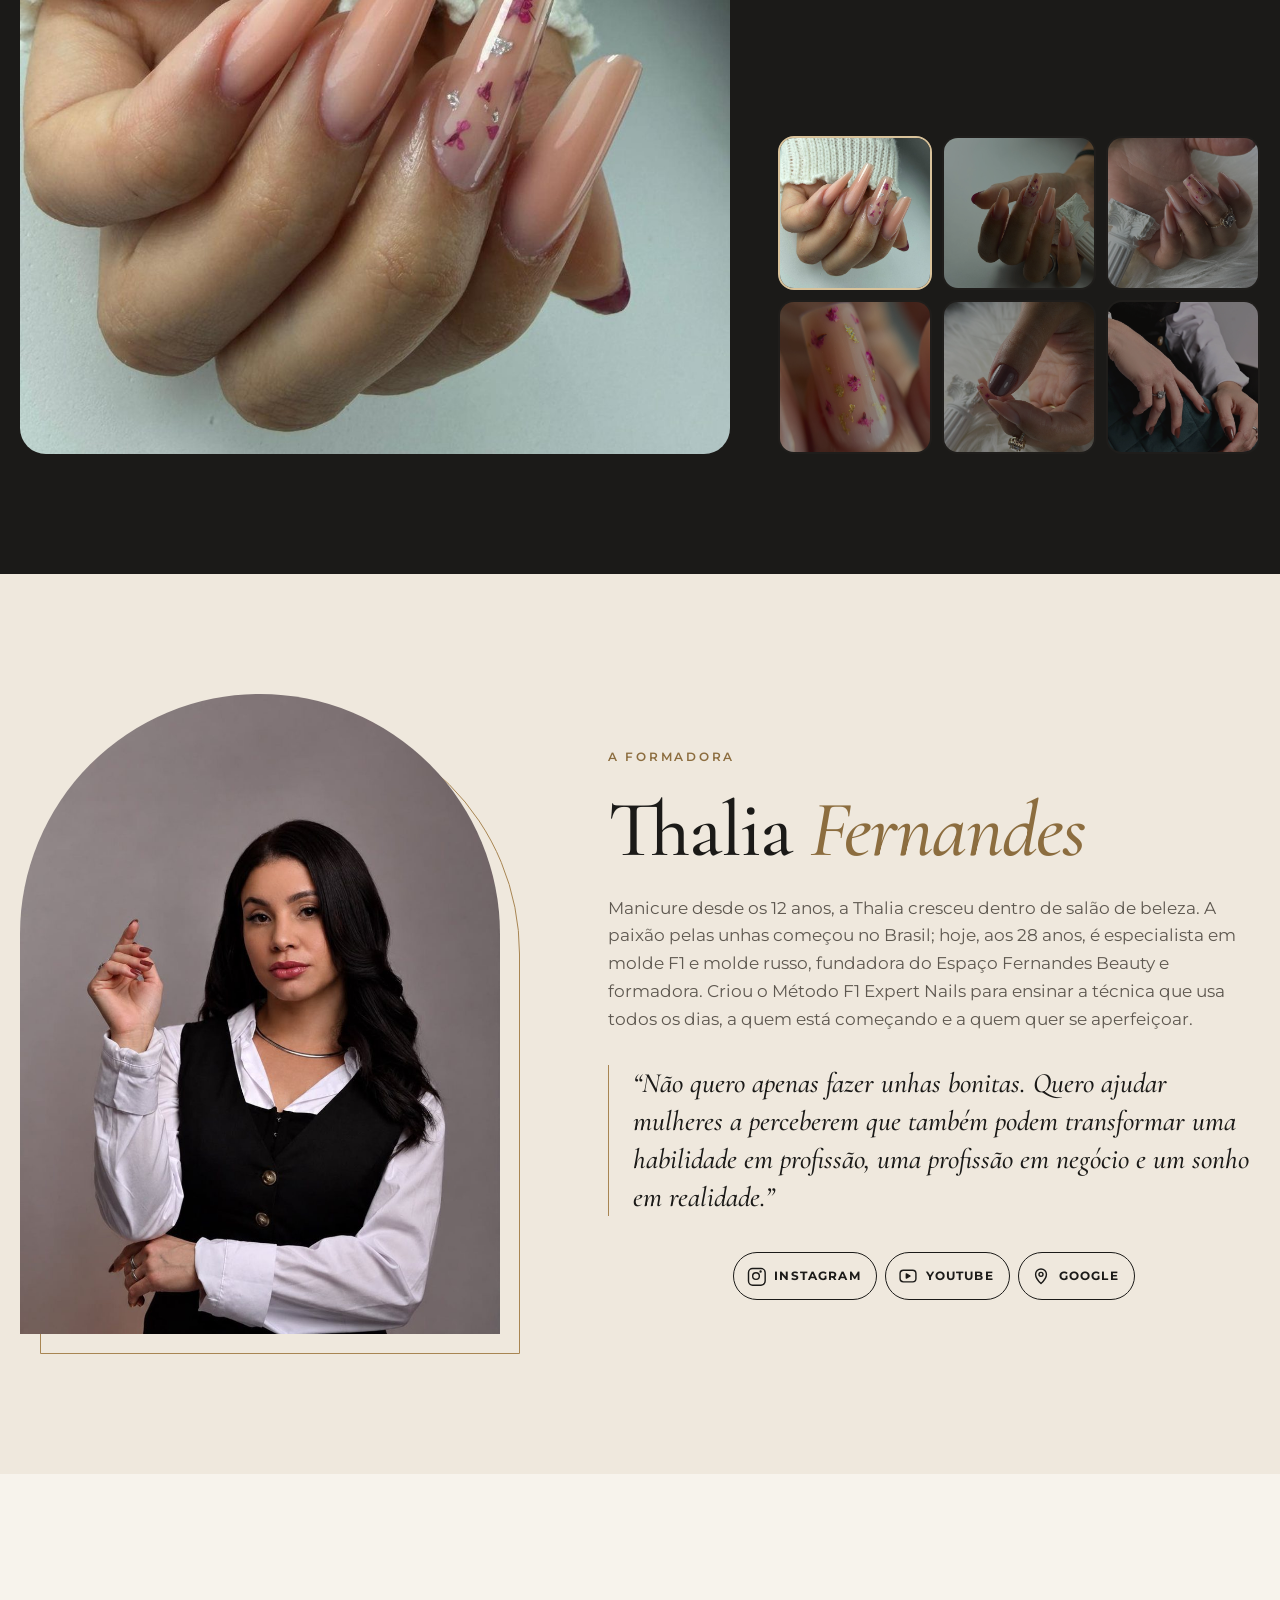
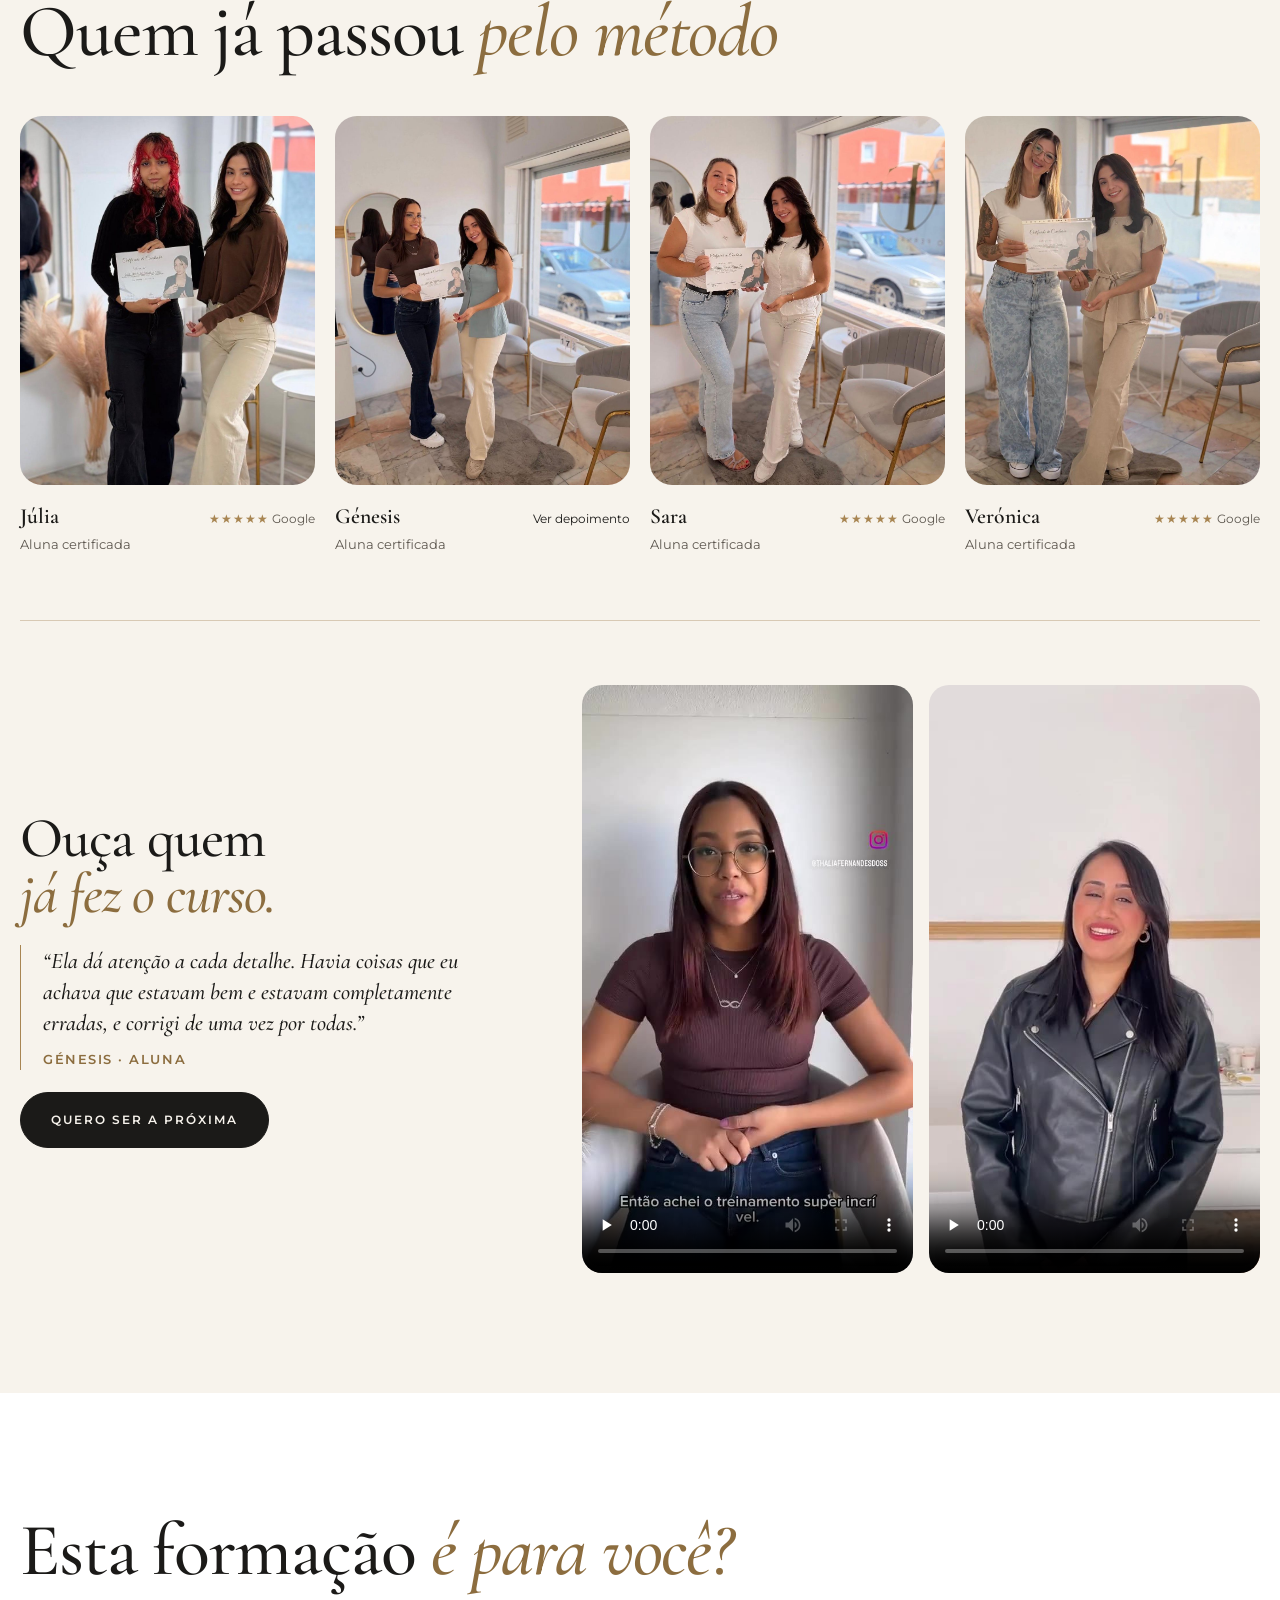
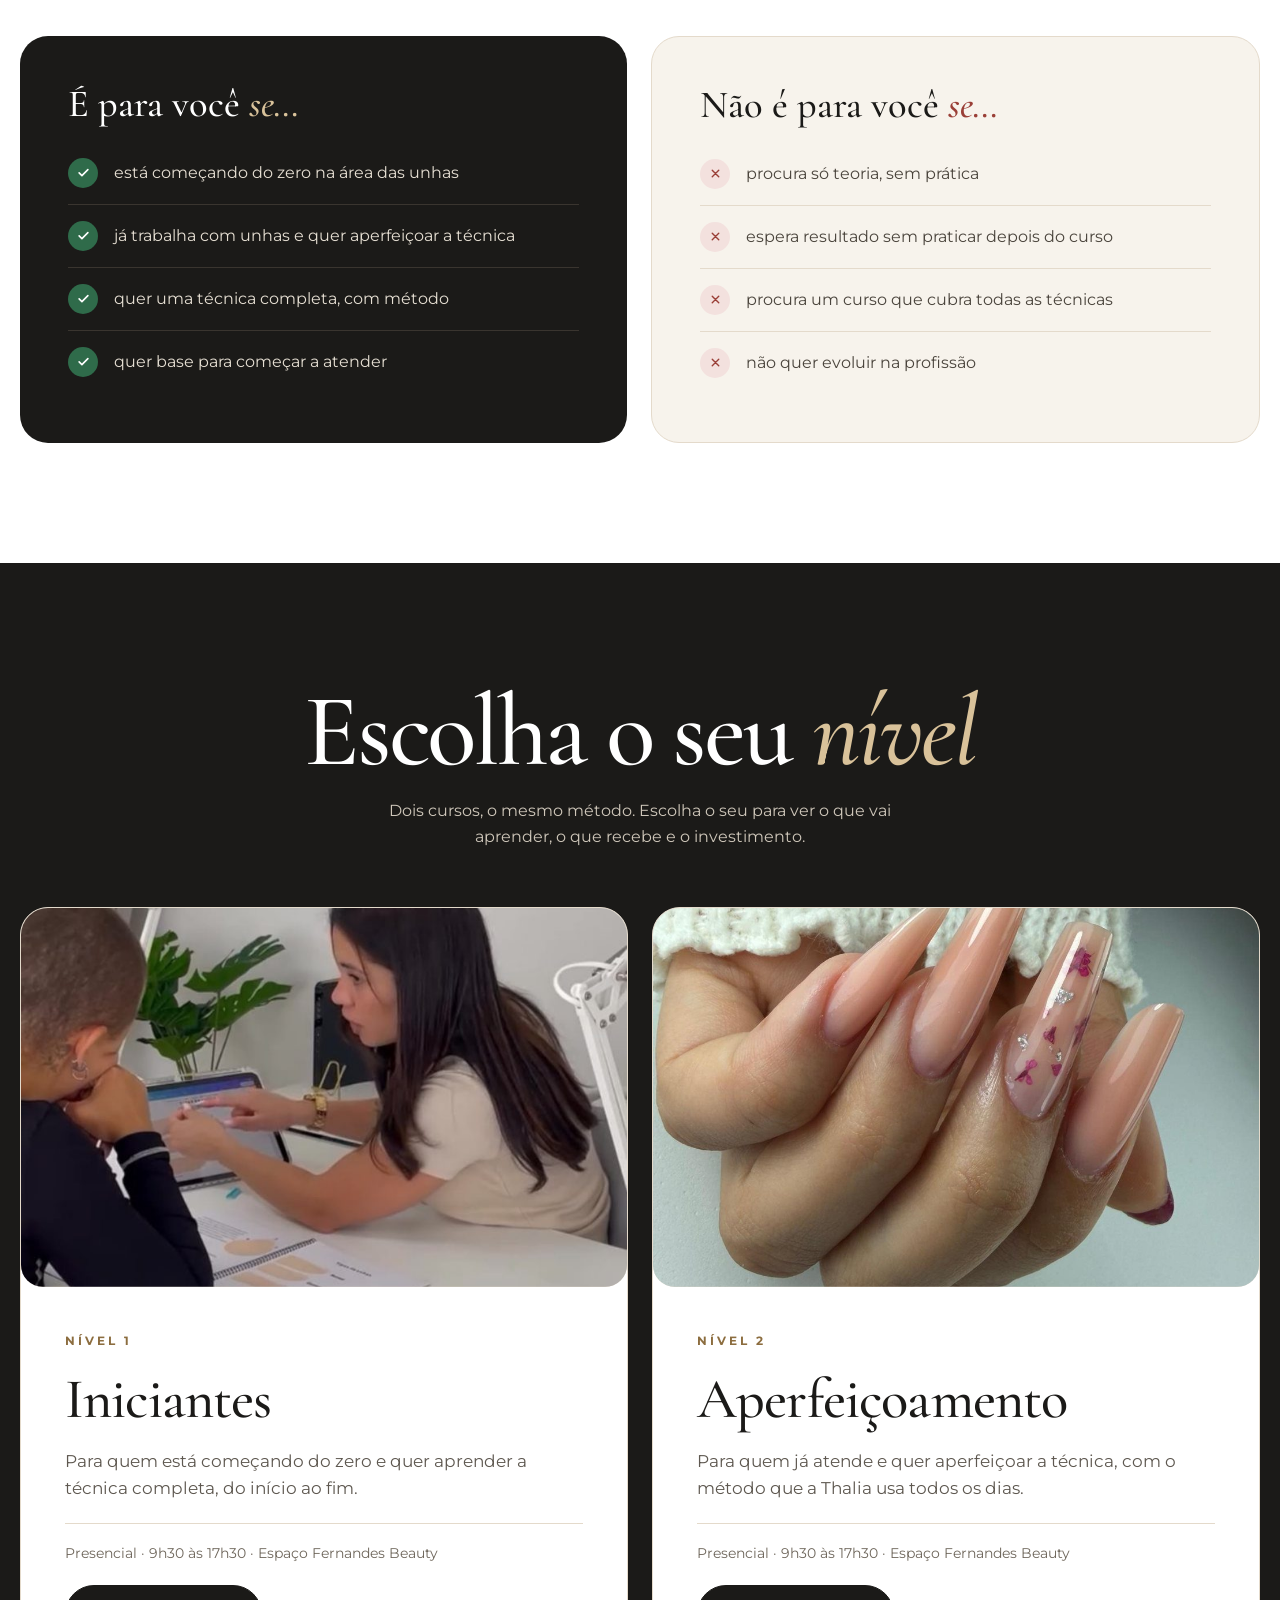
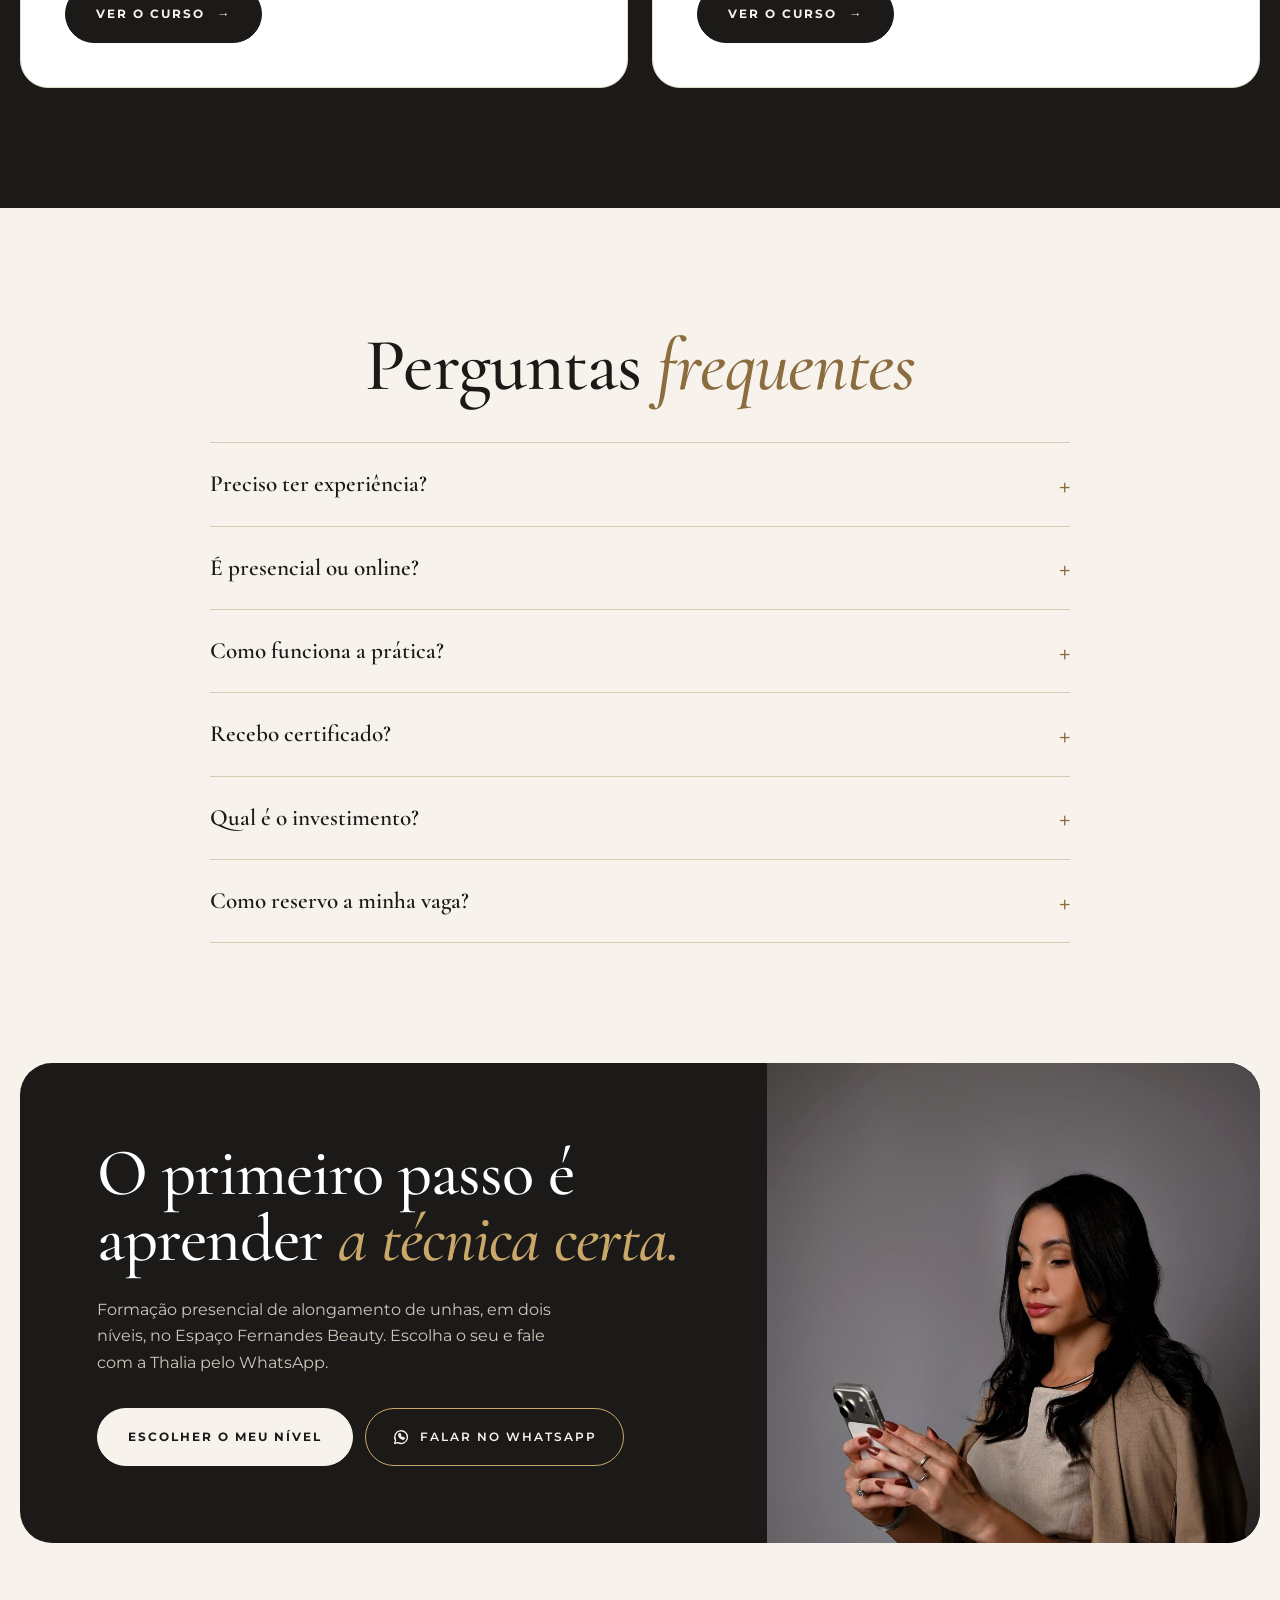
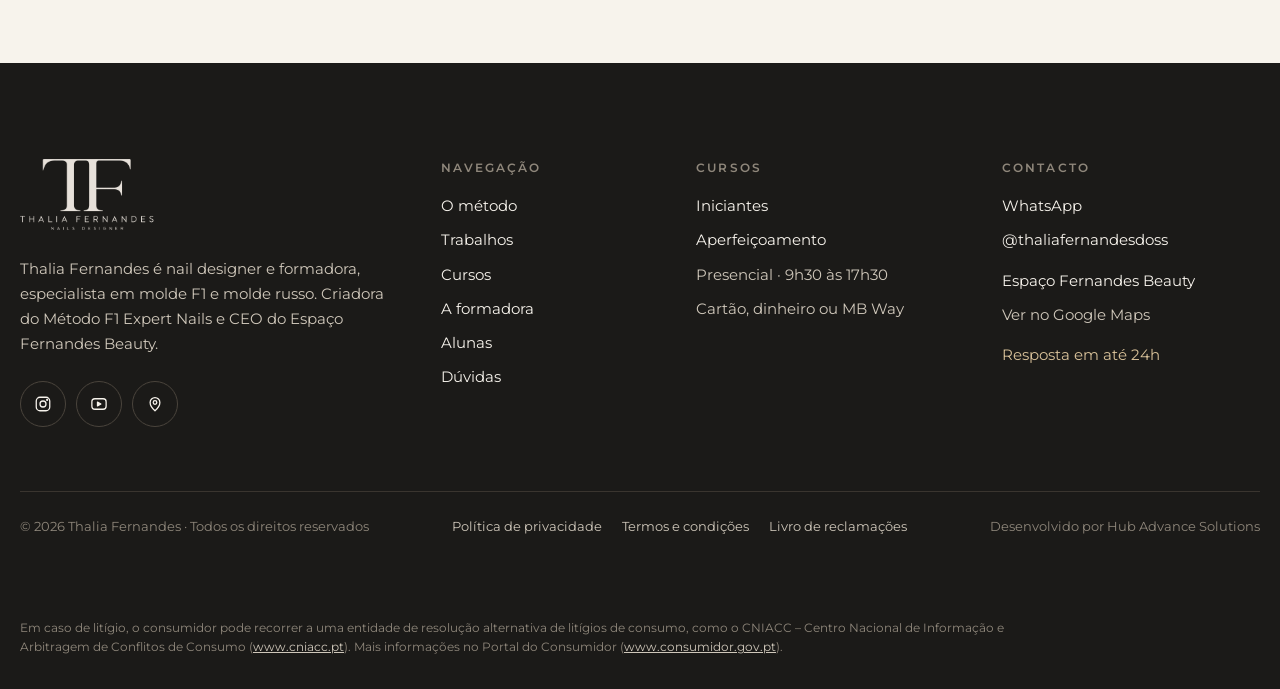
==== commit 5e00ffda: "Add files via upload" ====
--- a/index.html
+++ b/index.html
@@ -13,7 +13,7 @@
 <meta name="robots" content="index, follow">
 <link rel="icon" href="logo-dark.png">
 <link rel="stylesheet" href="motion.css">
-</head>
+<link rel="preload" href="cg-500.woff2" as="font" type="font/woff2" crossorigin><link rel="preload" href="mo-400.woff2" as="font" type="font/woff2" crossorigin></head>
 <body>
 <style>
 @font-face{font-family:'Cormorant Garamond';font-style:normal;font-weight:500;font-display:swap;src:url(cg-500.woff2) format('woff2')}@font-face{font-family:'Cormorant Garamond';font-style:normal;font-weight:600;font-display:swap;src:url(cg-600.woff2) format('woff2')}@font-face{font-family:'Cormorant Garamond';font-style:italic;font-weight:500;font-display:swap;src:url(cg-500i.woff2) format('woff2')}@font-face{font-family:'Cormorant Garamond';font-style:italic;font-weight:600;font-display:swap;src:url(cg-600i.woff2) format('woff2')}@font-face{font-family:'Montserrat';font-style:normal;font-weight:400;font-display:swap;src:url(mo-400.woff2) format('woff2')}@font-face{font-family:'Montserrat';font-style:normal;font-weight:500;font-display:swap;src:url(mo-500.woff2) format('woff2')}@font-face{font-family:'Montserrat';font-style:normal;font-weight:600;font-display:swap;src:url(mo-600.woff2) format('woff2')}@font-face{font-family:'Montserrat';font-style:normal;font-weight:700;font-display:swap;src:url(mo-700.woff2) format('woff2')}
@@ -77,10 +77,10 @@
 @keyframes tfiline{from{transform:scaleX(0)}to{transform:scaleX(1)}}
 @keyframes tfitxt{from{opacity:0;letter-spacing:.2em}to{opacity:1;letter-spacing:.42em}}
 @media (prefers-reduced-motion:no-preference){
-.tf-intro{display:flex;position:fixed;inset:0;z-index:9999;background:#1B1A18;flex-direction:column;align-items:center;justify-content:center;gap:24px;pointer-events:none;animation:tfiout .9s 2.1s cubic-bezier(.76,0,.24,1) forwards}
-.tf-intro img{width:clamp(120px,16vw,180px);height:auto;animation:tfilogo 1.2s .15s cubic-bezier(.2,.7,.2,1) both}
-.tf-intro i{display:block;width:140px;height:1px;background:#D9C29A;transform-origin:center;animation:tfiline .9s .7s cubic-bezier(.2,.7,.2,1) both}
-.tf-intro span{font-size:.72rem;padding-left:.42em;text-transform:uppercase;color:#D9C29A;font-weight:600;animation:tfitxt 1.1s .9s cubic-bezier(.2,.7,.2,1) both}
+.tf-intro{display:flex;position:fixed;inset:0;z-index:9999;background:#1B1A18;flex-direction:column;align-items:center;justify-content:center;gap:24px;pointer-events:none;animation:tfiout .5s .8s cubic-bezier(.76,0,.24,1) forwards}
+.tf-intro img{width:clamp(120px,16vw,180px);height:auto;animation:tfilogo .7s .05s cubic-bezier(.2,.7,.2,1) both}
+.tf-intro i{display:block;width:140px;height:1px;background:#D9C29A;transform-origin:center;animation:tfiline .5s .3s cubic-bezier(.2,.7,.2,1) both}
+.tf-intro span{font-size:.72rem;padding-left:.42em;text-transform:uppercase;color:#D9C29A;font-weight:600;animation:tfitxt .6s .4s cubic-bezier(.2,.7,.2,1) both}
 .tf-hero .tf-in{animation-delay:2.35s!important}.tf-hero .tf-in2{animation-delay:2.5s!important}.tf-hero .tf-in3{animation-delay:2.65s!important}.tf-hero-img{animation-delay:2.2s!important}
 }
 .tf-hlg .tf-hl:first-child{border-left:0!important}
@@ -166,7 +166,7 @@
 <section aria-label="Alunas certificadas" style="background: #EFE8DD; padding: 26px 20px">
 <div style="max-width: 1240px; margin: 0 auto; display: flex; flex-wrap: wrap; align-items: center; justify-content: space-between; gap: 16px 32px">
 <div style="display: flex; align-items: center; gap: 20px; flex-wrap: wrap">
-<div class="tf-av" style="display: flex"><img src="aluna-julia.jpg" alt="" style="width: 48px; height: 48px; border-radius: 999px; object-fit: cover; object-position: 30% 22%; border: 2px solid #EFE8DD"><img src="aluna-genesis.jpg" alt="" style="width: 48px; height: 48px; border-radius: 999px; object-fit: cover; object-position: 30% 22%; border: 2px solid #EFE8DD; margin-left: -12px"><img src="aluna-sara.jpg" alt="" style="width: 48px; height: 48px; border-radius: 999px; object-fit: cover; object-position: 30% 22%; border: 2px solid #EFE8DD; margin-left: -12px"><img src="aluna-veronica.jpg" alt="" style="width: 48px; height: 48px; border-radius: 999px; object-fit: cover; object-position: 30% 22%; border: 2px solid #EFE8DD; margin-left: -12px"></div>
+<div class="tf-av" style="display: flex"><img src="aluna-julia.jpg" alt="" style="width: 48px; height: 48px; border-radius: 999px; object-fit: cover; object-position: 30% 22%; border: 2px solid #EFE8DD" loading="lazy" decoding="async"><img src="aluna-genesis.jpg" alt="" style="width: 48px; height: 48px; border-radius: 999px; object-fit: cover; object-position: 30% 22%; border: 2px solid #EFE8DD; margin-left: -12px" loading="lazy" decoding="async"><img src="aluna-sara.jpg" alt="" style="width: 48px; height: 48px; border-radius: 999px; object-fit: cover; object-position: 30% 22%; border: 2px solid #EFE8DD; margin-left: -12px" loading="lazy" decoding="async"><img src="aluna-veronica.jpg" alt="" style="width: 48px; height: 48px; border-radius: 999px; object-fit: cover; object-position: 30% 22%; border: 2px solid #EFE8DD; margin-left: -12px" loading="lazy" decoding="async"></div>
 <p style="margin: 0; line-height: 1.4"><span style="font-family: 'Cormorant Garamond', serif; font-size: 1.35rem">Alunas certificadas pelo Método F1 Expert Nails</span><br><span style="font-size: 0.85rem; color: #5E5850">Formadas pela Thalia no Espaço Fernandes Beauty</span></p>
 </div>
 <a href="#alunas" class="tf-u" style="font-size: 0.78rem; letter-spacing: 0.14em; text-transform: uppercase; font-weight: 600">Conhecer as alunas</a>
@@ -188,7 +188,7 @@
 
 <section id="metodo" aria-labelledby="metodo-titulo" style="background: #F7F3EC; padding: 0 20px 120px">
 <div style="max-width: 1240px; margin: 0 auto; display: flex; flex-wrap: wrap; align-items: center; gap: 56px 88px">
-<figure class="tf-zoom tf-rv" style="margin: 0; flex: 1 1 380px; min-width: 0; height: clamp(440px, 50vw, 620px)"><img src="mao-rosto.jpg" alt="Thalia Fernandes mostrando unhas amêndoa em tom chocolate" style="width: 100%; height: 100%; object-fit: cover; object-position: center 35%; display: block"></figure>
+<figure class="tf-zoom tf-rv" style="margin: 0; flex: 1 1 380px; min-width: 0; height: clamp(440px, 50vw, 620px)"><img src="mao-rosto.jpg" alt="Thalia Fernandes mostrando unhas amêndoa em tom chocolate" style="width: 100%; height: 100%; object-fit: cover; object-position: center 35%; display: block" loading="lazy" decoding="async"></figure>
 <div class="tf-rv" style="flex: 1 1 420px; min-width: 0; display: flex; flex-direction: column; gap: 26px">
 <h2 id="metodo-titulo" style="margin: 0; font-family: 'Cormorant Garamond', serif; font-weight: 500; font-size: clamp(2.2rem, 4.4vw, 4.2rem); line-height: 1; letter-spacing: -0.015em">Uma técnica, ensinada<br class="tf-brd"> <em>do início ao fim.</em></h2>
 <p style="margin: 0; color: #5E5850">O mesmo passo a passo que a Thalia usa todos os dias com as clientes do Espaço Fernandes Beauty, organizado para quem está começando do zero e para quem já atende e quer aperfeiçoar a técnica.</p>
@@ -210,7 +210,7 @@
 </div>
 <div class="tf-rv" style="display: flex; flex-wrap: wrap; gap: 32px 48px; align-items: stretch">
 <figure style="margin: 0; flex: 1.6 1 420px; min-width: 0; position: relative; height: clamp(380px, 52vw, 620px); border-radius: 26px; overflow: hidden; background: #23211E">
-<img id="g-img" src="unha-camisola.jpg" alt="Alongamento longo em molde F1" class="tf-gimg" style="width: 100%; height: 100%; object-fit: cover; object-position: center 62%; display: block" data-x="1">
+<img id="g-img" src="unha-camisola.jpg" alt="Alongamento longo em molde F1" class="tf-gimg" style="width: 100%; height: 100%; object-fit: cover; object-position: center 62%; display: block" data-x="1" loading="lazy" decoding="async">
 </figure>
 <div style="flex: 1 1 300px; min-width: 0; display: flex; flex-direction: column; justify-content: space-between; gap: 28px">
 <div aria-live="polite" style="display: flex; flex-direction: column; gap: 10px">
@@ -220,17 +220,17 @@
 </div>
 <div role="group" aria-label="Escolher trabalho" style="display: grid; grid-template-columns: repeat(3, minmax(0, 1fr)); gap: 10px">
 
-<button type="button" data-i="0" aria-label="Alongamento longo" aria-pressed="true" class="tf-thumb" style="padding: 0; aspect-ratio: 1 / 1; border-radius: 16px; overflow: hidden; cursor: pointer; background: #23211E; border: 2px solid #D9C29A; opacity: 1"><img src="unha-camisola.jpg" alt="" style="width: 100%; height: 100%; object-fit: cover; object-position: center 62%; display: block"></button>
-
-<button type="button" data-i="1" aria-label="Nude com flores secas" aria-pressed="false" class="tf-thumb" style="padding: 0; aspect-ratio: 1 / 1; border-radius: 16px; overflow: hidden; cursor: pointer; background: #23211E; border: 2px solid transparent; opacity: 0.55"><img src="unha-coluna.jpg" alt="" style="width: 100%; height: 100%; object-fit: cover; object-position: center 55%; display: block"></button>
-
-<button type="button" data-i="2" aria-label="Flores e folha de ouro" aria-pressed="false" class="tf-thumb" style="padding: 0; aspect-ratio: 1 / 1; border-radius: 16px; overflow: hidden; cursor: pointer; background: #23211E; border: 2px solid transparent; opacity: 0.55"><img src="unha-pelo.jpg" alt="" style="width: 100%; height: 100%; object-fit: cover; object-position: center 55%; display: block"></button>
-
-<button type="button" data-i="3" aria-label="Detalhe em macro" aria-pressed="false" class="tf-thumb" style="padding: 0; aspect-ratio: 1 / 1; border-radius: 16px; overflow: hidden; cursor: pointer; background: #23211E; border: 2px solid transparent; opacity: 0.55"><img src="unha-macro.jpg" alt="" style="width: 100%; height: 100%; object-fit: cover; object-position: center 45%; display: block"></button>
-
-<button type="button" data-i="4" aria-label="Tom chocolate" aria-pressed="false" class="tf-thumb" style="padding: 0; aspect-ratio: 1 / 1; border-radius: 16px; overflow: hidden; cursor: pointer; background: #23211E; border: 2px solid transparent; opacity: 0.55"><img src="unha-polegar.jpg" alt="" style="width: 100%; height: 100%; object-fit: cover; object-position: center 50%; display: block"></button>
-
-<button type="button" data-i="5" aria-label="Chocolate em amêndoa" aria-pressed="false" class="tf-thumb" style="padding: 0; aspect-ratio: 1 / 1; border-radius: 16px; overflow: hidden; cursor: pointer; background: #23211E; border: 2px solid transparent; opacity: 0.55"><img src="thalia-maos.jpg" alt="" style="width: 100%; height: 100%; object-fit: cover; object-position: 60% center; display: block"></button>
+<button type="button" data-i="0" aria-label="Alongamento longo" aria-pressed="true" class="tf-thumb" style="padding: 0; aspect-ratio: 1 / 1; border-radius: 16px; overflow: hidden; cursor: pointer; background: #23211E; border: 2px solid #D9C29A; opacity: 1"><img src="unha-camisola.jpg" alt="" style="width: 100%; height: 100%; object-fit: cover; object-position: center 62%; display: block" loading="lazy" decoding="async"></button>
+
+<button type="button" data-i="1" aria-label="Nude com flores secas" aria-pressed="false" class="tf-thumb" style="padding: 0; aspect-ratio: 1 / 1; border-radius: 16px; overflow: hidden; cursor: pointer; background: #23211E; border: 2px solid transparent; opacity: 0.55"><img src="unha-coluna.jpg" alt="" style="width: 100%; height: 100%; object-fit: cover; object-position: center 55%; display: block" loading="lazy" decoding="async"></button>
+
+<button type="button" data-i="2" aria-label="Flores e folha de ouro" aria-pressed="false" class="tf-thumb" style="padding: 0; aspect-ratio: 1 / 1; border-radius: 16px; overflow: hidden; cursor: pointer; background: #23211E; border: 2px solid transparent; opacity: 0.55"><img src="unha-pelo.jpg" alt="" style="width: 100%; height: 100%; object-fit: cover; object-position: center 55%; display: block" loading="lazy" decoding="async"></button>
+
+<button type="button" data-i="3" aria-label="Detalhe em macro" aria-pressed="false" class="tf-thumb" style="padding: 0; aspect-ratio: 1 / 1; border-radius: 16px; overflow: hidden; cursor: pointer; background: #23211E; border: 2px solid transparent; opacity: 0.55"><img src="unha-macro.jpg" alt="" style="width: 100%; height: 100%; object-fit: cover; object-position: center 45%; display: block" loading="lazy" decoding="async"></button>
+
+<button type="button" data-i="4" aria-label="Tom chocolate" aria-pressed="false" class="tf-thumb" style="padding: 0; aspect-ratio: 1 / 1; border-radius: 16px; overflow: hidden; cursor: pointer; background: #23211E; border: 2px solid transparent; opacity: 0.55"><img src="unha-polegar.jpg" alt="" style="width: 100%; height: 100%; object-fit: cover; object-position: center 50%; display: block" loading="lazy" decoding="async"></button>
+
+<button type="button" data-i="5" aria-label="Chocolate em amêndoa" aria-pressed="false" class="tf-thumb" style="padding: 0; aspect-ratio: 1 / 1; border-radius: 16px; overflow: hidden; cursor: pointer; background: #23211E; border: 2px solid transparent; opacity: 0.55"><img src="thalia-maos.jpg" alt="" style="width: 100%; height: 100%; object-fit: cover; object-position: 60% center; display: block" loading="lazy" decoding="async"></button>
 
 </div>
 </div>
@@ -242,7 +242,7 @@
 <div style="max-width: 1240px; margin: 0 auto; display: flex; flex-wrap: wrap; align-items: center; gap: 56px 88px">
 <figure class="tf-rv" style="margin: 0; flex: 1 1 340px; min-width: 0; max-width: 480px; position: relative; padding: 0 20px 20px 0">
 <div aria-hidden="true" style="position: absolute; top: 20px; left: 20px; right: 0; bottom: 0; border: 1px solid #A88552; border-radius: 240px 240px 0 0"></div>
-<div class="tf-zoom" style="position: relative; aspect-ratio: 3 / 4; border-radius: 240px 240px 0 0"><img src="colete.jpg" alt="Thalia Fernandes, formadora do Método F1 Expert Nails" style="width: 100%; height: 100%; object-fit: cover; object-position: center 20%; display: block"></div>
+<div class="tf-zoom" style="position: relative; aspect-ratio: 3 / 4; border-radius: 240px 240px 0 0"><img src="colete.jpg" alt="Thalia Fernandes, formadora do Método F1 Expert Nails" style="width: 100%; height: 100%; object-fit: cover; object-position: center 20%; display: block" loading="lazy" decoding="async"></div>
 </figure>
 <div class="tf-rv" style="flex: 1 1 420px; min-width: 0; display: flex; flex-direction: column; gap: 24px">
 <span style="font-size: 0.78rem; letter-spacing: 0.22em; text-transform: uppercase; font-weight: 600; color: #8C6D3F">A formadora</span>
@@ -260,10 +260,10 @@
 <h2 id="alunas-titulo" style="margin: 0; font-family: 'Cormorant Garamond', serif; font-weight: 500; font-size: clamp(2.6rem, 5.8vw, 4.9rem); line-height: 1; letter-spacing: -0.015em">Quem já passou <em>pelo método</em></h2>
 </div>
 <div class="tf-g4 tf-stag">
-<figure style="margin: 0; display: flex; flex-direction: column; gap: 14px"><div class="tf-zoom" style="aspect-ratio: 4 / 5"><img src="aluna-julia.jpg" alt="Júlia com o certificado, ao lado da Thalia" style="width: 100%; height: 100%; object-fit: cover; object-position: center 25%; display: block"></div><figcaption style="display: flex; justify-content: space-between; align-items: baseline; gap: 8px; flex-wrap: wrap"><span><strong style="font-family: 'Cormorant Garamond', serif; font-size: 1.35rem; font-weight: 600">Júlia</strong><span style="display: block; font-size: 0.82rem; color: #5E5850">Aluna certificada</span></span><span role="img" aria-label="Avaliação de 5 estrelas no Google" style="font-size: 0.75rem; color: #5E5850; white-space: nowrap"><span aria-hidden="true" style="color: #A88552; letter-spacing: 1px">★★★★★</span> Google</span></figcaption></figure>
-<figure style="margin: 0; display: flex; flex-direction: column; gap: 14px"><div class="tf-zoom" style="aspect-ratio: 4 / 5"><img src="aluna-genesis.jpg" alt="Génesis com o certificado, ao lado da Thalia" style="width: 100%; height: 100%; object-fit: cover; object-position: center 25%; display: block"></div><figcaption style="display: flex; justify-content: space-between; align-items: baseline; gap: 8px; flex-wrap: wrap"><span><strong style="font-family: 'Cormorant Garamond', serif; font-size: 1.35rem; font-weight: 600">Génesis</strong><span style="display: block; font-size: 0.82rem; color: #5E5850">Aluna certificada</span></span><a href="#depoimentos" class="tf-u" style="font-size: 0.75rem; white-space: nowrap">Ver depoimento</a></figcaption></figure>
-<figure style="margin: 0; display: flex; flex-direction: column; gap: 14px"><div class="tf-zoom" style="aspect-ratio: 4 / 5"><img src="aluna-sara.jpg" alt="Sara com o certificado, ao lado da Thalia" style="width: 100%; height: 100%; object-fit: cover; object-position: center 25%; display: block"></div><figcaption style="display: flex; justify-content: space-between; align-items: baseline; gap: 8px; flex-wrap: wrap"><span><strong style="font-family: 'Cormorant Garamond', serif; font-size: 1.35rem; font-weight: 600">Sara</strong><span style="display: block; font-size: 0.82rem; color: #5E5850">Aluna certificada</span></span><span role="img" aria-label="Avaliação de 5 estrelas no Google" style="font-size: 0.75rem; color: #5E5850; white-space: nowrap"><span aria-hidden="true" style="color: #A88552; letter-spacing: 1px">★★★★★</span> Google</span></figcaption></figure>
-<figure style="margin: 0; display: flex; flex-direction: column; gap: 14px"><div class="tf-zoom" style="aspect-ratio: 4 / 5"><img src="aluna-veronica.jpg" alt="Verónica com o certificado, ao lado da Thalia" style="width: 100%; height: 100%; object-fit: cover; object-position: center 25%; display: block"></div><figcaption style="display: flex; justify-content: space-between; align-items: baseline; gap: 8px; flex-wrap: wrap"><span><strong style="font-family: 'Cormorant Garamond', serif; font-size: 1.35rem; font-weight: 600">Verónica</strong><span style="display: block; font-size: 0.82rem; color: #5E5850">Aluna certificada</span></span><span role="img" aria-label="Avaliação de 5 estrelas no Google" style="font-size: 0.75rem; color: #5E5850; white-space: nowrap"><span aria-hidden="true" style="color: #A88552; letter-spacing: 1px">★★★★★</span> Google</span></figcaption></figure>
+<figure style="margin: 0; display: flex; flex-direction: column; gap: 14px"><div class="tf-zoom" style="aspect-ratio: 4 / 5"><img src="aluna-julia.jpg" alt="Júlia com o certificado, ao lado da Thalia" style="width: 100%; height: 100%; object-fit: cover; object-position: center 25%; display: block" loading="lazy" decoding="async"></div><figcaption style="display: flex; justify-content: space-between; align-items: baseline; gap: 8px; flex-wrap: wrap"><span><strong style="font-family: 'Cormorant Garamond', serif; font-size: 1.35rem; font-weight: 600">Júlia</strong><span style="display: block; font-size: 0.82rem; color: #5E5850">Aluna certificada</span></span><span role="img" aria-label="Avaliação de 5 estrelas no Google" style="font-size: 0.75rem; color: #5E5850; white-space: nowrap"><span aria-hidden="true" style="color: #A88552; letter-spacing: 1px">★★★★★</span> Google</span></figcaption></figure>
+<figure style="margin: 0; display: flex; flex-direction: column; gap: 14px"><div class="tf-zoom" style="aspect-ratio: 4 / 5"><img src="aluna-genesis.jpg" alt="Génesis com o certificado, ao lado da Thalia" style="width: 100%; height: 100%; object-fit: cover; object-position: center 25%; display: block" loading="lazy" decoding="async"></div><figcaption style="display: flex; justify-content: space-between; align-items: baseline; gap: 8px; flex-wrap: wrap"><span><strong style="font-family: 'Cormorant Garamond', serif; font-size: 1.35rem; font-weight: 600">Génesis</strong><span style="display: block; font-size: 0.82rem; color: #5E5850">Aluna certificada</span></span><a href="#depoimentos" class="tf-u" style="font-size: 0.75rem; white-space: nowrap">Ver depoimento</a></figcaption></figure>
+<figure style="margin: 0; display: flex; flex-direction: column; gap: 14px"><div class="tf-zoom" style="aspect-ratio: 4 / 5"><img src="aluna-sara.jpg" alt="Sara com o certificado, ao lado da Thalia" style="width: 100%; height: 100%; object-fit: cover; object-position: center 25%; display: block" loading="lazy" decoding="async"></div><figcaption style="display: flex; justify-content: space-between; align-items: baseline; gap: 8px; flex-wrap: wrap"><span><strong style="font-family: 'Cormorant Garamond', serif; font-size: 1.35rem; font-weight: 600">Sara</strong><span style="display: block; font-size: 0.82rem; color: #5E5850">Aluna certificada</span></span><span role="img" aria-label="Avaliação de 5 estrelas no Google" style="font-size: 0.75rem; color: #5E5850; white-space: nowrap"><span aria-hidden="true" style="color: #A88552; letter-spacing: 1px">★★★★★</span> Google</span></figcaption></figure>
+<figure style="margin: 0; display: flex; flex-direction: column; gap: 14px"><div class="tf-zoom" style="aspect-ratio: 4 / 5"><img src="aluna-veronica.jpg" alt="Verónica com o certificado, ao lado da Thalia" style="width: 100%; height: 100%; object-fit: cover; object-position: center 25%; display: block" loading="lazy" decoding="async"></div><figcaption style="display: flex; justify-content: space-between; align-items: baseline; gap: 8px; flex-wrap: wrap"><span><strong style="font-family: 'Cormorant Garamond', serif; font-size: 1.35rem; font-weight: 600">Verónica</strong><span style="display: block; font-size: 0.82rem; color: #5E5850">Aluna certificada</span></span><span role="img" aria-label="Avaliação de 5 estrelas no Google" style="font-size: 0.75rem; color: #5E5850; white-space: nowrap"><span aria-hidden="true" style="color: #A88552; letter-spacing: 1px">★★★★★</span> Google</span></figcaption></figure>
 </div>
 <div id="depoimentos" class="tf-rv" style="display: flex; flex-wrap: wrap; align-items: center; gap: 48px 72px; border-top: 1px solid #D8C9B4; padding-top: 64px; margin-top: 16px">
 <div style="flex: 1 1 320px; min-width: 0; display: flex; flex-direction: column; gap: 22px">
@@ -350,7 +350,7 @@
 <a href="https://wa.me/351960323924?text=Ol%C3%A1%20Thalia%2C%20quero%20mais%20informa%C3%A7%C3%B5es%20sobre%20o%20M%C3%A9todo%20F1" target="_blank" rel="noopener" class="tf-btn tf-gold" style="border-radius: 999px; display: inline-flex; align-items: center; justify-content: center; gap: 10px; min-height: 56px; padding: 0 26px; border: 1px solid #C9A86A; color: #F7F3EC; text-decoration: none; font-size: 0.78rem; letter-spacing: 0.16em; text-transform: uppercase; font-weight: 600"><svg width="18" height="18" viewBox="0 0 24 24" fill="none" stroke="currentColor" stroke-width="1.8" stroke-linecap="round" stroke-linejoin="round" aria-hidden="true"><path d="M3.5 20.5l1.3-4A8.5 8.5 0 1 1 8 19.6z"></path><path d="M9 8.5c0 3.5 3 6.5 6.5 6.5l1-1.6-2-1-1 .8a5 5 0 0 1-2.7-2.7l.8-1-1-2z"></path></svg>Falar no WhatsApp</a>
 </div>
 </div>
-<figure class="tf-zoom" style="margin: 0; flex: 1 1 360px; min-width: 0; min-height: 440px; position: relative; border-radius: 0"><img src="telemovel.jpg" alt="Thalia Fernandes ao telemóvel" style="position: absolute; inset: 0; width: 100%; height: 100%; object-fit: cover; object-position: center 30%; display: block"></figure>
+<figure class="tf-zoom" style="margin: 0; flex: 1 1 360px; min-width: 0; min-height: 440px; position: relative; border-radius: 0"><img src="telemovel.jpg" alt="Thalia Fernandes ao telemóvel" style="position: absolute; inset: 0; width: 100%; height: 100%; object-fit: cover; object-position: center 30%; display: block" loading="lazy" decoding="async"></figure>
 </div>
 </section>
 
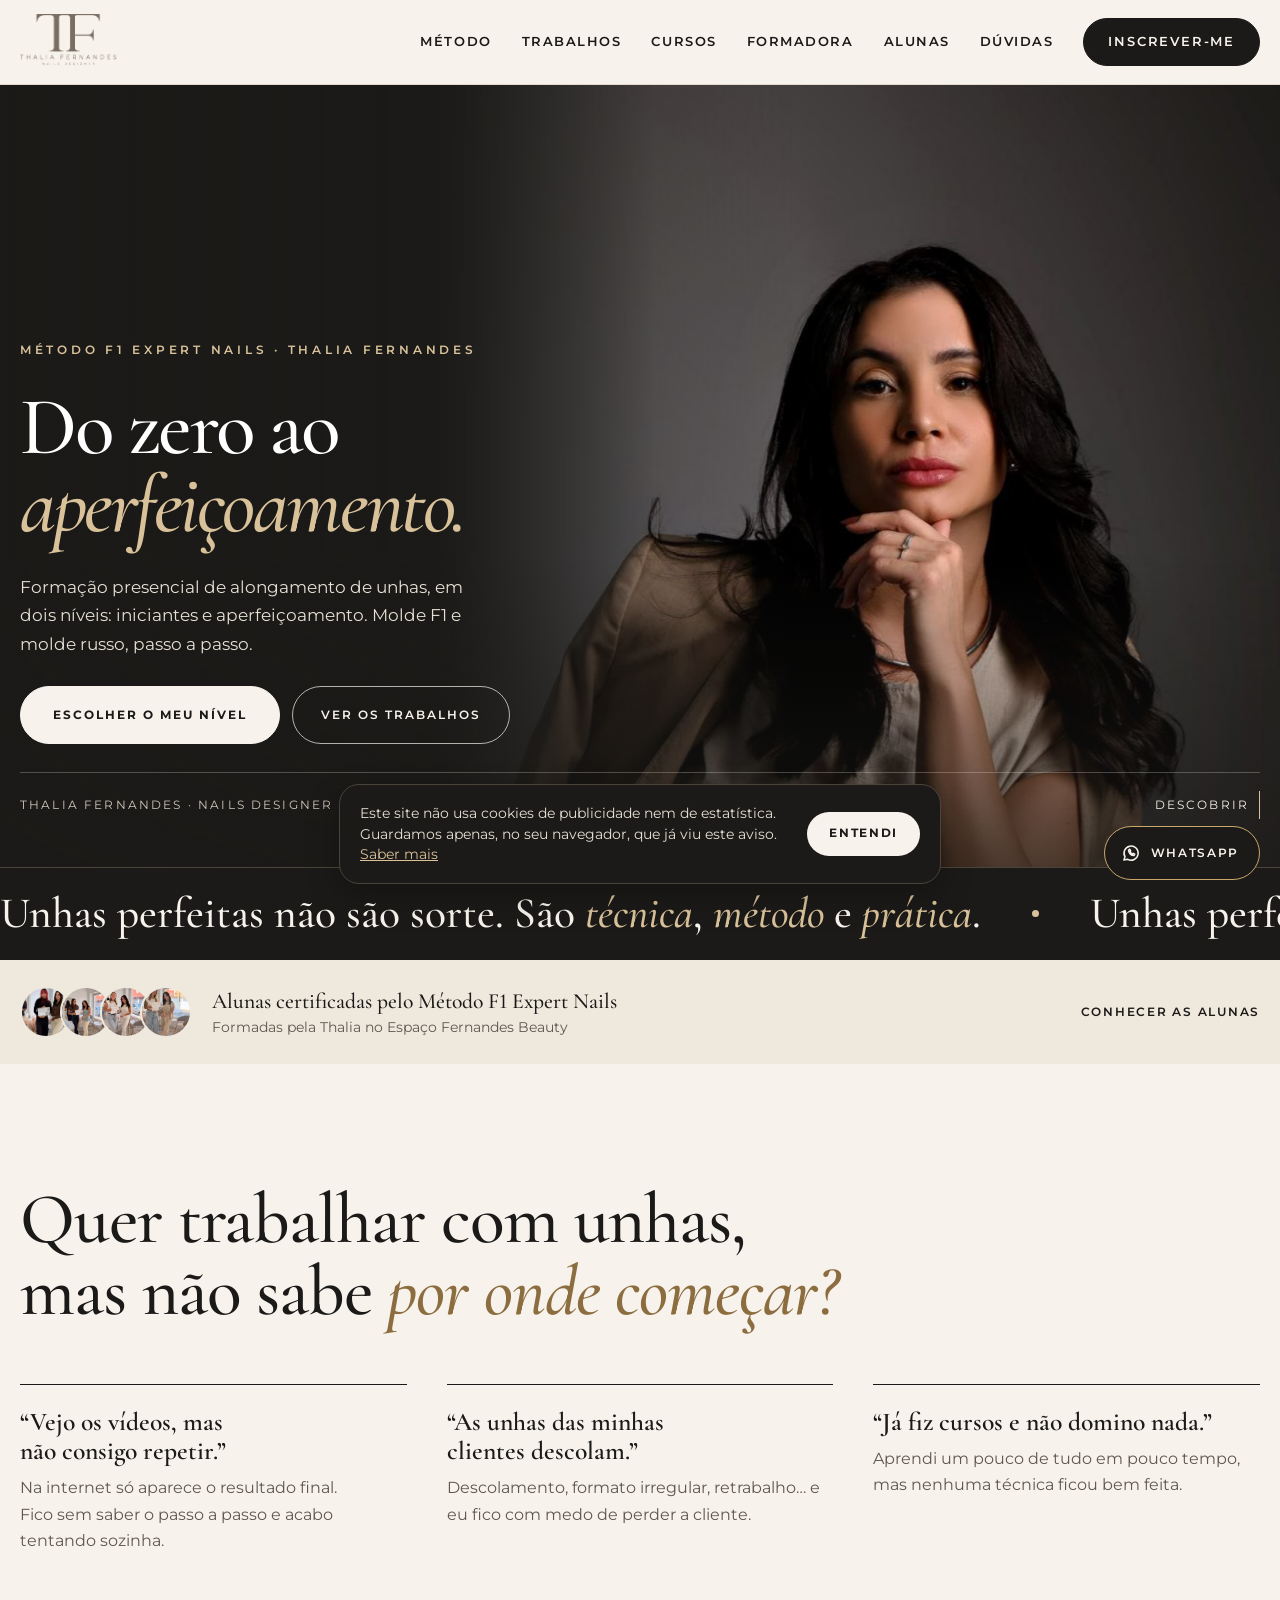
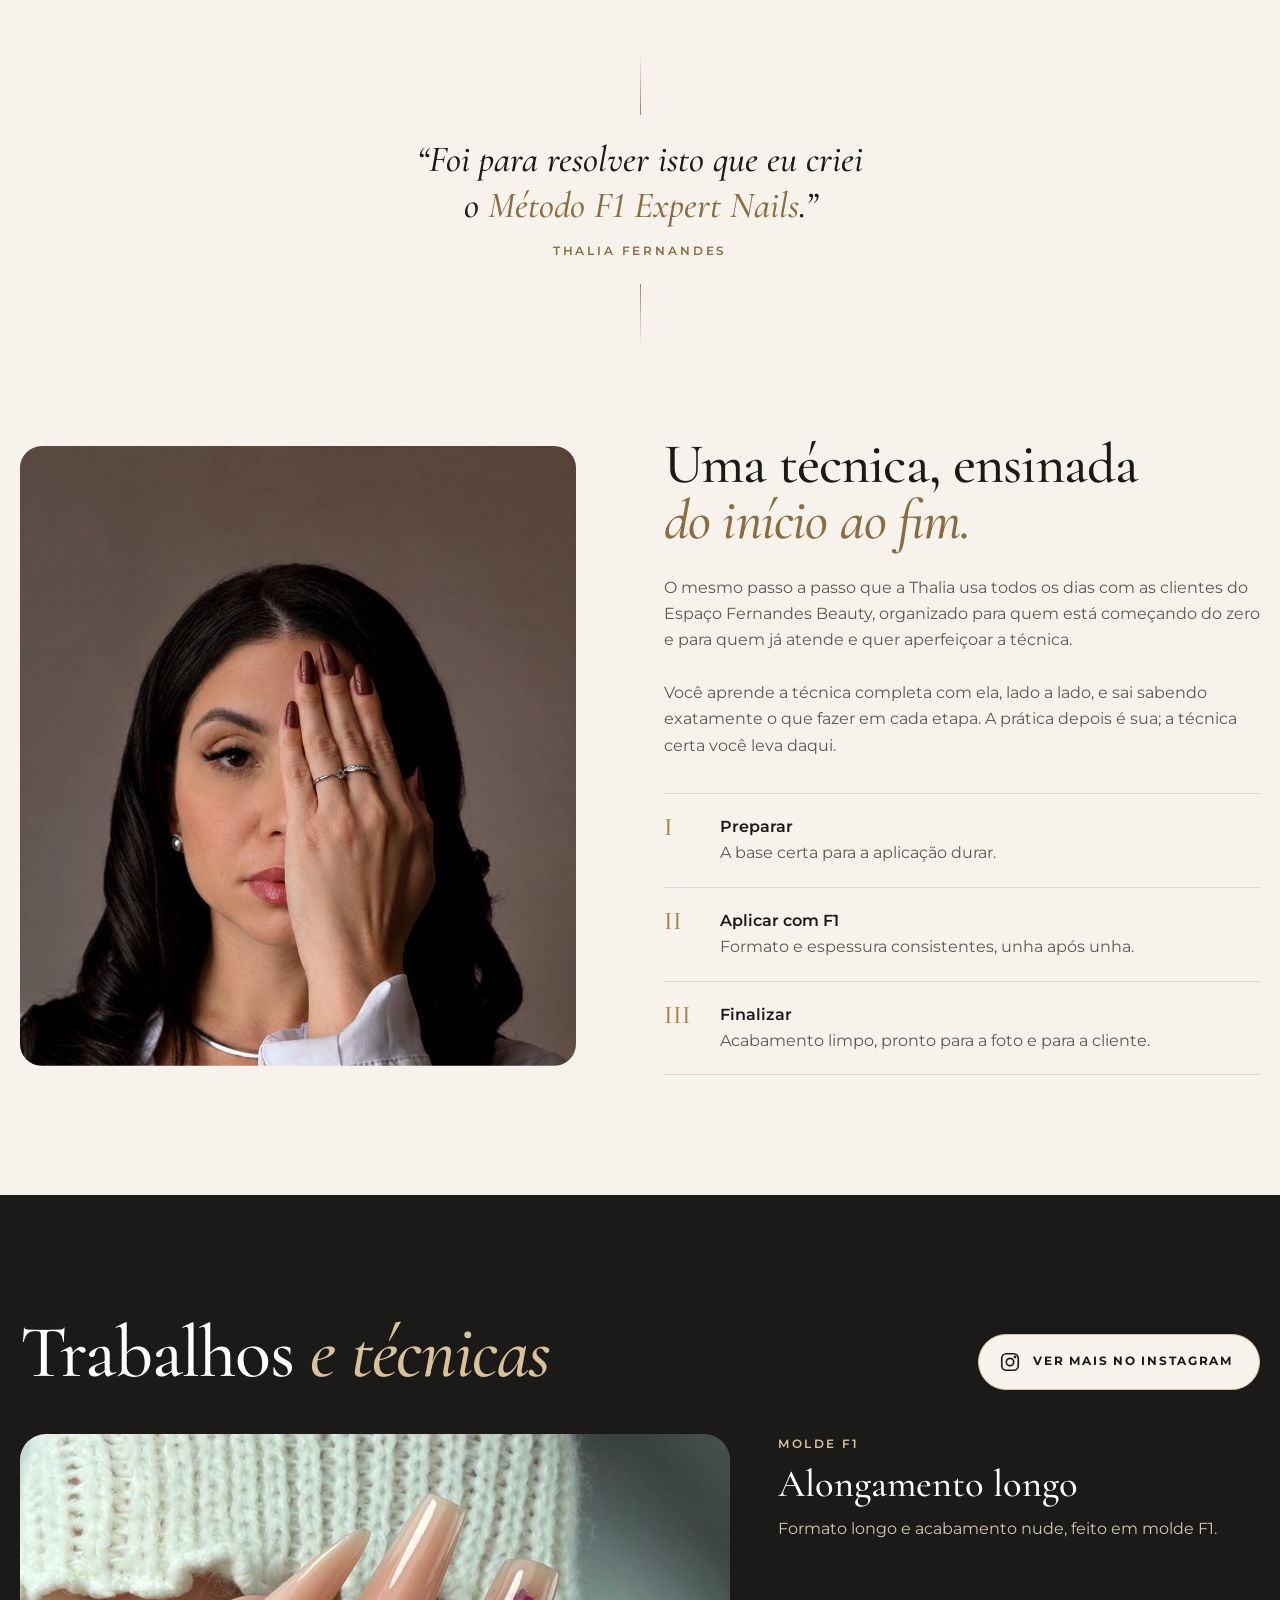
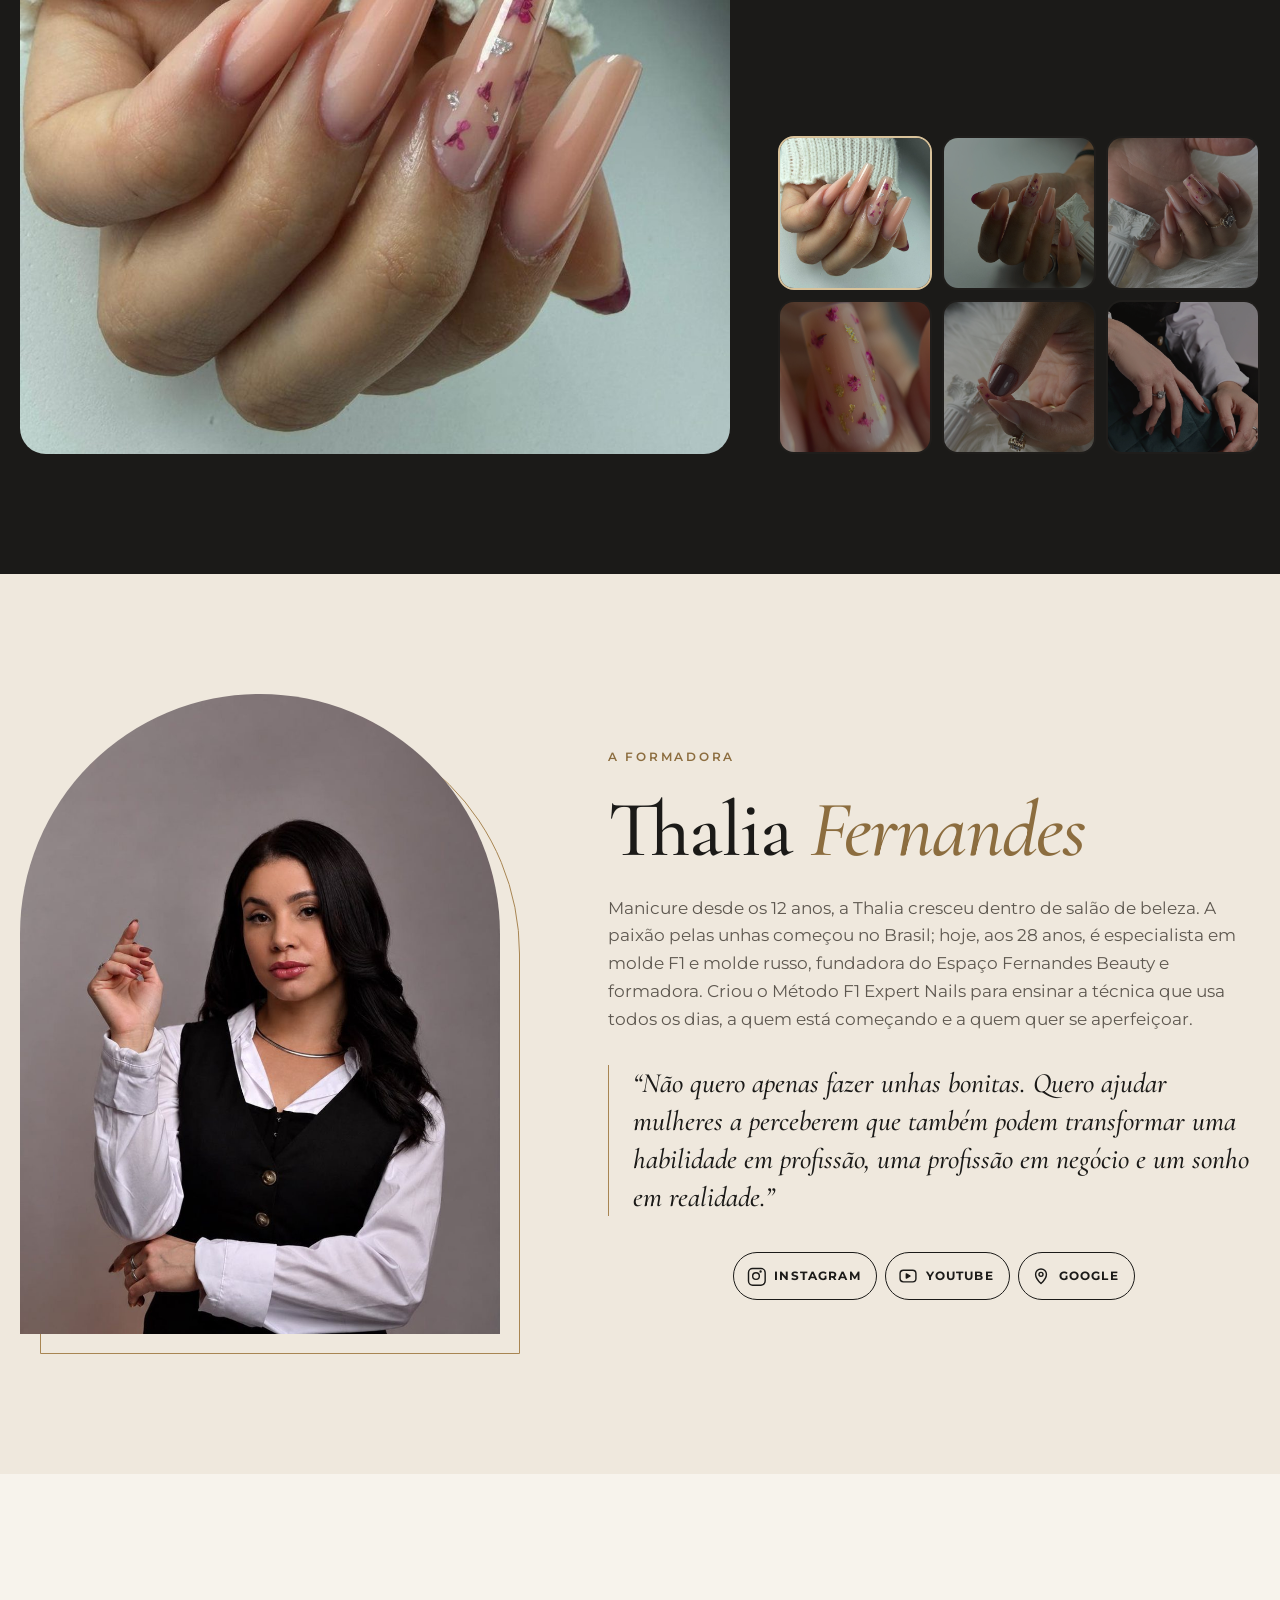
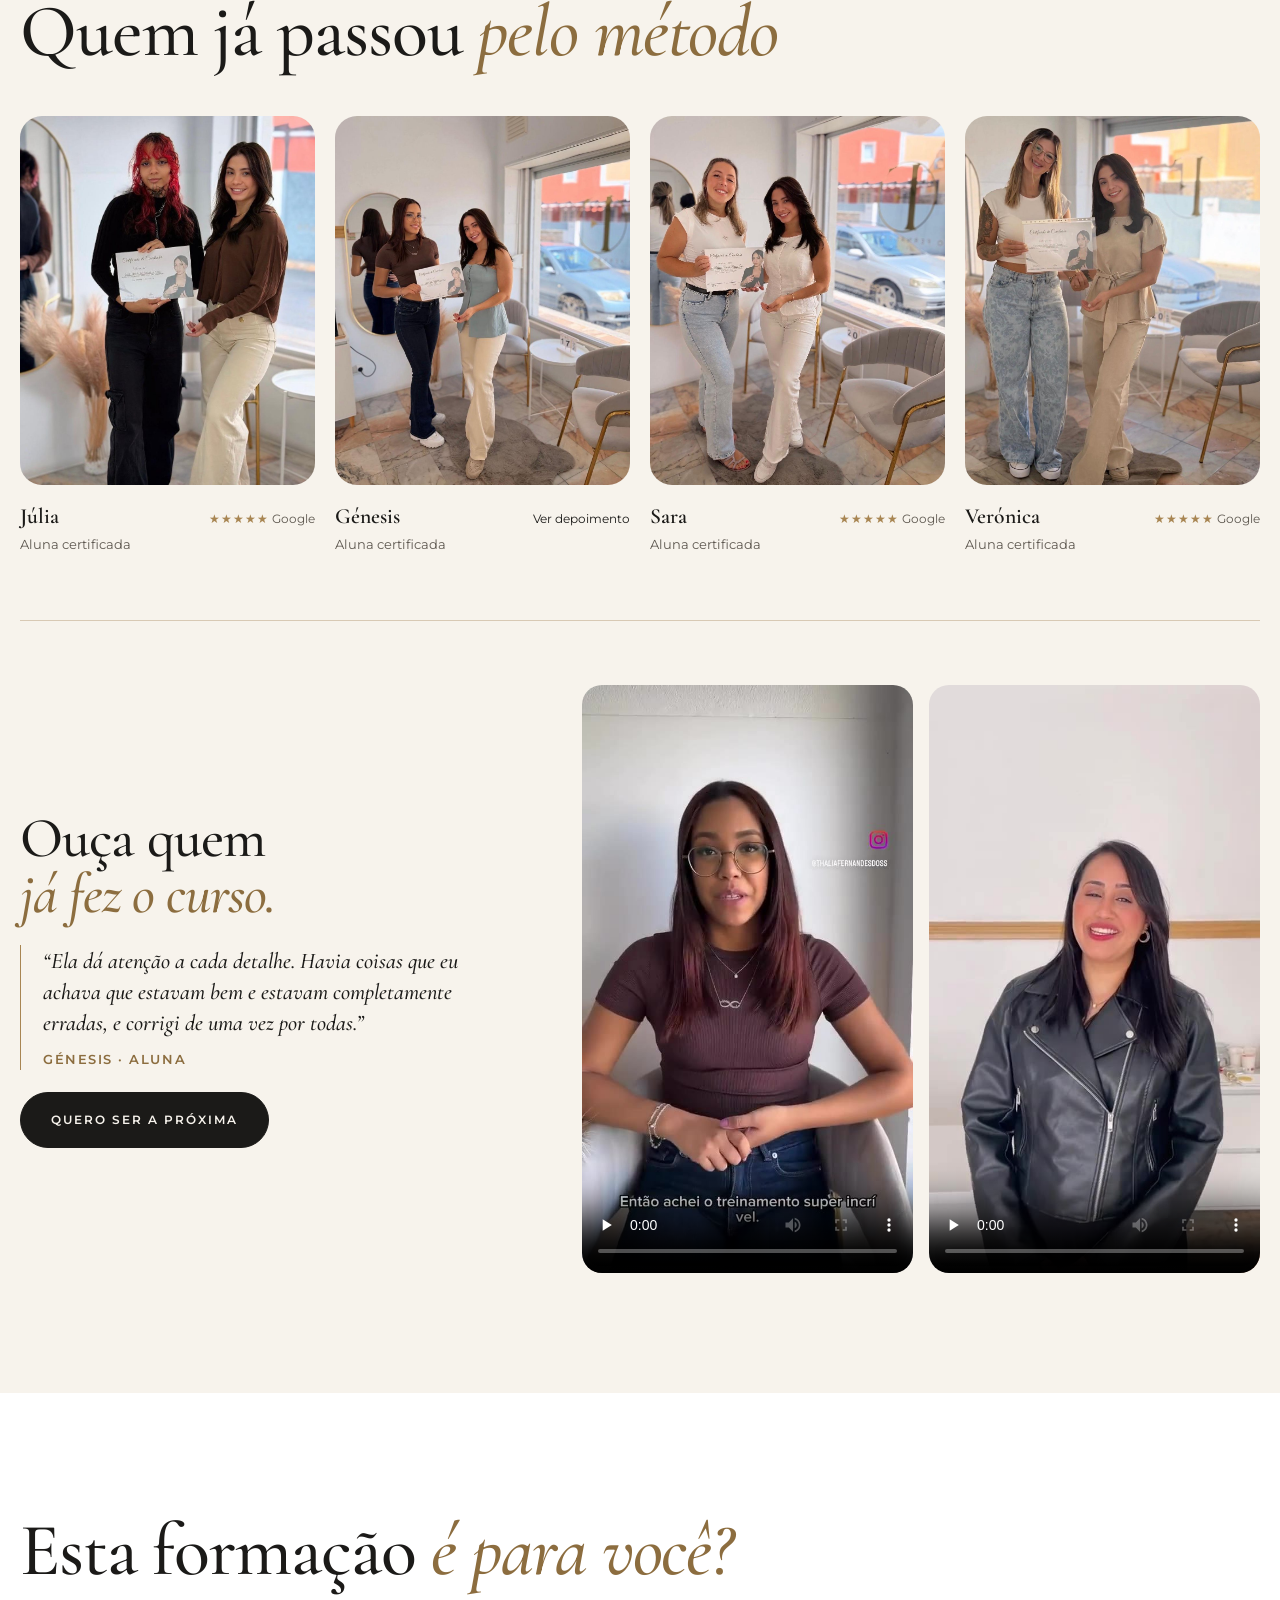
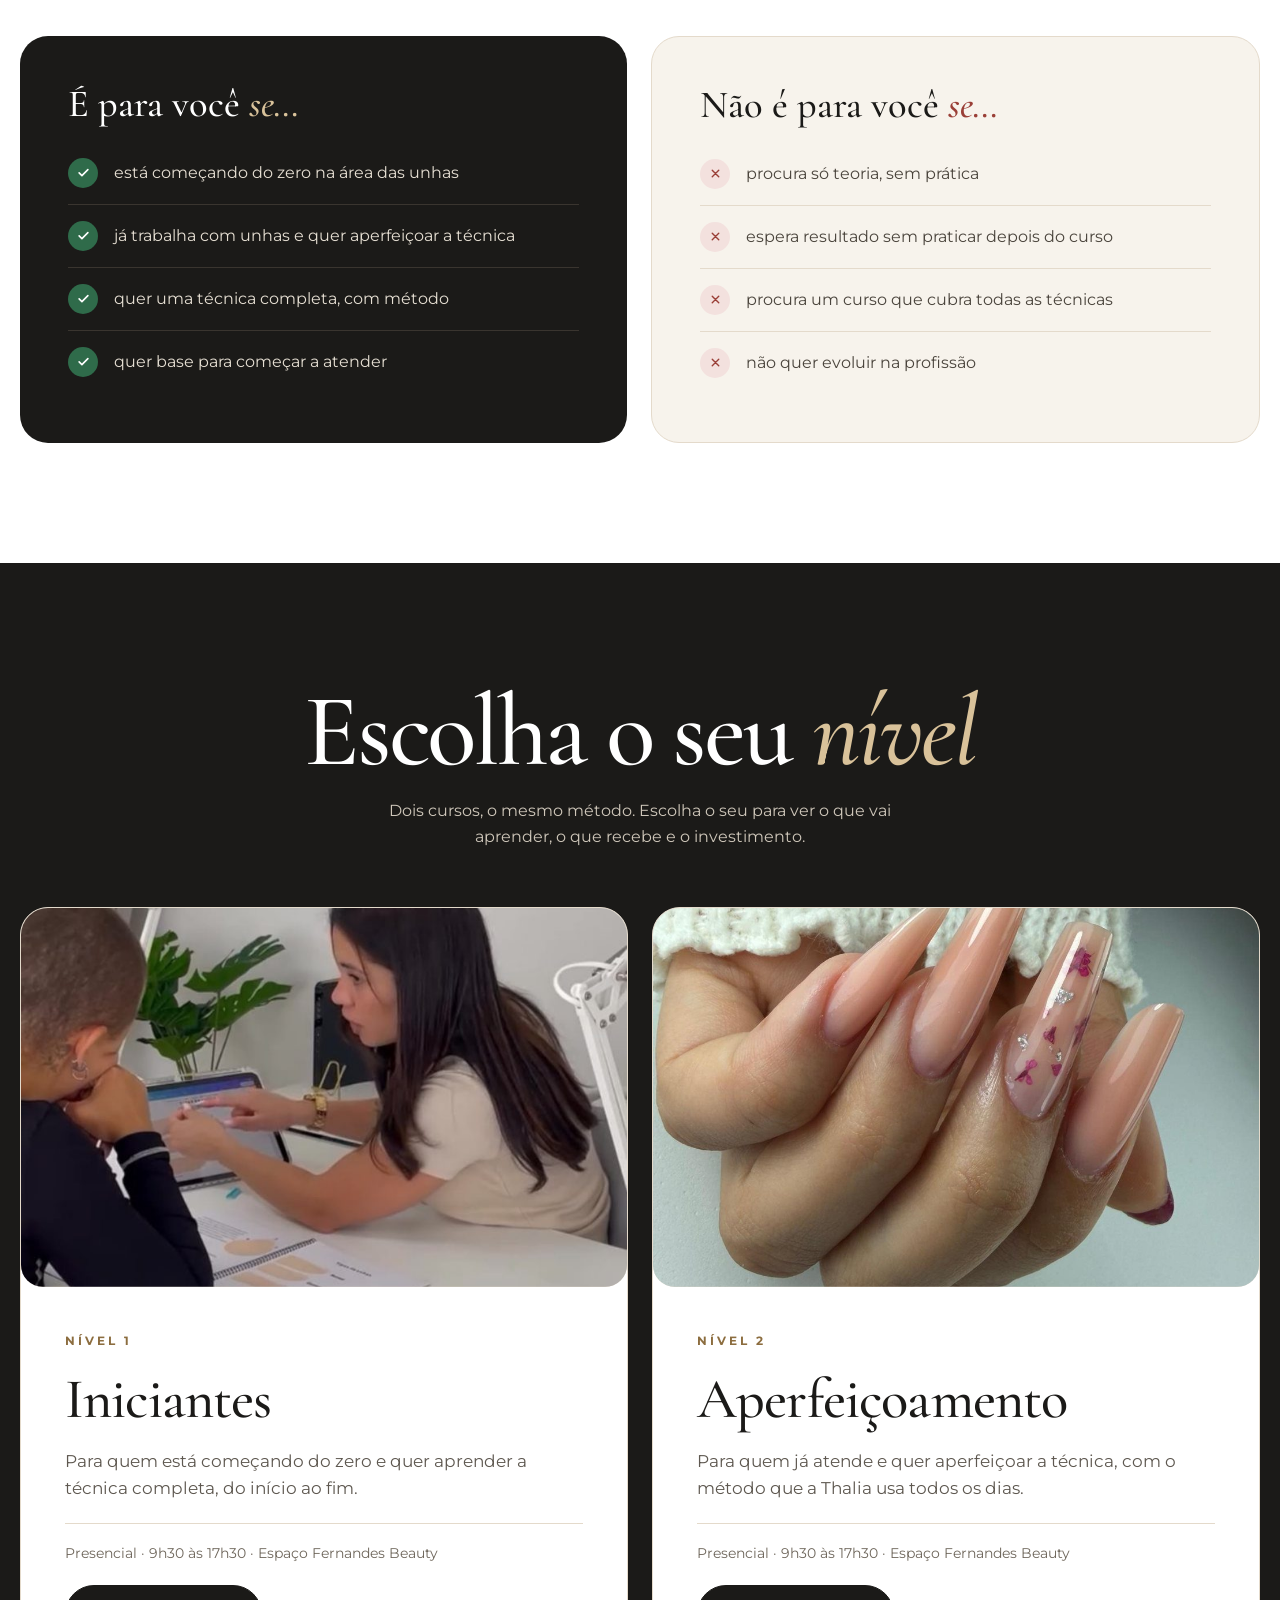
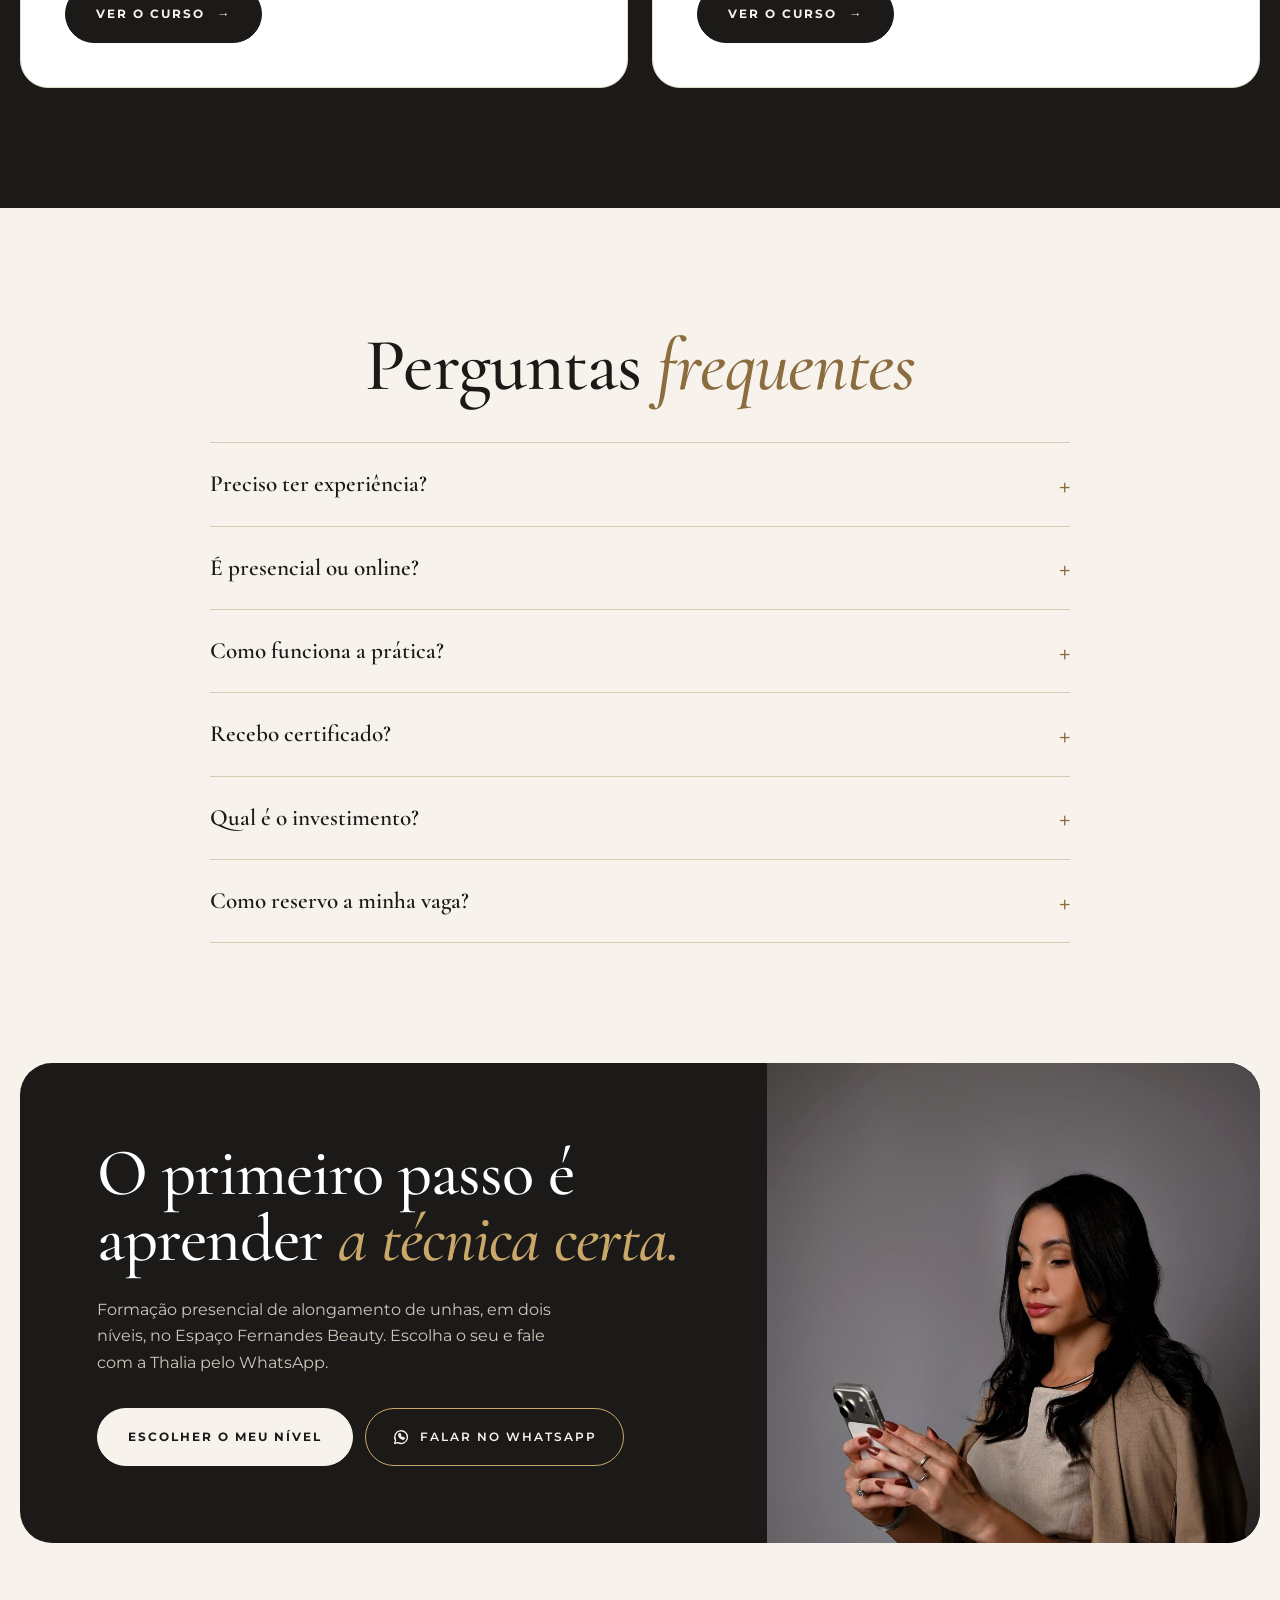
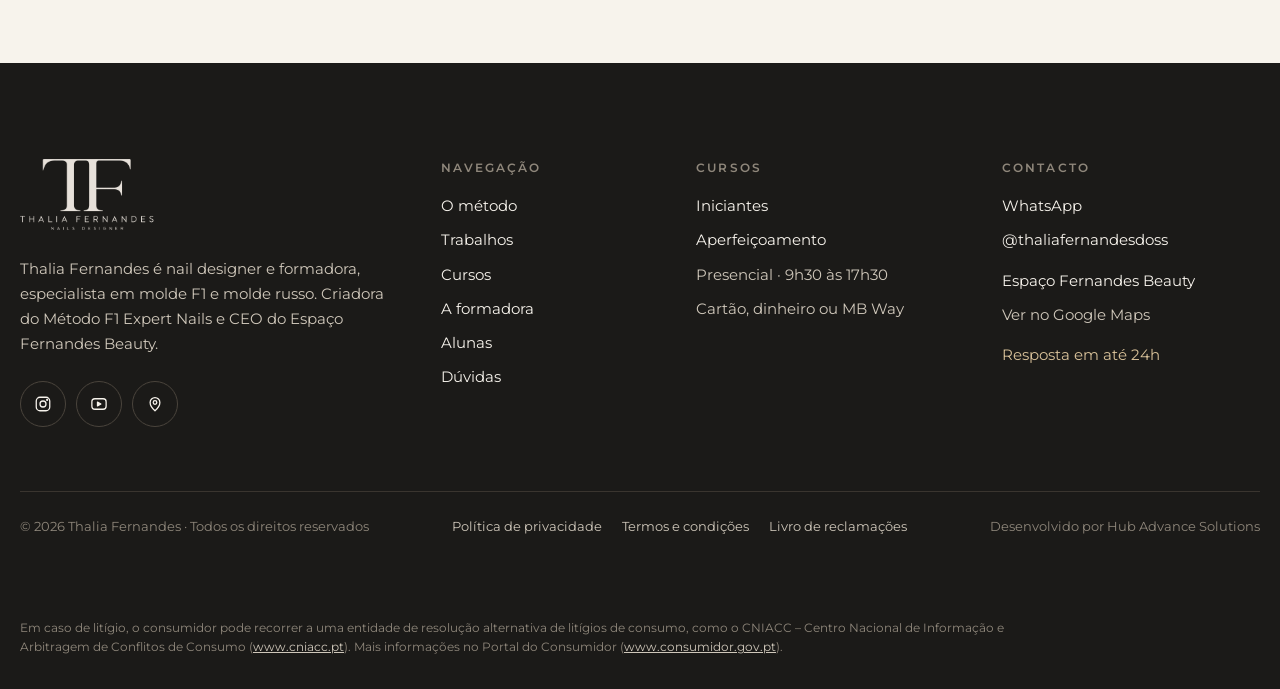
==== commit 2ca2e5e1: "Add files via upload" ====
--- a/index.html
+++ b/index.html
@@ -10,7 +10,7 @@
 <meta http-equiv="Content-Security-Policy" content="default-src 'self'; img-src 'self' data:; media-src 'self'; font-src 'self'; style-src 'self' 'unsafe-inline'; script-src 'self'; connect-src 'self'; object-src 'none'; base-uri 'self'; form-action 'self'">
 <meta name="referrer" content="strict-origin-when-cross-origin">
 <meta name="viewport" content="width=device-width, initial-scale=1">
-<meta name="robots" content="index, follow">
+<meta property="og:type" content="website"><meta property="og:locale" content="pt_PT"><meta property="og:site_name" content="Método F1 Expert Nails"><meta property="og:title" content="Thalia Fernandes · Método F1 Expert Nails"><meta property="og:description" content="Formadora de alongamento de unhas. Escolha o seu nível: curso de Iniciantes ou de Aperfeiçoamento, com molde F1 e molde russo."><meta property="og:url" content="https://metodothaliafernandes.github.io/thalia-site/"><meta property="og:image" content="https://metodothaliafernandes.github.io/thalia-site/og-index.jpg"><meta property="og:image:width" content="1200"><meta property="og:image:height" content="630"><meta property="og:image:alt" content="Thalia Fernandes, formadora do Método F1 Expert Nails"><meta name="twitter:card" content="summary_large_image"><meta name="robots" content="index, follow">
 <link rel="icon" href="logo-dark.png">
 <link rel="stylesheet" href="motion.css">
 <link rel="preload" href="cg-500.woff2" as="font" type="font/woff2" crossorigin><link rel="preload" href="mo-400.woff2" as="font" type="font/woff2" crossorigin></head>
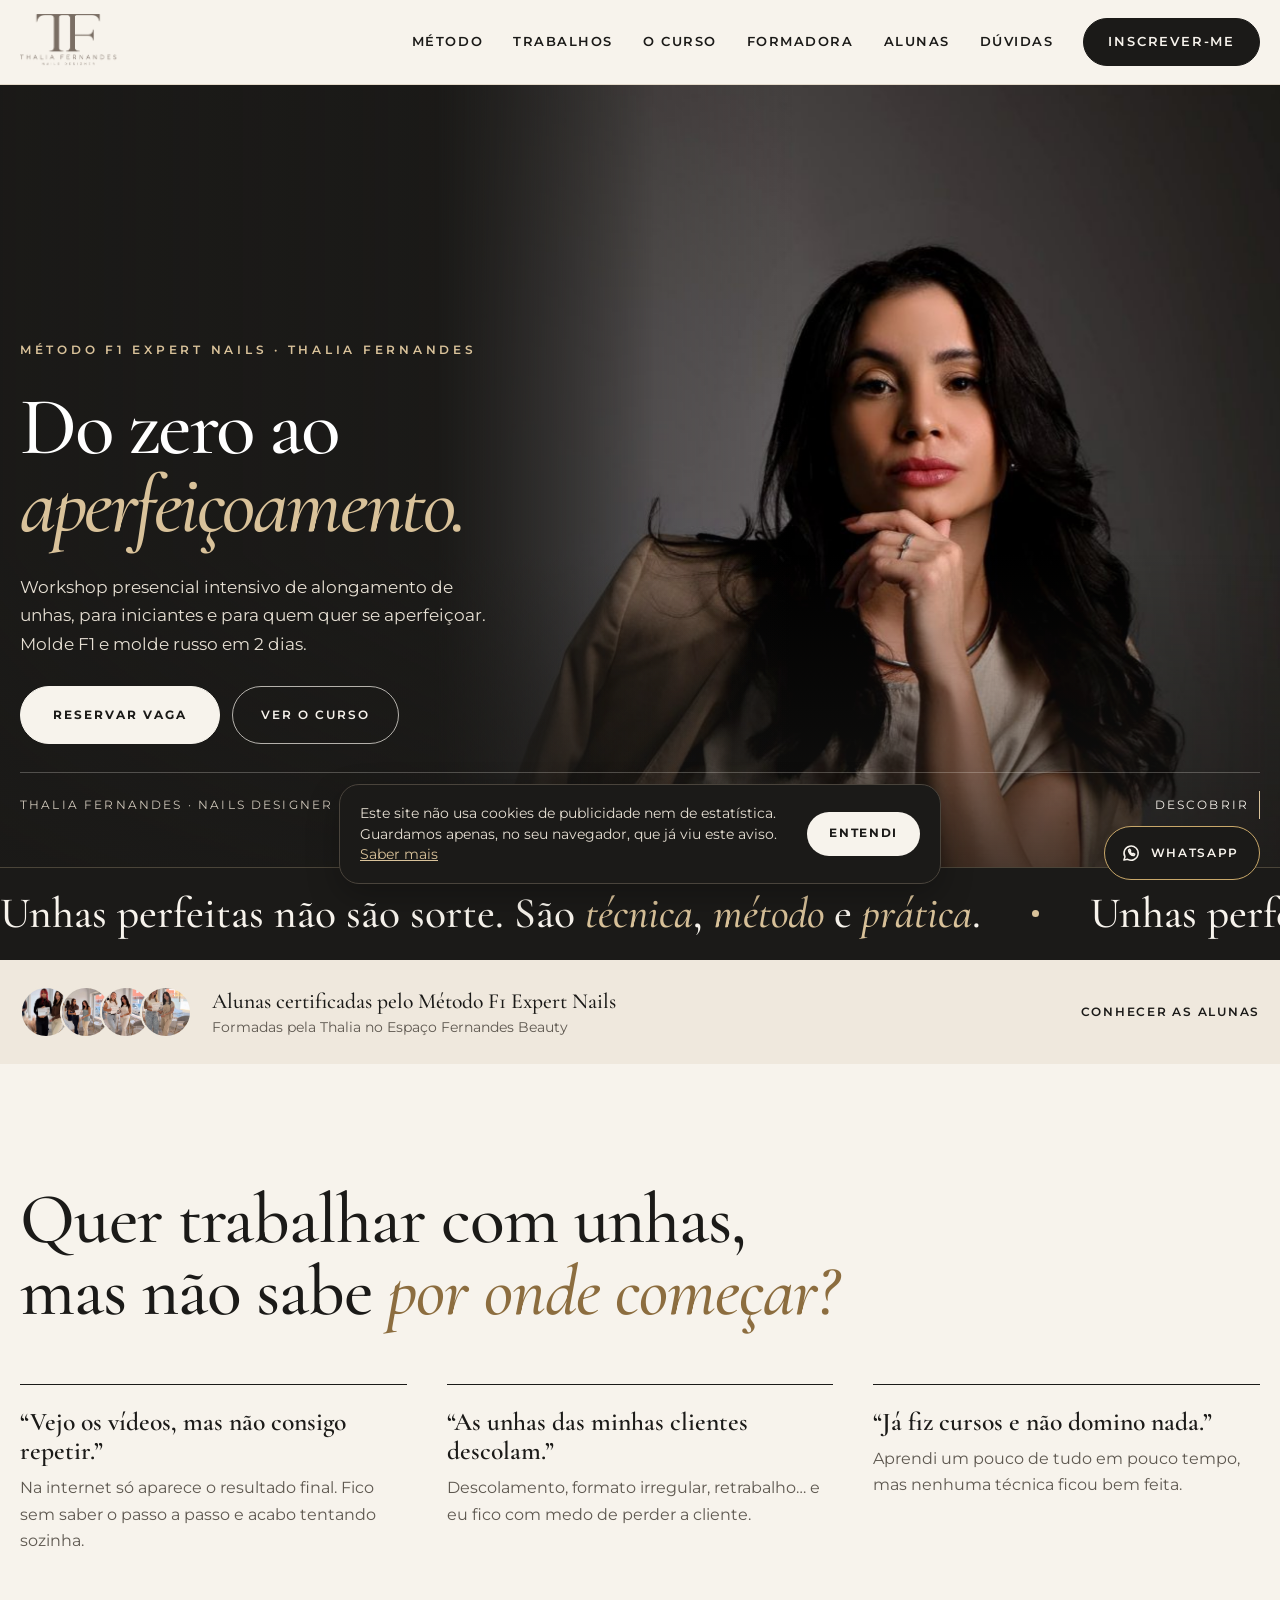
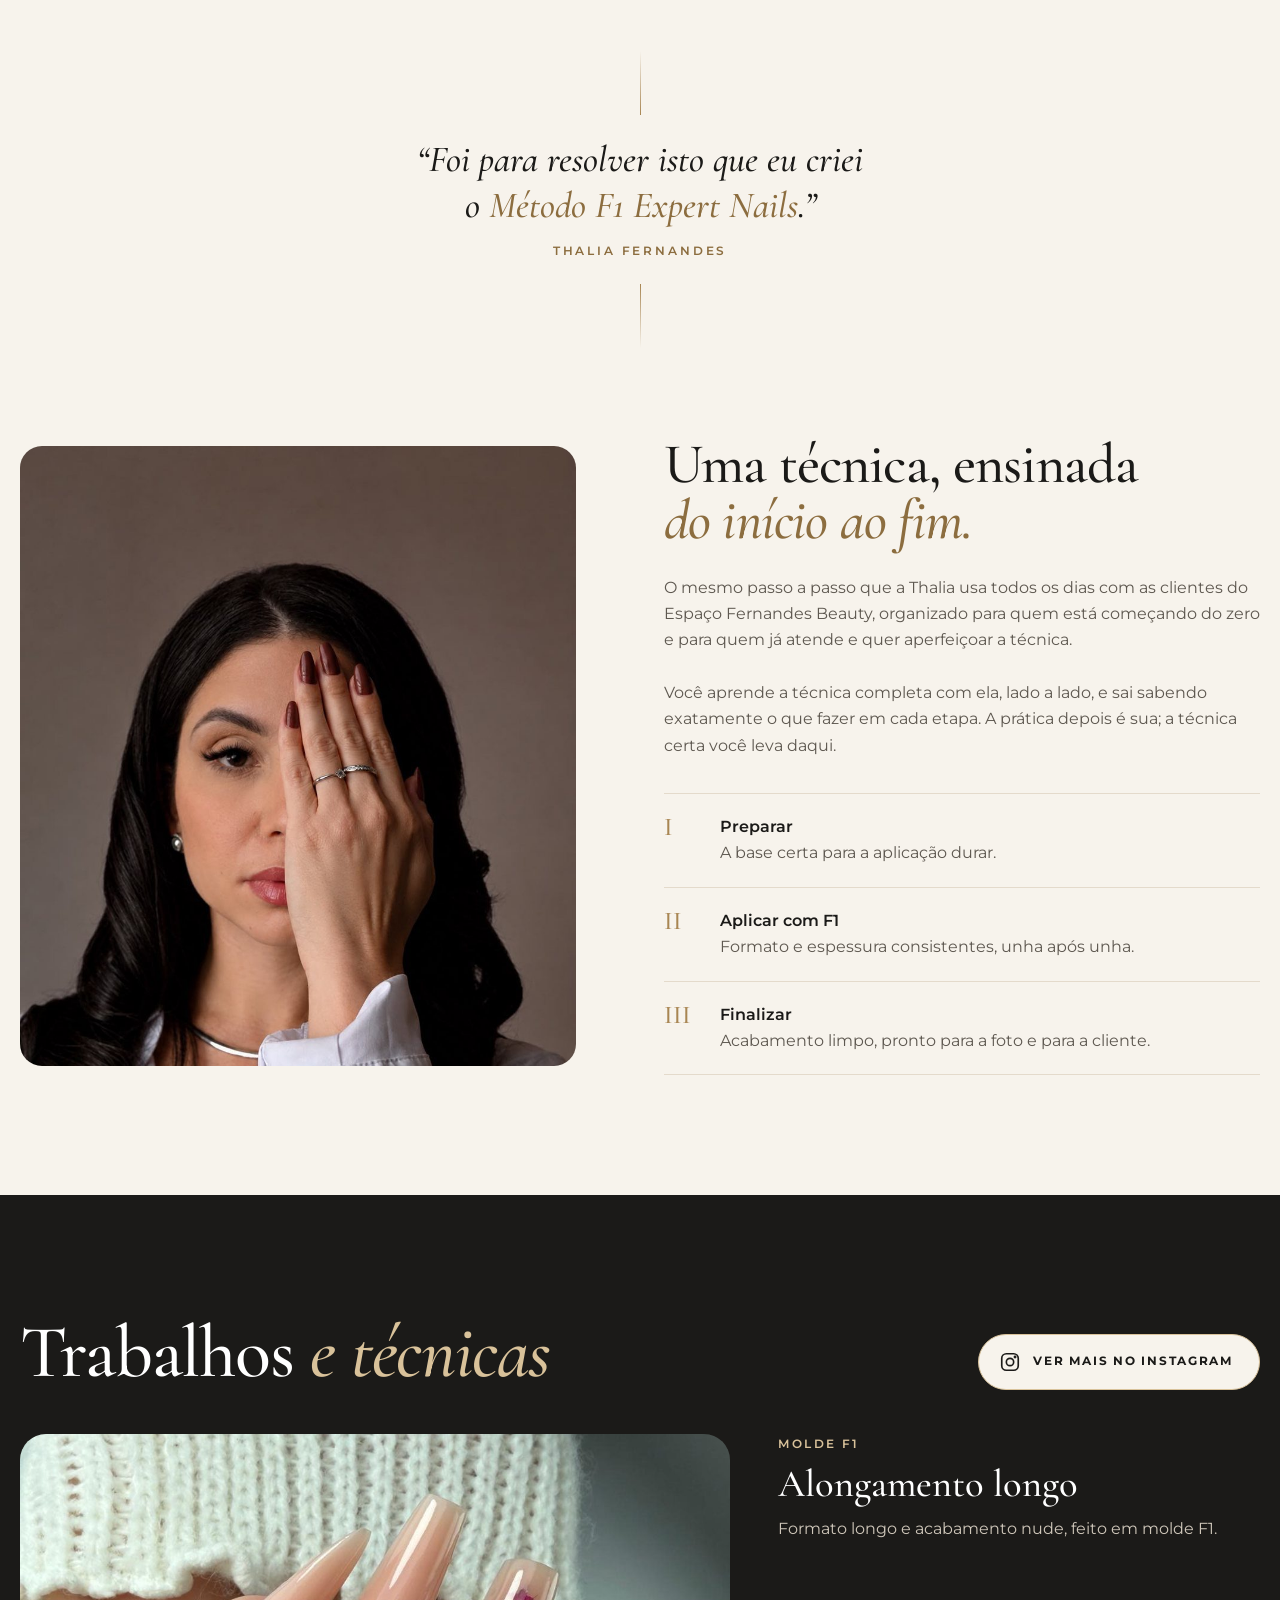
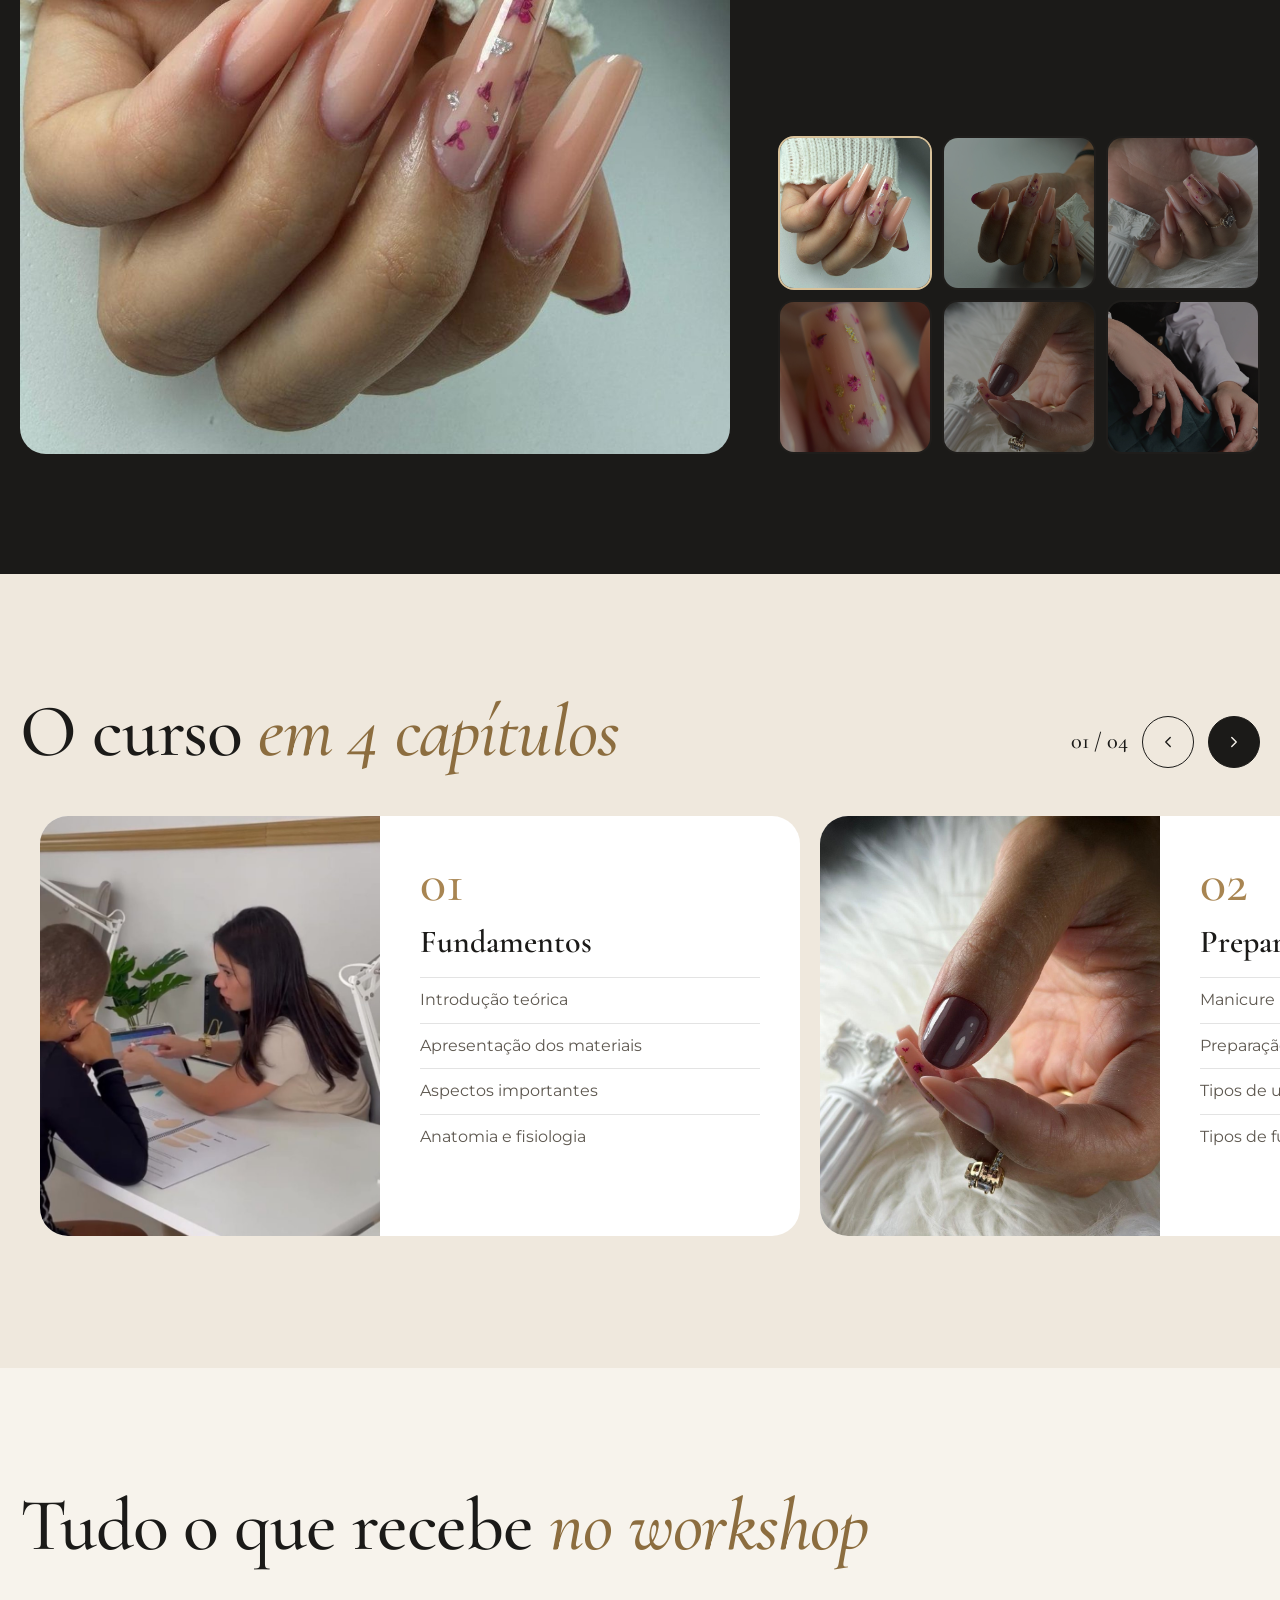
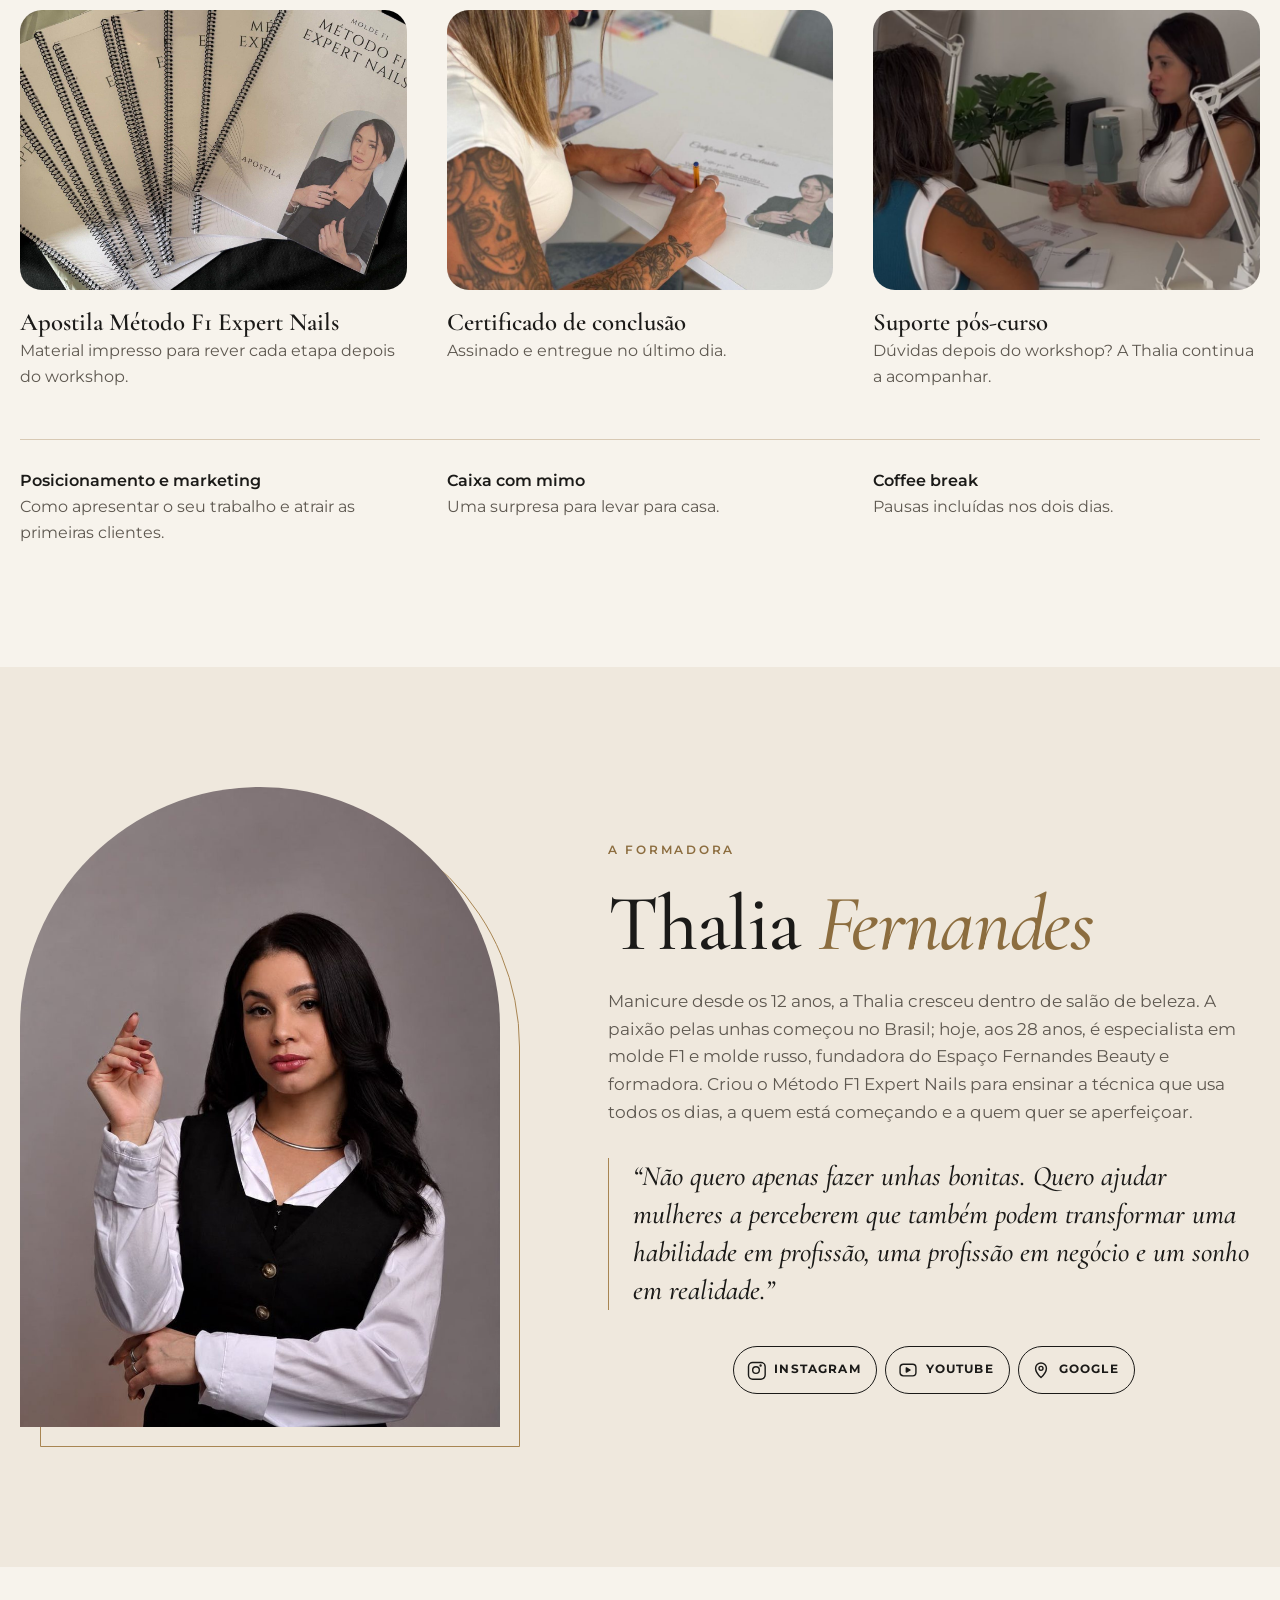
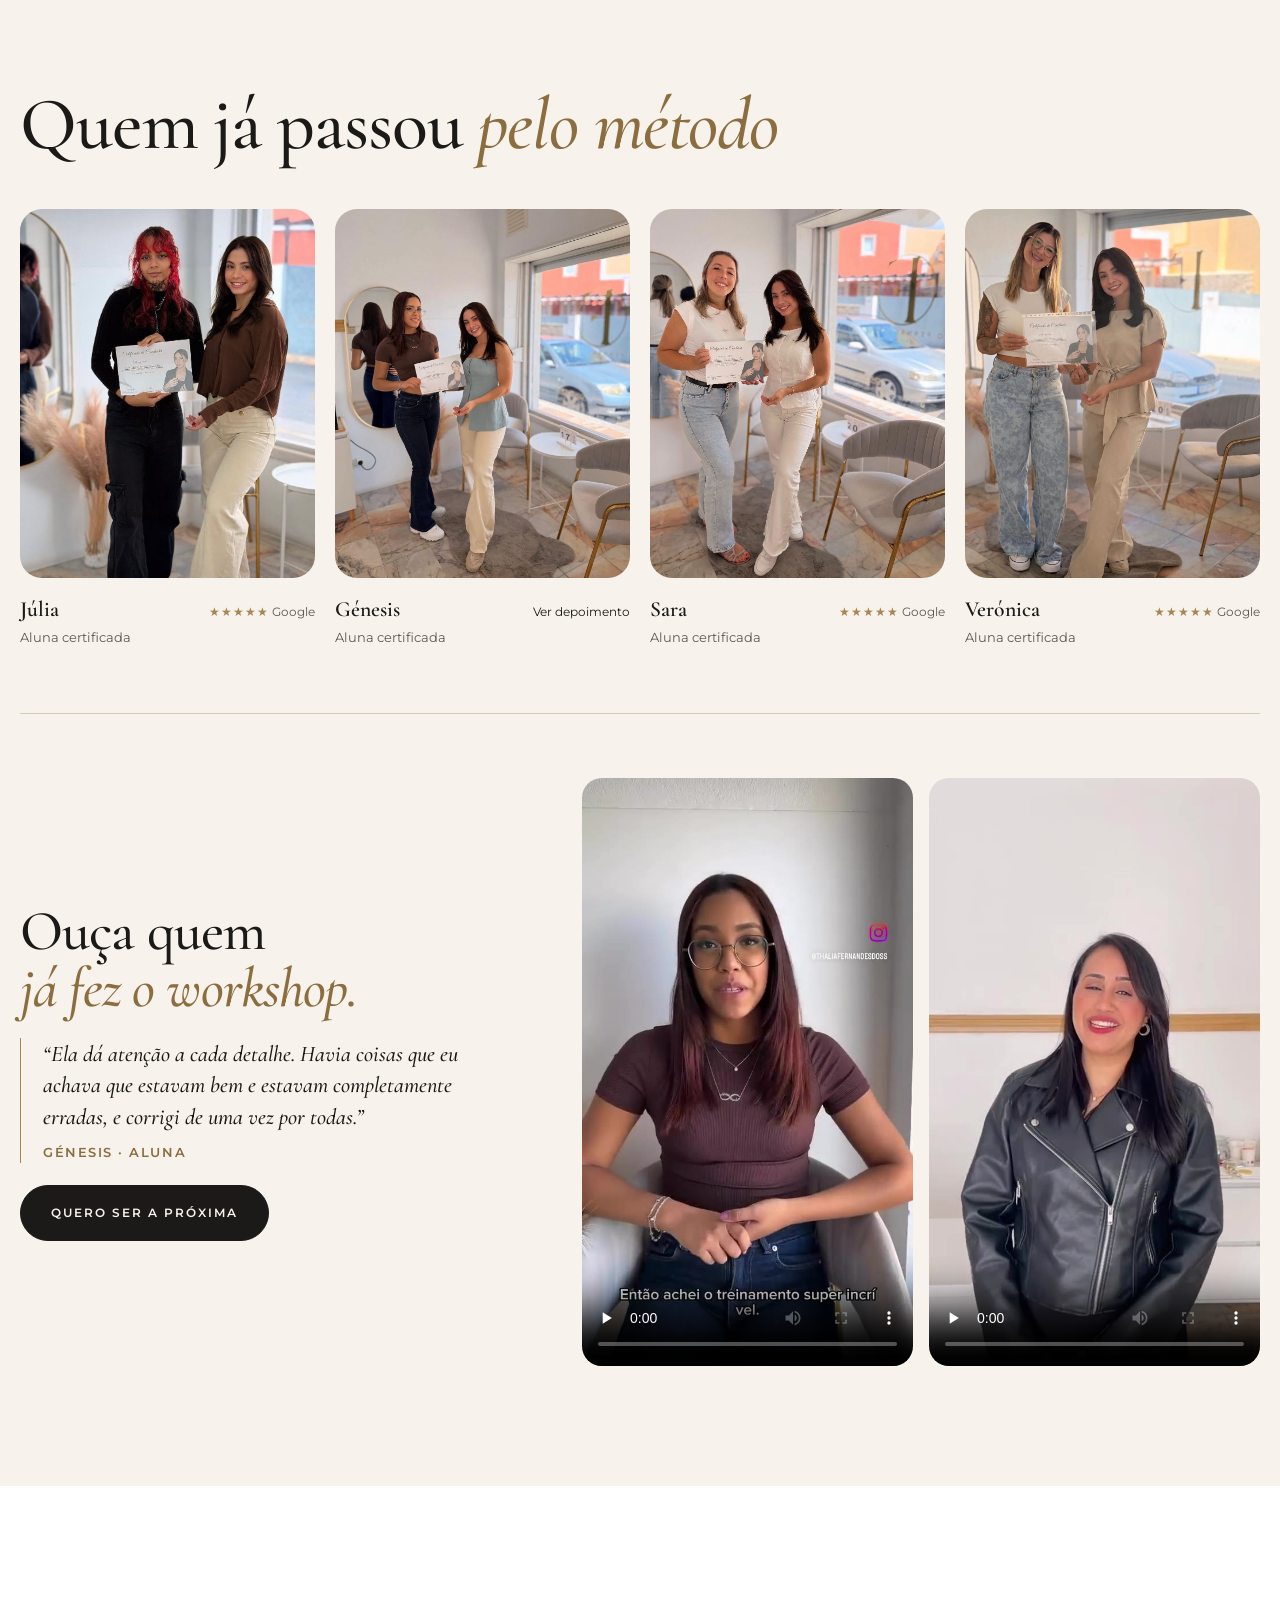
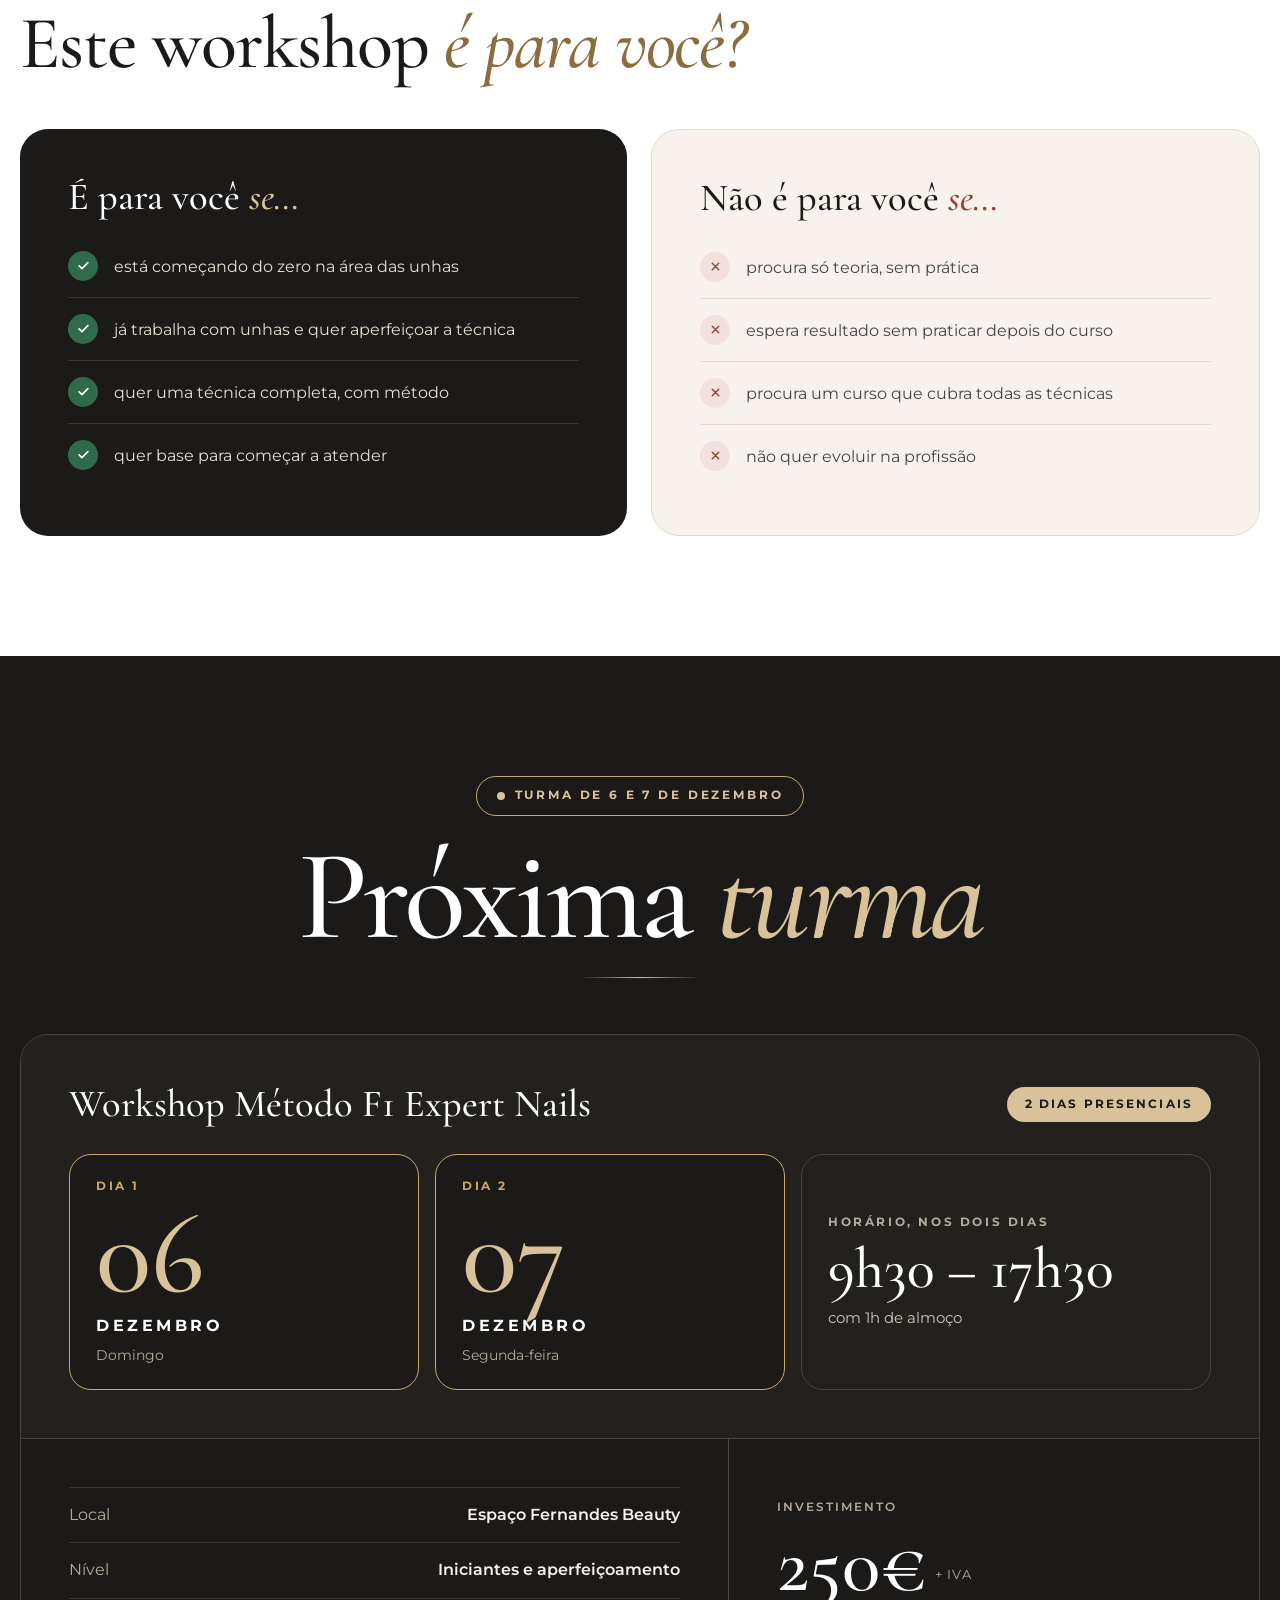
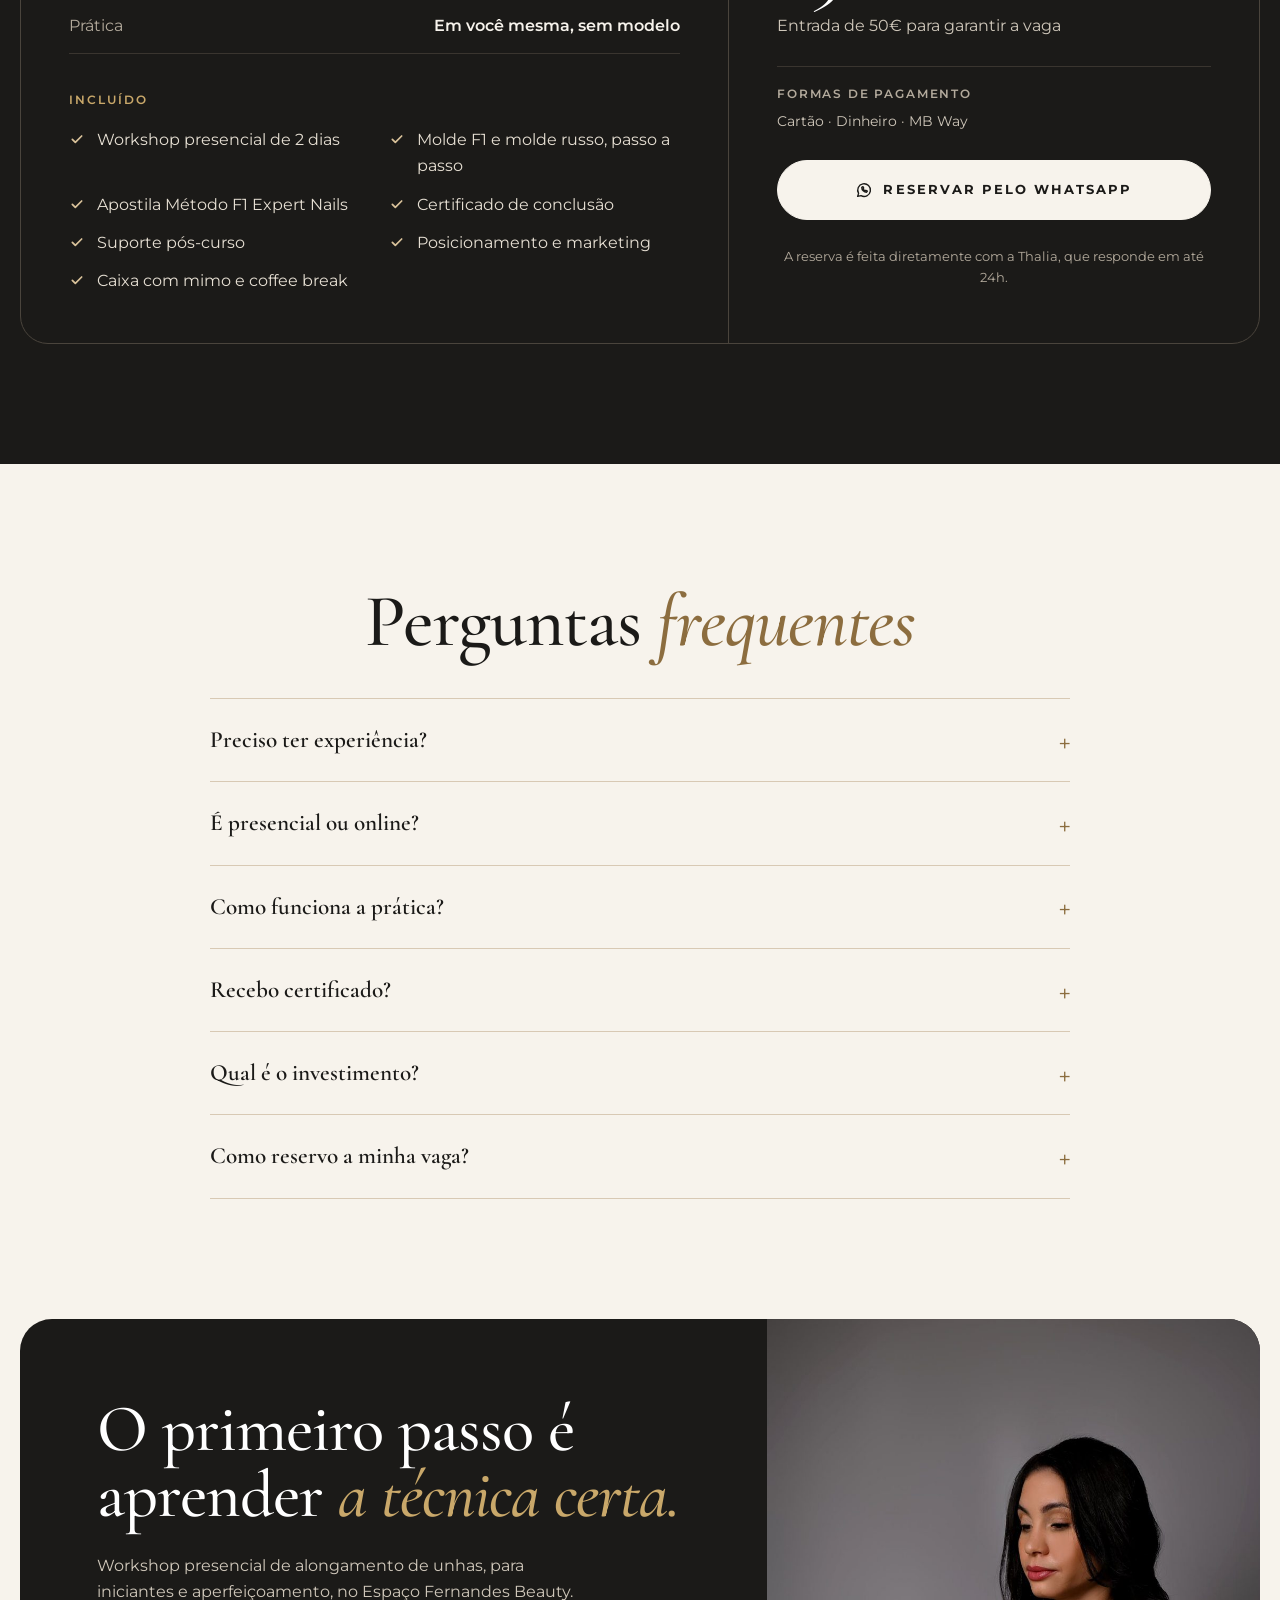
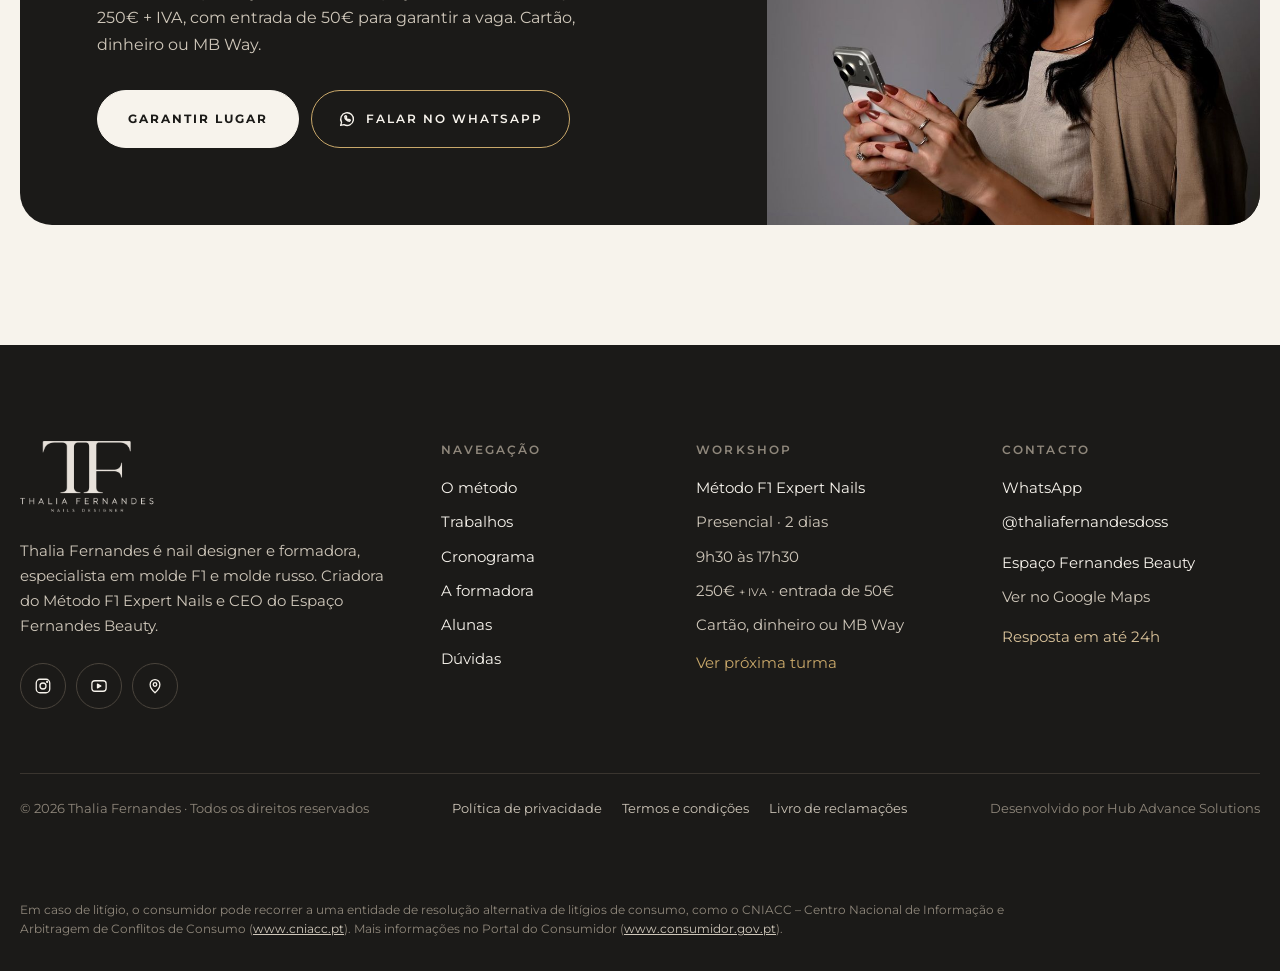
==== commit c364223e: "Add files via upload" ====
--- a/index.html
+++ b/index.html
@@ -2,18 +2,17 @@
 <html lang="pt-BR">
 <head>
 <meta charset="utf-8">
-<title>Método F1 Expert Nails · Formação de alongamento de unhas com Thalia Fernandes</title>
-<meta name="description" content="Formação presencial de alongamento de unhas com Thalia Fernandes, em dois níveis: iniciantes e aperfeiçoamento. Molde F1 e molde russo, com certificado.">
+<title>Método F1 Expert Nails · Workshop de alongamento de unhas com Thalia Fernandes</title>
+<meta name="description" content="Workshop presencial intensivo de alongamento de unhas com Thalia Fernandes, para iniciantes e aperfeiçoamento. Molde F1 e molde russo em 2 dias, com apostila e certificado.">
 <meta property="og:title" content="Método F1 Expert Nails · Thalia Fernandes">
-<meta property="og:description" content="Formação presencial de alongamento de unhas, em dois níveis: iniciantes e aperfeiçoamento. Molde F1 e molde russo.">
+<meta property="og:description" content="Workshop presencial intensivo de alongamento de unhas, para iniciantes e aperfeiçoamento. Molde F1 e molde russo em 2 dias.">
 <meta property="og:type" content="website">
-<meta http-equiv="Content-Security-Policy" content="default-src 'self'; img-src 'self' data:; media-src 'self'; font-src 'self'; style-src 'self' 'unsafe-inline'; script-src 'self'; connect-src 'self'; object-src 'none'; base-uri 'self'; form-action 'self'">
+<meta http-equiv="Content-Security-Policy" content="default-src 'self'; img-src 'self' data:; media-src 'self'; font-src 'self'; style-src 'self' 'unsafe-inline'; script-src 'self'; connect-src 'self'; object-src 'none'; base-uri 'self'; form-action 'self'; upgrade-insecure-requests">
 <meta name="referrer" content="strict-origin-when-cross-origin">
 <meta name="viewport" content="width=device-width, initial-scale=1">
-<meta property="og:type" content="website"><meta property="og:locale" content="pt_PT"><meta property="og:site_name" content="Método F1 Expert Nails"><meta property="og:title" content="Thalia Fernandes · Método F1 Expert Nails"><meta property="og:description" content="Formadora de alongamento de unhas. Escolha o seu nível: curso de Iniciantes ou de Aperfeiçoamento, com molde F1 e molde russo."><meta property="og:url" content="https://metodothaliafernandes.github.io/thalia-site/"><meta property="og:image" content="https://metodothaliafernandes.github.io/thalia-site/og-index.jpg"><meta property="og:image:width" content="1200"><meta property="og:image:height" content="630"><meta property="og:image:alt" content="Thalia Fernandes, formadora do Método F1 Expert Nails"><meta name="twitter:card" content="summary_large_image"><meta name="robots" content="index, follow">
+<meta name="robots" content="index, follow">
 <link rel="icon" href="logo-dark.png">
-<link rel="stylesheet" href="motion.css">
-<link rel="preload" href="cg-500.woff2" as="font" type="font/woff2" crossorigin><link rel="preload" href="mo-400.woff2" as="font" type="font/woff2" crossorigin></head>
+</head>
 <body>
 <style>
 @font-face{font-family:'Cormorant Garamond';font-style:normal;font-weight:500;font-display:swap;src:url(cg-500.woff2) format('woff2')}@font-face{font-family:'Cormorant Garamond';font-style:normal;font-weight:600;font-display:swap;src:url(cg-600.woff2) format('woff2')}@font-face{font-family:'Cormorant Garamond';font-style:italic;font-weight:500;font-display:swap;src:url(cg-500i.woff2) format('woff2')}@font-face{font-family:'Cormorant Garamond';font-style:italic;font-weight:600;font-display:swap;src:url(cg-600i.woff2) format('woff2')}@font-face{font-family:'Montserrat';font-style:normal;font-weight:400;font-display:swap;src:url(mo-400.woff2) format('woff2')}@font-face{font-family:'Montserrat';font-style:normal;font-weight:500;font-display:swap;src:url(mo-500.woff2) format('woff2')}@font-face{font-family:'Montserrat';font-style:normal;font-weight:600;font-display:swap;src:url(mo-600.woff2) format('woff2')}@font-face{font-family:'Montserrat';font-style:normal;font-weight:700;font-display:swap;src:url(mo-700.woff2) format('woff2')}
@@ -77,10 +76,10 @@
 @keyframes tfiline{from{transform:scaleX(0)}to{transform:scaleX(1)}}
 @keyframes tfitxt{from{opacity:0;letter-spacing:.2em}to{opacity:1;letter-spacing:.42em}}
 @media (prefers-reduced-motion:no-preference){
-.tf-intro{display:flex;position:fixed;inset:0;z-index:9999;background:#1B1A18;flex-direction:column;align-items:center;justify-content:center;gap:24px;pointer-events:none;animation:tfiout .5s .8s cubic-bezier(.76,0,.24,1) forwards}
-.tf-intro img{width:clamp(120px,16vw,180px);height:auto;animation:tfilogo .7s .05s cubic-bezier(.2,.7,.2,1) both}
-.tf-intro i{display:block;width:140px;height:1px;background:#D9C29A;transform-origin:center;animation:tfiline .5s .3s cubic-bezier(.2,.7,.2,1) both}
-.tf-intro span{font-size:.72rem;padding-left:.42em;text-transform:uppercase;color:#D9C29A;font-weight:600;animation:tfitxt .6s .4s cubic-bezier(.2,.7,.2,1) both}
+.tf-intro{display:flex;position:fixed;inset:0;z-index:9999;background:#1B1A18;flex-direction:column;align-items:center;justify-content:center;gap:24px;pointer-events:none;animation:tfiout .9s 2.1s cubic-bezier(.76,0,.24,1) forwards}
+.tf-intro img{width:clamp(120px,16vw,180px);height:auto;animation:tfilogo 1.2s .15s cubic-bezier(.2,.7,.2,1) both}
+.tf-intro i{display:block;width:140px;height:1px;background:#D9C29A;transform-origin:center;animation:tfiline .9s .7s cubic-bezier(.2,.7,.2,1) both}
+.tf-intro span{font-size:.72rem;padding-left:.42em;text-transform:uppercase;color:#D9C29A;font-weight:600;animation:tfitxt 1.1s .9s cubic-bezier(.2,.7,.2,1) both}
 .tf-hero .tf-in{animation-delay:2.35s!important}.tf-hero .tf-in2{animation-delay:2.5s!important}.tf-hero .tf-in3{animation-delay:2.65s!important}.tf-hero-img{animation-delay:2.2s!important}
 }
 .tf-hlg .tf-hl:first-child{border-left:0!important}
@@ -119,22 +118,22 @@
 <nav aria-label="Navegação principal" class="tf-desk" style="display: flex; align-items: center; gap: 30px; font-size: 0.8rem; letter-spacing: 0.12em; text-transform: uppercase; font-weight: 600">
 <a href="#metodo" class="tf-u">Método</a>
 <a href="#resultados" class="tf-u">Trabalhos</a>
-<a href="#niveis" class="tf-u">Cursos</a>
+<a href="#cronograma" class="tf-u">O curso</a>
 <a href="#sobre" class="tf-u">Formadora</a>
 <a href="#alunas" class="tf-u">Alunas</a>
 <a href="#faq" class="tf-u">Dúvidas</a>
-<a href="#niveis" class="tf-btn tf-dark" style="border-radius: 999px; display: inline-flex; align-items: center; min-height: 46px; padding: 0 24px; background: #1B1A18; border: 1px solid #1B1A18; color: #F7F3EC; text-decoration: none; letter-spacing: 0.14em">Inscrever-me</a>
+<a href="#inscricao" class="tf-btn tf-dark" style="border-radius: 999px; display: inline-flex; align-items: center; min-height: 46px; padding: 0 24px; background: #1B1A18; border: 1px solid #1B1A18; color: #F7F3EC; text-decoration: none; letter-spacing: 0.14em">Inscrever-me</a>
 </nav>
 <details class="tf-mnav tf-mob" style="position: relative">
 <summary aria-label="Abrir menu" style="border-radius: 999px; display: inline-flex; align-items: center; gap: 10px; min-height: 44px; padding: 0 16px; border: 1px solid #1B1A18; font-size: 0.75rem; letter-spacing: 0.16em; text-transform: uppercase; font-weight: 600">Menu</summary>
 <nav aria-label="Navegação móvel" style="position: absolute; right: 0; top: 54px; width: 240px; background: #F7F3EC; border: 1px solid #E4DACB; border-radius: 18px; padding: 12px 20px; display: flex; flex-direction: column; font-size: 0.8rem; letter-spacing: 0.12em; text-transform: uppercase; font-weight: 600">
 <a href="#metodo" style="text-decoration: none; padding: 12px 0; border-bottom: 1px solid #E4DACB">Método</a>
 <a href="#resultados" style="text-decoration: none; padding: 12px 0; border-bottom: 1px solid #E4DACB">Trabalhos</a>
-<a href="#niveis" style="text-decoration: none; padding: 12px 0; border-bottom: 1px solid #E4DACB">Cursos</a>
+<a href="#cronograma" style="text-decoration: none; padding: 12px 0; border-bottom: 1px solid #E4DACB">Cronograma</a>
 <a href="#sobre" style="text-decoration: none; padding: 12px 0; border-bottom: 1px solid #E4DACB">Formadora</a>
 <a href="#alunas" style="text-decoration: none; padding: 12px 0; border-bottom: 1px solid #E4DACB">Alunas</a>
 <a href="#faq" style="text-decoration: none; padding: 12px 0; border-bottom: 1px solid #E4DACB">Dúvidas</a>
-<a href="#niveis" style="text-decoration: none; padding: 14px 0 6px; color: #8C6D3F">Inscrever-me</a>
+<a href="#inscricao" style="text-decoration: none; padding: 14px 0 6px; color: #8C6D3F">Inscrever-me</a>
 </nav>
 </details>
 </div>
@@ -149,10 +148,10 @@
 <span class="tf-in" style="font-size: 0.78rem; letter-spacing: 0.3em; text-transform: uppercase; font-weight: 600; color: #D9C29A">Método F1 Expert Nails · Thalia Fernandes</span>
 <h1 id="hero-titulo" class="tf-in" style="margin: 0; font-family: 'Cormorant Garamond', serif; font-weight: 500; font-size: clamp(2.6rem, 6.4vw, 6.6rem); line-height: 0.95; letter-spacing: -0.03em; color: #FFFFFF">Do zero ao<br><em style="color: #D9C29A">aperfeiçoamento.</em></h1>
 <div class="tf-in2" style="display: flex; flex-direction: column; align-items: stretch; gap: 28px">
-<p style="margin: 0; max-width: 30rem; font-size: 1.08rem; color: #E6DFD3">Formação presencial de alongamento de unhas, em dois níveis: iniciantes e aperfeiçoamento. Molde F1 e molde russo, passo a passo.</p>
+<p style="margin: 0; max-width: 30rem; font-size: 1.08rem; color: #E6DFD3">Workshop presencial intensivo de alongamento de unhas, para iniciantes e para quem quer se aperfeiçoar. Molde F1 e molde russo em 2 dias.</p>
 <div style="display: flex; flex-wrap: wrap; gap: 12px">
-<a href="#niveis" class="tf-btn tf-light" style="border-radius: 999px; display: inline-flex; align-items: center; min-height: 56px; padding: 0 32px; background: #F7F3EC; border: 1px solid #F7F3EC; color: #1B1A18; text-decoration: none; font-size: 0.78rem; letter-spacing: 0.16em; text-transform: uppercase; font-weight: 700">Escolher o meu nível</a>
-<a href="#resultados" class="tf-btn tf-gold" style="border-radius: 999px; display: inline-flex; align-items: center; min-height: 56px; padding: 0 28px; border: 1px solid rgba(247,243,236,0.7); color: #F7F3EC; text-decoration: none; font-size: 0.78rem; letter-spacing: 0.16em; text-transform: uppercase; font-weight: 600">Ver os trabalhos</a>
+<a href="#inscricao" class="tf-btn tf-light" style="border-radius: 999px; display: inline-flex; align-items: center; min-height: 56px; padding: 0 32px; background: #F7F3EC; border: 1px solid #F7F3EC; color: #1B1A18; text-decoration: none; font-size: 0.78rem; letter-spacing: 0.16em; text-transform: uppercase; font-weight: 700">Reservar vaga</a>
+<a href="#cronograma" class="tf-btn tf-gold" style="border-radius: 999px; display: inline-flex; align-items: center; min-height: 56px; padding: 0 28px; border: 1px solid rgba(247,243,236,0.7); color: #F7F3EC; text-decoration: none; font-size: 0.78rem; letter-spacing: 0.16em; text-transform: uppercase; font-weight: 600">Ver o curso</a>
 </div>
 </div>
 <div class="tf-in3" style="display: flex; justify-content: space-between; align-items: center; gap: 16px; border-top: 1px solid rgba(247,243,236,0.25); padding-top: 18px; font-size: 0.75rem; letter-spacing: 0.18em; text-transform: uppercase; color: #CFC7BA">
@@ -166,7 +165,7 @@
 <section aria-label="Alunas certificadas" style="background: #EFE8DD; padding: 26px 20px">
 <div style="max-width: 1240px; margin: 0 auto; display: flex; flex-wrap: wrap; align-items: center; justify-content: space-between; gap: 16px 32px">
 <div style="display: flex; align-items: center; gap: 20px; flex-wrap: wrap">
-<div class="tf-av" style="display: flex"><img src="aluna-julia.jpg" alt="" style="width: 48px; height: 48px; border-radius: 999px; object-fit: cover; object-position: 30% 22%; border: 2px solid #EFE8DD" loading="lazy" decoding="async"><img src="aluna-genesis.jpg" alt="" style="width: 48px; height: 48px; border-radius: 999px; object-fit: cover; object-position: 30% 22%; border: 2px solid #EFE8DD; margin-left: -12px" loading="lazy" decoding="async"><img src="aluna-sara.jpg" alt="" style="width: 48px; height: 48px; border-radius: 999px; object-fit: cover; object-position: 30% 22%; border: 2px solid #EFE8DD; margin-left: -12px" loading="lazy" decoding="async"><img src="aluna-veronica.jpg" alt="" style="width: 48px; height: 48px; border-radius: 999px; object-fit: cover; object-position: 30% 22%; border: 2px solid #EFE8DD; margin-left: -12px" loading="lazy" decoding="async"></div>
+<div class="tf-av" style="display: flex"><img src="aluna-julia.jpg" alt="" style="width: 48px; height: 48px; border-radius: 999px; object-fit: cover; object-position: 30% 22%; border: 2px solid #EFE8DD"><img src="aluna-genesis.jpg" alt="" style="width: 48px; height: 48px; border-radius: 999px; object-fit: cover; object-position: 30% 22%; border: 2px solid #EFE8DD; margin-left: -12px"><img src="aluna-sara.jpg" alt="" style="width: 48px; height: 48px; border-radius: 999px; object-fit: cover; object-position: 30% 22%; border: 2px solid #EFE8DD; margin-left: -12px"><img src="aluna-veronica.jpg" alt="" style="width: 48px; height: 48px; border-radius: 999px; object-fit: cover; object-position: 30% 22%; border: 2px solid #EFE8DD; margin-left: -12px"></div>
 <p style="margin: 0; line-height: 1.4"><span style="font-family: 'Cormorant Garamond', serif; font-size: 1.35rem">Alunas certificadas pelo Método F1 Expert Nails</span><br><span style="font-size: 0.85rem; color: #5E5850">Formadas pela Thalia no Espaço Fernandes Beauty</span></p>
 </div>
 <a href="#alunas" class="tf-u" style="font-size: 0.78rem; letter-spacing: 0.14em; text-transform: uppercase; font-weight: 600">Conhecer as alunas</a>
@@ -188,7 +187,7 @@
 
 <section id="metodo" aria-labelledby="metodo-titulo" style="background: #F7F3EC; padding: 0 20px 120px">
 <div style="max-width: 1240px; margin: 0 auto; display: flex; flex-wrap: wrap; align-items: center; gap: 56px 88px">
-<figure class="tf-zoom tf-rv" style="margin: 0; flex: 1 1 380px; min-width: 0; height: clamp(440px, 50vw, 620px)"><img src="mao-rosto.jpg" alt="Thalia Fernandes mostrando unhas amêndoa em tom chocolate" style="width: 100%; height: 100%; object-fit: cover; object-position: center 35%; display: block" loading="lazy" decoding="async"></figure>
+<figure class="tf-zoom tf-rv" style="margin: 0; flex: 1 1 380px; min-width: 0; height: clamp(440px, 50vw, 620px)"><img src="mao-rosto.jpg" alt="Thalia Fernandes mostrando unhas amêndoa em tom chocolate" style="width: 100%; height: 100%; object-fit: cover; object-position: center 35%; display: block"></figure>
 <div class="tf-rv" style="flex: 1 1 420px; min-width: 0; display: flex; flex-direction: column; gap: 26px">
 <h2 id="metodo-titulo" style="margin: 0; font-family: 'Cormorant Garamond', serif; font-weight: 500; font-size: clamp(2.2rem, 4.4vw, 4.2rem); line-height: 1; letter-spacing: -0.015em">Uma técnica, ensinada<br class="tf-brd"> <em>do início ao fim.</em></h2>
 <p style="margin: 0; color: #5E5850">O mesmo passo a passo que a Thalia usa todos os dias com as clientes do Espaço Fernandes Beauty, organizado para quem está começando do zero e para quem já atende e quer aperfeiçoar a técnica.</p>
@@ -210,7 +209,7 @@
 </div>
 <div class="tf-rv" style="display: flex; flex-wrap: wrap; gap: 32px 48px; align-items: stretch">
 <figure style="margin: 0; flex: 1.6 1 420px; min-width: 0; position: relative; height: clamp(380px, 52vw, 620px); border-radius: 26px; overflow: hidden; background: #23211E">
-<img id="g-img" src="unha-camisola.jpg" alt="Alongamento longo em molde F1" class="tf-gimg" style="width: 100%; height: 100%; object-fit: cover; object-position: center 62%; display: block" data-x="1" loading="lazy" decoding="async">
+<img id="g-img" src="unha-camisola.jpg" alt="Alongamento longo em molde F1" class="tf-gimg" style="width: 100%; height: 100%; object-fit: cover; object-position: center 62%; display: block" data-x="1">
 </figure>
 <div style="flex: 1 1 300px; min-width: 0; display: flex; flex-direction: column; justify-content: space-between; gap: 28px">
 <div aria-live="polite" style="display: flex; flex-direction: column; gap: 10px">
@@ -220,20 +219,83 @@
 </div>
 <div role="group" aria-label="Escolher trabalho" style="display: grid; grid-template-columns: repeat(3, minmax(0, 1fr)); gap: 10px">
 
-<button type="button" data-i="0" aria-label="Alongamento longo" aria-pressed="true" class="tf-thumb" style="padding: 0; aspect-ratio: 1 / 1; border-radius: 16px; overflow: hidden; cursor: pointer; background: #23211E; border: 2px solid #D9C29A; opacity: 1"><img src="unha-camisola.jpg" alt="" style="width: 100%; height: 100%; object-fit: cover; object-position: center 62%; display: block" loading="lazy" decoding="async"></button>
-
-<button type="button" data-i="1" aria-label="Nude com flores secas" aria-pressed="false" class="tf-thumb" style="padding: 0; aspect-ratio: 1 / 1; border-radius: 16px; overflow: hidden; cursor: pointer; background: #23211E; border: 2px solid transparent; opacity: 0.55"><img src="unha-coluna.jpg" alt="" style="width: 100%; height: 100%; object-fit: cover; object-position: center 55%; display: block" loading="lazy" decoding="async"></button>
-
-<button type="button" data-i="2" aria-label="Flores e folha de ouro" aria-pressed="false" class="tf-thumb" style="padding: 0; aspect-ratio: 1 / 1; border-radius: 16px; overflow: hidden; cursor: pointer; background: #23211E; border: 2px solid transparent; opacity: 0.55"><img src="unha-pelo.jpg" alt="" style="width: 100%; height: 100%; object-fit: cover; object-position: center 55%; display: block" loading="lazy" decoding="async"></button>
-
-<button type="button" data-i="3" aria-label="Detalhe em macro" aria-pressed="false" class="tf-thumb" style="padding: 0; aspect-ratio: 1 / 1; border-radius: 16px; overflow: hidden; cursor: pointer; background: #23211E; border: 2px solid transparent; opacity: 0.55"><img src="unha-macro.jpg" alt="" style="width: 100%; height: 100%; object-fit: cover; object-position: center 45%; display: block" loading="lazy" decoding="async"></button>
-
-<button type="button" data-i="4" aria-label="Tom chocolate" aria-pressed="false" class="tf-thumb" style="padding: 0; aspect-ratio: 1 / 1; border-radius: 16px; overflow: hidden; cursor: pointer; background: #23211E; border: 2px solid transparent; opacity: 0.55"><img src="unha-polegar.jpg" alt="" style="width: 100%; height: 100%; object-fit: cover; object-position: center 50%; display: block" loading="lazy" decoding="async"></button>
-
-<button type="button" data-i="5" aria-label="Chocolate em amêndoa" aria-pressed="false" class="tf-thumb" style="padding: 0; aspect-ratio: 1 / 1; border-radius: 16px; overflow: hidden; cursor: pointer; background: #23211E; border: 2px solid transparent; opacity: 0.55"><img src="thalia-maos.jpg" alt="" style="width: 100%; height: 100%; object-fit: cover; object-position: 60% center; display: block" loading="lazy" decoding="async"></button>
-
-</div>
-</div>
+<button type="button" data-i="0" aria-label="Alongamento longo" aria-pressed="true" class="tf-thumb" style="padding: 0; aspect-ratio: 1 / 1; border-radius: 16px; overflow: hidden; cursor: pointer; background: #23211E; border: 2px solid #D9C29A; opacity: 1"><img src="unha-camisola.jpg" alt="" style="width: 100%; height: 100%; object-fit: cover; object-position: center 62%; display: block"></button>
+
+<button type="button" data-i="1" aria-label="Nude com flores secas" aria-pressed="false" class="tf-thumb" style="padding: 0; aspect-ratio: 1 / 1; border-radius: 16px; overflow: hidden; cursor: pointer; background: #23211E; border: 2px solid transparent; opacity: 0.55"><img src="unha-coluna.jpg" alt="" style="width: 100%; height: 100%; object-fit: cover; object-position: center 55%; display: block"></button>
+
+<button type="button" data-i="2" aria-label="Flores e folha de ouro" aria-pressed="false" class="tf-thumb" style="padding: 0; aspect-ratio: 1 / 1; border-radius: 16px; overflow: hidden; cursor: pointer; background: #23211E; border: 2px solid transparent; opacity: 0.55"><img src="unha-pelo.jpg" alt="" style="width: 100%; height: 100%; object-fit: cover; object-position: center 55%; display: block"></button>
+
+<button type="button" data-i="3" aria-label="Detalhe em macro" aria-pressed="false" class="tf-thumb" style="padding: 0; aspect-ratio: 1 / 1; border-radius: 16px; overflow: hidden; cursor: pointer; background: #23211E; border: 2px solid transparent; opacity: 0.55"><img src="unha-macro.jpg" alt="" style="width: 100%; height: 100%; object-fit: cover; object-position: center 45%; display: block"></button>
+
+<button type="button" data-i="4" aria-label="Tom chocolate" aria-pressed="false" class="tf-thumb" style="padding: 0; aspect-ratio: 1 / 1; border-radius: 16px; overflow: hidden; cursor: pointer; background: #23211E; border: 2px solid transparent; opacity: 0.55"><img src="unha-polegar.jpg" alt="" style="width: 100%; height: 100%; object-fit: cover; object-position: center 50%; display: block"></button>
+
+<button type="button" data-i="5" aria-label="Chocolate em amêndoa" aria-pressed="false" class="tf-thumb" style="padding: 0; aspect-ratio: 1 / 1; border-radius: 16px; overflow: hidden; cursor: pointer; background: #23211E; border: 2px solid transparent; opacity: 0.55"><img src="thalia-maos.jpg" alt="" style="width: 100%; height: 100%; object-fit: cover; object-position: 60% center; display: block"></button>
+
+</div>
+</div>
+</div>
+</div>
+</section>
+
+<section id="cronograma" aria-labelledby="crono-titulo" style="background: #EFE8DD; padding: 120px 0">
+<div style="max-width: 1240px; margin: 0 auto; padding: 0 20px; display: flex; flex-wrap: wrap; justify-content: space-between; align-items: flex-end; gap: 24px">
+<div class="tf-rv" style="display: flex; flex-direction: column; gap: 14px; max-width: 46rem">
+<h2 id="crono-titulo" style="margin: 0; font-family: 'Cormorant Garamond', serif; font-weight: 500; font-size: clamp(2.6rem, 5.8vw, 4.9rem); line-height: 1; letter-spacing: -0.015em">O curso <em>em 4 capítulos</em></h2>
+</div>
+<div style="display: flex; align-items: center; gap: 14px">
+<span id="chap-label" aria-live="polite" style="font-family: 'Cormorant Garamond', serif; font-size: 1.4rem; min-width: 64px; text-align: right">01 / 04</span>
+<button type="button" id="chap-prev" aria-label="Capítulo anterior" class="tf-btn tf-line" style="border-radius: 999px; width: 52px; height: 52px; display: inline-flex; align-items: center; justify-content: center; border: 1px solid #1B1A18; background: transparent; color: #1B1A18; cursor: pointer"><svg width="18" height="18" viewBox="0 0 24 24" fill="none" stroke="currentColor" stroke-width="1.8" stroke-linecap="round" stroke-linejoin="round" aria-hidden="true"><path d="M15 6l-6 6 6 6"></path></svg></button>
+<button type="button" id="chap-next" aria-label="Próximo capítulo" class="tf-btn tf-dark" style="border-radius: 999px; width: 52px; height: 52px; display: inline-flex; align-items: center; justify-content: center; border: 1px solid #1B1A18; background: #1B1A18; color: #F7F3EC; cursor: pointer"><svg width="18" height="18" viewBox="0 0 24 24" fill="none" stroke="currentColor" stroke-width="1.8" stroke-linecap="round" stroke-linejoin="round" aria-hidden="true"><path d="M9 6l6 6-6 6"></path></svg></button>
+</div>
+</div>
+<div id="tf-track" class="tf-track" role="region" aria-label="Capítulos do curso" tabindex="0" style="margin-top: 48px; display: flex; gap: 20px; overflow-x: auto; scroll-snap-type: x mandatory; scroll-padding-left: max(20px, calc((100vw - 1240px) / 2 + 20px)); padding: 0 max(20px, calc((100vw - 1240px) / 2 + 20px)) 12px">
+<article class="tf-card" style="flex: 0 0 min(84vw, 760px); scroll-snap-align: start; display: flex; flex-wrap: wrap; background: #FFFFFF; border-radius: 28px; overflow: hidden; min-height: 420px">
+<div class="tf-zoom" style="flex: 1 1 280px; min-width: 0; min-height: 240px; position: relative; border-radius: 0"><img src="aula1.jpg" alt="Thalia explicando a apostila a uma aluna" style="position: absolute; inset: 0; width: 100%; height: 100%; object-fit: cover; object-position: center 40%; display: block"></div>
+<div style="flex: 1 1 280px; min-width: 0; padding: clamp(24px, 3.4vw, 40px); display: flex; flex-direction: column; gap: 14px">
+<span aria-hidden="true" style="font-family: 'Cormorant Garamond', serif; font-size: 3.4rem; line-height: 1; color: #A88552">01</span>
+<h3 style="margin: 0; font-family: 'Cormorant Garamond', serif; font-weight: 600; font-size: 2rem; line-height: 1.1">Fundamentos</h3>
+<ul style="list-style: none; margin: 4px 0 0; padding: 0; color: #5E5850"><li style="padding: 9px 0; border-top: 1px solid rgba(27,26,24,0.12)">Introdução teórica</li><li style="padding: 9px 0; border-top: 1px solid rgba(27,26,24,0.12)">Apresentação dos materiais</li><li style="padding: 9px 0; border-top: 1px solid rgba(27,26,24,0.12)">Aspectos importantes</li><li style="padding: 9px 0; border-top: 1px solid rgba(27,26,24,0.12)">Anatomia e fisiologia</li></ul>
+</div>
+</article>
+<article class="tf-card" style="flex: 0 0 min(84vw, 760px); scroll-snap-align: start; display: flex; flex-wrap: wrap; background: #FFFFFF; border-radius: 28px; overflow: hidden; min-height: 420px">
+<div class="tf-zoom" style="flex: 1 1 280px; min-width: 0; min-height: 240px; position: relative; border-radius: 0"><img src="unha-polegar.jpg" alt="Unha preparada e esmaltada em gel" style="position: absolute; inset: 0; width: 100%; height: 100%; object-fit: cover; object-position: center 50%; display: block"></div>
+<div style="flex: 1 1 280px; min-width: 0; padding: clamp(24px, 3.4vw, 40px); display: flex; flex-direction: column; gap: 14px">
+<span aria-hidden="true" style="font-family: 'Cormorant Garamond', serif; font-size: 3.4rem; line-height: 1; color: #A88552">02</span>
+<h3 style="margin: 0; font-family: 'Cormorant Garamond', serif; font-weight: 600; font-size: 2rem; line-height: 1.1">Preparação</h3>
+<ul style="list-style: none; margin: 4px 0 0; padding: 0; color: #5E5850"><li style="padding: 9px 0; border-top: 1px solid rgba(27,26,24,0.12)">Manicure russa e combinada</li><li style="padding: 9px 0; border-top: 1px solid rgba(27,26,24,0.12)">Preparação correta da lâmina</li><li style="padding: 9px 0; border-top: 1px solid rgba(27,26,24,0.12)">Tipos de unhas</li><li style="padding: 9px 0; border-top: 1px solid rgba(27,26,24,0.12)">Tipos de fungos</li></ul>
+</div>
+</article>
+<article class="tf-card" style="flex: 0 0 min(84vw, 760px); scroll-snap-align: start; display: flex; flex-wrap: wrap; background: #FFFFFF; border-radius: 28px; overflow: hidden; min-height: 420px">
+<div class="tf-zoom" style="flex: 1 1 280px; min-width: 0; min-height: 240px; position: relative; border-radius: 0"><img src="unha-coluna.jpg" alt="Alongamento nude com flores secas" style="position: absolute; inset: 0; width: 100%; height: 100%; object-fit: cover; object-position: center 32%; display: block"></div>
+<div style="flex: 1 1 280px; min-width: 0; padding: clamp(24px, 3.4vw, 40px); display: flex; flex-direction: column; gap: 14px">
+<span aria-hidden="true" style="font-family: 'Cormorant Garamond', serif; font-size: 3.4rem; line-height: 1; color: #A88552">03</span>
+<h3 style="margin: 0; font-family: 'Cormorant Garamond', serif; font-weight: 600; font-size: 2rem; line-height: 1.1">Aplicação</h3>
+<ul style="list-style: none; margin: 4px 0 0; padding: 0; color: #5E5850"><li style="padding: 9px 0; border-top: 1px solid rgba(27,26,24,0.12)">Aplicações corretas</li><li style="padding: 9px 0; border-top: 1px solid rgba(27,26,24,0.12)">Formatos</li><li style="padding: 9px 0; border-top: 1px solid rgba(27,26,24,0.12)">Lixamentos técnicos</li><li style="padding: 9px 0; border-top: 1px solid rgba(27,26,24,0.12)">Esmaltação em gel correta</li></ul>
+</div>
+</article>
+<article class="tf-card" style="flex: 0 0 min(84vw, 760px); scroll-snap-align: start; display: flex; flex-wrap: wrap; background: #FFFFFF; border-radius: 28px; overflow: hidden; min-height: 420px">
+<div class="tf-zoom" style="flex: 1 1 280px; min-width: 0; min-height: 240px; position: relative; border-radius: 0"><img src="unha-camisola.jpg" alt="Alongamento longo em molde F1" style="position: absolute; inset: 0; width: 100%; height: 100%; object-fit: cover; object-position: center 62%; display: block"></div>
+<div style="flex: 1 1 280px; min-width: 0; padding: clamp(24px, 3.4vw, 40px); display: flex; flex-direction: column; gap: 14px">
+<span aria-hidden="true" style="font-family: 'Cormorant Garamond', serif; font-size: 3.4rem; line-height: 1; color: #A88552">04</span>
+<h3 style="margin: 0; font-family: 'Cormorant Garamond', serif; font-weight: 600; font-size: 2rem; line-height: 1.1">Moldes e acabamento</h3>
+<ul style="list-style: none; margin: 4px 0 0; padding: 0; color: #5E5850"><li style="padding: 9px 0; border-top: 1px solid rgba(27,26,24,0.12)">Acabamento fino</li><li style="padding: 9px 0; border-top: 1px solid rgba(27,26,24,0.12)">Molde F1</li><li style="padding: 9px 0; border-top: 1px solid rgba(27,26,24,0.12)">Molde russo</li></ul>
+</div>
+</article>
+</div>
+</section>
+
+<section aria-labelledby="incluido-titulo" style="padding: 120px 20px">
+<div style="max-width: 1240px; margin: 0 auto; display: flex; flex-direction: column; gap: 48px">
+<h2 id="incluido-titulo" class="tf-rv" style="margin: 0; font-family: 'Cormorant Garamond', serif; font-weight: 500; font-size: clamp(2.6rem, 5.8vw, 4.9rem); line-height: 1; letter-spacing: -0.015em">Tudo o que recebe <em>no workshop</em></h2>
+<div class="tf-g3 tf-stag">
+<figure style="margin: 0; display: flex; flex-direction: column; gap: 18px"><div class="tf-zoom" style="height: 280px"><img src="apostila-rodada.jpg" alt="Apostilas do Método F1 Expert Nails" style="width: 100%; height: 100%; object-fit: cover; object-position: 85% 40%; display: block"></div><figcaption><strong style="display: block; font-family: 'Cormorant Garamond', serif; font-size: 1.55rem; font-weight: 600; line-height: 1.2">Apostila Método F1 Expert Nails</strong><span style="color: #5E5850">Material impresso para rever cada etapa depois do workshop.</span></figcaption></figure>
+<figure style="margin: 0; display: flex; flex-direction: column; gap: 18px"><div class="tf-zoom" style="height: 280px"><img src="assina1.jpg" alt="Aluna assinando o certificado de conclusão" style="width: 100%; height: 100%; object-fit: cover; object-position: center 60%; display: block"></div><figcaption><strong style="display: block; font-family: 'Cormorant Garamond', serif; font-size: 1.55rem; font-weight: 600; line-height: 1.2">Certificado de conclusão</strong><span style="color: #5E5850">Assinado e entregue no último dia.</span></figcaption></figure>
+<figure style="margin: 0; display: flex; flex-direction: column; gap: 18px"><div class="tf-zoom" style="height: 280px"><img src="aula2.jpg" alt="Thalia conversando com uma aluna no estúdio" style="width: 100%; height: 100%; object-fit: cover; object-position: center 45%; display: block"></div><figcaption><strong style="display: block; font-family: 'Cormorant Garamond', serif; font-size: 1.55rem; font-weight: 600; line-height: 1.2">Suporte pós-curso</strong><span style="color: #5E5850">Dúvidas depois do workshop? A Thalia continua a acompanhar.</span></figcaption></figure>
+</div>
+<div class="tf-g3 tf-stag" style="border-top: 1px solid #D8C9B4; padding-top: 28px">
+<p style="margin: 0"><strong style="display: block; font-weight: 600">Posicionamento e marketing</strong><span style="color: #5E5850">Como apresentar o seu trabalho e atrair as primeiras clientes.</span></p>
+<p style="margin: 0"><strong style="display: block; font-weight: 600">Caixa com mimo</strong><span style="color: #5E5850">Uma surpresa para levar para casa.</span></p>
+<p style="margin: 0"><strong style="display: block; font-weight: 600">Coffee break</strong><span style="color: #5E5850">Pausas incluídas nos dois dias.</span></p>
 </div>
 </div>
 </section>
@@ -242,7 +304,7 @@
 <div style="max-width: 1240px; margin: 0 auto; display: flex; flex-wrap: wrap; align-items: center; gap: 56px 88px">
 <figure class="tf-rv" style="margin: 0; flex: 1 1 340px; min-width: 0; max-width: 480px; position: relative; padding: 0 20px 20px 0">
 <div aria-hidden="true" style="position: absolute; top: 20px; left: 20px; right: 0; bottom: 0; border: 1px solid #A88552; border-radius: 240px 240px 0 0"></div>
-<div class="tf-zoom" style="position: relative; aspect-ratio: 3 / 4; border-radius: 240px 240px 0 0"><img src="colete.jpg" alt="Thalia Fernandes, formadora do Método F1 Expert Nails" style="width: 100%; height: 100%; object-fit: cover; object-position: center 20%; display: block" loading="lazy" decoding="async"></div>
+<div class="tf-zoom" style="position: relative; aspect-ratio: 3 / 4; border-radius: 240px 240px 0 0"><img src="colete.jpg" alt="Thalia Fernandes, formadora do Método F1 Expert Nails" style="width: 100%; height: 100%; object-fit: cover; object-position: center 20%; display: block"></div>
 </figure>
 <div class="tf-rv" style="flex: 1 1 420px; min-width: 0; display: flex; flex-direction: column; gap: 24px">
 <span style="font-size: 0.78rem; letter-spacing: 0.22em; text-transform: uppercase; font-weight: 600; color: #8C6D3F">A formadora</span>
@@ -260,16 +322,16 @@
 <h2 id="alunas-titulo" style="margin: 0; font-family: 'Cormorant Garamond', serif; font-weight: 500; font-size: clamp(2.6rem, 5.8vw, 4.9rem); line-height: 1; letter-spacing: -0.015em">Quem já passou <em>pelo método</em></h2>
 </div>
 <div class="tf-g4 tf-stag">
-<figure style="margin: 0; display: flex; flex-direction: column; gap: 14px"><div class="tf-zoom" style="aspect-ratio: 4 / 5"><img src="aluna-julia.jpg" alt="Júlia com o certificado, ao lado da Thalia" style="width: 100%; height: 100%; object-fit: cover; object-position: center 25%; display: block" loading="lazy" decoding="async"></div><figcaption style="display: flex; justify-content: space-between; align-items: baseline; gap: 8px; flex-wrap: wrap"><span><strong style="font-family: 'Cormorant Garamond', serif; font-size: 1.35rem; font-weight: 600">Júlia</strong><span style="display: block; font-size: 0.82rem; color: #5E5850">Aluna certificada</span></span><span role="img" aria-label="Avaliação de 5 estrelas no Google" style="font-size: 0.75rem; color: #5E5850; white-space: nowrap"><span aria-hidden="true" style="color: #A88552; letter-spacing: 1px">★★★★★</span> Google</span></figcaption></figure>
-<figure style="margin: 0; display: flex; flex-direction: column; gap: 14px"><div class="tf-zoom" style="aspect-ratio: 4 / 5"><img src="aluna-genesis.jpg" alt="Génesis com o certificado, ao lado da Thalia" style="width: 100%; height: 100%; object-fit: cover; object-position: center 25%; display: block" loading="lazy" decoding="async"></div><figcaption style="display: flex; justify-content: space-between; align-items: baseline; gap: 8px; flex-wrap: wrap"><span><strong style="font-family: 'Cormorant Garamond', serif; font-size: 1.35rem; font-weight: 600">Génesis</strong><span style="display: block; font-size: 0.82rem; color: #5E5850">Aluna certificada</span></span><a href="#depoimentos" class="tf-u" style="font-size: 0.75rem; white-space: nowrap">Ver depoimento</a></figcaption></figure>
-<figure style="margin: 0; display: flex; flex-direction: column; gap: 14px"><div class="tf-zoom" style="aspect-ratio: 4 / 5"><img src="aluna-sara.jpg" alt="Sara com o certificado, ao lado da Thalia" style="width: 100%; height: 100%; object-fit: cover; object-position: center 25%; display: block" loading="lazy" decoding="async"></div><figcaption style="display: flex; justify-content: space-between; align-items: baseline; gap: 8px; flex-wrap: wrap"><span><strong style="font-family: 'Cormorant Garamond', serif; font-size: 1.35rem; font-weight: 600">Sara</strong><span style="display: block; font-size: 0.82rem; color: #5E5850">Aluna certificada</span></span><span role="img" aria-label="Avaliação de 5 estrelas no Google" style="font-size: 0.75rem; color: #5E5850; white-space: nowrap"><span aria-hidden="true" style="color: #A88552; letter-spacing: 1px">★★★★★</span> Google</span></figcaption></figure>
-<figure style="margin: 0; display: flex; flex-direction: column; gap: 14px"><div class="tf-zoom" style="aspect-ratio: 4 / 5"><img src="aluna-veronica.jpg" alt="Verónica com o certificado, ao lado da Thalia" style="width: 100%; height: 100%; object-fit: cover; object-position: center 25%; display: block" loading="lazy" decoding="async"></div><figcaption style="display: flex; justify-content: space-between; align-items: baseline; gap: 8px; flex-wrap: wrap"><span><strong style="font-family: 'Cormorant Garamond', serif; font-size: 1.35rem; font-weight: 600">Verónica</strong><span style="display: block; font-size: 0.82rem; color: #5E5850">Aluna certificada</span></span><span role="img" aria-label="Avaliação de 5 estrelas no Google" style="font-size: 0.75rem; color: #5E5850; white-space: nowrap"><span aria-hidden="true" style="color: #A88552; letter-spacing: 1px">★★★★★</span> Google</span></figcaption></figure>
+<figure style="margin: 0; display: flex; flex-direction: column; gap: 14px"><div class="tf-zoom" style="aspect-ratio: 4 / 5"><img src="aluna-julia.jpg" alt="Júlia com o certificado, ao lado da Thalia" style="width: 100%; height: 100%; object-fit: cover; object-position: center 25%; display: block"></div><figcaption style="display: flex; justify-content: space-between; align-items: baseline; gap: 8px; flex-wrap: wrap"><span><strong style="font-family: 'Cormorant Garamond', serif; font-size: 1.35rem; font-weight: 600">Júlia</strong><span style="display: block; font-size: 0.82rem; color: #5E5850">Aluna certificada</span></span><span role="img" aria-label="Avaliação de 5 estrelas no Google" style="font-size: 0.75rem; color: #5E5850; white-space: nowrap"><span aria-hidden="true" style="color: #A88552; letter-spacing: 1px">★★★★★</span> Google</span></figcaption></figure>
+<figure style="margin: 0; display: flex; flex-direction: column; gap: 14px"><div class="tf-zoom" style="aspect-ratio: 4 / 5"><img src="aluna-genesis.jpg" alt="Génesis com o certificado, ao lado da Thalia" style="width: 100%; height: 100%; object-fit: cover; object-position: center 25%; display: block"></div><figcaption style="display: flex; justify-content: space-between; align-items: baseline; gap: 8px; flex-wrap: wrap"><span><strong style="font-family: 'Cormorant Garamond', serif; font-size: 1.35rem; font-weight: 600">Génesis</strong><span style="display: block; font-size: 0.82rem; color: #5E5850">Aluna certificada</span></span><a href="#depoimentos" class="tf-u" style="font-size: 0.75rem; white-space: nowrap">Ver depoimento</a></figcaption></figure>
+<figure style="margin: 0; display: flex; flex-direction: column; gap: 14px"><div class="tf-zoom" style="aspect-ratio: 4 / 5"><img src="aluna-sara.jpg" alt="Sara com o certificado, ao lado da Thalia" style="width: 100%; height: 100%; object-fit: cover; object-position: center 25%; display: block"></div><figcaption style="display: flex; justify-content: space-between; align-items: baseline; gap: 8px; flex-wrap: wrap"><span><strong style="font-family: 'Cormorant Garamond', serif; font-size: 1.35rem; font-weight: 600">Sara</strong><span style="display: block; font-size: 0.82rem; color: #5E5850">Aluna certificada</span></span><span role="img" aria-label="Avaliação de 5 estrelas no Google" style="font-size: 0.75rem; color: #5E5850; white-space: nowrap"><span aria-hidden="true" style="color: #A88552; letter-spacing: 1px">★★★★★</span> Google</span></figcaption></figure>
+<figure style="margin: 0; display: flex; flex-direction: column; gap: 14px"><div class="tf-zoom" style="aspect-ratio: 4 / 5"><img src="aluna-veronica.jpg" alt="Verónica com o certificado, ao lado da Thalia" style="width: 100%; height: 100%; object-fit: cover; object-position: center 25%; display: block"></div><figcaption style="display: flex; justify-content: space-between; align-items: baseline; gap: 8px; flex-wrap: wrap"><span><strong style="font-family: 'Cormorant Garamond', serif; font-size: 1.35rem; font-weight: 600">Verónica</strong><span style="display: block; font-size: 0.82rem; color: #5E5850">Aluna certificada</span></span><span role="img" aria-label="Avaliação de 5 estrelas no Google" style="font-size: 0.75rem; color: #5E5850; white-space: nowrap"><span aria-hidden="true" style="color: #A88552; letter-spacing: 1px">★★★★★</span> Google</span></figcaption></figure>
 </div>
 <div id="depoimentos" class="tf-rv" style="display: flex; flex-wrap: wrap; align-items: center; gap: 48px 72px; border-top: 1px solid #D8C9B4; padding-top: 64px; margin-top: 16px">
 <div style="flex: 1 1 320px; min-width: 0; display: flex; flex-direction: column; gap: 22px">
-<h3 style="margin: 0; font-family: 'Cormorant Garamond', serif; font-weight: 500; font-size: clamp(2.4rem, 4.4vw, 3.6rem); line-height: 1; letter-spacing: -0.015em">Ouça quem<br><em>já fez o curso.</em></h3>
+<h3 style="margin: 0; font-family: 'Cormorant Garamond', serif; font-weight: 500; font-size: clamp(2.4rem, 4.4vw, 3.6rem); line-height: 1; letter-spacing: -0.015em">Ouça quem<br><em>já fez o workshop.</em></h3>
 <blockquote style="margin: 0; padding: 0 0 0 22px; border-left: 1px solid #A88552"><p style="margin: 0; font-family: 'Cormorant Garamond', serif; font-style: italic; font-size: 1.4rem; line-height: 1.4">“Ela dá atenção a cada detalhe. Havia coisas que eu achava que estavam bem e estavam completamente erradas, e corrigi de uma vez por todas.”</p><footer style="margin-top: 10px; font-size: 0.8rem; letter-spacing: 0.12em; text-transform: uppercase; font-weight: 600; color: #8C6D3F">Génesis · aluna</footer></blockquote>
-<a href="#niveis" class="tf-btn tf-dark" style="border-radius: 999px; align-self: flex-start; display: inline-flex; align-items: center; min-height: 54px; padding: 0 30px; background: #1B1A18; border: 1px solid #1B1A18; color: #F7F3EC; text-decoration: none; font-size: 0.78rem; letter-spacing: 0.16em; text-transform: uppercase; font-weight: 600">Quero ser a próxima</a>
+<a href="#inscricao" class="tf-btn tf-dark" style="border-radius: 999px; align-self: flex-start; display: inline-flex; align-items: center; min-height: 54px; padding: 0 30px; background: #1B1A18; border: 1px solid #1B1A18; color: #F7F3EC; text-decoration: none; font-size: 0.78rem; letter-spacing: 0.16em; text-transform: uppercase; font-weight: 600">Quero ser a próxima</a>
 </div>
 <div style="flex: 1.4 1 440px; min-width: 0; display: grid; grid-template-columns: repeat(2, minmax(0, 1fr)); gap: 16px">
 <video src="depoimento-genesis.mp4" poster="poster-genesis.jpg" controls="" playsinline="" preload="none" aria-label="Depoimento em vídeo da aluna Génesis" style="width: 100%; aspect-ratio: 9 / 16; background: #1B1A18; object-fit: cover; display: block"></video>
@@ -281,7 +343,7 @@
 
 <section aria-labelledby="paraquem-titulo" style="background: #FFFFFF; padding: 120px 20px">
 <div style="max-width: 1240px; margin: 0 auto; display: flex; flex-direction: column; gap: 48px">
-<h2 id="paraquem-titulo" class="tf-rv" style="margin: 0; font-family: 'Cormorant Garamond', serif; font-weight: 500; font-size: clamp(2.6rem, 5.8vw, 4.9rem); line-height: 1; letter-spacing: -0.015em">Esta formação <em>é para você?</em></h2>
+<h2 id="paraquem-titulo" class="tf-rv" style="margin: 0; font-family: 'Cormorant Garamond', serif; font-weight: 500; font-size: clamp(2.6rem, 5.8vw, 4.9rem); line-height: 1; letter-spacing: -0.015em">Este workshop <em>é para você?</em></h2>
 <div class="tf-rv tf-stag" style="display: flex; flex-wrap: wrap; gap: 24px">
 <div style="flex: 1 1 340px; min-width: 0; background: #1B1A18; color: #F7F3EC; border-radius: 28px; padding: clamp(28px, 4vw, 48px)">
 <h3 style="margin: 0 0 18px; font-family: 'Cormorant Garamond', serif; font-weight: 500; font-size: clamp(1.9rem, 3vw, 2.4rem); line-height: 1.05; color: #FFFFFF">É para você <em style="color: #D9C29A">se…</em></h3>
@@ -295,31 +357,68 @@
 </div>
 </section>
 
-<section id="niveis" aria-labelledby="niveis-titulo" style="background: #1B1A18; color: #F7F3EC; padding: 120px 20px">
+<section id="inscricao" aria-labelledby="turma-titulo" style="background: #1B1A18; color: #F7F3EC; padding: 120px 20px">
 <div style="max-width: 1240px; margin: 0 auto; display: flex; flex-direction: column; gap: 56px">
-<div class="tf-rv" style="display: flex; flex-direction: column; align-items: center; text-align: center; gap: 18px">
-<h2 id="niveis-titulo" style="margin: 0; font-family: 'Cormorant Garamond', serif; font-weight: 500; font-size: clamp(3rem, 8vw, 6.4rem); line-height: 0.95; letter-spacing: -0.03em; color: #FFFFFF">Escolha o seu <em style="color: #D9C29A">nível</em></h2>
-<p style="margin: 0; max-width: 36rem; color: #CFC7BA">Dois cursos, o mesmo método. Escolha o seu para ver o que vai aprender, o que recebe e o investimento.</p>
-</div>
-<div style="display: flex; flex-wrap: wrap; gap: 24px; color: #1B1A18">
-<div class="tf-rv tf-card" style="flex: 1 1 420px; min-width: 0; background: #FFFFFF; border: 1px solid #E4DACB; border-radius: 28px; overflow: hidden; display: flex; flex-direction: column">
-<figure class="tf-zoom" style="margin: 0; aspect-ratio: 16 / 10; background: #E4DACB; overflow: hidden"><img src="aula1.jpg" alt="Iniciantes" width="1050" height="656" loading="lazy" decoding="async" style="width: 100%; height: 100%; object-fit: cover; object-position: center 48%; display: block"></figure>
-<div style="padding: clamp(28px, 4vw, 44px); display: flex; flex-direction: column; gap: 20px; flex: 1">
-<span style="font-size: 0.78rem; letter-spacing: 0.24em; text-transform: uppercase; font-weight: 700; color: #8C6D3F">Nível 1</span>
-<h3 style="margin: 0; font-family: 'Cormorant Garamond', serif; font-weight: 500; font-size: clamp(2.6rem, 4.4vw, 3.8rem); line-height: 1; letter-spacing: -0.015em">Iniciantes</h3>
-<p style="margin: 0; color: #5E5850; font-size: 1.05rem">Para quem está começando do zero e quer aprender a técnica completa, do início ao fim.</p>
-<p style="margin: 0; font-size: 0.88rem; color: #6F675C; border-top: 1px solid #E4DACB; padding-top: 18px">Presencial · 9h30 às 17h30 · Espaço Fernandes Beauty</p>
-<a href="iniciantes.html" class="tf-btn tf-dark tf-stretch" style="border-radius: 999px; display: inline-flex; align-items: center; justify-content: center; align-self: flex-start; margin-top: auto; min-height: 56px; padding: 0 30px; background: #1B1A18; border: 1px solid #1B1A18; color: #F7F3EC; text-decoration: none; font-size: 0.78rem; letter-spacing: 0.16em; text-transform: uppercase; font-weight: 700">Ver o curso<span class="tf-arrow" aria-hidden="true">→</span></a>
-</div>
-</div>
-<div class="tf-rv tf-card" style="flex: 1 1 420px; min-width: 0; background: #FFFFFF; border: 1px solid #E4DACB; border-radius: 28px; overflow: hidden; display: flex; flex-direction: column">
-<figure class="tf-zoom" style="margin: 0; aspect-ratio: 16 / 10; background: #E4DACB; overflow: hidden"><img src="unha-camisola.jpg" alt="Aperfeiçoamento" width="1050" height="656" loading="lazy" decoding="async" style="width: 100%; height: 100%; object-fit: cover; object-position: center 62%; display: block"></figure>
-<div style="padding: clamp(28px, 4vw, 44px); display: flex; flex-direction: column; gap: 20px; flex: 1">
-<span style="font-size: 0.78rem; letter-spacing: 0.24em; text-transform: uppercase; font-weight: 700; color: #8C6D3F">Nível 2</span>
-<h3 style="margin: 0; font-family: 'Cormorant Garamond', serif; font-weight: 500; font-size: clamp(2.6rem, 4.4vw, 3.8rem); line-height: 1; letter-spacing: -0.015em">Aperfeiçoamento</h3>
-<p style="margin: 0; color: #5E5850; font-size: 1.05rem">Para quem já atende e quer aperfeiçoar a técnica, com o método que a Thalia usa todos os dias.</p>
-<p style="margin: 0; font-size: 0.88rem; color: #6F675C; border-top: 1px solid #E4DACB; padding-top: 18px">Presencial · 9h30 às 17h30 · Espaço Fernandes Beauty</p>
-<a href="aperfeicoamento.html" class="tf-btn tf-dark tf-stretch" style="border-radius: 999px; display: inline-flex; align-items: center; justify-content: center; align-self: flex-start; margin-top: auto; min-height: 56px; padding: 0 30px; background: #1B1A18; border: 1px solid #1B1A18; color: #F7F3EC; text-decoration: none; font-size: 0.78rem; letter-spacing: 0.16em; text-transform: uppercase; font-weight: 700">Ver o curso<span class="tf-arrow" aria-hidden="true">→</span></a>
+<div class="tf-rv" style="display: flex; flex-direction: column; align-items: center; text-align: center; gap: 22px">
+<span style="display: inline-flex; align-items: center; gap: 10px; border: 1px solid #C9A86A; border-radius: 999px; padding: 9px 20px; font-size: 0.74rem; letter-spacing: 0.24em; text-transform: uppercase; font-weight: 700; color: #D9C29A"><span aria-hidden="true" class="tf-pulse" style="width: 8px; height: 8px; border-radius: 50%; background: #D9C29A; display: inline-block"></span>Turma de 6 e 7 de dezembro</span>
+<h2 id="turma-titulo" style="margin: 0; font-family: 'Cormorant Garamond', serif; font-weight: 500; font-size: clamp(3.6rem, 10vw, 8.4rem); line-height: 0.92; letter-spacing: -0.03em; color: #FFFFFF">Próxima <em style="color: #D9C29A">turma</em></h2>
+<span aria-hidden="true" style="display: block; width: 120px; height: 1px; background: linear-gradient(90deg, rgba(217,194,154,0), #D9C29A, rgba(217,194,154,0))"></span>
+</div>
+<div class="tf-rv" style="display: flex; flex-direction: column; border: 1px solid #4A443C; border-radius: 28px; overflow: hidden">
+<div style="padding: clamp(28px, 4vw, 48px); background: #23211E; border-bottom: 1px solid #4A443C; display: flex; flex-direction: column; gap: 28px">
+<div style="display: flex; flex-wrap: wrap; align-items: center; justify-content: space-between; gap: 12px 24px">
+<h3 style="margin: 0; font-family: 'Cormorant Garamond', serif; font-weight: 500; font-size: clamp(1.8rem, 3vw, 2.4rem); line-height: 1.1; color: #FFFFFF">Workshop Método F1 Expert Nails</h3>
+<span style="display: inline-flex; align-items: center; gap: 8px; background: #D9C29A; color: #1B1A18; border-radius: 999px; padding: 8px 18px; font-size: 0.74rem; letter-spacing: 0.18em; text-transform: uppercase; font-weight: 700">2 dias presenciais</span>
+</div>
+<div style="display: flex; flex-wrap: wrap; gap: 16px">
+<div style="flex: 1 1 200px; min-width: 0; border: 1px solid #C9A86A; border-radius: 22px; padding: 22px 26px; background: #1B1A18; display: flex; flex-direction: column; gap: 4px">
+<span style="font-size: 0.74rem; letter-spacing: 0.22em; text-transform: uppercase; font-weight: 700; color: #C9A86A">Dia 1</span>
+<span style="font-family: 'Cormorant Garamond', serif; font-weight: 500; font-size: clamp(4.6rem, 9vw, 7.4rem); line-height: 0.95; color: #D9C29A">06</span>
+<span style="font-size: 1rem; letter-spacing: 0.22em; text-transform: uppercase; font-weight: 700; color: #FFFFFF">Dezembro</span>
+<span style="font-size: 0.88rem; color: #B3AA9C">Domingo</span>
+</div>
+<div style="flex: 1 1 200px; min-width: 0; border: 1px solid #C9A86A; border-radius: 22px; padding: 22px 26px; background: #1B1A18; display: flex; flex-direction: column; gap: 4px">
+<span style="font-size: 0.74rem; letter-spacing: 0.22em; text-transform: uppercase; font-weight: 700; color: #C9A86A">Dia 2</span>
+<span style="font-family: 'Cormorant Garamond', serif; font-weight: 500; font-size: clamp(4.6rem, 9vw, 7.4rem); line-height: 0.95; color: #D9C29A">07</span>
+<span style="font-size: 1rem; letter-spacing: 0.22em; text-transform: uppercase; font-weight: 700; color: #FFFFFF">Dezembro</span>
+<span style="font-size: 0.88rem; color: #B3AA9C">Segunda-feira</span>
+</div>
+<div style="flex: 1 1 260px; min-width: 0; border: 1px solid #4A443C; border-radius: 22px; padding: 22px 26px; display: flex; flex-direction: column; justify-content: center; gap: 8px">
+<span style="font-size: 0.74rem; letter-spacing: 0.22em; text-transform: uppercase; font-weight: 700; color: #B3AA9C">Horário, nos dois dias</span>
+<span style="font-family: 'Cormorant Garamond', serif; font-weight: 500; font-size: clamp(2.4rem, 4.6vw, 3.6rem); line-height: 1; color: #FFFFFF; white-space: nowrap">9h30 – 17h30</span>
+<span style="font-size: 0.92rem; color: #CFC7BA">com 1h de almoço</span>
+</div>
+</div>
+</div>
+<div style="display: flex; flex-wrap: wrap">
+<div style="flex: 3 1 440px; min-width: 0; padding: clamp(28px, 4vw, 48px); display: flex; flex-direction: column; gap: 36px">
+<dl style="margin: 0">
+<div style="display: flex; justify-content: space-between; gap: 16px; padding: 14px 0; border-top: 1px solid #3A352F"><dt style="color: #B3AA9C">Local</dt><dd style="margin: 0; text-align: right; font-weight: 600">Espaço Fernandes Beauty</dd></div>
+<div style="display: flex; justify-content: space-between; gap: 16px; padding: 14px 0; border-top: 1px solid #3A352F"><dt style="color: #B3AA9C">Nível</dt><dd style="margin: 0; text-align: right; font-weight: 600">Iniciantes e aperfeiçoamento</dd></div>
+<div style="display: flex; justify-content: space-between; gap: 16px; padding: 14px 0; border-top: 1px solid #3A352F; border-bottom: 1px solid #3A352F"><dt style="color: #B3AA9C">Prática</dt><dd style="margin: 0; text-align: right; font-weight: 600">Em você mesma, sem modelo</dd></div>
+</dl>
+<div>
+<h4 style="margin: 0 0 16px; font-size: 0.78rem; letter-spacing: 0.16em; text-transform: uppercase; font-weight: 600; color: #C9A86A">Incluído</h4>
+<ul style="list-style: none; margin: 0; padding: 0; display: grid; grid-template-columns: repeat(auto-fit, minmax(240px, 1fr)); gap: 12px 28px; color: #E6DFD3">
+<li style="display: flex; gap: 12px; align-items: flex-start"><svg width="16" height="16" viewBox="0 0 24 24" fill="none" stroke="#D9C29A" stroke-width="2.6" stroke-linecap="round" stroke-linejoin="round" aria-hidden="true" style="flex: 0 0 auto; margin-top: 4px"><path d="M5 12.5l4.5 4.5L19 7.5"></path></svg>Workshop presencial de 2 dias</li>
+<li style="display: flex; gap: 12px; align-items: flex-start"><svg width="16" height="16" viewBox="0 0 24 24" fill="none" stroke="#D9C29A" stroke-width="2.6" stroke-linecap="round" stroke-linejoin="round" aria-hidden="true" style="flex: 0 0 auto; margin-top: 4px"><path d="M5 12.5l4.5 4.5L19 7.5"></path></svg>Molde F1 e molde russo, passo a passo</li>
+<li style="display: flex; gap: 12px; align-items: flex-start"><svg width="16" height="16" viewBox="0 0 24 24" fill="none" stroke="#D9C29A" stroke-width="2.6" stroke-linecap="round" stroke-linejoin="round" aria-hidden="true" style="flex: 0 0 auto; margin-top: 4px"><path d="M5 12.5l4.5 4.5L19 7.5"></path></svg>Apostila Método F1 Expert Nails</li>
+<li style="display: flex; gap: 12px; align-items: flex-start"><svg width="16" height="16" viewBox="0 0 24 24" fill="none" stroke="#D9C29A" stroke-width="2.6" stroke-linecap="round" stroke-linejoin="round" aria-hidden="true" style="flex: 0 0 auto; margin-top: 4px"><path d="M5 12.5l4.5 4.5L19 7.5"></path></svg>Certificado de conclusão</li>
+<li style="display: flex; gap: 12px; align-items: flex-start"><svg width="16" height="16" viewBox="0 0 24 24" fill="none" stroke="#D9C29A" stroke-width="2.6" stroke-linecap="round" stroke-linejoin="round" aria-hidden="true" style="flex: 0 0 auto; margin-top: 4px"><path d="M5 12.5l4.5 4.5L19 7.5"></path></svg>Suporte pós-curso</li>
+<li style="display: flex; gap: 12px; align-items: flex-start"><svg width="16" height="16" viewBox="0 0 24 24" fill="none" stroke="#D9C29A" stroke-width="2.6" stroke-linecap="round" stroke-linejoin="round" aria-hidden="true" style="flex: 0 0 auto; margin-top: 4px"><path d="M5 12.5l4.5 4.5L19 7.5"></path></svg>Posicionamento e marketing</li>
+<li style="display: flex; gap: 12px; align-items: flex-start"><svg width="16" height="16" viewBox="0 0 24 24" fill="none" stroke="#D9C29A" stroke-width="2.6" stroke-linecap="round" stroke-linejoin="round" aria-hidden="true" style="flex: 0 0 auto; margin-top: 4px"><path d="M5 12.5l4.5 4.5L19 7.5"></path></svg>Caixa com mimo e coffee break</li>
+</ul>
+</div>
+</div>
+<div style="flex: 2 1 320px; min-width: 0; padding: clamp(28px, 4vw, 48px); border-left: 1px solid #4A443C; display: flex; flex-direction: column; justify-content: center; gap: 26px">
+<div>
+<span style="font-size: 0.78rem; letter-spacing: 0.16em; text-transform: uppercase; font-weight: 600; color: #B3AA9C">Investimento</span>
+<p style="margin: 6px 0 0; font-family: 'Cormorant Garamond', serif; font-size: clamp(3.6rem, 7vw, 5rem); line-height: 1; color: #FFFFFF">250€<span style="font-family: 'Montserrat', sans-serif; font-size: 0.8rem; letter-spacing: 0.08em; color: #B3AA9C; margin-left: 8px; vertical-align: middle">+ IVA</span></p>
+<p style="margin: 8px 0 0; color: #CFC7BA">Entrada de 50€ para garantir a vaga</p>
+</div>
+<p style="margin: 0; font-size: 0.9rem; color: #CFC7BA; border-top: 1px solid #3A352F; padding-top: 18px"><span style="display: block; font-size: 0.72rem; letter-spacing: 0.16em; text-transform: uppercase; font-weight: 600; color: #B3AA9C; margin-bottom: 6px">Formas de pagamento</span>Cartão · Dinheiro · MB Way</p>
+<a href="https://wa.me/351960323924?text=Ol%C3%A1%20Thalia%2C%20quero%20reservar%20a%20minha%20vaga%20no%20workshop%20M%C3%A9todo%20F1" target="_blank" rel="noopener" class="tf-btn tf-light" style="border-radius: 999px; display: inline-flex; align-items: center; justify-content: center; gap: 10px; min-height: 58px; padding: 0 24px; background: #F7F3EC; border: 1px solid #F7F3EC; color: #1B1A18; text-decoration: none; font-size: 0.8rem; letter-spacing: 0.16em; text-transform: uppercase; font-weight: 700"><svg width="18" height="18" viewBox="0 0 24 24" fill="none" stroke="currentColor" stroke-width="1.8" stroke-linecap="round" stroke-linejoin="round" aria-hidden="true"><path d="M3.5 20.5l1.3-4A8.5 8.5 0 1 1 8 19.6z"></path><path d="M9 8.5c0 3.5 3 6.5 6.5 6.5l1-1.6-2-1-1 .8a5 5 0 0 1-2.7-2.7l.8-1-1-2z"></path></svg>Reservar pelo WhatsApp</a>
+<p style="margin: 0; font-size: 0.82rem; color: #B3AA9C; text-align: center">A reserva é feita diretamente com a Thalia, que responde em até 24h.</p>
 </div>
 </div>
 </div>
@@ -330,12 +429,12 @@
 <div class="tf-faq" style="max-width: 860px; margin: 0 auto; display: flex; flex-direction: column; gap: 40px">
 <h2 id="faq-titulo" class="tf-rv" style="margin: 0; text-align: center; font-family: 'Cormorant Garamond', serif; font-weight: 500; font-size: clamp(2.6rem, 5.8vw, 4.9rem); line-height: 1; letter-spacing: -0.015em">Perguntas <em>frequentes</em></h2>
 <div class="tf-rv" style="border-top: 1px solid #D8C9B4">
-<details style="border-bottom: 1px solid #D8C9B4; padding: 22px 0"><summary style="font-family: 'Cormorant Garamond', serif; font-size: 1.45rem; font-weight: 600">Preciso ter experiência?</summary><p style="margin: 12px 0 0; color: #5E5850">Não. Há um curso para quem está começando do zero, o de Iniciantes, e outro para quem já trabalha com unhas e quer aperfeiçoar a técnica, o de Aperfeiçoamento.</p></details>
-<details style="border-bottom: 1px solid #D8C9B4; padding: 22px 0"><summary style="font-family: 'Cormorant Garamond', serif; font-size: 1.45rem; font-weight: 600">É presencial ou online?</summary><p style="margin: 12px 0 0; color: #5E5850">Presencial, no Espaço Fernandes Beauty, das 9h30 às 17h30, com pausa para almoço. A duração de cada curso está na sua página.</p></details>
+<details style="border-bottom: 1px solid #D8C9B4; padding: 22px 0"><summary style="font-family: 'Cormorant Garamond', serif; font-size: 1.45rem; font-weight: 600">Preciso ter experiência?</summary><p style="margin: 12px 0 0; color: #5E5850">Não. O workshop começa do zero para quem é iniciante e também serve para quem já trabalha com unhas e quer aperfeiçoar a técnica.</p></details>
+<details style="border-bottom: 1px solid #D8C9B4; padding: 22px 0"><summary style="font-family: 'Cormorant Garamond', serif; font-size: 1.45rem; font-weight: 600">É presencial ou online?</summary><p style="margin: 12px 0 0; color: #5E5850">Presencial, no Espaço Fernandes Beauty, em 2 dias intensivos, das 9h30 às 17h30, com 1 hora de pausa para almoço.</p></details>
 <details style="border-bottom: 1px solid #D8C9B4; padding: 22px 0"><summary style="font-family: 'Cormorant Garamond', serif; font-size: 1.45rem; font-weight: 600">Como funciona a prática?</summary><p style="margin: 12px 0 0; color: #5E5850">Não há modelo: a prática é feita em você mesma. Por isso, venha com as unhas sem resíduos de produto.</p></details>
-<details style="border-bottom: 1px solid #D8C9B4; padding: 22px 0"><summary style="font-family: 'Cormorant Garamond', serif; font-size: 1.45rem; font-weight: 600">Recebo certificado?</summary><p style="margin: 12px 0 0; color: #5E5850">Sim. Ao terminar o curso recebe o certificado, além da apostila Método F1 Expert Nails.</p></details>
-<details style="border-bottom: 1px solid #D8C9B4; padding: 22px 0"><summary style="font-family: 'Cormorant Garamond', serif; font-size: 1.45rem; font-weight: 600">Qual é o investimento?</summary><p style="margin: 12px 0 0; color: #5E5850">Depende do curso: o investimento de cada um está na sua página. A vaga fica garantida com uma entrada de 50€, descontada no valor total, e as vagas são limitadas. Pode pagar com cartão, dinheiro ou MB Way.</p></details>
-<details style="border-bottom: 1px solid #D8C9B4; padding: 22px 0"><summary style="font-family: 'Cormorant Garamond', serif; font-size: 1.45rem; font-weight: 600">Como reservo a minha vaga?</summary><p style="margin: 12px 0 0; color: #5E5850">Escolha o seu curso, Iniciantes ou Aperfeiçoamento, e fale com a Thalia pelo WhatsApp para garantir a vaga com a entrada de 50€.</p></details>
+<details style="border-bottom: 1px solid #D8C9B4; padding: 22px 0"><summary style="font-family: 'Cormorant Garamond', serif; font-size: 1.45rem; font-weight: 600">Recebo certificado?</summary><p style="margin: 12px 0 0; color: #5E5850">Sim. Ao terminar o workshop recebe o certificado de conclusão, além da apostila Método F1 Expert Nails.</p></details>
+<details style="border-bottom: 1px solid #D8C9B4; padding: 22px 0"><summary style="font-family: 'Cormorant Garamond', serif; font-size: 1.45rem; font-weight: 600">Qual é o investimento?</summary><p style="margin: 12px 0 0; color: #5E5850">250€ + IVA no total. A vaga fica garantida com uma entrada de 50€; as vagas são limitadas. Pode pagar com cartão, dinheiro ou MB Way.</p></details>
+<details style="border-bottom: 1px solid #D8C9B4; padding: 22px 0"><summary style="font-family: 'Cormorant Garamond', serif; font-size: 1.45rem; font-weight: 600">Como reservo a minha vaga?</summary><p style="margin: 12px 0 0; color: #5E5850">Fale com a Thalia pelo WhatsApp e garanta a vaga com a entrada de 50€.</p></details>
 </div>
 </div>
 </section>
@@ -344,13 +443,13 @@
 <div class="tf-rv" style="max-width: 1240px; margin: 0 auto; display: flex; flex-wrap: wrap; background: #1B1A18; color: #F7F3EC; border-radius: 32px; overflow: hidden">
 <div style="flex: 1 1 460px; min-width: 0; padding: clamp(40px, 6vw, 80px); display: flex; flex-direction: column; justify-content: center; gap: 24px">
 <h2 id="final-titulo" style="margin: 0; font-family: 'Cormorant Garamond', serif; font-weight: 500; font-size: clamp(2.5rem, 5.2vw, 4.2rem); line-height: 1; letter-spacing: -0.015em; color: #FFFFFF">O primeiro passo é aprender <em style="color: #C9A86A">a técnica certa.</em></h2>
-<p style="margin: 0; color: #CFC7BA; max-width: 30rem">Formação presencial de alongamento de unhas, em dois níveis, no Espaço Fernandes Beauty. Escolha o seu e fale com a Thalia pelo WhatsApp.</p>
+<p style="margin: 0; color: #CFC7BA; max-width: 30rem">Workshop presencial de alongamento de unhas, para iniciantes e aperfeiçoamento, no Espaço Fernandes Beauty. 250€ + IVA, com entrada de 50€ para garantir a vaga. Cartão, dinheiro ou MB Way.</p>
 <div style="display: flex; flex-wrap: wrap; gap: 12px; margin-top: 8px">
-<a href="#niveis" class="tf-btn tf-light" style="border-radius: 999px; display: inline-flex; align-items: center; justify-content: center; min-height: 56px; padding: 0 30px; background: #F7F3EC; border: 1px solid #F7F3EC; color: #1B1A18; text-decoration: none; font-size: 0.78rem; letter-spacing: 0.16em; text-transform: uppercase; font-weight: 700">Escolher o meu nível</a>
+<a href="#inscricao" class="tf-btn tf-light" style="border-radius: 999px; display: inline-flex; align-items: center; justify-content: center; min-height: 56px; padding: 0 30px; background: #F7F3EC; border: 1px solid #F7F3EC; color: #1B1A18; text-decoration: none; font-size: 0.78rem; letter-spacing: 0.16em; text-transform: uppercase; font-weight: 700">Garantir lugar</a>
 <a href="https://wa.me/351960323924?text=Ol%C3%A1%20Thalia%2C%20quero%20mais%20informa%C3%A7%C3%B5es%20sobre%20o%20M%C3%A9todo%20F1" target="_blank" rel="noopener" class="tf-btn tf-gold" style="border-radius: 999px; display: inline-flex; align-items: center; justify-content: center; gap: 10px; min-height: 56px; padding: 0 26px; border: 1px solid #C9A86A; color: #F7F3EC; text-decoration: none; font-size: 0.78rem; letter-spacing: 0.16em; text-transform: uppercase; font-weight: 600"><svg width="18" height="18" viewBox="0 0 24 24" fill="none" stroke="currentColor" stroke-width="1.8" stroke-linecap="round" stroke-linejoin="round" aria-hidden="true"><path d="M3.5 20.5l1.3-4A8.5 8.5 0 1 1 8 19.6z"></path><path d="M9 8.5c0 3.5 3 6.5 6.5 6.5l1-1.6-2-1-1 .8a5 5 0 0 1-2.7-2.7l.8-1-1-2z"></path></svg>Falar no WhatsApp</a>
 </div>
 </div>
-<figure class="tf-zoom" style="margin: 0; flex: 1 1 360px; min-width: 0; min-height: 440px; position: relative; border-radius: 0"><img src="telemovel.jpg" alt="Thalia Fernandes ao telemóvel" style="position: absolute; inset: 0; width: 100%; height: 100%; object-fit: cover; object-position: center 30%; display: block" loading="lazy" decoding="async"></figure>
+<figure class="tf-zoom" style="margin: 0; flex: 1 1 360px; min-width: 0; min-height: 440px; position: relative; border-radius: 0"><img src="telemovel.jpg" alt="Thalia Fernandes ao telemóvel" style="position: absolute; inset: 0; width: 100%; height: 100%; object-fit: cover; object-position: center 30%; display: block"></figure>
 </div>
 </section>
 
@@ -371,17 +470,19 @@
 <h2 style="margin: 0 0 6px; font-size: 0.72rem; letter-spacing: 0.18em; text-transform: uppercase; font-weight: 600; color: #8F877B">Navegação</h2>
 <a href="#metodo" class="tf-u" style="color: #F7F3EC; align-self: flex-start">O método</a>
 <a href="#resultados" class="tf-u" style="color: #F7F3EC; align-self: flex-start">Trabalhos</a>
-<a href="#niveis" class="tf-u" style="color: #F7F3EC; align-self: flex-start">Cursos</a>
+<a href="#cronograma" class="tf-u" style="color: #F7F3EC; align-self: flex-start">Cronograma</a>
 <a href="#sobre" class="tf-u" style="color: #F7F3EC; align-self: flex-start">A formadora</a>
 <a href="#alunas" class="tf-u" style="color: #F7F3EC; align-self: flex-start">Alunas</a>
 <a href="#faq" class="tf-u" style="color: #F7F3EC; align-self: flex-start">Dúvidas</a>
 </nav>
 <div style="flex: 1 1 200px; display: flex; flex-direction: column; gap: 10px">
-<h2 style="margin: 0 0 6px; font-size: 0.72rem; letter-spacing: 0.18em; text-transform: uppercase; font-weight: 600; color: #8F877B">Cursos</h2>
-<a href="iniciantes.html" class="tf-u" style="color: #F7F3EC; align-self: flex-start">Iniciantes</a>
-<a href="aperfeicoamento.html" class="tf-u" style="color: #F7F3EC; align-self: flex-start">Aperfeiçoamento</a>
-<span>Presencial · 9h30 às 17h30</span>
+<h2 style="margin: 0 0 6px; font-size: 0.72rem; letter-spacing: 0.18em; text-transform: uppercase; font-weight: 600; color: #8F877B">Workshop</h2>
+<span style="color: #F7F3EC">Método F1 Expert Nails</span>
+<span>Presencial · 2 dias</span>
+<span>9h30 às 17h30</span>
+<span>250€ <small style="font-size: 0.72em">+ IVA</small> · entrada de 50€</span>
 <span>Cartão, dinheiro ou MB Way</span>
+<a href="#inscricao" class="tf-u" style="color: #C9A86A; align-self: flex-start; margin-top: 4px">Ver próxima turma</a>
 </div>
 <address style="flex: 1 1 200px; display: flex; flex-direction: column; gap: 10px; font-style: normal">
 <h2 style="margin: 0 0 6px; font-size: 0.72rem; letter-spacing: 0.18em; text-transform: uppercase; font-weight: 600; color: #8F877B">Contacto</h2>
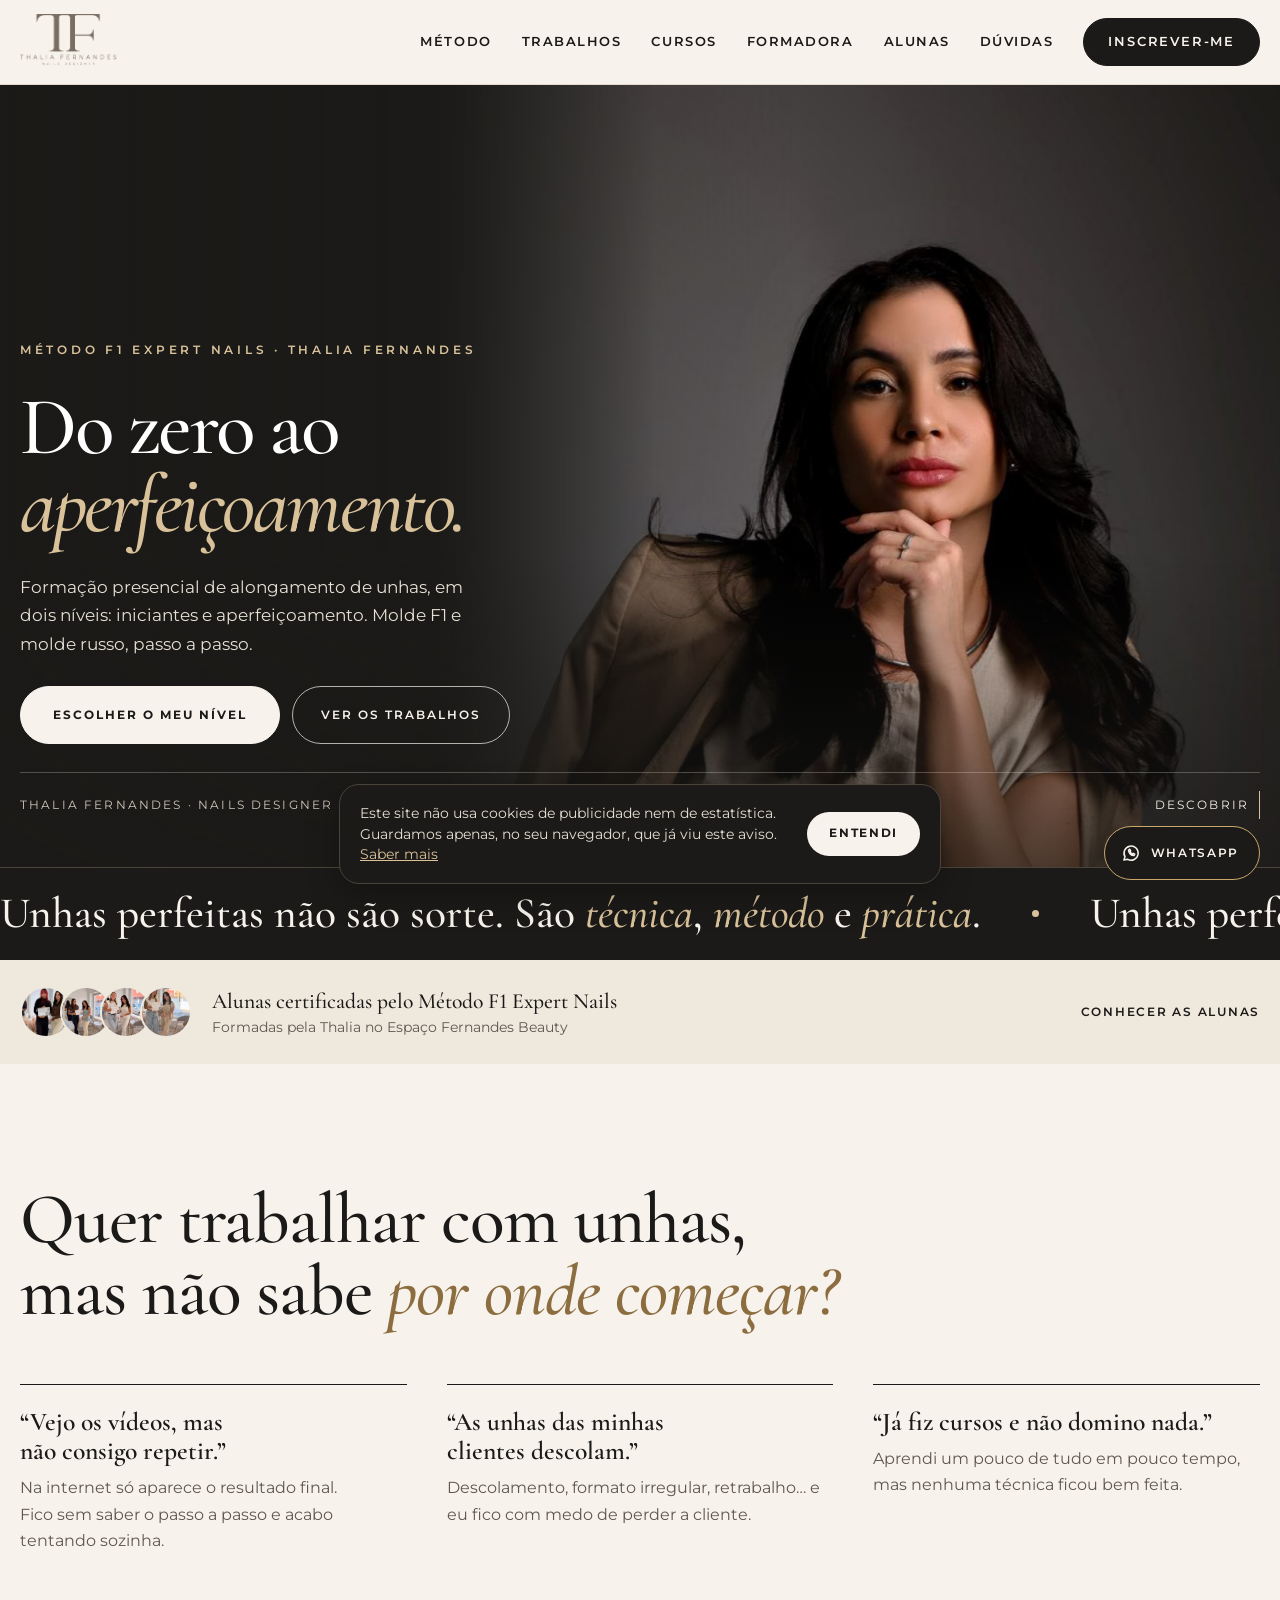
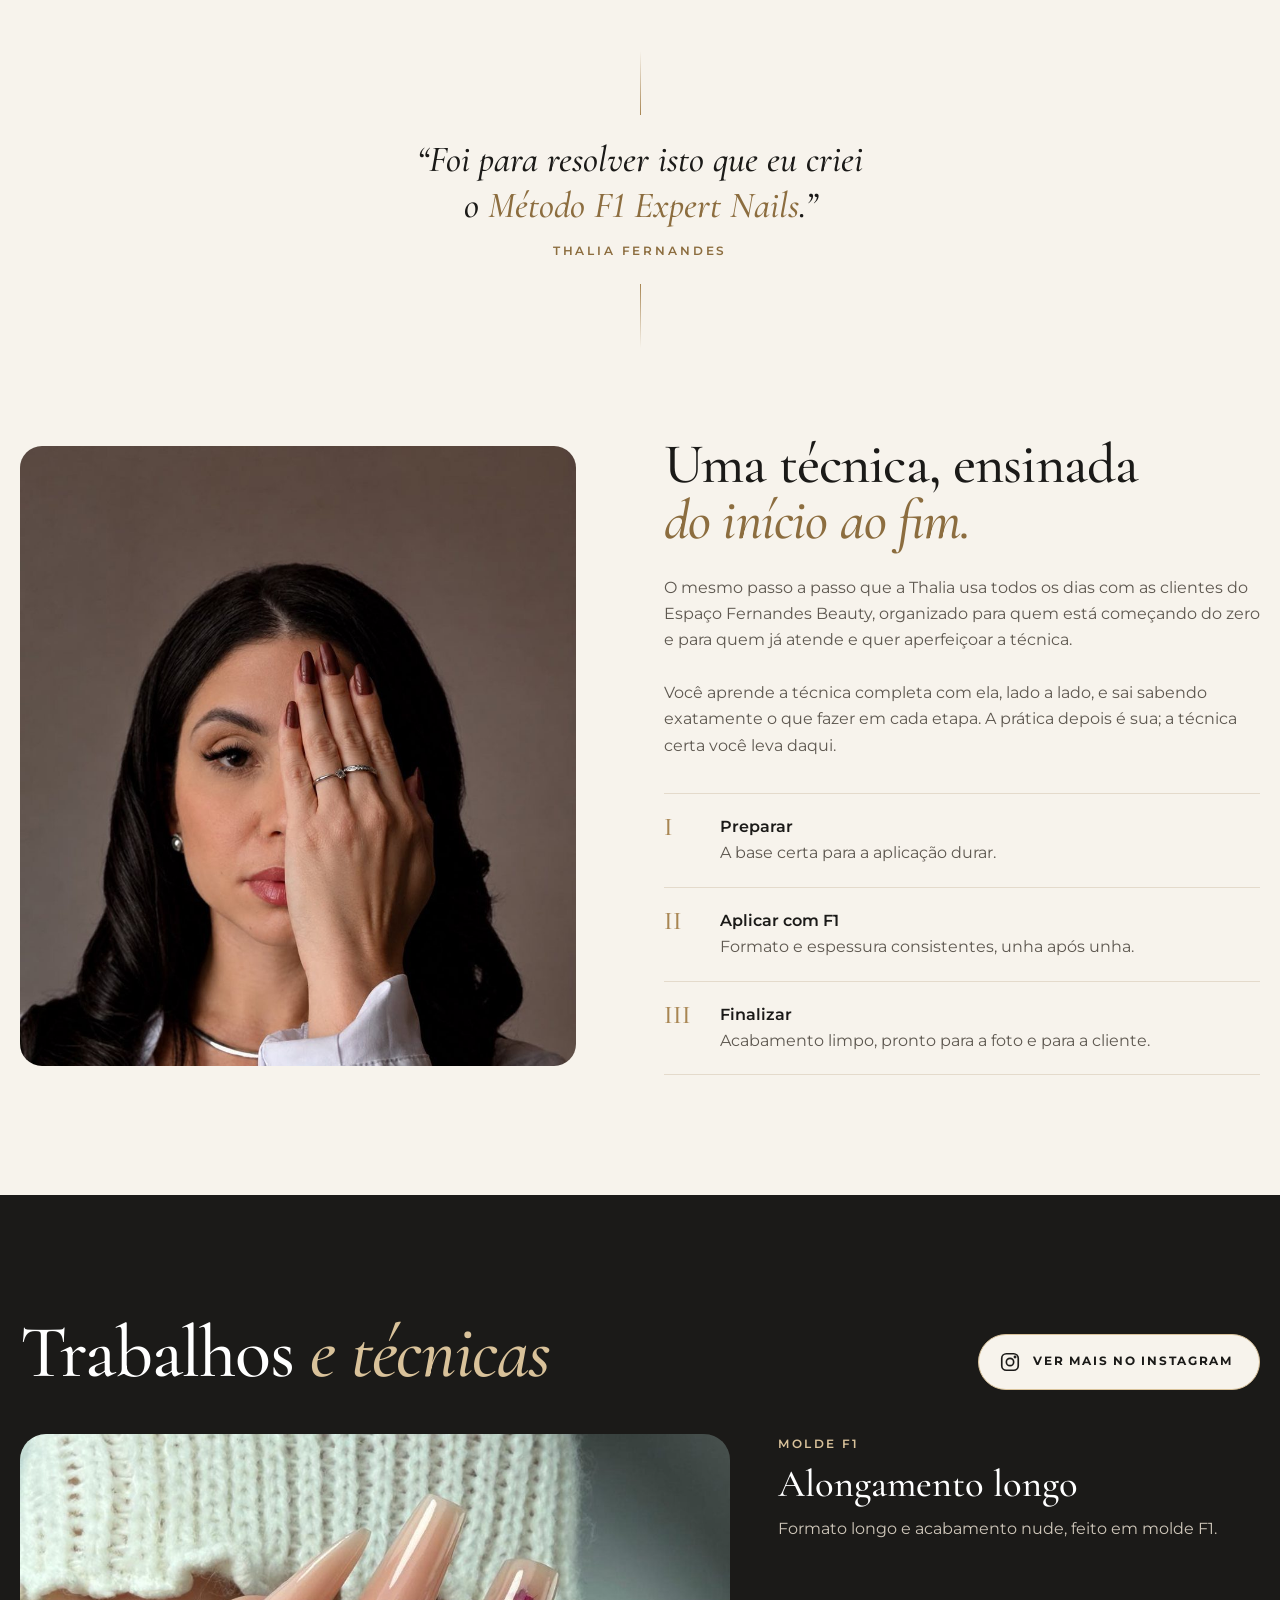
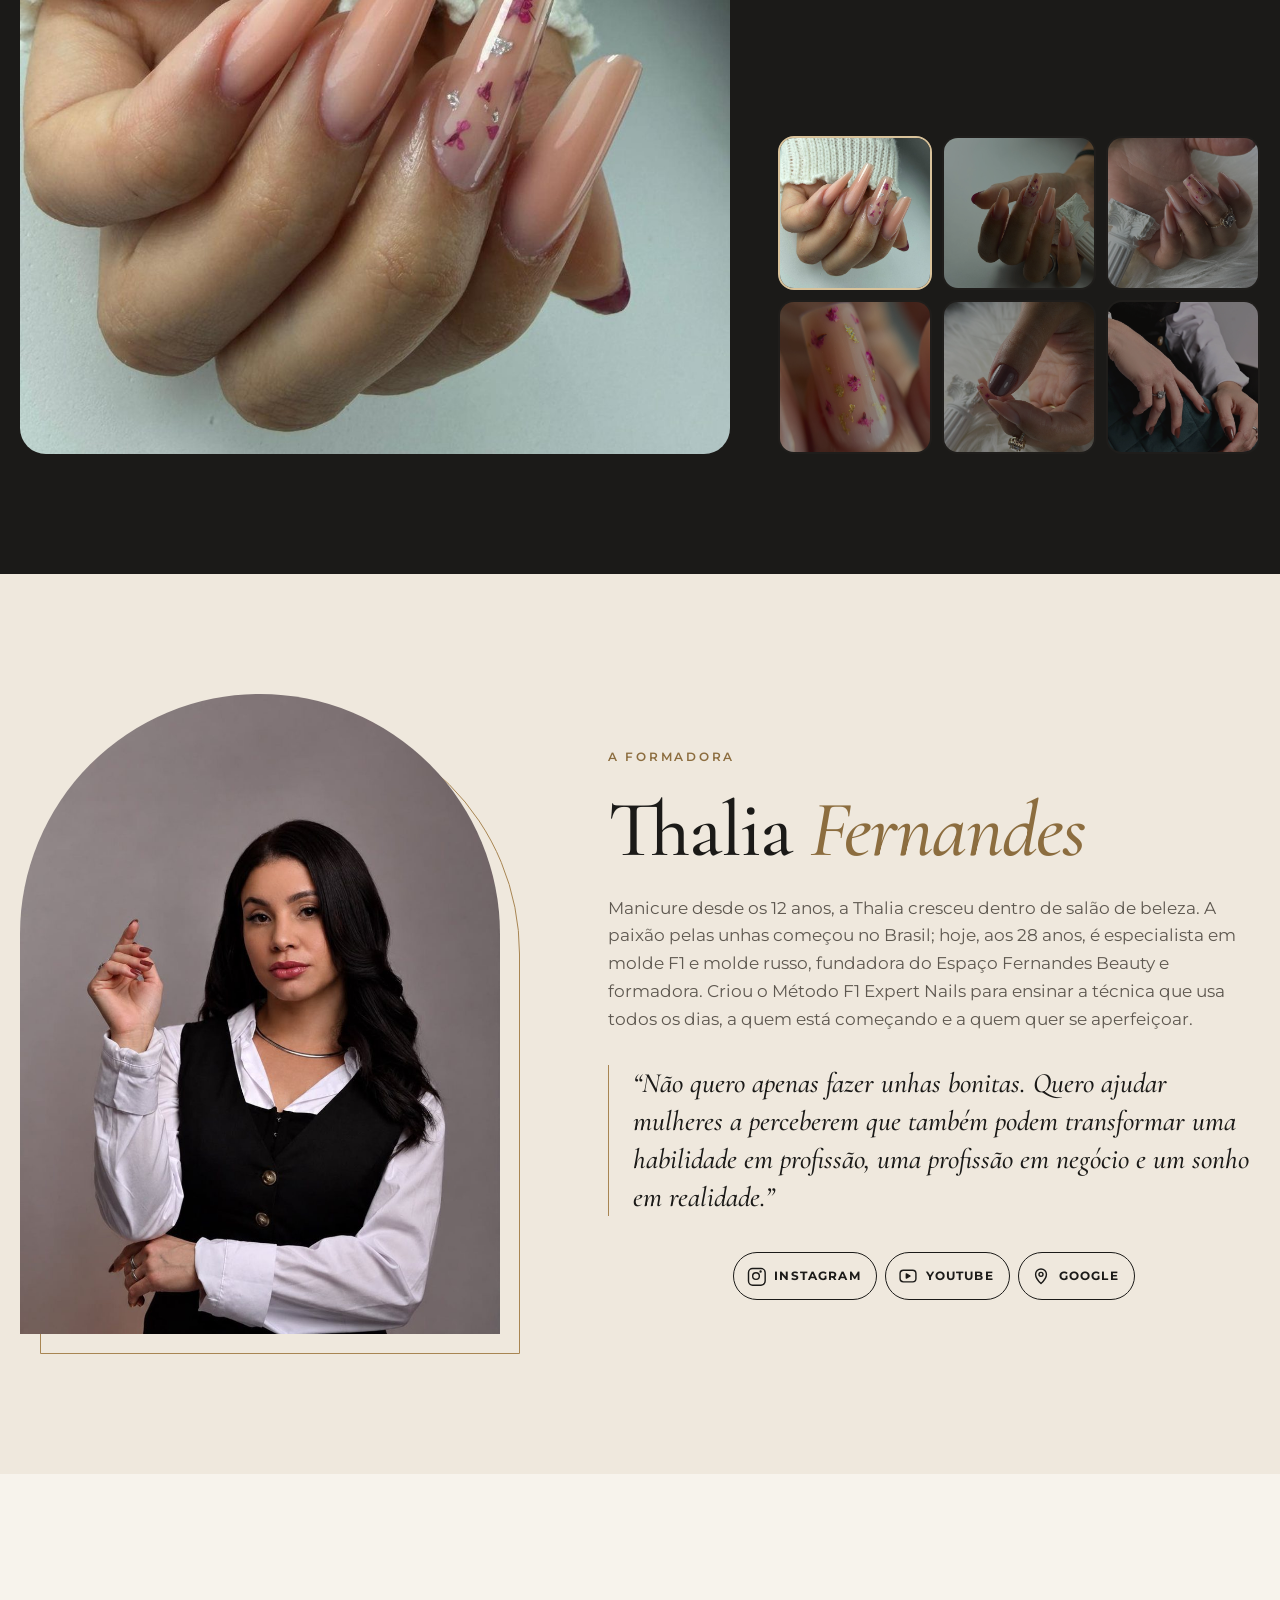
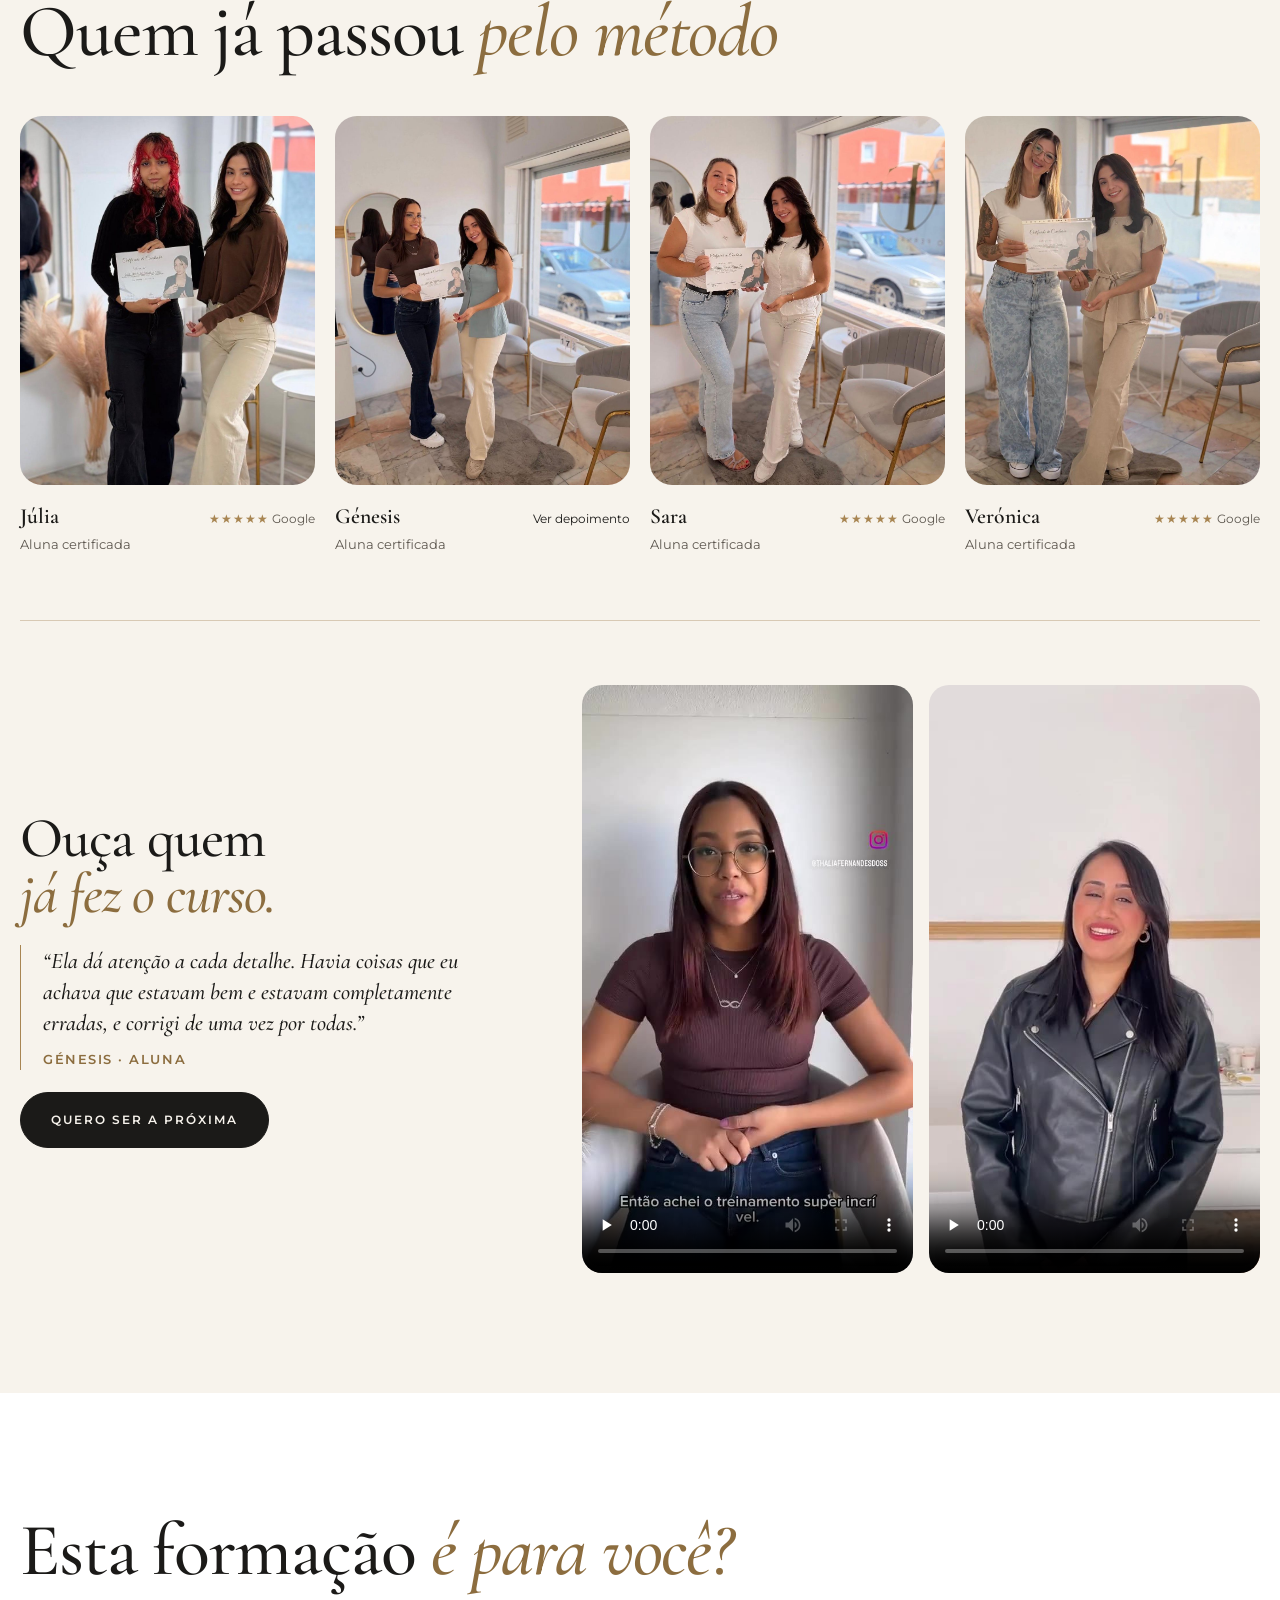
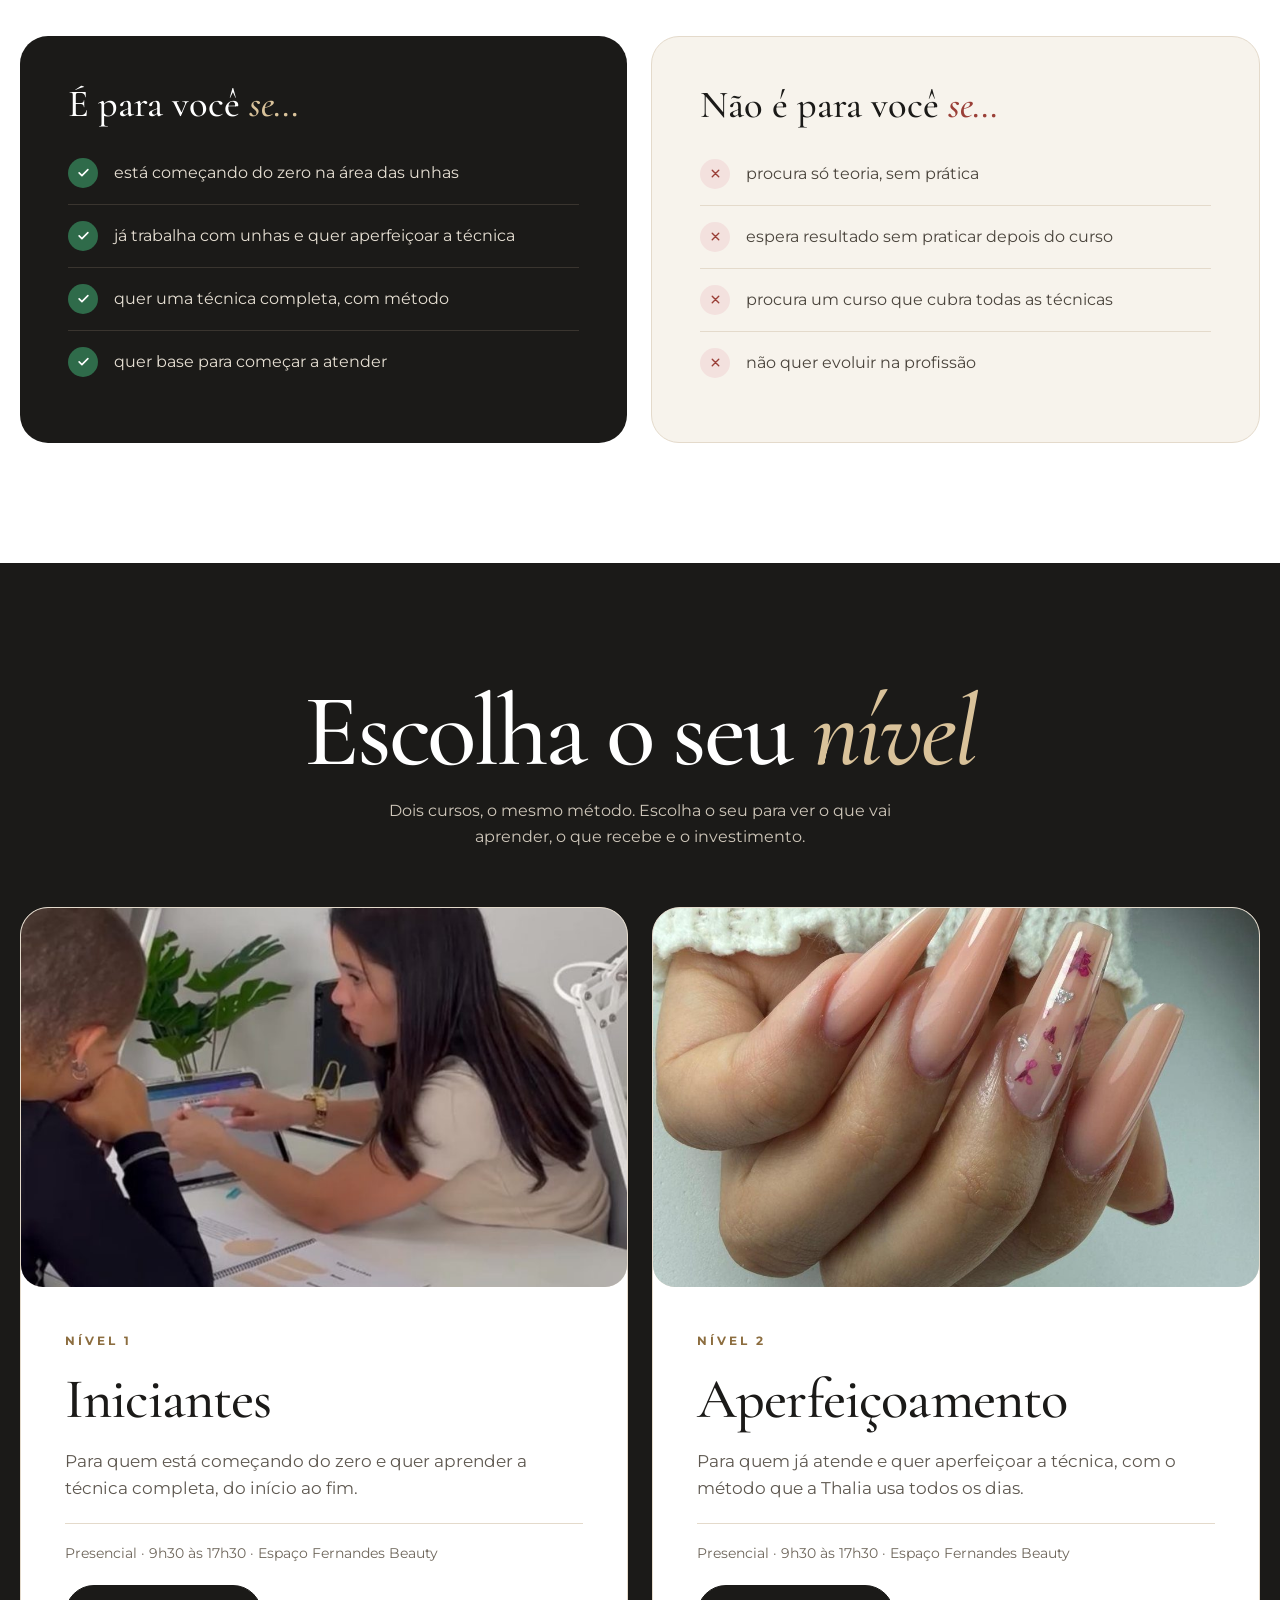
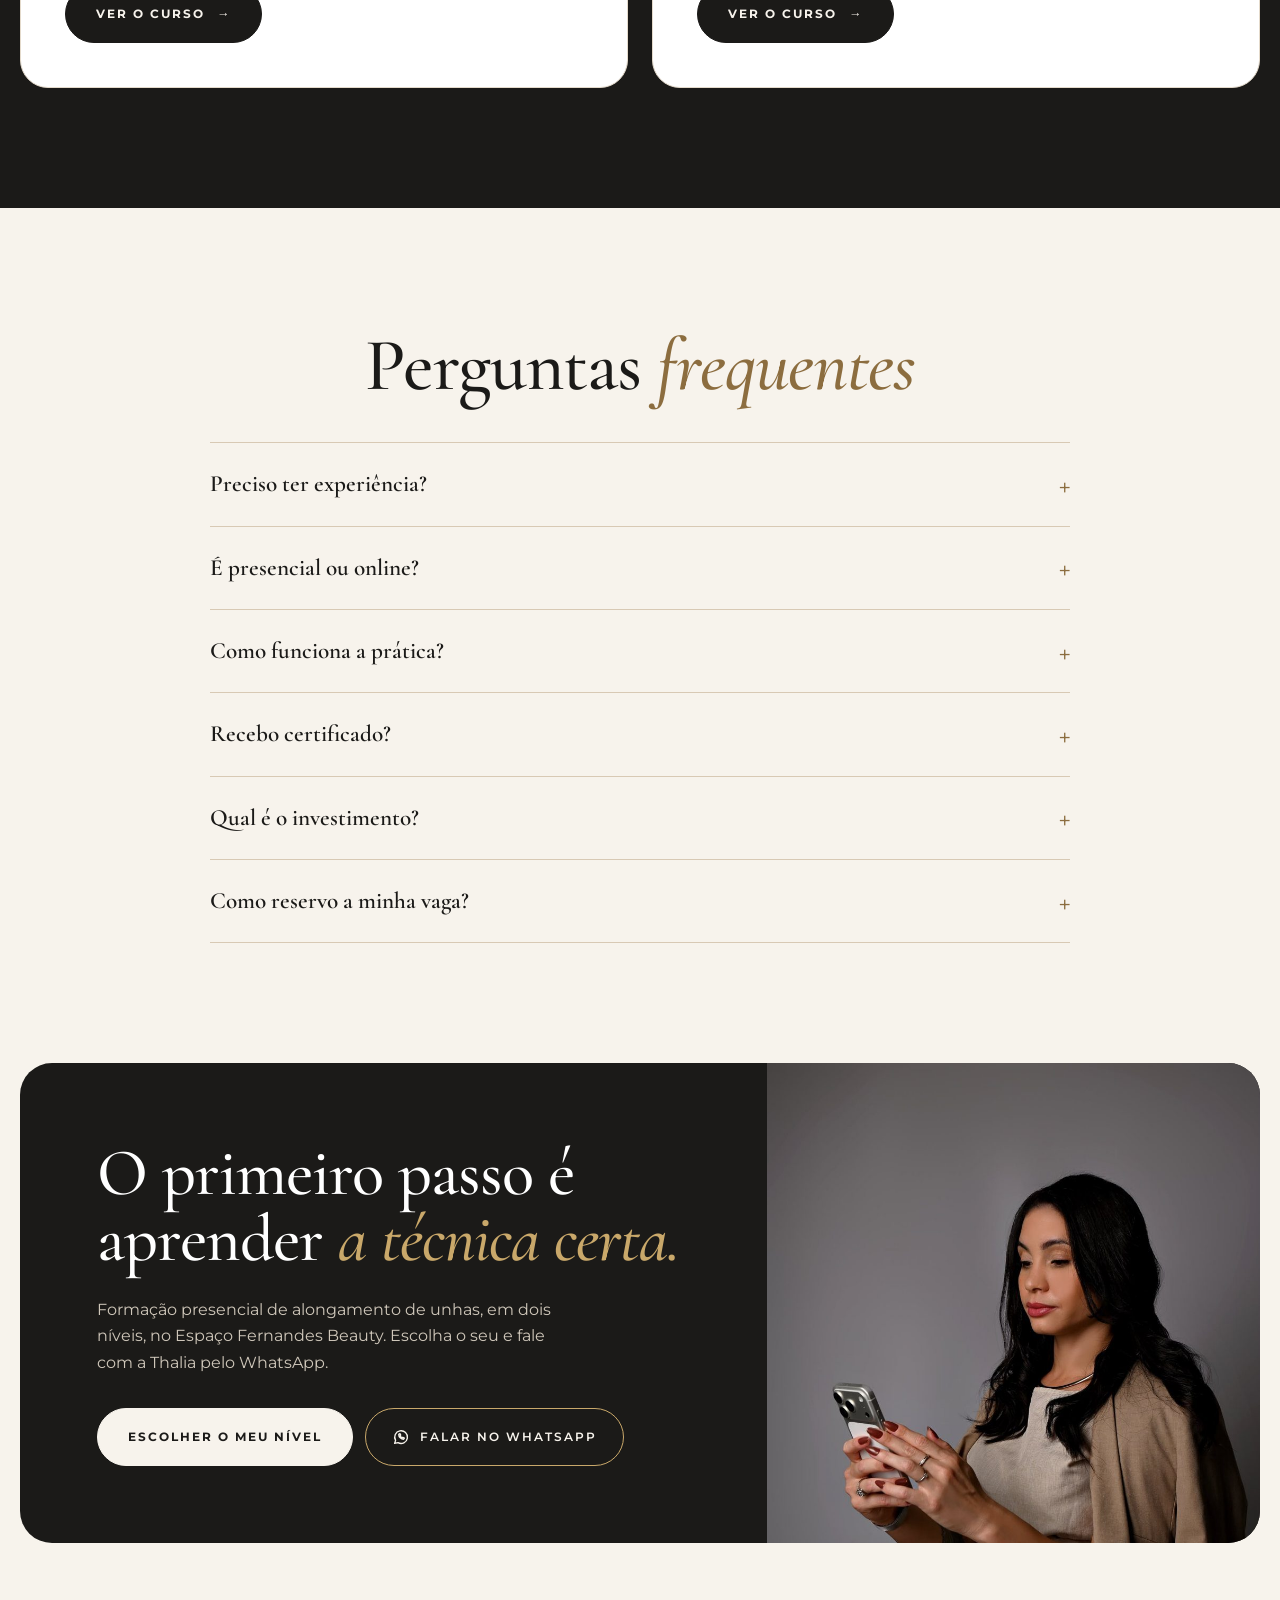
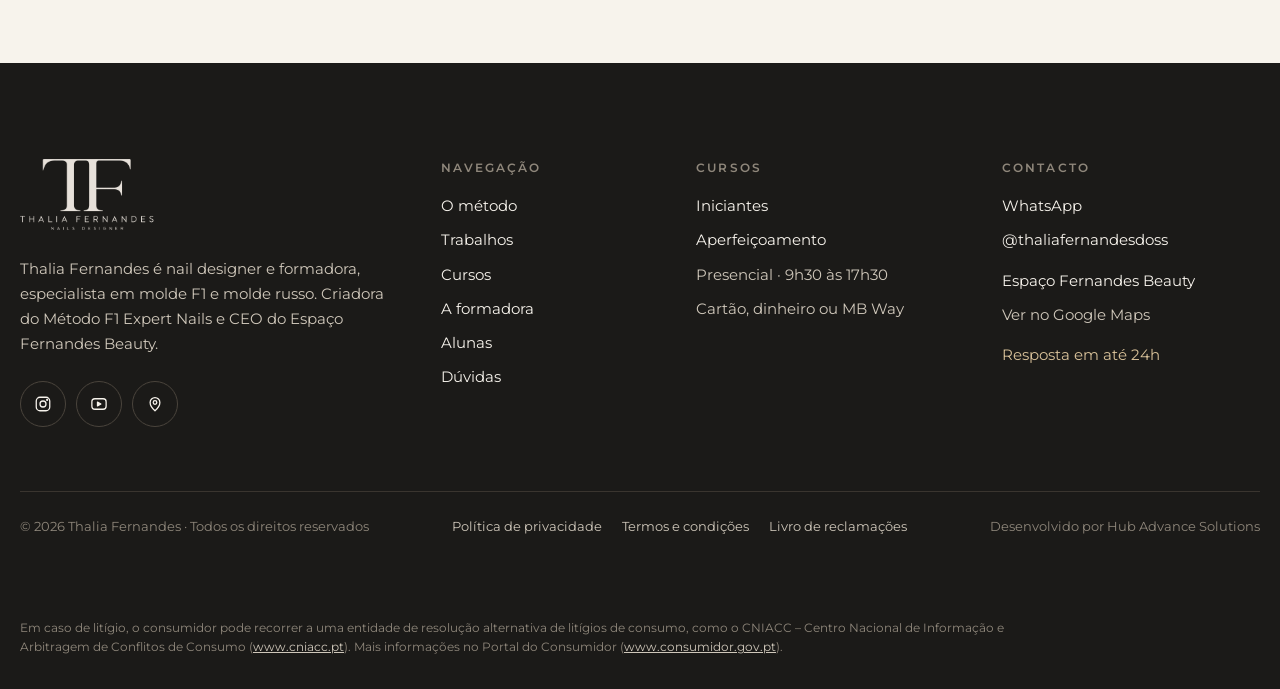
==== commit e65ef67b: "Add files via upload" ====
--- a/index.html
+++ b/index.html
@@ -2,17 +2,18 @@
 <html lang="pt-BR">
 <head>
 <meta charset="utf-8">
-<title>Método F1 Expert Nails · Workshop de alongamento de unhas com Thalia Fernandes</title>
-<meta name="description" content="Workshop presencial intensivo de alongamento de unhas com Thalia Fernandes, para iniciantes e aperfeiçoamento. Molde F1 e molde russo em 2 dias, com apostila e certificado.">
-<meta property="og:title" content="Método F1 Expert Nails · Thalia Fernandes">
-<meta property="og:description" content="Workshop presencial intensivo de alongamento de unhas, para iniciantes e aperfeiçoamento. Molde F1 e molde russo em 2 dias.">
-<meta property="og:type" content="website">
-<meta http-equiv="Content-Security-Policy" content="default-src 'self'; img-src 'self' data:; media-src 'self'; font-src 'self'; style-src 'self' 'unsafe-inline'; script-src 'self'; connect-src 'self'; object-src 'none'; base-uri 'self'; form-action 'self'; upgrade-insecure-requests">
+<title>Método F1 Expert Nails · Formação de alongamento de unhas com Thalia Fernandes</title>
+<meta name="description" content="Formação presencial de alongamento de unhas com Thalia Fernandes, em dois níveis: iniciantes e aperfeiçoamento. Molde F1 e molde russo, com certificado.">
+
+
+
+<meta http-equiv="Content-Security-Policy" content="default-src 'self'; img-src 'self' data:; media-src 'self'; font-src 'self'; style-src 'self' 'unsafe-inline'; script-src 'self'; connect-src 'self'; object-src 'none'; base-uri 'self'; form-action 'self'">
 <meta name="referrer" content="strict-origin-when-cross-origin">
 <meta name="viewport" content="width=device-width, initial-scale=1">
-<meta name="robots" content="index, follow">
+<meta property="og:type" content="website"><meta property="og:locale" content="pt_PT"><meta property="og:site_name" content="Método F1 Expert Nails"><meta property="og:title" content="Thalia Fernandes · Método F1 Expert Nails"><meta property="og:description" content="Formadora de alongamento de unhas. Escolha o seu nível: curso de Iniciantes ou de Aperfeiçoamento, com molde F1 e molde russo."><meta property="og:url" content="https://mthaliafernandes.me/"><meta property="og:image" content="https://mthaliafernandes.me/og-index.jpg"><meta property="og:image:width" content="1200"><meta property="og:image:height" content="630"><meta property="og:image:alt" content="Thalia Fernandes, formadora do Método F1 Expert Nails"><meta name="twitter:card" content="summary_large_image"><meta name="robots" content="index, follow">
 <link rel="icon" href="logo-dark.png">
-</head>
+<link rel="stylesheet" href="motion.css">
+<link rel="preload" href="cg-500.woff2" as="font" type="font/woff2" crossorigin><link rel="preload" href="mo-400.woff2" as="font" type="font/woff2" crossorigin></head>
 <body>
 <style>
 @font-face{font-family:'Cormorant Garamond';font-style:normal;font-weight:500;font-display:swap;src:url(cg-500.woff2) format('woff2')}@font-face{font-family:'Cormorant Garamond';font-style:normal;font-weight:600;font-display:swap;src:url(cg-600.woff2) format('woff2')}@font-face{font-family:'Cormorant Garamond';font-style:italic;font-weight:500;font-display:swap;src:url(cg-500i.woff2) format('woff2')}@font-face{font-family:'Cormorant Garamond';font-style:italic;font-weight:600;font-display:swap;src:url(cg-600i.woff2) format('woff2')}@font-face{font-family:'Montserrat';font-style:normal;font-weight:400;font-display:swap;src:url(mo-400.woff2) format('woff2')}@font-face{font-family:'Montserrat';font-style:normal;font-weight:500;font-display:swap;src:url(mo-500.woff2) format('woff2')}@font-face{font-family:'Montserrat';font-style:normal;font-weight:600;font-display:swap;src:url(mo-600.woff2) format('woff2')}@font-face{font-family:'Montserrat';font-style:normal;font-weight:700;font-display:swap;src:url(mo-700.woff2) format('woff2')}
@@ -76,10 +77,10 @@
 @keyframes tfiline{from{transform:scaleX(0)}to{transform:scaleX(1)}}
 @keyframes tfitxt{from{opacity:0;letter-spacing:.2em}to{opacity:1;letter-spacing:.42em}}
 @media (prefers-reduced-motion:no-preference){
-.tf-intro{display:flex;position:fixed;inset:0;z-index:9999;background:#1B1A18;flex-direction:column;align-items:center;justify-content:center;gap:24px;pointer-events:none;animation:tfiout .9s 2.1s cubic-bezier(.76,0,.24,1) forwards}
-.tf-intro img{width:clamp(120px,16vw,180px);height:auto;animation:tfilogo 1.2s .15s cubic-bezier(.2,.7,.2,1) both}
-.tf-intro i{display:block;width:140px;height:1px;background:#D9C29A;transform-origin:center;animation:tfiline .9s .7s cubic-bezier(.2,.7,.2,1) both}
-.tf-intro span{font-size:.72rem;padding-left:.42em;text-transform:uppercase;color:#D9C29A;font-weight:600;animation:tfitxt 1.1s .9s cubic-bezier(.2,.7,.2,1) both}
+.tf-intro{display:flex;position:fixed;inset:0;z-index:9999;background:#1B1A18;flex-direction:column;align-items:center;justify-content:center;gap:24px;pointer-events:none;animation:tfiout .5s .8s cubic-bezier(.76,0,.24,1) forwards}
+.tf-intro img{width:clamp(120px,16vw,180px);height:auto;animation:tfilogo .7s .05s cubic-bezier(.2,.7,.2,1) both}
+.tf-intro i{display:block;width:140px;height:1px;background:#D9C29A;transform-origin:center;animation:tfiline .5s .3s cubic-bezier(.2,.7,.2,1) both}
+.tf-intro span{font-size:.72rem;padding-left:.42em;text-transform:uppercase;color:#D9C29A;font-weight:600;animation:tfitxt .6s .4s cubic-bezier(.2,.7,.2,1) both}
 .tf-hero .tf-in{animation-delay:2.35s!important}.tf-hero .tf-in2{animation-delay:2.5s!important}.tf-hero .tf-in3{animation-delay:2.65s!important}.tf-hero-img{animation-delay:2.2s!important}
 }
 .tf-hlg .tf-hl:first-child{border-left:0!important}
@@ -118,22 +119,22 @@
 <nav aria-label="Navegação principal" class="tf-desk" style="display: flex; align-items: center; gap: 30px; font-size: 0.8rem; letter-spacing: 0.12em; text-transform: uppercase; font-weight: 600">
 <a href="#metodo" class="tf-u">Método</a>
 <a href="#resultados" class="tf-u">Trabalhos</a>
-<a href="#cronograma" class="tf-u">O curso</a>
+<a href="#niveis" class="tf-u">Cursos</a>
 <a href="#sobre" class="tf-u">Formadora</a>
 <a href="#alunas" class="tf-u">Alunas</a>
 <a href="#faq" class="tf-u">Dúvidas</a>
-<a href="#inscricao" class="tf-btn tf-dark" style="border-radius: 999px; display: inline-flex; align-items: center; min-height: 46px; padding: 0 24px; background: #1B1A18; border: 1px solid #1B1A18; color: #F7F3EC; text-decoration: none; letter-spacing: 0.14em">Inscrever-me</a>
+<a href="#niveis" class="tf-btn tf-dark" style="border-radius: 999px; display: inline-flex; align-items: center; min-height: 46px; padding: 0 24px; background: #1B1A18; border: 1px solid #1B1A18; color: #F7F3EC; text-decoration: none; letter-spacing: 0.14em">Inscrever-me</a>
 </nav>
 <details class="tf-mnav tf-mob" style="position: relative">
 <summary aria-label="Abrir menu" style="border-radius: 999px; display: inline-flex; align-items: center; gap: 10px; min-height: 44px; padding: 0 16px; border: 1px solid #1B1A18; font-size: 0.75rem; letter-spacing: 0.16em; text-transform: uppercase; font-weight: 600">Menu</summary>
 <nav aria-label="Navegação móvel" style="position: absolute; right: 0; top: 54px; width: 240px; background: #F7F3EC; border: 1px solid #E4DACB; border-radius: 18px; padding: 12px 20px; display: flex; flex-direction: column; font-size: 0.8rem; letter-spacing: 0.12em; text-transform: uppercase; font-weight: 600">
 <a href="#metodo" style="text-decoration: none; padding: 12px 0; border-bottom: 1px solid #E4DACB">Método</a>
 <a href="#resultados" style="text-decoration: none; padding: 12px 0; border-bottom: 1px solid #E4DACB">Trabalhos</a>
-<a href="#cronograma" style="text-decoration: none; padding: 12px 0; border-bottom: 1px solid #E4DACB">Cronograma</a>
+<a href="#niveis" style="text-decoration: none; padding: 12px 0; border-bottom: 1px solid #E4DACB">Cursos</a>
 <a href="#sobre" style="text-decoration: none; padding: 12px 0; border-bottom: 1px solid #E4DACB">Formadora</a>
 <a href="#alunas" style="text-decoration: none; padding: 12px 0; border-bottom: 1px solid #E4DACB">Alunas</a>
 <a href="#faq" style="text-decoration: none; padding: 12px 0; border-bottom: 1px solid #E4DACB">Dúvidas</a>
-<a href="#inscricao" style="text-decoration: none; padding: 14px 0 6px; color: #8C6D3F">Inscrever-me</a>
+<a href="#niveis" style="text-decoration: none; padding: 14px 0 6px; color: #8C6D3F">Inscrever-me</a>
 </nav>
 </details>
 </div>
@@ -148,10 +149,10 @@
 <span class="tf-in" style="font-size: 0.78rem; letter-spacing: 0.3em; text-transform: uppercase; font-weight: 600; color: #D9C29A">Método F1 Expert Nails · Thalia Fernandes</span>
 <h1 id="hero-titulo" class="tf-in" style="margin: 0; font-family: 'Cormorant Garamond', serif; font-weight: 500; font-size: clamp(2.6rem, 6.4vw, 6.6rem); line-height: 0.95; letter-spacing: -0.03em; color: #FFFFFF">Do zero ao<br><em style="color: #D9C29A">aperfeiçoamento.</em></h1>
 <div class="tf-in2" style="display: flex; flex-direction: column; align-items: stretch; gap: 28px">
-<p style="margin: 0; max-width: 30rem; font-size: 1.08rem; color: #E6DFD3">Workshop presencial intensivo de alongamento de unhas, para iniciantes e para quem quer se aperfeiçoar. Molde F1 e molde russo em 2 dias.</p>
+<p style="margin: 0; max-width: 30rem; font-size: 1.08rem; color: #E6DFD3">Formação presencial de alongamento de unhas, em dois níveis: iniciantes e aperfeiçoamento. Molde F1 e molde russo, passo a passo.</p>
 <div style="display: flex; flex-wrap: wrap; gap: 12px">
-<a href="#inscricao" class="tf-btn tf-light" style="border-radius: 999px; display: inline-flex; align-items: center; min-height: 56px; padding: 0 32px; background: #F7F3EC; border: 1px solid #F7F3EC; color: #1B1A18; text-decoration: none; font-size: 0.78rem; letter-spacing: 0.16em; text-transform: uppercase; font-weight: 700">Reservar vaga</a>
-<a href="#cronograma" class="tf-btn tf-gold" style="border-radius: 999px; display: inline-flex; align-items: center; min-height: 56px; padding: 0 28px; border: 1px solid rgba(247,243,236,0.7); color: #F7F3EC; text-decoration: none; font-size: 0.78rem; letter-spacing: 0.16em; text-transform: uppercase; font-weight: 600">Ver o curso</a>
+<a href="#niveis" class="tf-btn tf-light" style="border-radius: 999px; display: inline-flex; align-items: center; min-height: 56px; padding: 0 32px; background: #F7F3EC; border: 1px solid #F7F3EC; color: #1B1A18; text-decoration: none; font-size: 0.78rem; letter-spacing: 0.16em; text-transform: uppercase; font-weight: 700">Escolher o meu nível</a>
+<a href="#resultados" class="tf-btn tf-gold" style="border-radius: 999px; display: inline-flex; align-items: center; min-height: 56px; padding: 0 28px; border: 1px solid rgba(247,243,236,0.7); color: #F7F3EC; text-decoration: none; font-size: 0.78rem; letter-spacing: 0.16em; text-transform: uppercase; font-weight: 600">Ver os trabalhos</a>
 </div>
 </div>
 <div class="tf-in3" style="display: flex; justify-content: space-between; align-items: center; gap: 16px; border-top: 1px solid rgba(247,243,236,0.25); padding-top: 18px; font-size: 0.75rem; letter-spacing: 0.18em; text-transform: uppercase; color: #CFC7BA">
@@ -165,7 +166,7 @@
 <section aria-label="Alunas certificadas" style="background: #EFE8DD; padding: 26px 20px">
 <div style="max-width: 1240px; margin: 0 auto; display: flex; flex-wrap: wrap; align-items: center; justify-content: space-between; gap: 16px 32px">
 <div style="display: flex; align-items: center; gap: 20px; flex-wrap: wrap">
-<div class="tf-av" style="display: flex"><img src="aluna-julia.jpg" alt="" style="width: 48px; height: 48px; border-radius: 999px; object-fit: cover; object-position: 30% 22%; border: 2px solid #EFE8DD"><img src="aluna-genesis.jpg" alt="" style="width: 48px; height: 48px; border-radius: 999px; object-fit: cover; object-position: 30% 22%; border: 2px solid #EFE8DD; margin-left: -12px"><img src="aluna-sara.jpg" alt="" style="width: 48px; height: 48px; border-radius: 999px; object-fit: cover; object-position: 30% 22%; border: 2px solid #EFE8DD; margin-left: -12px"><img src="aluna-veronica.jpg" alt="" style="width: 48px; height: 48px; border-radius: 999px; object-fit: cover; object-position: 30% 22%; border: 2px solid #EFE8DD; margin-left: -12px"></div>
+<div class="tf-av" style="display: flex"><img src="aluna-julia.jpg" alt="" style="width: 48px; height: 48px; border-radius: 999px; object-fit: cover; object-position: 30% 22%; border: 2px solid #EFE8DD" loading="lazy" decoding="async"><img src="aluna-genesis.jpg" alt="" style="width: 48px; height: 48px; border-radius: 999px; object-fit: cover; object-position: 30% 22%; border: 2px solid #EFE8DD; margin-left: -12px" loading="lazy" decoding="async"><img src="aluna-sara.jpg" alt="" style="width: 48px; height: 48px; border-radius: 999px; object-fit: cover; object-position: 30% 22%; border: 2px solid #EFE8DD; margin-left: -12px" loading="lazy" decoding="async"><img src="aluna-veronica.jpg" alt="" style="width: 48px; height: 48px; border-radius: 999px; object-fit: cover; object-position: 30% 22%; border: 2px solid #EFE8DD; margin-left: -12px" loading="lazy" decoding="async"></div>
 <p style="margin: 0; line-height: 1.4"><span style="font-family: 'Cormorant Garamond', serif; font-size: 1.35rem">Alunas certificadas pelo Método F1 Expert Nails</span><br><span style="font-size: 0.85rem; color: #5E5850">Formadas pela Thalia no Espaço Fernandes Beauty</span></p>
 </div>
 <a href="#alunas" class="tf-u" style="font-size: 0.78rem; letter-spacing: 0.14em; text-transform: uppercase; font-weight: 600">Conhecer as alunas</a>
@@ -187,7 +188,7 @@
 
 <section id="metodo" aria-labelledby="metodo-titulo" style="background: #F7F3EC; padding: 0 20px 120px">
 <div style="max-width: 1240px; margin: 0 auto; display: flex; flex-wrap: wrap; align-items: center; gap: 56px 88px">
-<figure class="tf-zoom tf-rv" style="margin: 0; flex: 1 1 380px; min-width: 0; height: clamp(440px, 50vw, 620px)"><img src="mao-rosto.jpg" alt="Thalia Fernandes mostrando unhas amêndoa em tom chocolate" style="width: 100%; height: 100%; object-fit: cover; object-position: center 35%; display: block"></figure>
+<figure class="tf-zoom tf-rv" style="margin: 0; flex: 1 1 380px; min-width: 0; height: clamp(440px, 50vw, 620px)"><img src="mao-rosto.jpg" alt="Thalia Fernandes mostrando unhas amêndoa em tom chocolate" style="width: 100%; height: 100%; object-fit: cover; object-position: center 35%; display: block" loading="lazy" decoding="async"></figure>
 <div class="tf-rv" style="flex: 1 1 420px; min-width: 0; display: flex; flex-direction: column; gap: 26px">
 <h2 id="metodo-titulo" style="margin: 0; font-family: 'Cormorant Garamond', serif; font-weight: 500; font-size: clamp(2.2rem, 4.4vw, 4.2rem); line-height: 1; letter-spacing: -0.015em">Uma técnica, ensinada<br class="tf-brd"> <em>do início ao fim.</em></h2>
 <p style="margin: 0; color: #5E5850">O mesmo passo a passo que a Thalia usa todos os dias com as clientes do Espaço Fernandes Beauty, organizado para quem está começando do zero e para quem já atende e quer aperfeiçoar a técnica.</p>
@@ -209,7 +210,7 @@
 </div>
 <div class="tf-rv" style="display: flex; flex-wrap: wrap; gap: 32px 48px; align-items: stretch">
 <figure style="margin: 0; flex: 1.6 1 420px; min-width: 0; position: relative; height: clamp(380px, 52vw, 620px); border-radius: 26px; overflow: hidden; background: #23211E">
-<img id="g-img" src="unha-camisola.jpg" alt="Alongamento longo em molde F1" class="tf-gimg" style="width: 100%; height: 100%; object-fit: cover; object-position: center 62%; display: block" data-x="1">
+<img id="g-img" src="unha-camisola.jpg" alt="Alongamento longo em molde F1" class="tf-gimg" style="width: 100%; height: 100%; object-fit: cover; object-position: center 62%; display: block" data-x="1" loading="lazy" decoding="async">
 </figure>
 <div style="flex: 1 1 300px; min-width: 0; display: flex; flex-direction: column; justify-content: space-between; gap: 28px">
 <div aria-live="polite" style="display: flex; flex-direction: column; gap: 10px">
@@ -219,83 +220,20 @@
 </div>
 <div role="group" aria-label="Escolher trabalho" style="display: grid; grid-template-columns: repeat(3, minmax(0, 1fr)); gap: 10px">
 
-<button type="button" data-i="0" aria-label="Alongamento longo" aria-pressed="true" class="tf-thumb" style="padding: 0; aspect-ratio: 1 / 1; border-radius: 16px; overflow: hidden; cursor: pointer; background: #23211E; border: 2px solid #D9C29A; opacity: 1"><img src="unha-camisola.jpg" alt="" style="width: 100%; height: 100%; object-fit: cover; object-position: center 62%; display: block"></button>
-
-<button type="button" data-i="1" aria-label="Nude com flores secas" aria-pressed="false" class="tf-thumb" style="padding: 0; aspect-ratio: 1 / 1; border-radius: 16px; overflow: hidden; cursor: pointer; background: #23211E; border: 2px solid transparent; opacity: 0.55"><img src="unha-coluna.jpg" alt="" style="width: 100%; height: 100%; object-fit: cover; object-position: center 55%; display: block"></button>
-
-<button type="button" data-i="2" aria-label="Flores e folha de ouro" aria-pressed="false" class="tf-thumb" style="padding: 0; aspect-ratio: 1 / 1; border-radius: 16px; overflow: hidden; cursor: pointer; background: #23211E; border: 2px solid transparent; opacity: 0.55"><img src="unha-pelo.jpg" alt="" style="width: 100%; height: 100%; object-fit: cover; object-position: center 55%; display: block"></button>
-
-<button type="button" data-i="3" aria-label="Detalhe em macro" aria-pressed="false" class="tf-thumb" style="padding: 0; aspect-ratio: 1 / 1; border-radius: 16px; overflow: hidden; cursor: pointer; background: #23211E; border: 2px solid transparent; opacity: 0.55"><img src="unha-macro.jpg" alt="" style="width: 100%; height: 100%; object-fit: cover; object-position: center 45%; display: block"></button>
-
-<button type="button" data-i="4" aria-label="Tom chocolate" aria-pressed="false" class="tf-thumb" style="padding: 0; aspect-ratio: 1 / 1; border-radius: 16px; overflow: hidden; cursor: pointer; background: #23211E; border: 2px solid transparent; opacity: 0.55"><img src="unha-polegar.jpg" alt="" style="width: 100%; height: 100%; object-fit: cover; object-position: center 50%; display: block"></button>
-
-<button type="button" data-i="5" aria-label="Chocolate em amêndoa" aria-pressed="false" class="tf-thumb" style="padding: 0; aspect-ratio: 1 / 1; border-radius: 16px; overflow: hidden; cursor: pointer; background: #23211E; border: 2px solid transparent; opacity: 0.55"><img src="thalia-maos.jpg" alt="" style="width: 100%; height: 100%; object-fit: cover; object-position: 60% center; display: block"></button>
-
-</div>
-</div>
-</div>
-</div>
-</section>
-
-<section id="cronograma" aria-labelledby="crono-titulo" style="background: #EFE8DD; padding: 120px 0">
-<div style="max-width: 1240px; margin: 0 auto; padding: 0 20px; display: flex; flex-wrap: wrap; justify-content: space-between; align-items: flex-end; gap: 24px">
-<div class="tf-rv" style="display: flex; flex-direction: column; gap: 14px; max-width: 46rem">
-<h2 id="crono-titulo" style="margin: 0; font-family: 'Cormorant Garamond', serif; font-weight: 500; font-size: clamp(2.6rem, 5.8vw, 4.9rem); line-height: 1; letter-spacing: -0.015em">O curso <em>em 4 capítulos</em></h2>
-</div>
-<div style="display: flex; align-items: center; gap: 14px">
-<span id="chap-label" aria-live="polite" style="font-family: 'Cormorant Garamond', serif; font-size: 1.4rem; min-width: 64px; text-align: right">01 / 04</span>
-<button type="button" id="chap-prev" aria-label="Capítulo anterior" class="tf-btn tf-line" style="border-radius: 999px; width: 52px; height: 52px; display: inline-flex; align-items: center; justify-content: center; border: 1px solid #1B1A18; background: transparent; color: #1B1A18; cursor: pointer"><svg width="18" height="18" viewBox="0 0 24 24" fill="none" stroke="currentColor" stroke-width="1.8" stroke-linecap="round" stroke-linejoin="round" aria-hidden="true"><path d="M15 6l-6 6 6 6"></path></svg></button>
-<button type="button" id="chap-next" aria-label="Próximo capítulo" class="tf-btn tf-dark" style="border-radius: 999px; width: 52px; height: 52px; display: inline-flex; align-items: center; justify-content: center; border: 1px solid #1B1A18; background: #1B1A18; color: #F7F3EC; cursor: pointer"><svg width="18" height="18" viewBox="0 0 24 24" fill="none" stroke="currentColor" stroke-width="1.8" stroke-linecap="round" stroke-linejoin="round" aria-hidden="true"><path d="M9 6l6 6-6 6"></path></svg></button>
-</div>
-</div>
-<div id="tf-track" class="tf-track" role="region" aria-label="Capítulos do curso" tabindex="0" style="margin-top: 48px; display: flex; gap: 20px; overflow-x: auto; scroll-snap-type: x mandatory; scroll-padding-left: max(20px, calc((100vw - 1240px) / 2 + 20px)); padding: 0 max(20px, calc((100vw - 1240px) / 2 + 20px)) 12px">
-<article class="tf-card" style="flex: 0 0 min(84vw, 760px); scroll-snap-align: start; display: flex; flex-wrap: wrap; background: #FFFFFF; border-radius: 28px; overflow: hidden; min-height: 420px">
-<div class="tf-zoom" style="flex: 1 1 280px; min-width: 0; min-height: 240px; position: relative; border-radius: 0"><img src="aula1.jpg" alt="Thalia explicando a apostila a uma aluna" style="position: absolute; inset: 0; width: 100%; height: 100%; object-fit: cover; object-position: center 40%; display: block"></div>
-<div style="flex: 1 1 280px; min-width: 0; padding: clamp(24px, 3.4vw, 40px); display: flex; flex-direction: column; gap: 14px">
-<span aria-hidden="true" style="font-family: 'Cormorant Garamond', serif; font-size: 3.4rem; line-height: 1; color: #A88552">01</span>
-<h3 style="margin: 0; font-family: 'Cormorant Garamond', serif; font-weight: 600; font-size: 2rem; line-height: 1.1">Fundamentos</h3>
-<ul style="list-style: none; margin: 4px 0 0; padding: 0; color: #5E5850"><li style="padding: 9px 0; border-top: 1px solid rgba(27,26,24,0.12)">Introdução teórica</li><li style="padding: 9px 0; border-top: 1px solid rgba(27,26,24,0.12)">Apresentação dos materiais</li><li style="padding: 9px 0; border-top: 1px solid rgba(27,26,24,0.12)">Aspectos importantes</li><li style="padding: 9px 0; border-top: 1px solid rgba(27,26,24,0.12)">Anatomia e fisiologia</li></ul>
-</div>
-</article>
-<article class="tf-card" style="flex: 0 0 min(84vw, 760px); scroll-snap-align: start; display: flex; flex-wrap: wrap; background: #FFFFFF; border-radius: 28px; overflow: hidden; min-height: 420px">
-<div class="tf-zoom" style="flex: 1 1 280px; min-width: 0; min-height: 240px; position: relative; border-radius: 0"><img src="unha-polegar.jpg" alt="Unha preparada e esmaltada em gel" style="position: absolute; inset: 0; width: 100%; height: 100%; object-fit: cover; object-position: center 50%; display: block"></div>
-<div style="flex: 1 1 280px; min-width: 0; padding: clamp(24px, 3.4vw, 40px); display: flex; flex-direction: column; gap: 14px">
-<span aria-hidden="true" style="font-family: 'Cormorant Garamond', serif; font-size: 3.4rem; line-height: 1; color: #A88552">02</span>
-<h3 style="margin: 0; font-family: 'Cormorant Garamond', serif; font-weight: 600; font-size: 2rem; line-height: 1.1">Preparação</h3>
-<ul style="list-style: none; margin: 4px 0 0; padding: 0; color: #5E5850"><li style="padding: 9px 0; border-top: 1px solid rgba(27,26,24,0.12)">Manicure russa e combinada</li><li style="padding: 9px 0; border-top: 1px solid rgba(27,26,24,0.12)">Preparação correta da lâmina</li><li style="padding: 9px 0; border-top: 1px solid rgba(27,26,24,0.12)">Tipos de unhas</li><li style="padding: 9px 0; border-top: 1px solid rgba(27,26,24,0.12)">Tipos de fungos</li></ul>
-</div>
-</article>
-<article class="tf-card" style="flex: 0 0 min(84vw, 760px); scroll-snap-align: start; display: flex; flex-wrap: wrap; background: #FFFFFF; border-radius: 28px; overflow: hidden; min-height: 420px">
-<div class="tf-zoom" style="flex: 1 1 280px; min-width: 0; min-height: 240px; position: relative; border-radius: 0"><img src="unha-coluna.jpg" alt="Alongamento nude com flores secas" style="position: absolute; inset: 0; width: 100%; height: 100%; object-fit: cover; object-position: center 32%; display: block"></div>
-<div style="flex: 1 1 280px; min-width: 0; padding: clamp(24px, 3.4vw, 40px); display: flex; flex-direction: column; gap: 14px">
-<span aria-hidden="true" style="font-family: 'Cormorant Garamond', serif; font-size: 3.4rem; line-height: 1; color: #A88552">03</span>
-<h3 style="margin: 0; font-family: 'Cormorant Garamond', serif; font-weight: 600; font-size: 2rem; line-height: 1.1">Aplicação</h3>
-<ul style="list-style: none; margin: 4px 0 0; padding: 0; color: #5E5850"><li style="padding: 9px 0; border-top: 1px solid rgba(27,26,24,0.12)">Aplicações corretas</li><li style="padding: 9px 0; border-top: 1px solid rgba(27,26,24,0.12)">Formatos</li><li style="padding: 9px 0; border-top: 1px solid rgba(27,26,24,0.12)">Lixamentos técnicos</li><li style="padding: 9px 0; border-top: 1px solid rgba(27,26,24,0.12)">Esmaltação em gel correta</li></ul>
-</div>
-</article>
-<article class="tf-card" style="flex: 0 0 min(84vw, 760px); scroll-snap-align: start; display: flex; flex-wrap: wrap; background: #FFFFFF; border-radius: 28px; overflow: hidden; min-height: 420px">
-<div class="tf-zoom" style="flex: 1 1 280px; min-width: 0; min-height: 240px; position: relative; border-radius: 0"><img src="unha-camisola.jpg" alt="Alongamento longo em molde F1" style="position: absolute; inset: 0; width: 100%; height: 100%; object-fit: cover; object-position: center 62%; display: block"></div>
-<div style="flex: 1 1 280px; min-width: 0; padding: clamp(24px, 3.4vw, 40px); display: flex; flex-direction: column; gap: 14px">
-<span aria-hidden="true" style="font-family: 'Cormorant Garamond', serif; font-size: 3.4rem; line-height: 1; color: #A88552">04</span>
-<h3 style="margin: 0; font-family: 'Cormorant Garamond', serif; font-weight: 600; font-size: 2rem; line-height: 1.1">Moldes e acabamento</h3>
-<ul style="list-style: none; margin: 4px 0 0; padding: 0; color: #5E5850"><li style="padding: 9px 0; border-top: 1px solid rgba(27,26,24,0.12)">Acabamento fino</li><li style="padding: 9px 0; border-top: 1px solid rgba(27,26,24,0.12)">Molde F1</li><li style="padding: 9px 0; border-top: 1px solid rgba(27,26,24,0.12)">Molde russo</li></ul>
-</div>
-</article>
-</div>
-</section>
-
-<section aria-labelledby="incluido-titulo" style="padding: 120px 20px">
-<div style="max-width: 1240px; margin: 0 auto; display: flex; flex-direction: column; gap: 48px">
-<h2 id="incluido-titulo" class="tf-rv" style="margin: 0; font-family: 'Cormorant Garamond', serif; font-weight: 500; font-size: clamp(2.6rem, 5.8vw, 4.9rem); line-height: 1; letter-spacing: -0.015em">Tudo o que recebe <em>no workshop</em></h2>
-<div class="tf-g3 tf-stag">
-<figure style="margin: 0; display: flex; flex-direction: column; gap: 18px"><div class="tf-zoom" style="height: 280px"><img src="apostila-rodada.jpg" alt="Apostilas do Método F1 Expert Nails" style="width: 100%; height: 100%; object-fit: cover; object-position: 85% 40%; display: block"></div><figcaption><strong style="display: block; font-family: 'Cormorant Garamond', serif; font-size: 1.55rem; font-weight: 600; line-height: 1.2">Apostila Método F1 Expert Nails</strong><span style="color: #5E5850">Material impresso para rever cada etapa depois do workshop.</span></figcaption></figure>
-<figure style="margin: 0; display: flex; flex-direction: column; gap: 18px"><div class="tf-zoom" style="height: 280px"><img src="assina1.jpg" alt="Aluna assinando o certificado de conclusão" style="width: 100%; height: 100%; object-fit: cover; object-position: center 60%; display: block"></div><figcaption><strong style="display: block; font-family: 'Cormorant Garamond', serif; font-size: 1.55rem; font-weight: 600; line-height: 1.2">Certificado de conclusão</strong><span style="color: #5E5850">Assinado e entregue no último dia.</span></figcaption></figure>
-<figure style="margin: 0; display: flex; flex-direction: column; gap: 18px"><div class="tf-zoom" style="height: 280px"><img src="aula2.jpg" alt="Thalia conversando com uma aluna no estúdio" style="width: 100%; height: 100%; object-fit: cover; object-position: center 45%; display: block"></div><figcaption><strong style="display: block; font-family: 'Cormorant Garamond', serif; font-size: 1.55rem; font-weight: 600; line-height: 1.2">Suporte pós-curso</strong><span style="color: #5E5850">Dúvidas depois do workshop? A Thalia continua a acompanhar.</span></figcaption></figure>
-</div>
-<div class="tf-g3 tf-stag" style="border-top: 1px solid #D8C9B4; padding-top: 28px">
-<p style="margin: 0"><strong style="display: block; font-weight: 600">Posicionamento e marketing</strong><span style="color: #5E5850">Como apresentar o seu trabalho e atrair as primeiras clientes.</span></p>
-<p style="margin: 0"><strong style="display: block; font-weight: 600">Caixa com mimo</strong><span style="color: #5E5850">Uma surpresa para levar para casa.</span></p>
-<p style="margin: 0"><strong style="display: block; font-weight: 600">Coffee break</strong><span style="color: #5E5850">Pausas incluídas nos dois dias.</span></p>
+<button type="button" data-i="0" aria-label="Alongamento longo" aria-pressed="true" class="tf-thumb" style="padding: 0; aspect-ratio: 1 / 1; border-radius: 16px; overflow: hidden; cursor: pointer; background: #23211E; border: 2px solid #D9C29A; opacity: 1"><img src="unha-camisola.jpg" alt="" style="width: 100%; height: 100%; object-fit: cover; object-position: center 62%; display: block" loading="lazy" decoding="async"></button>
+
+<button type="button" data-i="1" aria-label="Nude com flores secas" aria-pressed="false" class="tf-thumb" style="padding: 0; aspect-ratio: 1 / 1; border-radius: 16px; overflow: hidden; cursor: pointer; background: #23211E; border: 2px solid transparent; opacity: 0.55"><img src="unha-coluna.jpg" alt="" style="width: 100%; height: 100%; object-fit: cover; object-position: center 55%; display: block" loading="lazy" decoding="async"></button>
+
+<button type="button" data-i="2" aria-label="Flores e folha de ouro" aria-pressed="false" class="tf-thumb" style="padding: 0; aspect-ratio: 1 / 1; border-radius: 16px; overflow: hidden; cursor: pointer; background: #23211E; border: 2px solid transparent; opacity: 0.55"><img src="unha-pelo.jpg" alt="" style="width: 100%; height: 100%; object-fit: cover; object-position: center 55%; display: block" loading="lazy" decoding="async"></button>
+
+<button type="button" data-i="3" aria-label="Detalhe em macro" aria-pressed="false" class="tf-thumb" style="padding: 0; aspect-ratio: 1 / 1; border-radius: 16px; overflow: hidden; cursor: pointer; background: #23211E; border: 2px solid transparent; opacity: 0.55"><img src="unha-macro.jpg" alt="" style="width: 100%; height: 100%; object-fit: cover; object-position: center 45%; display: block" loading="lazy" decoding="async"></button>
+
+<button type="button" data-i="4" aria-label="Tom chocolate" aria-pressed="false" class="tf-thumb" style="padding: 0; aspect-ratio: 1 / 1; border-radius: 16px; overflow: hidden; cursor: pointer; background: #23211E; border: 2px solid transparent; opacity: 0.55"><img src="unha-polegar.jpg" alt="" style="width: 100%; height: 100%; object-fit: cover; object-position: center 50%; display: block" loading="lazy" decoding="async"></button>
+
+<button type="button" data-i="5" aria-label="Chocolate em amêndoa" aria-pressed="false" class="tf-thumb" style="padding: 0; aspect-ratio: 1 / 1; border-radius: 16px; overflow: hidden; cursor: pointer; background: #23211E; border: 2px solid transparent; opacity: 0.55"><img src="thalia-maos.jpg" alt="" style="width: 100%; height: 100%; object-fit: cover; object-position: 60% center; display: block" loading="lazy" decoding="async"></button>
+
+</div>
+</div>
 </div>
 </div>
 </section>
@@ -304,7 +242,7 @@
 <div style="max-width: 1240px; margin: 0 auto; display: flex; flex-wrap: wrap; align-items: center; gap: 56px 88px">
 <figure class="tf-rv" style="margin: 0; flex: 1 1 340px; min-width: 0; max-width: 480px; position: relative; padding: 0 20px 20px 0">
 <div aria-hidden="true" style="position: absolute; top: 20px; left: 20px; right: 0; bottom: 0; border: 1px solid #A88552; border-radius: 240px 240px 0 0"></div>
-<div class="tf-zoom" style="position: relative; aspect-ratio: 3 / 4; border-radius: 240px 240px 0 0"><img src="colete.jpg" alt="Thalia Fernandes, formadora do Método F1 Expert Nails" style="width: 100%; height: 100%; object-fit: cover; object-position: center 20%; display: block"></div>
+<div class="tf-zoom" style="position: relative; aspect-ratio: 3 / 4; border-radius: 240px 240px 0 0"><img src="colete.jpg" alt="Thalia Fernandes, formadora do Método F1 Expert Nails" style="width: 100%; height: 100%; object-fit: cover; object-position: center 20%; display: block" loading="lazy" decoding="async"></div>
 </figure>
 <div class="tf-rv" style="flex: 1 1 420px; min-width: 0; display: flex; flex-direction: column; gap: 24px">
 <span style="font-size: 0.78rem; letter-spacing: 0.22em; text-transform: uppercase; font-weight: 600; color: #8C6D3F">A formadora</span>
@@ -322,16 +260,16 @@
 <h2 id="alunas-titulo" style="margin: 0; font-family: 'Cormorant Garamond', serif; font-weight: 500; font-size: clamp(2.6rem, 5.8vw, 4.9rem); line-height: 1; letter-spacing: -0.015em">Quem já passou <em>pelo método</em></h2>
 </div>
 <div class="tf-g4 tf-stag">
-<figure style="margin: 0; display: flex; flex-direction: column; gap: 14px"><div class="tf-zoom" style="aspect-ratio: 4 / 5"><img src="aluna-julia.jpg" alt="Júlia com o certificado, ao lado da Thalia" style="width: 100%; height: 100%; object-fit: cover; object-position: center 25%; display: block"></div><figcaption style="display: flex; justify-content: space-between; align-items: baseline; gap: 8px; flex-wrap: wrap"><span><strong style="font-family: 'Cormorant Garamond', serif; font-size: 1.35rem; font-weight: 600">Júlia</strong><span style="display: block; font-size: 0.82rem; color: #5E5850">Aluna certificada</span></span><span role="img" aria-label="Avaliação de 5 estrelas no Google" style="font-size: 0.75rem; color: #5E5850; white-space: nowrap"><span aria-hidden="true" style="color: #A88552; letter-spacing: 1px">★★★★★</span> Google</span></figcaption></figure>
-<figure style="margin: 0; display: flex; flex-direction: column; gap: 14px"><div class="tf-zoom" style="aspect-ratio: 4 / 5"><img src="aluna-genesis.jpg" alt="Génesis com o certificado, ao lado da Thalia" style="width: 100%; height: 100%; object-fit: cover; object-position: center 25%; display: block"></div><figcaption style="display: flex; justify-content: space-between; align-items: baseline; gap: 8px; flex-wrap: wrap"><span><strong style="font-family: 'Cormorant Garamond', serif; font-size: 1.35rem; font-weight: 600">Génesis</strong><span style="display: block; font-size: 0.82rem; color: #5E5850">Aluna certificada</span></span><a href="#depoimentos" class="tf-u" style="font-size: 0.75rem; white-space: nowrap">Ver depoimento</a></figcaption></figure>
-<figure style="margin: 0; display: flex; flex-direction: column; gap: 14px"><div class="tf-zoom" style="aspect-ratio: 4 / 5"><img src="aluna-sara.jpg" alt="Sara com o certificado, ao lado da Thalia" style="width: 100%; height: 100%; object-fit: cover; object-position: center 25%; display: block"></div><figcaption style="display: flex; justify-content: space-between; align-items: baseline; gap: 8px; flex-wrap: wrap"><span><strong style="font-family: 'Cormorant Garamond', serif; font-size: 1.35rem; font-weight: 600">Sara</strong><span style="display: block; font-size: 0.82rem; color: #5E5850">Aluna certificada</span></span><span role="img" aria-label="Avaliação de 5 estrelas no Google" style="font-size: 0.75rem; color: #5E5850; white-space: nowrap"><span aria-hidden="true" style="color: #A88552; letter-spacing: 1px">★★★★★</span> Google</span></figcaption></figure>
-<figure style="margin: 0; display: flex; flex-direction: column; gap: 14px"><div class="tf-zoom" style="aspect-ratio: 4 / 5"><img src="aluna-veronica.jpg" alt="Verónica com o certificado, ao lado da Thalia" style="width: 100%; height: 100%; object-fit: cover; object-position: center 25%; display: block"></div><figcaption style="display: flex; justify-content: space-between; align-items: baseline; gap: 8px; flex-wrap: wrap"><span><strong style="font-family: 'Cormorant Garamond', serif; font-size: 1.35rem; font-weight: 600">Verónica</strong><span style="display: block; font-size: 0.82rem; color: #5E5850">Aluna certificada</span></span><span role="img" aria-label="Avaliação de 5 estrelas no Google" style="font-size: 0.75rem; color: #5E5850; white-space: nowrap"><span aria-hidden="true" style="color: #A88552; letter-spacing: 1px">★★★★★</span> Google</span></figcaption></figure>
+<figure style="margin: 0; display: flex; flex-direction: column; gap: 14px"><div class="tf-zoom" style="aspect-ratio: 4 / 5"><img src="aluna-julia.jpg" alt="Júlia com o certificado, ao lado da Thalia" style="width: 100%; height: 100%; object-fit: cover; object-position: center 25%; display: block" loading="lazy" decoding="async"></div><figcaption style="display: flex; justify-content: space-between; align-items: baseline; gap: 8px; flex-wrap: wrap"><span><strong style="font-family: 'Cormorant Garamond', serif; font-size: 1.35rem; font-weight: 600">Júlia</strong><span style="display: block; font-size: 0.82rem; color: #5E5850">Aluna certificada</span></span><span role="img" aria-label="Avaliação de 5 estrelas no Google" style="font-size: 0.75rem; color: #5E5850; white-space: nowrap"><span aria-hidden="true" style="color: #A88552; letter-spacing: 1px">★★★★★</span> Google</span></figcaption></figure>
+<figure style="margin: 0; display: flex; flex-direction: column; gap: 14px"><div class="tf-zoom" style="aspect-ratio: 4 / 5"><img src="aluna-genesis.jpg" alt="Génesis com o certificado, ao lado da Thalia" style="width: 100%; height: 100%; object-fit: cover; object-position: center 25%; display: block" loading="lazy" decoding="async"></div><figcaption style="display: flex; justify-content: space-between; align-items: baseline; gap: 8px; flex-wrap: wrap"><span><strong style="font-family: 'Cormorant Garamond', serif; font-size: 1.35rem; font-weight: 600">Génesis</strong><span style="display: block; font-size: 0.82rem; color: #5E5850">Aluna certificada</span></span><a href="#depoimentos" class="tf-u" style="font-size: 0.75rem; white-space: nowrap">Ver depoimento</a></figcaption></figure>
+<figure style="margin: 0; display: flex; flex-direction: column; gap: 14px"><div class="tf-zoom" style="aspect-ratio: 4 / 5"><img src="aluna-sara.jpg" alt="Sara com o certificado, ao lado da Thalia" style="width: 100%; height: 100%; object-fit: cover; object-position: center 25%; display: block" loading="lazy" decoding="async"></div><figcaption style="display: flex; justify-content: space-between; align-items: baseline; gap: 8px; flex-wrap: wrap"><span><strong style="font-family: 'Cormorant Garamond', serif; font-size: 1.35rem; font-weight: 600">Sara</strong><span style="display: block; font-size: 0.82rem; color: #5E5850">Aluna certificada</span></span><span role="img" aria-label="Avaliação de 5 estrelas no Google" style="font-size: 0.75rem; color: #5E5850; white-space: nowrap"><span aria-hidden="true" style="color: #A88552; letter-spacing: 1px">★★★★★</span> Google</span></figcaption></figure>
+<figure style="margin: 0; display: flex; flex-direction: column; gap: 14px"><div class="tf-zoom" style="aspect-ratio: 4 / 5"><img src="aluna-veronica.jpg" alt="Verónica com o certificado, ao lado da Thalia" style="width: 100%; height: 100%; object-fit: cover; object-position: center 25%; display: block" loading="lazy" decoding="async"></div><figcaption style="display: flex; justify-content: space-between; align-items: baseline; gap: 8px; flex-wrap: wrap"><span><strong style="font-family: 'Cormorant Garamond', serif; font-size: 1.35rem; font-weight: 600">Verónica</strong><span style="display: block; font-size: 0.82rem; color: #5E5850">Aluna certificada</span></span><span role="img" aria-label="Avaliação de 5 estrelas no Google" style="font-size: 0.75rem; color: #5E5850; white-space: nowrap"><span aria-hidden="true" style="color: #A88552; letter-spacing: 1px">★★★★★</span> Google</span></figcaption></figure>
 </div>
 <div id="depoimentos" class="tf-rv" style="display: flex; flex-wrap: wrap; align-items: center; gap: 48px 72px; border-top: 1px solid #D8C9B4; padding-top: 64px; margin-top: 16px">
 <div style="flex: 1 1 320px; min-width: 0; display: flex; flex-direction: column; gap: 22px">
-<h3 style="margin: 0; font-family: 'Cormorant Garamond', serif; font-weight: 500; font-size: clamp(2.4rem, 4.4vw, 3.6rem); line-height: 1; letter-spacing: -0.015em">Ouça quem<br><em>já fez o workshop.</em></h3>
+<h3 style="margin: 0; font-family: 'Cormorant Garamond', serif; font-weight: 500; font-size: clamp(2.4rem, 4.4vw, 3.6rem); line-height: 1; letter-spacing: -0.015em">Ouça quem<br><em>já fez o curso.</em></h3>
 <blockquote style="margin: 0; padding: 0 0 0 22px; border-left: 1px solid #A88552"><p style="margin: 0; font-family: 'Cormorant Garamond', serif; font-style: italic; font-size: 1.4rem; line-height: 1.4">“Ela dá atenção a cada detalhe. Havia coisas que eu achava que estavam bem e estavam completamente erradas, e corrigi de uma vez por todas.”</p><footer style="margin-top: 10px; font-size: 0.8rem; letter-spacing: 0.12em; text-transform: uppercase; font-weight: 600; color: #8C6D3F">Génesis · aluna</footer></blockquote>
-<a href="#inscricao" class="tf-btn tf-dark" style="border-radius: 999px; align-self: flex-start; display: inline-flex; align-items: center; min-height: 54px; padding: 0 30px; background: #1B1A18; border: 1px solid #1B1A18; color: #F7F3EC; text-decoration: none; font-size: 0.78rem; letter-spacing: 0.16em; text-transform: uppercase; font-weight: 600">Quero ser a próxima</a>
+<a href="#niveis" class="tf-btn tf-dark" style="border-radius: 999px; align-self: flex-start; display: inline-flex; align-items: center; min-height: 54px; padding: 0 30px; background: #1B1A18; border: 1px solid #1B1A18; color: #F7F3EC; text-decoration: none; font-size: 0.78rem; letter-spacing: 0.16em; text-transform: uppercase; font-weight: 600">Quero ser a próxima</a>
 </div>
 <div style="flex: 1.4 1 440px; min-width: 0; display: grid; grid-template-columns: repeat(2, minmax(0, 1fr)); gap: 16px">
 <video src="depoimento-genesis.mp4" poster="poster-genesis.jpg" controls="" playsinline="" preload="none" aria-label="Depoimento em vídeo da aluna Génesis" style="width: 100%; aspect-ratio: 9 / 16; background: #1B1A18; object-fit: cover; display: block"></video>
@@ -343,7 +281,7 @@
 
 <section aria-labelledby="paraquem-titulo" style="background: #FFFFFF; padding: 120px 20px">
 <div style="max-width: 1240px; margin: 0 auto; display: flex; flex-direction: column; gap: 48px">
-<h2 id="paraquem-titulo" class="tf-rv" style="margin: 0; font-family: 'Cormorant Garamond', serif; font-weight: 500; font-size: clamp(2.6rem, 5.8vw, 4.9rem); line-height: 1; letter-spacing: -0.015em">Este workshop <em>é para você?</em></h2>
+<h2 id="paraquem-titulo" class="tf-rv" style="margin: 0; font-family: 'Cormorant Garamond', serif; font-weight: 500; font-size: clamp(2.6rem, 5.8vw, 4.9rem); line-height: 1; letter-spacing: -0.015em">Esta formação <em>é para você?</em></h2>
 <div class="tf-rv tf-stag" style="display: flex; flex-wrap: wrap; gap: 24px">
 <div style="flex: 1 1 340px; min-width: 0; background: #1B1A18; color: #F7F3EC; border-radius: 28px; padding: clamp(28px, 4vw, 48px)">
 <h3 style="margin: 0 0 18px; font-family: 'Cormorant Garamond', serif; font-weight: 500; font-size: clamp(1.9rem, 3vw, 2.4rem); line-height: 1.05; color: #FFFFFF">É para você <em style="color: #D9C29A">se…</em></h3>
@@ -357,68 +295,31 @@
 </div>
 </section>
 
-<section id="inscricao" aria-labelledby="turma-titulo" style="background: #1B1A18; color: #F7F3EC; padding: 120px 20px">
+<section id="niveis" aria-labelledby="niveis-titulo" style="background: #1B1A18; color: #F7F3EC; padding: 120px 20px">
 <div style="max-width: 1240px; margin: 0 auto; display: flex; flex-direction: column; gap: 56px">
-<div class="tf-rv" style="display: flex; flex-direction: column; align-items: center; text-align: center; gap: 22px">
-<span style="display: inline-flex; align-items: center; gap: 10px; border: 1px solid #C9A86A; border-radius: 999px; padding: 9px 20px; font-size: 0.74rem; letter-spacing: 0.24em; text-transform: uppercase; font-weight: 700; color: #D9C29A"><span aria-hidden="true" class="tf-pulse" style="width: 8px; height: 8px; border-radius: 50%; background: #D9C29A; display: inline-block"></span>Turma de 6 e 7 de dezembro</span>
-<h2 id="turma-titulo" style="margin: 0; font-family: 'Cormorant Garamond', serif; font-weight: 500; font-size: clamp(3.6rem, 10vw, 8.4rem); line-height: 0.92; letter-spacing: -0.03em; color: #FFFFFF">Próxima <em style="color: #D9C29A">turma</em></h2>
-<span aria-hidden="true" style="display: block; width: 120px; height: 1px; background: linear-gradient(90deg, rgba(217,194,154,0), #D9C29A, rgba(217,194,154,0))"></span>
-</div>
-<div class="tf-rv" style="display: flex; flex-direction: column; border: 1px solid #4A443C; border-radius: 28px; overflow: hidden">
-<div style="padding: clamp(28px, 4vw, 48px); background: #23211E; border-bottom: 1px solid #4A443C; display: flex; flex-direction: column; gap: 28px">
-<div style="display: flex; flex-wrap: wrap; align-items: center; justify-content: space-between; gap: 12px 24px">
-<h3 style="margin: 0; font-family: 'Cormorant Garamond', serif; font-weight: 500; font-size: clamp(1.8rem, 3vw, 2.4rem); line-height: 1.1; color: #FFFFFF">Workshop Método F1 Expert Nails</h3>
-<span style="display: inline-flex; align-items: center; gap: 8px; background: #D9C29A; color: #1B1A18; border-radius: 999px; padding: 8px 18px; font-size: 0.74rem; letter-spacing: 0.18em; text-transform: uppercase; font-weight: 700">2 dias presenciais</span>
-</div>
-<div style="display: flex; flex-wrap: wrap; gap: 16px">
-<div style="flex: 1 1 200px; min-width: 0; border: 1px solid #C9A86A; border-radius: 22px; padding: 22px 26px; background: #1B1A18; display: flex; flex-direction: column; gap: 4px">
-<span style="font-size: 0.74rem; letter-spacing: 0.22em; text-transform: uppercase; font-weight: 700; color: #C9A86A">Dia 1</span>
-<span style="font-family: 'Cormorant Garamond', serif; font-weight: 500; font-size: clamp(4.6rem, 9vw, 7.4rem); line-height: 0.95; color: #D9C29A">06</span>
-<span style="font-size: 1rem; letter-spacing: 0.22em; text-transform: uppercase; font-weight: 700; color: #FFFFFF">Dezembro</span>
-<span style="font-size: 0.88rem; color: #B3AA9C">Domingo</span>
-</div>
-<div style="flex: 1 1 200px; min-width: 0; border: 1px solid #C9A86A; border-radius: 22px; padding: 22px 26px; background: #1B1A18; display: flex; flex-direction: column; gap: 4px">
-<span style="font-size: 0.74rem; letter-spacing: 0.22em; text-transform: uppercase; font-weight: 700; color: #C9A86A">Dia 2</span>
-<span style="font-family: 'Cormorant Garamond', serif; font-weight: 500; font-size: clamp(4.6rem, 9vw, 7.4rem); line-height: 0.95; color: #D9C29A">07</span>
-<span style="font-size: 1rem; letter-spacing: 0.22em; text-transform: uppercase; font-weight: 700; color: #FFFFFF">Dezembro</span>
-<span style="font-size: 0.88rem; color: #B3AA9C">Segunda-feira</span>
-</div>
-<div style="flex: 1 1 260px; min-width: 0; border: 1px solid #4A443C; border-radius: 22px; padding: 22px 26px; display: flex; flex-direction: column; justify-content: center; gap: 8px">
-<span style="font-size: 0.74rem; letter-spacing: 0.22em; text-transform: uppercase; font-weight: 700; color: #B3AA9C">Horário, nos dois dias</span>
-<span style="font-family: 'Cormorant Garamond', serif; font-weight: 500; font-size: clamp(2.4rem, 4.6vw, 3.6rem); line-height: 1; color: #FFFFFF; white-space: nowrap">9h30 – 17h30</span>
-<span style="font-size: 0.92rem; color: #CFC7BA">com 1h de almoço</span>
-</div>
-</div>
-</div>
-<div style="display: flex; flex-wrap: wrap">
-<div style="flex: 3 1 440px; min-width: 0; padding: clamp(28px, 4vw, 48px); display: flex; flex-direction: column; gap: 36px">
-<dl style="margin: 0">
-<div style="display: flex; justify-content: space-between; gap: 16px; padding: 14px 0; border-top: 1px solid #3A352F"><dt style="color: #B3AA9C">Local</dt><dd style="margin: 0; text-align: right; font-weight: 600">Espaço Fernandes Beauty</dd></div>
-<div style="display: flex; justify-content: space-between; gap: 16px; padding: 14px 0; border-top: 1px solid #3A352F"><dt style="color: #B3AA9C">Nível</dt><dd style="margin: 0; text-align: right; font-weight: 600">Iniciantes e aperfeiçoamento</dd></div>
-<div style="display: flex; justify-content: space-between; gap: 16px; padding: 14px 0; border-top: 1px solid #3A352F; border-bottom: 1px solid #3A352F"><dt style="color: #B3AA9C">Prática</dt><dd style="margin: 0; text-align: right; font-weight: 600">Em você mesma, sem modelo</dd></div>
-</dl>
-<div>
-<h4 style="margin: 0 0 16px; font-size: 0.78rem; letter-spacing: 0.16em; text-transform: uppercase; font-weight: 600; color: #C9A86A">Incluído</h4>
-<ul style="list-style: none; margin: 0; padding: 0; display: grid; grid-template-columns: repeat(auto-fit, minmax(240px, 1fr)); gap: 12px 28px; color: #E6DFD3">
-<li style="display: flex; gap: 12px; align-items: flex-start"><svg width="16" height="16" viewBox="0 0 24 24" fill="none" stroke="#D9C29A" stroke-width="2.6" stroke-linecap="round" stroke-linejoin="round" aria-hidden="true" style="flex: 0 0 auto; margin-top: 4px"><path d="M5 12.5l4.5 4.5L19 7.5"></path></svg>Workshop presencial de 2 dias</li>
-<li style="display: flex; gap: 12px; align-items: flex-start"><svg width="16" height="16" viewBox="0 0 24 24" fill="none" stroke="#D9C29A" stroke-width="2.6" stroke-linecap="round" stroke-linejoin="round" aria-hidden="true" style="flex: 0 0 auto; margin-top: 4px"><path d="M5 12.5l4.5 4.5L19 7.5"></path></svg>Molde F1 e molde russo, passo a passo</li>
-<li style="display: flex; gap: 12px; align-items: flex-start"><svg width="16" height="16" viewBox="0 0 24 24" fill="none" stroke="#D9C29A" stroke-width="2.6" stroke-linecap="round" stroke-linejoin="round" aria-hidden="true" style="flex: 0 0 auto; margin-top: 4px"><path d="M5 12.5l4.5 4.5L19 7.5"></path></svg>Apostila Método F1 Expert Nails</li>
-<li style="display: flex; gap: 12px; align-items: flex-start"><svg width="16" height="16" viewBox="0 0 24 24" fill="none" stroke="#D9C29A" stroke-width="2.6" stroke-linecap="round" stroke-linejoin="round" aria-hidden="true" style="flex: 0 0 auto; margin-top: 4px"><path d="M5 12.5l4.5 4.5L19 7.5"></path></svg>Certificado de conclusão</li>
-<li style="display: flex; gap: 12px; align-items: flex-start"><svg width="16" height="16" viewBox="0 0 24 24" fill="none" stroke="#D9C29A" stroke-width="2.6" stroke-linecap="round" stroke-linejoin="round" aria-hidden="true" style="flex: 0 0 auto; margin-top: 4px"><path d="M5 12.5l4.5 4.5L19 7.5"></path></svg>Suporte pós-curso</li>
-<li style="display: flex; gap: 12px; align-items: flex-start"><svg width="16" height="16" viewBox="0 0 24 24" fill="none" stroke="#D9C29A" stroke-width="2.6" stroke-linecap="round" stroke-linejoin="round" aria-hidden="true" style="flex: 0 0 auto; margin-top: 4px"><path d="M5 12.5l4.5 4.5L19 7.5"></path></svg>Posicionamento e marketing</li>
-<li style="display: flex; gap: 12px; align-items: flex-start"><svg width="16" height="16" viewBox="0 0 24 24" fill="none" stroke="#D9C29A" stroke-width="2.6" stroke-linecap="round" stroke-linejoin="round" aria-hidden="true" style="flex: 0 0 auto; margin-top: 4px"><path d="M5 12.5l4.5 4.5L19 7.5"></path></svg>Caixa com mimo e coffee break</li>
-</ul>
-</div>
-</div>
-<div style="flex: 2 1 320px; min-width: 0; padding: clamp(28px, 4vw, 48px); border-left: 1px solid #4A443C; display: flex; flex-direction: column; justify-content: center; gap: 26px">
-<div>
-<span style="font-size: 0.78rem; letter-spacing: 0.16em; text-transform: uppercase; font-weight: 600; color: #B3AA9C">Investimento</span>
-<p style="margin: 6px 0 0; font-family: 'Cormorant Garamond', serif; font-size: clamp(3.6rem, 7vw, 5rem); line-height: 1; color: #FFFFFF">250€<span style="font-family: 'Montserrat', sans-serif; font-size: 0.8rem; letter-spacing: 0.08em; color: #B3AA9C; margin-left: 8px; vertical-align: middle">+ IVA</span></p>
-<p style="margin: 8px 0 0; color: #CFC7BA">Entrada de 50€ para garantir a vaga</p>
-</div>
-<p style="margin: 0; font-size: 0.9rem; color: #CFC7BA; border-top: 1px solid #3A352F; padding-top: 18px"><span style="display: block; font-size: 0.72rem; letter-spacing: 0.16em; text-transform: uppercase; font-weight: 600; color: #B3AA9C; margin-bottom: 6px">Formas de pagamento</span>Cartão · Dinheiro · MB Way</p>
-<a href="https://wa.me/351960323924?text=Ol%C3%A1%20Thalia%2C%20quero%20reservar%20a%20minha%20vaga%20no%20workshop%20M%C3%A9todo%20F1" target="_blank" rel="noopener" class="tf-btn tf-light" style="border-radius: 999px; display: inline-flex; align-items: center; justify-content: center; gap: 10px; min-height: 58px; padding: 0 24px; background: #F7F3EC; border: 1px solid #F7F3EC; color: #1B1A18; text-decoration: none; font-size: 0.8rem; letter-spacing: 0.16em; text-transform: uppercase; font-weight: 700"><svg width="18" height="18" viewBox="0 0 24 24" fill="none" stroke="currentColor" stroke-width="1.8" stroke-linecap="round" stroke-linejoin="round" aria-hidden="true"><path d="M3.5 20.5l1.3-4A8.5 8.5 0 1 1 8 19.6z"></path><path d="M9 8.5c0 3.5 3 6.5 6.5 6.5l1-1.6-2-1-1 .8a5 5 0 0 1-2.7-2.7l.8-1-1-2z"></path></svg>Reservar pelo WhatsApp</a>
-<p style="margin: 0; font-size: 0.82rem; color: #B3AA9C; text-align: center">A reserva é feita diretamente com a Thalia, que responde em até 24h.</p>
+<div class="tf-rv" style="display: flex; flex-direction: column; align-items: center; text-align: center; gap: 18px">
+<h2 id="niveis-titulo" style="margin: 0; font-family: 'Cormorant Garamond', serif; font-weight: 500; font-size: clamp(3rem, 8vw, 6.4rem); line-height: 0.95; letter-spacing: -0.03em; color: #FFFFFF">Escolha o seu <em style="color: #D9C29A">nível</em></h2>
+<p style="margin: 0; max-width: 36rem; color: #CFC7BA">Dois cursos, o mesmo método. Escolha o seu para ver o que vai aprender, o que recebe e o investimento.</p>
+</div>
+<div style="display: flex; flex-wrap: wrap; gap: 24px; color: #1B1A18">
+<div class="tf-rv tf-card" style="flex: 1 1 420px; min-width: 0; background: #FFFFFF; border: 1px solid #E4DACB; border-radius: 28px; overflow: hidden; display: flex; flex-direction: column">
+<figure class="tf-zoom" style="margin: 0; aspect-ratio: 16 / 10; background: #E4DACB; overflow: hidden"><img src="aula1.jpg" alt="Iniciantes" width="1050" height="656" loading="lazy" decoding="async" style="width: 100%; height: 100%; object-fit: cover; object-position: center 48%; display: block"></figure>
+<div style="padding: clamp(28px, 4vw, 44px); display: flex; flex-direction: column; gap: 20px; flex: 1">
+<span style="font-size: 0.78rem; letter-spacing: 0.24em; text-transform: uppercase; font-weight: 700; color: #8C6D3F">Nível 1</span>
+<h3 style="margin: 0; font-family: 'Cormorant Garamond', serif; font-weight: 500; font-size: clamp(2.6rem, 4.4vw, 3.8rem); line-height: 1; letter-spacing: -0.015em">Iniciantes</h3>
+<p style="margin: 0; color: #5E5850; font-size: 1.05rem">Para quem está começando do zero e quer aprender a técnica completa, do início ao fim.</p>
+<p style="margin: 0; font-size: 0.88rem; color: #6F675C; border-top: 1px solid #E4DACB; padding-top: 18px">Presencial · 9h30 às 17h30 · Espaço Fernandes Beauty</p>
+<a href="iniciantes.html" class="tf-btn tf-dark tf-stretch" style="border-radius: 999px; display: inline-flex; align-items: center; justify-content: center; align-self: flex-start; margin-top: auto; min-height: 56px; padding: 0 30px; background: #1B1A18; border: 1px solid #1B1A18; color: #F7F3EC; text-decoration: none; font-size: 0.78rem; letter-spacing: 0.16em; text-transform: uppercase; font-weight: 700">Ver o curso<span class="tf-arrow" aria-hidden="true">→</span></a>
+</div>
+</div>
+<div class="tf-rv tf-card" style="flex: 1 1 420px; min-width: 0; background: #FFFFFF; border: 1px solid #E4DACB; border-radius: 28px; overflow: hidden; display: flex; flex-direction: column">
+<figure class="tf-zoom" style="margin: 0; aspect-ratio: 16 / 10; background: #E4DACB; overflow: hidden"><img src="unha-camisola.jpg" alt="Aperfeiçoamento" width="1050" height="656" loading="lazy" decoding="async" style="width: 100%; height: 100%; object-fit: cover; object-position: center 62%; display: block"></figure>
+<div style="padding: clamp(28px, 4vw, 44px); display: flex; flex-direction: column; gap: 20px; flex: 1">
+<span style="font-size: 0.78rem; letter-spacing: 0.24em; text-transform: uppercase; font-weight: 700; color: #8C6D3F">Nível 2</span>
+<h3 style="margin: 0; font-family: 'Cormorant Garamond', serif; font-weight: 500; font-size: clamp(2.6rem, 4.4vw, 3.8rem); line-height: 1; letter-spacing: -0.015em">Aperfeiçoamento</h3>
+<p style="margin: 0; color: #5E5850; font-size: 1.05rem">Para quem já atende e quer aperfeiçoar a técnica, com o método que a Thalia usa todos os dias.</p>
+<p style="margin: 0; font-size: 0.88rem; color: #6F675C; border-top: 1px solid #E4DACB; padding-top: 18px">Presencial · 9h30 às 17h30 · Espaço Fernandes Beauty</p>
+<a href="aperfeicoamento.html" class="tf-btn tf-dark tf-stretch" style="border-radius: 999px; display: inline-flex; align-items: center; justify-content: center; align-self: flex-start; margin-top: auto; min-height: 56px; padding: 0 30px; background: #1B1A18; border: 1px solid #1B1A18; color: #F7F3EC; text-decoration: none; font-size: 0.78rem; letter-spacing: 0.16em; text-transform: uppercase; font-weight: 700">Ver o curso<span class="tf-arrow" aria-hidden="true">→</span></a>
 </div>
 </div>
 </div>
@@ -429,12 +330,12 @@
 <div class="tf-faq" style="max-width: 860px; margin: 0 auto; display: flex; flex-direction: column; gap: 40px">
 <h2 id="faq-titulo" class="tf-rv" style="margin: 0; text-align: center; font-family: 'Cormorant Garamond', serif; font-weight: 500; font-size: clamp(2.6rem, 5.8vw, 4.9rem); line-height: 1; letter-spacing: -0.015em">Perguntas <em>frequentes</em></h2>
 <div class="tf-rv" style="border-top: 1px solid #D8C9B4">
-<details style="border-bottom: 1px solid #D8C9B4; padding: 22px 0"><summary style="font-family: 'Cormorant Garamond', serif; font-size: 1.45rem; font-weight: 600">Preciso ter experiência?</summary><p style="margin: 12px 0 0; color: #5E5850">Não. O workshop começa do zero para quem é iniciante e também serve para quem já trabalha com unhas e quer aperfeiçoar a técnica.</p></details>
-<details style="border-bottom: 1px solid #D8C9B4; padding: 22px 0"><summary style="font-family: 'Cormorant Garamond', serif; font-size: 1.45rem; font-weight: 600">É presencial ou online?</summary><p style="margin: 12px 0 0; color: #5E5850">Presencial, no Espaço Fernandes Beauty, em 2 dias intensivos, das 9h30 às 17h30, com 1 hora de pausa para almoço.</p></details>
+<details style="border-bottom: 1px solid #D8C9B4; padding: 22px 0"><summary style="font-family: 'Cormorant Garamond', serif; font-size: 1.45rem; font-weight: 600">Preciso ter experiência?</summary><p style="margin: 12px 0 0; color: #5E5850">Não. Há um curso para quem está começando do zero, o de Iniciantes, e outro para quem já trabalha com unhas e quer aperfeiçoar a técnica, o de Aperfeiçoamento.</p></details>
+<details style="border-bottom: 1px solid #D8C9B4; padding: 22px 0"><summary style="font-family: 'Cormorant Garamond', serif; font-size: 1.45rem; font-weight: 600">É presencial ou online?</summary><p style="margin: 12px 0 0; color: #5E5850">Presencial, no Espaço Fernandes Beauty, das 9h30 às 17h30, com pausa para almoço. A duração de cada curso está na sua página.</p></details>
 <details style="border-bottom: 1px solid #D8C9B4; padding: 22px 0"><summary style="font-family: 'Cormorant Garamond', serif; font-size: 1.45rem; font-weight: 600">Como funciona a prática?</summary><p style="margin: 12px 0 0; color: #5E5850">Não há modelo: a prática é feita em você mesma. Por isso, venha com as unhas sem resíduos de produto.</p></details>
-<details style="border-bottom: 1px solid #D8C9B4; padding: 22px 0"><summary style="font-family: 'Cormorant Garamond', serif; font-size: 1.45rem; font-weight: 600">Recebo certificado?</summary><p style="margin: 12px 0 0; color: #5E5850">Sim. Ao terminar o workshop recebe o certificado de conclusão, além da apostila Método F1 Expert Nails.</p></details>
-<details style="border-bottom: 1px solid #D8C9B4; padding: 22px 0"><summary style="font-family: 'Cormorant Garamond', serif; font-size: 1.45rem; font-weight: 600">Qual é o investimento?</summary><p style="margin: 12px 0 0; color: #5E5850">250€ + IVA no total. A vaga fica garantida com uma entrada de 50€; as vagas são limitadas. Pode pagar com cartão, dinheiro ou MB Way.</p></details>
-<details style="border-bottom: 1px solid #D8C9B4; padding: 22px 0"><summary style="font-family: 'Cormorant Garamond', serif; font-size: 1.45rem; font-weight: 600">Como reservo a minha vaga?</summary><p style="margin: 12px 0 0; color: #5E5850">Fale com a Thalia pelo WhatsApp e garanta a vaga com a entrada de 50€.</p></details>
+<details style="border-bottom: 1px solid #D8C9B4; padding: 22px 0"><summary style="font-family: 'Cormorant Garamond', serif; font-size: 1.45rem; font-weight: 600">Recebo certificado?</summary><p style="margin: 12px 0 0; color: #5E5850">Sim. Ao terminar o curso recebe o certificado, além da apostila Método F1 Expert Nails.</p></details>
+<details style="border-bottom: 1px solid #D8C9B4; padding: 22px 0"><summary style="font-family: 'Cormorant Garamond', serif; font-size: 1.45rem; font-weight: 600">Qual é o investimento?</summary><p style="margin: 12px 0 0; color: #5E5850">Depende do curso: o investimento de cada um está na sua página. A vaga fica garantida com uma entrada de 50€, descontada no valor total, e as vagas são limitadas. Pode pagar com cartão, dinheiro ou MB Way.</p></details>
+<details style="border-bottom: 1px solid #D8C9B4; padding: 22px 0"><summary style="font-family: 'Cormorant Garamond', serif; font-size: 1.45rem; font-weight: 600">Como reservo a minha vaga?</summary><p style="margin: 12px 0 0; color: #5E5850">Escolha o seu curso, Iniciantes ou Aperfeiçoamento, e fale com a Thalia pelo WhatsApp para garantir a vaga com a entrada de 50€.</p></details>
 </div>
 </div>
 </section>
@@ -443,13 +344,13 @@
 <div class="tf-rv" style="max-width: 1240px; margin: 0 auto; display: flex; flex-wrap: wrap; background: #1B1A18; color: #F7F3EC; border-radius: 32px; overflow: hidden">
 <div style="flex: 1 1 460px; min-width: 0; padding: clamp(40px, 6vw, 80px); display: flex; flex-direction: column; justify-content: center; gap: 24px">
 <h2 id="final-titulo" style="margin: 0; font-family: 'Cormorant Garamond', serif; font-weight: 500; font-size: clamp(2.5rem, 5.2vw, 4.2rem); line-height: 1; letter-spacing: -0.015em; color: #FFFFFF">O primeiro passo é aprender <em style="color: #C9A86A">a técnica certa.</em></h2>
-<p style="margin: 0; color: #CFC7BA; max-width: 30rem">Workshop presencial de alongamento de unhas, para iniciantes e aperfeiçoamento, no Espaço Fernandes Beauty. 250€ + IVA, com entrada de 50€ para garantir a vaga. Cartão, dinheiro ou MB Way.</p>
+<p style="margin: 0; color: #CFC7BA; max-width: 30rem">Formação presencial de alongamento de unhas, em dois níveis, no Espaço Fernandes Beauty. Escolha o seu e fale com a Thalia pelo WhatsApp.</p>
 <div style="display: flex; flex-wrap: wrap; gap: 12px; margin-top: 8px">
-<a href="#inscricao" class="tf-btn tf-light" style="border-radius: 999px; display: inline-flex; align-items: center; justify-content: center; min-height: 56px; padding: 0 30px; background: #F7F3EC; border: 1px solid #F7F3EC; color: #1B1A18; text-decoration: none; font-size: 0.78rem; letter-spacing: 0.16em; text-transform: uppercase; font-weight: 700">Garantir lugar</a>
+<a href="#niveis" class="tf-btn tf-light" style="border-radius: 999px; display: inline-flex; align-items: center; justify-content: center; min-height: 56px; padding: 0 30px; background: #F7F3EC; border: 1px solid #F7F3EC; color: #1B1A18; text-decoration: none; font-size: 0.78rem; letter-spacing: 0.16em; text-transform: uppercase; font-weight: 700">Escolher o meu nível</a>
 <a href="https://wa.me/351960323924?text=Ol%C3%A1%20Thalia%2C%20quero%20mais%20informa%C3%A7%C3%B5es%20sobre%20o%20M%C3%A9todo%20F1" target="_blank" rel="noopener" class="tf-btn tf-gold" style="border-radius: 999px; display: inline-flex; align-items: center; justify-content: center; gap: 10px; min-height: 56px; padding: 0 26px; border: 1px solid #C9A86A; color: #F7F3EC; text-decoration: none; font-size: 0.78rem; letter-spacing: 0.16em; text-transform: uppercase; font-weight: 600"><svg width="18" height="18" viewBox="0 0 24 24" fill="none" stroke="currentColor" stroke-width="1.8" stroke-linecap="round" stroke-linejoin="round" aria-hidden="true"><path d="M3.5 20.5l1.3-4A8.5 8.5 0 1 1 8 19.6z"></path><path d="M9 8.5c0 3.5 3 6.5 6.5 6.5l1-1.6-2-1-1 .8a5 5 0 0 1-2.7-2.7l.8-1-1-2z"></path></svg>Falar no WhatsApp</a>
 </div>
 </div>
-<figure class="tf-zoom" style="margin: 0; flex: 1 1 360px; min-width: 0; min-height: 440px; position: relative; border-radius: 0"><img src="telemovel.jpg" alt="Thalia Fernandes ao telemóvel" style="position: absolute; inset: 0; width: 100%; height: 100%; object-fit: cover; object-position: center 30%; display: block"></figure>
+<figure class="tf-zoom" style="margin: 0; flex: 1 1 360px; min-width: 0; min-height: 440px; position: relative; border-radius: 0"><img src="telemovel.jpg" alt="Thalia Fernandes ao telemóvel" style="position: absolute; inset: 0; width: 100%; height: 100%; object-fit: cover; object-position: center 30%; display: block" loading="lazy" decoding="async"></figure>
 </div>
 </section>
 
@@ -470,19 +371,17 @@
 <h2 style="margin: 0 0 6px; font-size: 0.72rem; letter-spacing: 0.18em; text-transform: uppercase; font-weight: 600; color: #8F877B">Navegação</h2>
 <a href="#metodo" class="tf-u" style="color: #F7F3EC; align-self: flex-start">O método</a>
 <a href="#resultados" class="tf-u" style="color: #F7F3EC; align-self: flex-start">Trabalhos</a>
-<a href="#cronograma" class="tf-u" style="color: #F7F3EC; align-self: flex-start">Cronograma</a>
+<a href="#niveis" class="tf-u" style="color: #F7F3EC; align-self: flex-start">Cursos</a>
 <a href="#sobre" class="tf-u" style="color: #F7F3EC; align-self: flex-start">A formadora</a>
 <a href="#alunas" class="tf-u" style="color: #F7F3EC; align-self: flex-start">Alunas</a>
 <a href="#faq" class="tf-u" style="color: #F7F3EC; align-self: flex-start">Dúvidas</a>
 </nav>
 <div style="flex: 1 1 200px; display: flex; flex-direction: column; gap: 10px">
-<h2 style="margin: 0 0 6px; font-size: 0.72rem; letter-spacing: 0.18em; text-transform: uppercase; font-weight: 600; color: #8F877B">Workshop</h2>
-<span style="color: #F7F3EC">Método F1 Expert Nails</span>
-<span>Presencial · 2 dias</span>
-<span>9h30 às 17h30</span>
-<span>250€ <small style="font-size: 0.72em">+ IVA</small> · entrada de 50€</span>
+<h2 style="margin: 0 0 6px; font-size: 0.72rem; letter-spacing: 0.18em; text-transform: uppercase; font-weight: 600; color: #8F877B">Cursos</h2>
+<a href="iniciantes.html" class="tf-u" style="color: #F7F3EC; align-self: flex-start">Iniciantes</a>
+<a href="aperfeicoamento.html" class="tf-u" style="color: #F7F3EC; align-self: flex-start">Aperfeiçoamento</a>
+<span>Presencial · 9h30 às 17h30</span>
 <span>Cartão, dinheiro ou MB Way</span>
-<a href="#inscricao" class="tf-u" style="color: #C9A86A; align-self: flex-start; margin-top: 4px">Ver próxima turma</a>
 </div>
 <address style="flex: 1 1 200px; display: flex; flex-direction: column; gap: 10px; font-style: normal">
 <h2 style="margin: 0 0 6px; font-size: 0.72rem; letter-spacing: 0.18em; text-transform: uppercase; font-weight: 600; color: #8F877B">Contacto</h2>
--- a/motion.css
+++ b/motion.css
@@ -0,0 +1,47 @@
+/* Tipografia: números alinhados, quebras de linha equilibradas, melhor leitura */
+html{-webkit-font-smoothing:antialiased;-moz-osx-font-smoothing:grayscale;text-rendering:optimizeLegibility;font-kerning:normal}
+body{font-variant-numeric:lining-nums;font-feature-settings:"kern","liga","lnum"}
+h1,h2,h3,h4{font-variant-numeric:lining-nums;font-feature-settings:"kern","liga","lnum";text-wrap:balance}
+p,li,dd,summary{text-wrap:pretty}
+::selection{background:#D9C29A;color:#1B1A18}
+
+/* Transição suave entre páginas (Chrome, Edge e Safari recentes) */
+@view-transition{navigation:auto}
+::view-transition-old(root){animation:tfvt-out .28s ease both}
+::view-transition-new(root){animation:tfvt-in .42s .05s cubic-bezier(.2,.7,.2,1) both}
+@keyframes tfvt-out{to{opacity:0}}
+@keyframes tfvt-in{from{opacity:0;transform:translateY(8px)}}
+
+/* Barra de progresso de leitura */
+.tf-prog{position:fixed;left:0;top:0;height:3px;width:100%;background:linear-gradient(90deg,#A88552,#D9C29A);transform:scaleX(0);transform-origin:0 50%;z-index:9997;pointer-events:none}
+
+/* Cabeçalho que encolhe ao fazer scroll */
+header > div,header img{transition:min-height .35s cubic-bezier(.2,.7,.2,1),height .35s cubic-bezier(.2,.7,.2,1)}
+header{transition:box-shadow .35s ease,background-color .35s ease}
+header.tf-scrolled{box-shadow:0 10px 34px rgba(27,26,24,.08);-webkit-backdrop-filter:saturate(1.2) blur(10px);backdrop-filter:saturate(1.2) blur(10px)}
+header.tf-scrolled > div{min-height:68px!important}
+header.tf-scrolled img{height:44px!important}
+
+/* Cartões dos níveis */
+.tf-card{position:relative;transition:transform .5s cubic-bezier(.2,.7,.2,1),box-shadow .5s ease,border-color .5s ease}
+.tf-stretch::after{content:"";position:absolute;inset:0;border-radius:inherit}
+.tf-arrow{display:inline-block;margin-left:12px;transition:transform .4s cubic-bezier(.2,.7,.2,1)}
+@media (hover:hover){
+.tf-card:hover{border-color:#C9A86A!important;box-shadow:0 26px 60px rgba(0,0,0,.32)}
+.tf-card:hover .tf-arrow{transform:translateX(6px)}
+}
+@media (hover:hover) and (prefers-reduced-motion:no-preference){
+[data-anim] .tf-card.tf-rv[data-in]:hover,.tf-card:hover{transform:translateY(-6px)}
+}
+
+/* Imagens que se revelam como uma cortina e assentam */
+@media (prefers-reduced-motion:no-preference){
+.tf-cur{overflow:hidden}
+/* fotos estáticas: sem cortina nem zoom */
+/* Entrada das secções nas páginas de curso */
+.tf-r2{opacity:0;transform:translateY(26px)}
+.tf-r2.tf-on{opacity:1;transform:none;transition:opacity .5s cubic-bezier(.2,.7,.2,1),transform .5s cubic-bezier(.2,.7,.2,1)}
+}
+@media (prefers-reduced-motion:reduce){.tf-prog{display:none}}
+/* fotos e blocos com fotos: sempre visíveis, sem efeito de entrada */
+.tf-rv:has(img),figure.tf-rv,figure:has(> img){opacity:1!important;transform:none!important;transition:none!important}
